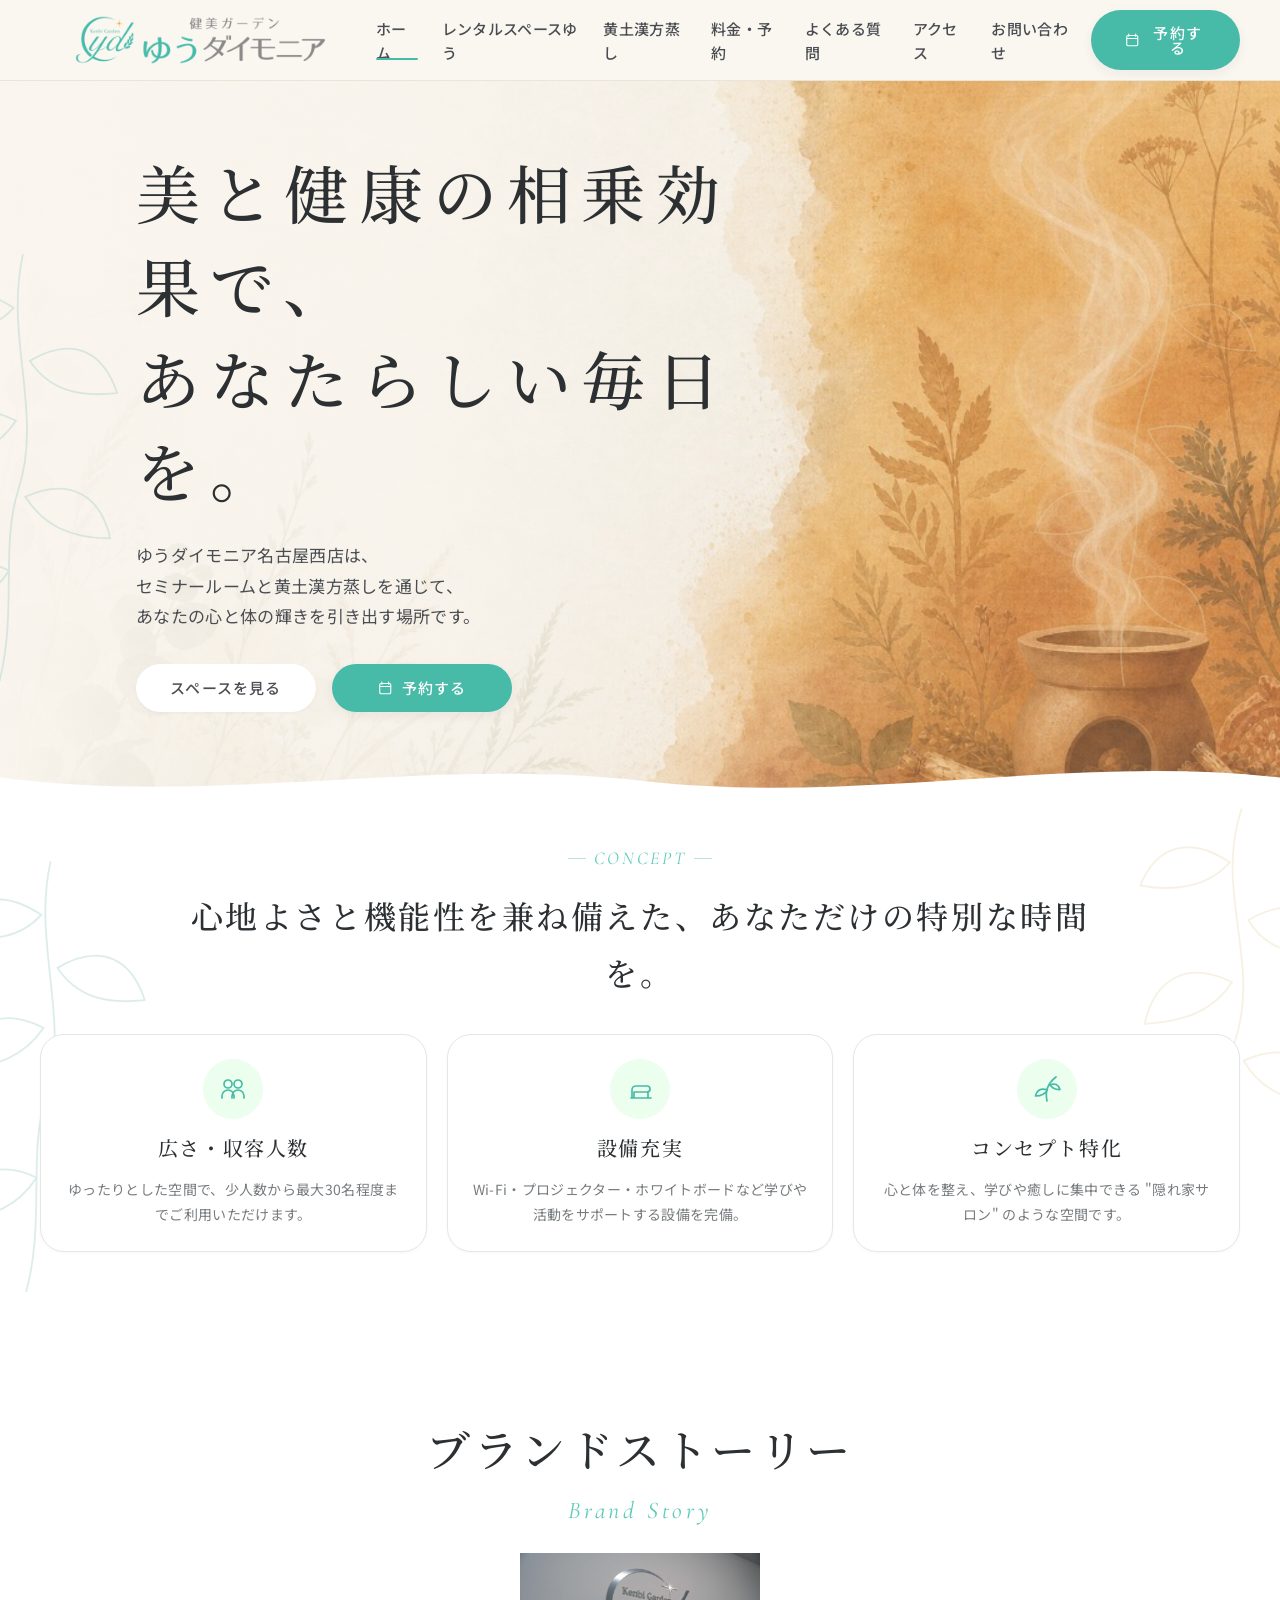
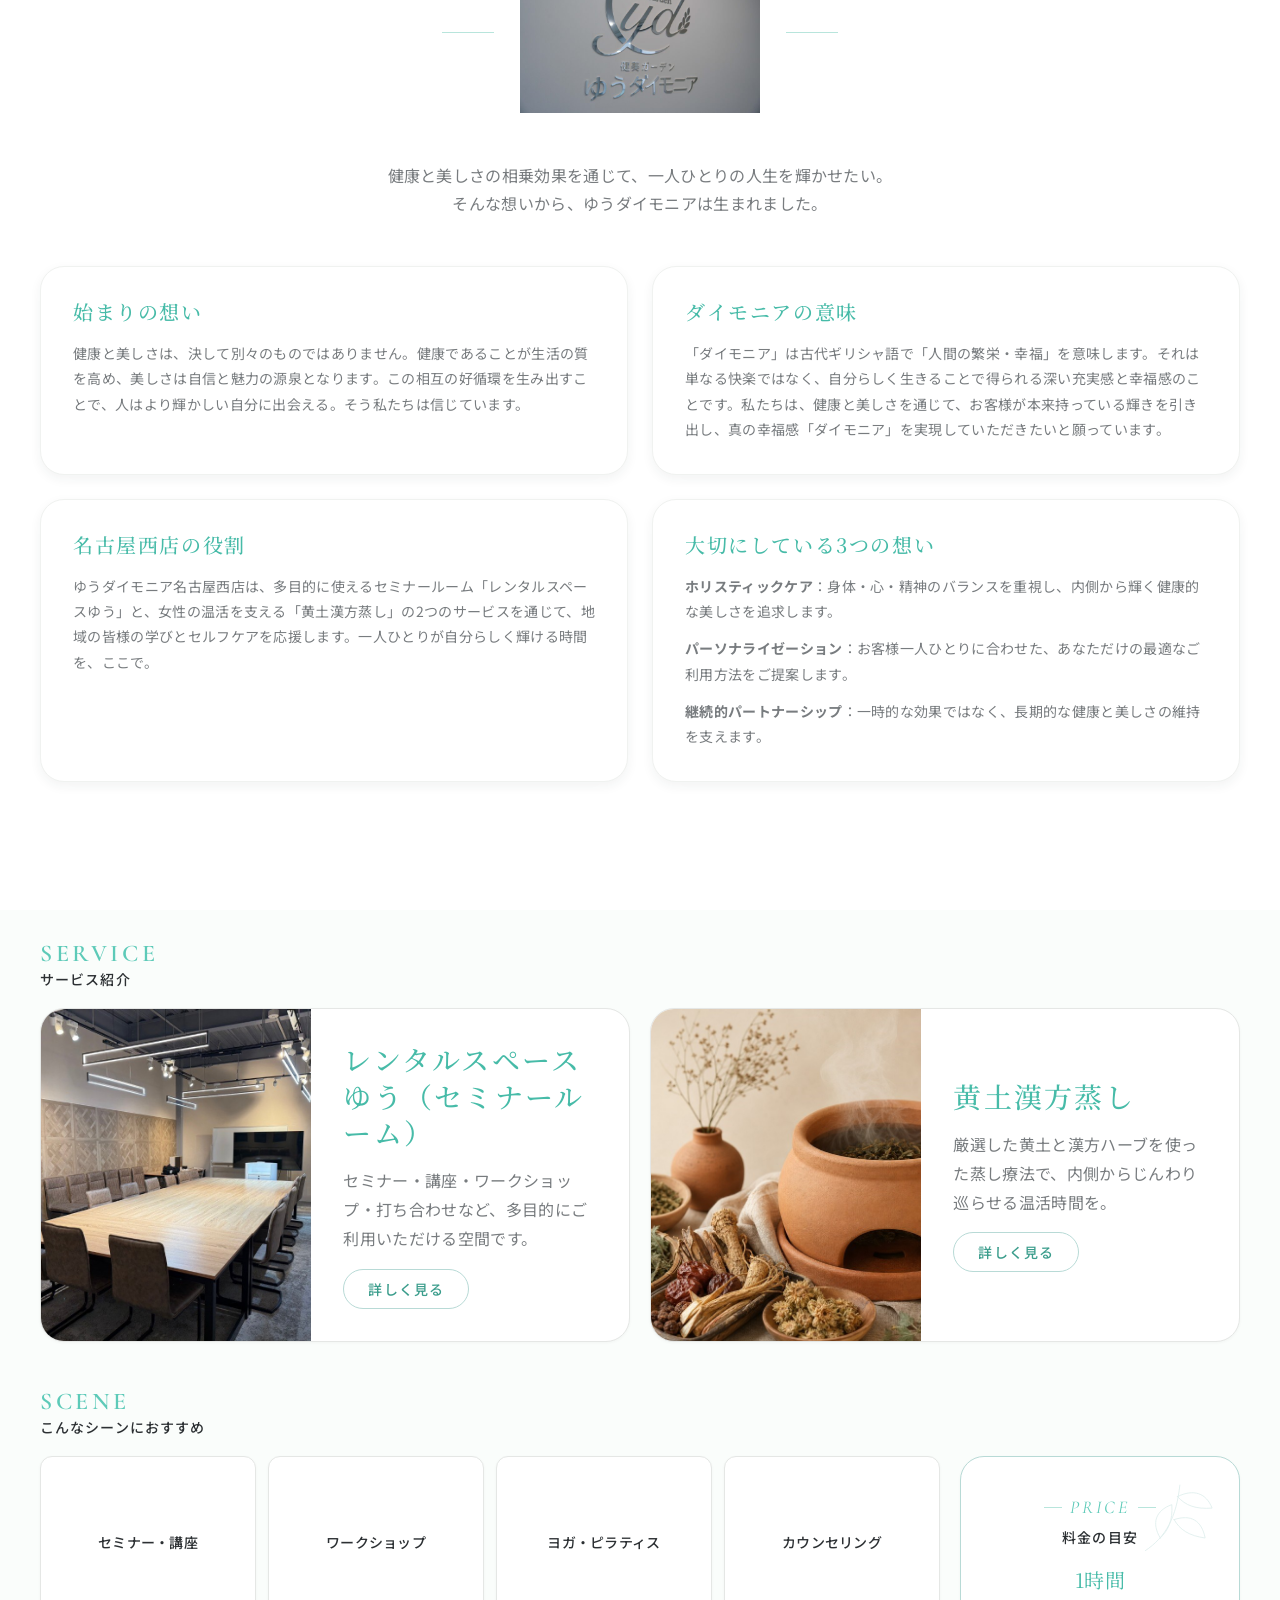
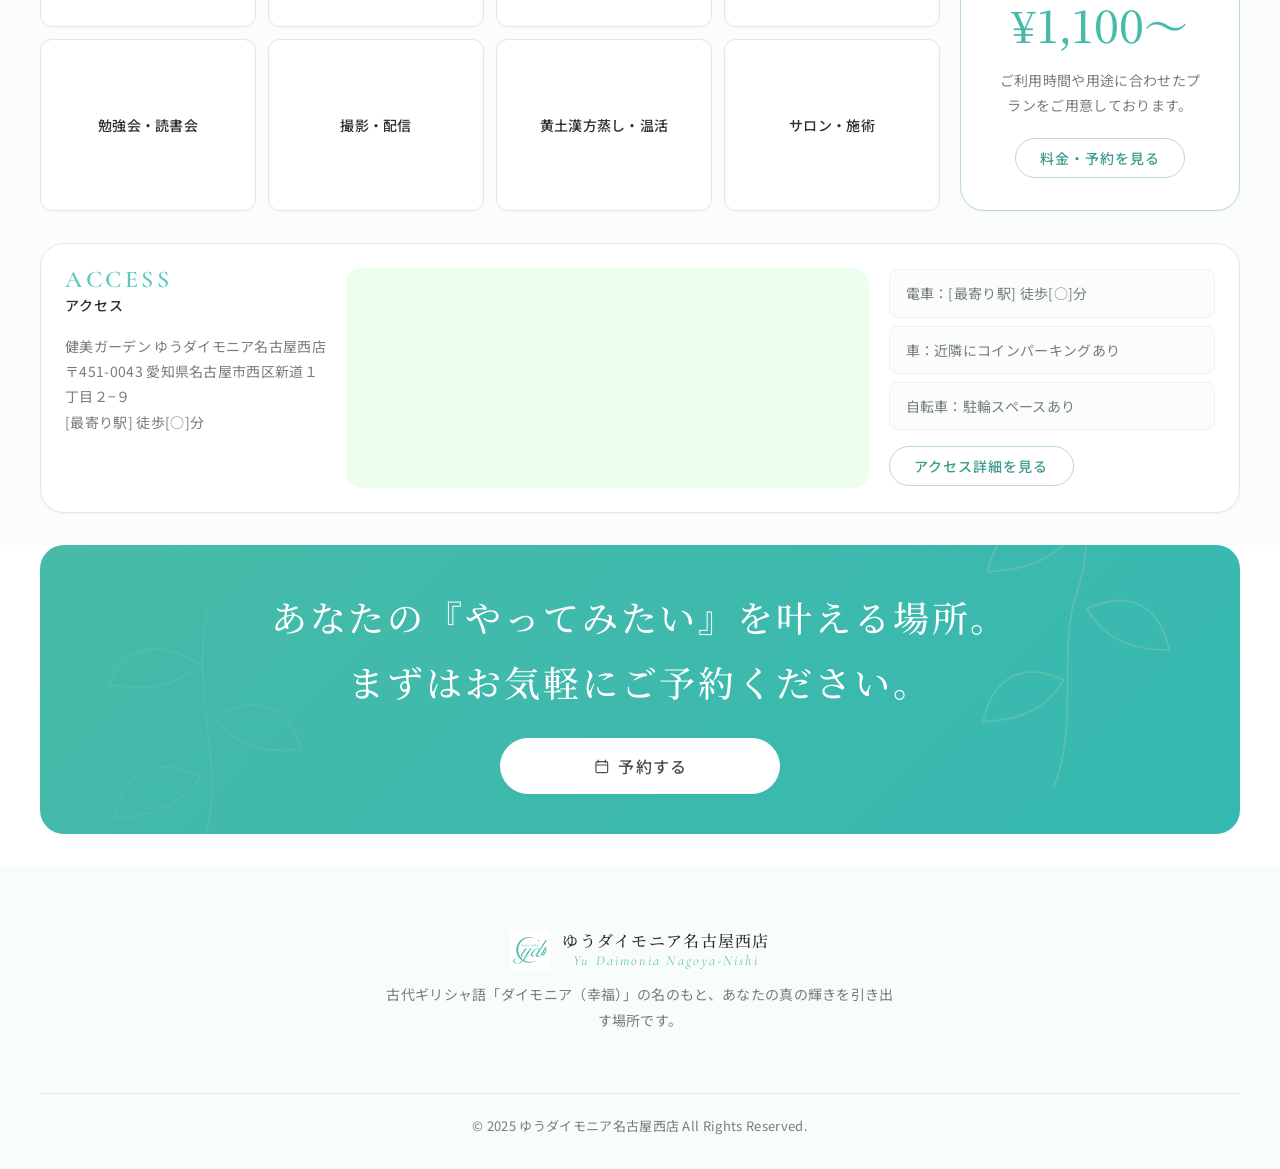
==== index.html @ e19730a9 "Add files via upload" ====
﻿<!DOCTYPE html>
<html lang="ja">
<head>
  <meta charset="UTF-8">
  <meta name="viewport" content="width=device-width, initial-scale=1.0">
  <meta http-equiv="X-UA-Compatible" content="IE=edge">
  <!-- TODO: 本番ドメイン確定後に example.com を差し替え -->
  <title>ゆうダイモニア名古屋西店｜セミナールームと黄土漢方蒸しで心と体を整える</title>
  <meta name="description" content="名古屋市西区のレンタルスペースと温活サロン。レンタルスペースゆうのセミナールームと、黄土漢方蒸しを通じて、健康と美しさの相乗効果を提供。ホリスティックケアであなたらしい毎日をサポートします。">
  <link rel="canonical" href="https://example.com/">
  <meta name="robots" content="index,follow,max-image-preview:large">
  <meta name="format-detection" content="telephone=no">
  <meta property="og:type" content="website">
  <meta property="og:site_name" content="ゆうダイモニア名古屋西店">
  <meta property="og:locale" content="ja_JP">
  <meta property="og:title" content="ゆうダイモニア名古屋西店｜セミナールームと黄土漢方蒸しで心と体を整える">
  <meta property="og:description" content="名古屋市西区のレンタルスペースと温活サロン。レンタルスペースゆうのセミナールームと、黄土漢方蒸しを通じて、健康と美しさの相乗効果を提供。ホリスティックケアであなたらしい毎日をサポートします。">
  <meta property="og:url" content="https://example.com/">
  <meta property="og:image" content="https://example.com/assets/images/ogp.jpg">
  <meta property="og:image:width" content="1200">
  <meta property="og:image:height" content="630">
  <meta name="twitter:card" content="summary_large_image">
  <meta name="twitter:title" content="ゆうダイモニア名古屋西店｜セミナールームと黄土漢方蒸しで心と体を整える">
  <meta name="twitter:description" content="名古屋市西区のレンタルスペースと温活サロン。レンタルスペースゆうのセミナールームと、黄土漢方蒸しを通じて、健康と美しさの相乗効果を提供。ホリスティックケアであなたらしい毎日をサポートします。">
  <meta name="twitter:image" content="https://example.com/assets/images/ogp.jpg">
  <link rel="icon" href="favicon.ico?v=2" sizes="any">
  <link rel="icon" href="apple-touch-icon.png?v=2" type="image/png" sizes="300x300">
  <link rel="apple-touch-icon" href="apple-touch-icon.png">
  <link rel="preconnect" href="https://fonts.googleapis.com">
  <link rel="preconnect" href="https://fonts.gstatic.com" crossorigin>
  <link rel="stylesheet" href="assets/css/style.css">
  <script type="application/ld+json">
{
    "@context":  "https://schema.org",
    "@type":  "Organization",
    "@id":  "https://example.com/#organization",
    "name":  "ゆうダイモニア名古屋西店",
    "alternateName":  "Yu Daimonia Nagoya-Nishi",
    "url":  "https://example.com/",
    "logo":  {
                 "@type":  "ImageObject",
                 "url":  "https://example.com/assets/images/logo.png",
                 "width":  600,
                 "height":  200
             },
    "description":  "ゆうダイモニア名古屋西店は、レンタルスペースゆう（セミナールーム）と黄土漢方蒸しを提供する、健康と美しさの相乗効果を支えるサロンです。",
    "parentOrganization":  {
                               "@type":  "Organization",
                               "name":  "ゆうダイモニア",
                               "url":  "https://yu-daimonia.com/"
                           },
    "sameAs":  [
                   "https://yu-daimonia.com/"
               ]
}
  </script>
  <!-- TODO: 電話番号・緯度経度は本番情報確定後に差し替え -->
  <script type="application/ld+json">
{
    "@context":  "https://schema.org",
    "@type":  "HealthAndBeautyBusiness",
    "@id":  "https://example.com/#localbusiness",
    "name":  "健美ガーデン ゆうダイモニア名古屋西店",
    "image":  "https://example.com/assets/images/ogp.jpg",
    "url":  "https://example.com/",
    "telephone":  "+81-XX-XXXX-XXXX",
    "priceRange":  "￥1,100〜",
    "address":  {
                    "@type":  "PostalAddress",
                    "streetAddress":  "新道１丁目２−９",
                    "addressLocality":  "名古屋市西区",
                    "addressRegion":  "愛知県",
                    "postalCode":  "451-0043",
                    "addressCountry":  "JP"
                },
    "geo":  {
                "@type":  "GeoCoordinates",
                "latitude":  "35.XXXX",
                "longitude":  "136.XXXX"
            },
    "openingHoursSpecification":  [
                                      {
                                          "@type":  "OpeningHoursSpecification",
                                          "dayOfWeek":  [
                                                            "Monday",
                                                            "Tuesday",
                                                            "Wednesday",
                                                            "Thursday",
                                                            "Friday",
                                                            "Saturday",
                                                            "Sunday"
                                                        ],
                                          "opens":  "09:30",
                                          "closes":  "17:30"
                                      }
                                  ],
    "areaServed":  {
                       "@type":  "City",
                       "name":  "名古屋市"
                   },
    "hasOfferCatalog":  {
                            "@type":  "OfferCatalog",
                            "name":  "提供サービス",
                            "itemListElement":  [
                                                    {
                                                        "@type":  "Offer",
                                                        "itemOffered":  {
                                                                            "@type":  "Service",
                                                                            "name":  "レンタルスペースゆう（セミナールーム）",
                                                                            "description":  "セミナー・講座・ワークショップ・撮影など多目的にご利用いただけるセミナールームの時間貸し。"
                                                                        },
                                                        "priceSpecification":  {
                                                                                   "@type":  "PriceSpecification",
                                                                                   "price":  "1100",
                                                                                   "priceCurrency":  "JPY",
                                                                                   "unitText":  "HOUR"
                                                                               }
                                                    },
                                                    {
                                                        "@type":  "Offer",
                                                        "itemOffered":  {
                                                                            "@type":  "Service",
                                                                            "name":  "黄土漢方蒸し",
                                                                            "description":  "黄土の遠赤外線と漢方ハーブの蒸気で内側から温める温活サービス。"
                                                                        },
                                                        "priceSpecification":  {
                                                                                   "@type":  "PriceSpecification",
                                                                                   "price":  "3300",
                                                                                   "priceCurrency":  "JPY",
                                                                                   "unitText":  "SESSION"
                                                                               }
                                                    }
                                                ]
                        }
}
  </script>
</head>
<body>
  <a class="skip-link" href="#main-content">本文へスキップ</a>
  <header class="site-header">
    <div class="site-header__inner">
      <a href="index.html" class="site-logo site-logo--image" aria-label="ゆうダイモニア名古屋西店 ホーム">
        <img class="site-logo__image" src="assets/images/logo.png" alt="健美ガーデン ゆうダイモニア名古屋西店ロゴ">
      </a>

      <nav class="global-nav" aria-label="グローバルナビゲーション">
        <ul class="global-nav__list">
          <li><a href="index.html" aria-current="page">ホーム</a></li>
          <li><a href="space.html">レンタルスペースゆう</a></li>
          <li><a href="kanpou.html">黄土漢方蒸し</a></li>
          <li><a href="price.html">料金・予約</a></li>
          <li><a href="faq.html">よくある質問</a></li>
          <li><a href="access.html">アクセス</a></li>
          <li><a href="contact.html">お問い合わせ</a></li>
        </ul>
      </nav>

      <a href="contact.html" class="btn btn--primary btn--pill site-header__cta">
        <svg class="btn__icon" viewBox="0 0 24 24" aria-hidden="true">
          <path d="M7 3v3M17 3v3M4.5 9.5h15M6 5h12a2 2 0 0 1 2 2v11a2 2 0 0 1-2 2H6a2 2 0 0 1-2-2V7a2 2 0 0 1 2-2Z" fill="none" stroke="currentColor" stroke-width="1.6" stroke-linecap="round"/>
        </svg>
        <span>予約する</span>
      </a>

      <button class="hamburger" type="button" aria-label="メニューを開く" aria-expanded="false" aria-controls="mobile-nav">
        <span></span><span></span><span></span>
      </button>
    </div>
  </header>

  <div class="mobile-nav-backdrop" aria-hidden="true"></div>
  <nav class="mobile-nav" id="mobile-nav" aria-label="モバイルナビゲーション">
    <ul class="mobile-nav__list">
      <li><a href="index.html" aria-current="page">ホーム</a></li>
      <li><a href="space.html">レンタルスペースゆう</a></li>
      <li><a href="kanpou.html">黄土漢方蒸し</a></li>
      <li><a href="price.html">料金・予約</a></li>
      <li><a href="faq.html">よくある質問</a></li>
      <li><a href="access.html">アクセス</a></li>
      <li><a href="contact.html">お問い合わせ</a></li>
    </ul>
    <a href="contact.html" class="btn btn--primary mobile-nav__cta">予約する</a>
  </nav>

  <main id="main-content">
    <section class="home-hero">
      <div class="home-hero__bg" role="img" aria-label="明るいセミナールームのイメージ写真"></div>
      <img class="decoration-leaf home-hero__leaf home-hero__leaf--left" src="assets/svg/leaf-deco-01.svg" alt="" aria-hidden="true">
      <img class="decoration-leaf home-hero__leaf home-hero__leaf--right" src="assets/svg/leaf-deco-02.svg" alt="" aria-hidden="true">
      <div class="home-hero__inner">
        <div class="home-hero__content">
          <h1 class="home-hero__title">美と健康の相乗効果で、<br>あなたらしい毎日を。</h1>
          <p class="home-hero__lead">ゆうダイモニア名古屋西店は、<br>セミナールームと黄土漢方蒸しを通じて、<br>あなたの心と体の輝きを引き出す場所です。</p>
          <div class="home-hero__actions">
            <a href="space.html" class="btn btn--white">
              <span>スペースを見る</span>
            </a>
            <a href="contact.html" class="btn btn--primary">
              <svg class="btn__icon" viewBox="0 0 24 24" aria-hidden="true">
                <path d="M7 3v3M17 3v3M4.5 9.5h15M6 5h12a2 2 0 0 1 2 2v11a2 2 0 0 1-2 2H6a2 2 0 0 1-2-2V7a2 2 0 0 1 2-2Z" fill="none" stroke="currentColor" stroke-width="1.6" stroke-linecap="round"/>
              </svg>
              <span>予約する</span>
            </a>
          </div>
        </div>
      </div>
      <div class="wave-divider" aria-hidden="true">
        <svg viewBox="0 0 1440 80" preserveAspectRatio="none">
          <path d="M0,38 C240,76 480,10 720,42 C960,76 1200,6 1440,38 L1440,80 L0,80 Z" fill="var(--color-bg-base)"/>
        </svg>
      </div>
    </section>

    <section class="home-concept section">
      <img class="decoration-leaf decoration-leaf--left" src="assets/svg/leaf-deco-01.svg" alt="" aria-hidden="true">
      <img class="decoration-leaf decoration-leaf--right" src="assets/svg/leaf-deco-02.svg" alt="" aria-hidden="true">
      <div class="container">
        <div class="home-concept__heading">
          <p class="home-eyebrow">CONCEPT</p>
          <h2>心地よさと機能性を兼ね備えた、あなただけの特別な時間を。</h2>
        </div>
        <div class="home-feature-grid">
          <article class="feature-card home-feature-card">
            <div class="feature-card__icon">
              <svg viewBox="0 0 32 32" aria-hidden="true">
                <path d="M11 15a4 4 0 1 0 0-8 4 4 0 0 0 0 8ZM21 15a4 4 0 1 0 0-8 4 4 0 0 0 0 8ZM5 25v-2a6 6 0 0 1 12 0v2M15 25v-2a6 6 0 0 1 12 0v2" fill="none" stroke="currentColor" stroke-width="1.7" stroke-linecap="round"/>
              </svg>
            </div>
            <h3 class="feature-card__title">広さ・収容人数</h3>
            <p class="feature-card__text">ゆったりとした空間で、少人数から最大30名程度までご利用いただけます。</p>
          </article>
          <article class="feature-card home-feature-card">
            <div class="feature-card__icon">
              <svg viewBox="0 0 32 32" aria-hidden="true">
                <path d="M10 19h13a3 3 0 0 0 0-6H12a4 4 0 0 0-4 4v8M10 19v6M24 19v6M7 25h20" fill="none" stroke="currentColor" stroke-width="1.7" stroke-linecap="round" stroke-linejoin="round"/>
              </svg>
            </div>
            <h3 class="feature-card__title">設備充実</h3>
            <p class="feature-card__text">Wi-Fi・プロジェクター・ホワイトボードなど学びや活動をサポートする設備を完備。</p>
          </article>
          <article class="feature-card home-feature-card">
            <div class="feature-card__icon">
              <svg viewBox="0 0 32 32" aria-hidden="true">
                <path d="M16 28 C14 19 17 10 25 4M16.5 17 C10 14.5 6.2 17 4.5 23 C10 23.2 13.6 21.5 16.5 17ZM19 12 C23.8 9.8 27.3 11.4 29 16.5 C24.7 16.8 21.7 15.4 19 12Z" fill="none" stroke="currentColor" stroke-width="1.7" stroke-linecap="round" stroke-linejoin="round"/>
              </svg>
            </div>
            <h3 class="feature-card__title">コンセプト特化</h3>
            <p class="feature-card__text">心と体を整え、学びや癒しに集中できる "隠れ家サロン" のような空間です。</p>
          </article>
        </div>
      </div>
    </section>

    <section class="section section--brand-story" aria-labelledby="brand-story-heading">
      <div class="container">
        <div class="section-heading">
          <h2 class="section-heading__jp" id="brand-story-heading">ブランドストーリー</h2>
          <p class="section-heading__en">Brand Story</p>
          <div class="section-heading__divider" aria-hidden="true">
            <span class="divider-line"></span>
            <img class="brand-story-divider-image" src="assets/images/brand-story.jpg" alt="">
            <span class="divider-line"></span>
          </div>
        </div>
        <p class="section-lead">健康と美しさの相乗効果を通じて、一人ひとりの人生を輝かせたい。<br>そんな想いから、ゆうダイモニアは生まれました。</p>
        <div class="brand-story-grid">
          <article class="brand-story-block">
            <h3>始まりの想い</h3>
            <p>健康と美しさは、決して別々のものではありません。健康であることが生活の質を高め、美しさは自信と魅力の源泉となります。この相互の好循環を生み出すことで、人はより輝かしい自分に出会える。そう私たちは信じています。</p>
          </article>
          <article class="brand-story-block">
            <h3>ダイモニアの意味</h3>
            <p>「ダイモニア」は古代ギリシャ語で「人間の繁栄・幸福」を意味します。それは単なる快楽ではなく、自分らしく生きることで得られる深い充実感と幸福感のことです。私たちは、健康と美しさを通じて、お客様が本来持っている輝きを引き出し、真の幸福感「ダイモニア」を実現していただきたいと願っています。</p>
          </article>
          <article class="brand-story-block">
            <h3>名古屋西店の役割</h3>
            <p>ゆうダイモニア名古屋西店は、多目的に使えるセミナールーム「レンタルスペースゆう」と、女性の温活を支える「黄土漢方蒸し」の2つのサービスを通じて、地域の皆様の学びとセルフケアを応援します。一人ひとりが自分らしく輝ける時間を、ここで。</p>
          </article>
          <article class="brand-story-block">
            <h3>大切にしている3つの想い</h3>
            <ul>
              <li><strong>ホリスティックケア</strong>：身体・心・精神のバランスを重視し、内側から輝く健康的な美しさを追求します。</li>
              <li><strong>パーソナライゼーション</strong>：お客様一人ひとりに合わせた、あなただけの最適なご利用方法をご提案します。</li>
              <li><strong>継続的パートナーシップ</strong>：一時的な効果ではなく、長期的な健康と美しさの維持を支えます。</li>
            </ul>
          </article>
        </div>
      </div>
    </section>

    <section class="home-main-panels">
      <div class="container home-main-panels__grid">
        <section class="home-service" aria-labelledby="service-title">
          <div class="home-section-label">
            <p>SERVICE</p>
            <h2 id="service-title">サービス紹介</h2>
          </div>
          <div class="home-service__grid">
            <article class="card image-card home-service-card">
              <img class="image-card__image" src="assets/images/room01.jpg" alt="大型テーブルと椅子、モニターを備えたセミナールームの室内写真">
              <div class="image-card__body">
                <h3 class="card__title">レンタルスペースゆう（セミナールーム）</h3>
                <p class="card__text">セミナー・講座・ワークショップ・打ち合わせなど、多目的にご利用いただける空間です。</p>
                <a href="space.html" class="btn btn--ghost btn--sm">詳しく見る</a>
              </div>
            </article>
            <article class="card image-card home-service-card">
              <img class="image-card__image" src="assets/images/kanpou-steam-main.jpg" alt="黄土漢方蒸し器と漢方ハーブから湯気が立ちのぼる写真">
              <div class="image-card__body">
                <h3 class="card__title">黄土漢方蒸し</h3>
                <p class="card__text">厳選した黄土と漢方ハーブを使った蒸し療法で、内側からじんわり巡らせる温活時間を。</p>
                <a href="kanpou.html" class="btn btn--ghost btn--sm">詳しく見る</a>
              </div>
            </article>
          </div>
        </section>

        <section class="home-scene" aria-labelledby="scene-title">
          <div class="home-section-label">
            <p>SCENE</p>
            <h2 id="scene-title">こんなシーンにおすすめ</h2>
          </div>
          <div class="home-scene__content">
            <div class="home-scene__labels" aria-label="おすすめの利用シーン">
              <span>セミナー・講座</span>
              <span>ワークショップ</span>
              <span>ヨガ・ピラティス</span>
              <span>カウンセリング</span>
              <span>勉強会・読書会</span>
              <span>撮影・配信</span>
              <span>黄土漢方蒸し・温活</span>
              <span>サロン・施術</span>
            </div>
            <aside class="home-price-card" aria-labelledby="price-card-title">
              <img class="home-price-card__leaf" src="assets/svg/leaf-deco-corner-01.svg" alt="" aria-hidden="true">
              <p class="home-eyebrow">PRICE</p>
              <h3 id="price-card-title">料金の目安</h3>
              <p class="home-price-card__price">1時間 <strong>¥1,100〜</strong></p>
              <p class="home-price-card__text">ご利用時間や用途に合わせたプランをご用意しております。</p>
              <a href="price.html" class="btn btn--ghost btn--sm">料金・予約を見る</a>
            </aside>
          </div>
        </section>
      </div>
    </section>

    <section class="home-access">
      <div class="container home-access__grid">
        <div class="home-access__info">
          <div class="home-section-label">
            <p>ACCESS</p>
            <h2>アクセス</h2>
          </div>
          <address>
            健美ガーデン ゆうダイモニア名古屋西店<br>
            〒451-0043 愛知県名古屋市西区新道１丁目２−９<br>
            [最寄り駅] 徒歩[○]分
          </address>
        </div>
        <div class="home-access__map">
          <iframe
            class="home-access__map-iframe"
            src="https://www.google.com/maps?q=%E3%80%92451-0043%20%E6%84%9B%E7%9F%A5%E7%9C%8C%E5%90%8D%E5%8F%A4%E5%B1%8B%E5%B8%82%E8%A5%BF%E5%8C%BA%E6%96%B0%E9%81%93%EF%BC%91%E4%B8%81%E7%9B%AE%EF%BC%92%E2%88%92%EF%BC%99&output=embed"
            width="100%"
            height="220"
            style="display:block;width:100%;height:100%;min-height:220px;border:0;"
            title="健美ガーデン ゆうダイモニア名古屋西店のGoogleマップ"
            loading="lazy"
            referrerpolicy="no-referrer-when-downgrade"
            allowfullscreen>
          </iframe>
        </div>
        <div class="home-access__guide">
          <ul>
            <li>電車：[最寄り駅] 徒歩[○]分</li>
            <li>車：近隣にコインパーキングあり</li>
            <li>自転車：駐輪スペースあり</li>
          </ul>
          <a href="access.html" class="btn btn--ghost btn--sm">アクセス詳細を見る</a>
        </div>
      </div>
    </section>

    <section class="home-final-cta">
      <img class="decoration-leaf home-final-cta__leaf home-final-cta__leaf--left" src="assets/svg/leaf-deco-01.svg" alt="" aria-hidden="true">
      <img class="decoration-leaf home-final-cta__leaf home-final-cta__leaf--right" src="assets/svg/leaf-deco-02.svg" alt="" aria-hidden="true">
      <div class="container home-final-cta__inner">
        <h2>あなたの『やってみたい』を叶える場所。<br>まずはお気軽にご予約ください。</h2>
        <a href="contact.html" class="btn btn--white btn--lg">
          <svg class="btn__icon" viewBox="0 0 24 24" aria-hidden="true">
            <path d="M7 3v3M17 3v3M4.5 9.5h15M6 5h12a2 2 0 0 1 2 2v11a2 2 0 0 1-2 2H6a2 2 0 0 1-2-2V7a2 2 0 0 1 2-2Z" fill="none" stroke="currentColor" stroke-width="1.6" stroke-linecap="round"/>
          </svg>
          <span>予約する</span>
        </a>
      </div>
    </section>
  </main>

  <footer class="site-footer site-footer--compact">
    <div class="site-footer__inner">
      <div class="site-footer__brand">
        <a href="index.html" class="site-logo" aria-label="ゆうダイモニア名古屋西店 ホーム">
          <img class="site-logo__mark site-logo__mark--image" src="assets/images/footer-logo-icon.png" alt="" aria-hidden="true">
          <span class="site-logo__name-jp">ゆうダイモニア名古屋西店</span>
          <span class="site-logo__name-en">Yu Daimonia Nagoya-Nishi</span>
        </a>
        <p class="site-footer__tagline">古代ギリシャ語「ダイモニア（幸福）」の名のもと、あなたの真の輝きを引き出す場所です。</p>
      </div>
      <nav class="site-footer__nav" aria-label="フッターナビゲーション">
        <div>
          <h2 class="site-footer__group-title">ナビゲーション</h2>
          <ul class="site-footer__list">
            <li><a href="index.html">ホーム</a></li>
            <li><a href="space.html">スペースについて</a></li>
            <li><a href="price.html">ご利用料金</a></li>
            <li><a href="faq.html">よくあるご質問</a></li>
          </ul>
        </div>
      </nav>
      <div class="site-footer__bottom">
        <p>© 2025 ゆうダイモニア名古屋西店 All Rights Reserved.</p>
      </div>
    </div>
  </footer>

  <script src="assets/js/main.js" defer></script>
</body>
</html>
---- assets/css/style.css ----
@import url("https://fonts.googleapis.com/css2?family=Noto+Serif+JP:wght@400;500;600;700&family=Noto+Sans+JP:wght@300;400;500;700&family=Cormorant+Garamond:ital,wght@0,400;0,500;0,600;1,400&display=swap");

:root {
  /* Colors: primary */
  --color-primary: #47BBA8;
  --color-primary-dark: #3B9D8C;
  --color-primary-light: #8FD5C8;
  --color-primary-pale: #ECFEEE;

  /* Colors: accent */
  --color-accent-gold: #5DCAB8;
  --color-accent-gold-dark: #3B9D8C;
  --color-accent-gold-light: #B8E5DC;

  /* Colors: backgrounds */
  --color-bg-base: #FFFFFF;
  --color-bg-cream: #F8FCFA;
  --color-bg-white: #FFFFFF;
  --color-bg-soft: #FAFDFB;

  /* Colors: text */
  --color-text-main: #4A4D52;
  --color-text-heading: #2C3033;
  --color-text-muted: #787C7F;
  --color-text-light: #A8ACAF;
  --color-text-on-primary: #FFFFFF;

  /* Colors: borders */
  --color-border: #E5E7E5;
  --color-border-light: #F0F2F0;
  --color-border-primary: #B8DAD6;

  /* Colors: states */
  --color-required: #C97A7A;
  --color-warning: #E8A04A;
  --color-success: #7AAB7A;

  /* Fonts */
  --font-serif-jp: "Noto Serif JP", "Yu Mincho", "游明朝", serif;
  --font-sans-jp: "Noto Sans JP", "Yu Gothic", "游ゴシック", "Hiragino Sans", sans-serif;
  --font-serif-en: "Cormorant Garamond", "Times New Roman", serif;

  /* Font sizes */
  --font-size-xs: 0.8125rem;
  --font-size-sm: 0.875rem;
  --font-size-base: 1rem;
  --font-size-md: 1.125rem;
  --font-size-lg: 1.25rem;
  --font-size-xl: 1.5rem;
  --font-size-2xl: 1.75rem;
  --font-size-3xl: 2rem;
  --font-size-4xl: 2.5rem;
  --font-size-5xl: 3.25rem;

  /* Line heights */
  --leading-tight: 1.3;
  --leading-normal: 1.6;
  --leading-relaxed: 1.8;

  /* Letter spacing */
  --tracking-normal: 0.02em;
  --tracking-wide: 0.08em;
  --tracking-wider: 0.15em;

  /* Spacing */
  --space-1: 4px;
  --space-2: 8px;
  --space-3: 12px;
  --space-4: 16px;
  --space-5: 20px;
  --space-6: 24px;
  --space-8: 32px;
  --space-10: 40px;
  --space-12: 48px;
  --space-16: 64px;
  --space-20: 80px;
  --space-24: 96px;
  --space-32: 128px;

  /* Containers */
  --container-max: 1280px;
  --container-narrow: 960px;
  --container-wide: 1440px;
  --container-padding-pc: 40px;
  --container-padding-sp: 20px;

  /* Radius */
  --radius-sm: 4px;
  --radius-md: 8px;
  --radius-lg: 12px;
  --radius-xl: 16px;
  --radius-2xl: 24px;
  --radius-3xl: 32px;
  --radius-pill: 9999px;

  /* Shadows */
  --shadow-sm: 0 1px 3px rgba(40, 50, 50, 0.04);
  --shadow-md: 0 4px 12px rgba(40, 50, 50, 0.06);
  --shadow-lg: 0 8px 24px rgba(40, 50, 50, 0.08);
  --shadow-xl: 0 16px 40px rgba(40, 50, 50, 0.10);

  /* Transitions */
  --transition-fast: 150ms ease-out;
  --transition-base: 250ms ease-out;
  --transition-slow: 400ms ease-out;
}

*,
*::before,
*::after {
  box-sizing: border-box;
}

html {
  font-size: 16px;
  scroll-behavior: smooth;
}

body {
  min-width: 320px;
  margin: 0;
  color: var(--color-text-main);
  font-family: var(--font-sans-jp);
  font-size: var(--font-size-base);
  line-height: var(--leading-normal);
  letter-spacing: var(--tracking-normal);
  background-color: var(--color-bg-base);
  -webkit-font-smoothing: antialiased;
  text-rendering: optimizeLegibility;
}

body.is-menu-open {
  overflow: hidden;
}

.skip-link {
  position: fixed;
  top: var(--space-4);
  left: var(--space-4);
  z-index: 1000;
  transform: translateY(calc(-100% - var(--space-8)));
  padding: var(--space-3) var(--space-5);
  color: var(--color-text-on-primary);
  font-weight: 700;
  text-decoration: none;
  background: var(--color-primary-dark);
  border-radius: var(--radius-pill);
  box-shadow: var(--shadow-md);
  transition: transform var(--transition-fast);
}

.skip-link:focus {
  transform: translateY(0);
}

h1,
h2,
h3,
h4,
h5,
h6,
p,
figure,
blockquote,
dl,
dd {
  margin: 0;
}

h1,
h2,
h3,
h4,
h5,
h6 {
  color: var(--color-text-heading);
  font-family: var(--font-serif-jp);
  font-weight: 500;
  line-height: var(--leading-tight);
  letter-spacing: var(--tracking-wide);
}

h1 {
  font-size: clamp(var(--font-size-3xl), 5vw, var(--font-size-5xl));
}

h2 {
  font-size: clamp(var(--font-size-2xl), 4vw, var(--font-size-4xl));
}

h3 {
  font-size: clamp(var(--font-size-xl), 3vw, var(--font-size-3xl));
}

p {
  line-height: var(--leading-relaxed);
}

ul,
ol {
  margin: 0;
  padding: 0;
}

li {
  list-style: none;
}

a {
  color: inherit;
  text-decoration: none;
  transition: color var(--transition-fast), opacity var(--transition-fast);
}

a:hover {
  color: var(--color-primary-dark);
}

img,
picture,
svg,
video,
canvas {
  display: block;
  max-width: 100%;
}

img {
  height: auto;
}

button,
input,
textarea,
select {
  font: inherit;
}

button {
  padding: 0;
  color: inherit;
  background: none;
  border: 0;
  cursor: pointer;
}

input,
textarea,
select {
  color: var(--color-text-main);
}

textarea {
  resize: vertical;
}

table {
  border-collapse: collapse;
  border-spacing: 0;
}

:focus-visible {
  outline: 2px solid var(--color-primary);
  outline-offset: 4px;
}

::selection {
  color: var(--color-text-on-primary);
  background-color: var(--color-primary);
}

.container {
  width: min(100% - (var(--container-padding-sp) * 2), var(--container-max));
  margin-inline: auto;
}

.container--narrow {
  max-width: var(--container-narrow);
}

.container--wide {
  max-width: var(--container-wide);
}

.section {
  padding-block: var(--space-16);
}

.u-serif {
  font-family: var(--font-serif-jp);
}

.u-serif-en {
  font-family: var(--font-serif-en);
}

.u-text-muted {
  color: var(--color-text-muted);
}

.u-visually-hidden {
  position: absolute;
  width: 1px;
  height: 1px;
  padding: 0;
  overflow: hidden;
  white-space: nowrap;
  border: 0;
  clip: rect(0, 0, 0, 0);
  clip-path: inset(50%);
}

@media (min-width: 768px) {
  .container {
    width: min(100% - (var(--container-padding-pc) * 2), var(--container-max));
  }

  .section {
    padding-block: var(--space-24);
  }
}

@media (min-width: 1280px) {
  .section {
    padding-block: var(--space-32);
  }
}

/* Components: header */
.site-header {
  position: sticky;
  top: 0;
  z-index: 100;
  border-bottom: 1px solid rgba(229, 223, 211, 0.72);
  background-color: rgba(250, 246, 239, 0.9);
  backdrop-filter: blur(8px);
}

.site-header__inner {
  display: flex;
  align-items: center;
  justify-content: space-between;
  width: min(100% - (var(--container-padding-sp) * 2), var(--container-max));
  min-height: 64px;
  margin-inline: auto;
  gap: var(--space-4);
}

.site-logo {
  display: inline-grid;
  grid-template-columns: 40px auto;
  grid-template-areas:
    "mark jp"
    "mark en";
  align-items: center;
  column-gap: var(--space-3);
  color: var(--color-text-heading);
}

.site-logo:hover {
  color: var(--color-text-heading);
  opacity: 0.82;
}

.site-header .site-logo--image {
  display: inline-flex;
  align-items: center;
  max-width: min(48vw, 320px);
}

.site-logo__image {
  display: block;
  width: 100%;
  height: auto;
}

.site-logo__mark {
  grid-area: mark;
  width: 40px;
  height: 40px;
  color: var(--color-primary);
}

.site-logo__mark--image {
  object-fit: contain;
}

.site-logo__name-jp {
  grid-area: jp;
  font-family: var(--font-serif-jp);
  font-size: var(--font-size-base);
  font-weight: 500;
  line-height: var(--leading-tight);
  letter-spacing: var(--tracking-wide);
}

.site-logo__name-en {
  grid-area: en;
  color: var(--color-accent-gold);
  font-family: var(--font-serif-en);
  font-size: var(--font-size-sm);
  font-style: italic;
  line-height: var(--leading-tight);
  letter-spacing: var(--tracking-wider);
}

.global-nav {
  display: none;
}

.global-nav__list {
  display: flex;
  align-items: center;
  gap: var(--space-6);
}

.global-nav__link,
.global-nav a {
  position: relative;
  display: inline-flex;
  align-items: center;
  min-height: 44px;
  color: var(--color-text-main);
  font-size: 0.9375rem;
  font-weight: 500;
  letter-spacing: var(--tracking-normal);
}

.global-nav__link::after,
.global-nav a::after {
  position: absolute;
  right: 0;
  bottom: 5px;
  left: 0;
  height: 2px;
  background-color: var(--color-primary);
  border-radius: var(--radius-pill);
  content: "";
  opacity: 0;
  transform: scaleX(0.4);
  transition: opacity var(--transition-fast), transform var(--transition-fast);
}

.global-nav__link:hover::after,
.global-nav a:hover::after,
.global-nav__link[aria-current="page"]::after,
.global-nav a[aria-current="page"]::after {
  opacity: 1;
  transform: scaleX(1);
}

.site-header__cta {
  display: none;
}

.hamburger {
  position: relative;
  z-index: 120;
  display: inline-flex;
  flex-direction: column;
  justify-content: center;
  width: 44px;
  height: 44px;
  gap: 6px;
  border-radius: var(--radius-pill);
}

.hamburger span {
  display: block;
  width: 24px;
  height: 2px;
  margin-inline: auto;
  background-color: var(--color-text-heading);
  border-radius: var(--radius-pill);
  transition: transform var(--transition-base), opacity var(--transition-fast);
}

.hamburger[aria-expanded="true"] span:nth-child(1) {
  transform: translateY(8px) rotate(38deg);
}

.hamburger[aria-expanded="true"] span:nth-child(2) {
  opacity: 0;
}

.hamburger[aria-expanded="true"] span:nth-child(3) {
  transform: translateY(-8px) rotate(-38deg);
}

.mobile-nav {
  position: fixed;
  inset: 0 0 0 auto;
  z-index: 110;
  width: min(86vw, 360px);
  padding: 88px var(--space-6) var(--space-8);
  background-color: var(--color-bg-soft);
  box-shadow: var(--shadow-xl);
  transform: translateX(100%);
  transition: transform var(--transition-base);
}

.mobile-nav.is-open {
  transform: translateX(0);
}

.mobile-nav__list {
  display: grid;
  gap: var(--space-4);
}

.mobile-nav__list a {
  display: flex;
  align-items: center;
  min-height: 44px;
  border-bottom: 1px solid var(--color-border-light);
  color: var(--color-text-heading);
  font-weight: 500;
}

.mobile-nav__cta {
  margin-top: var(--space-8);
}

.mobile-nav-backdrop {
  position: fixed;
  inset: 0;
  z-index: 105;
  background-color: rgba(44, 44, 44, 0.25);
  opacity: 0;
  pointer-events: none;
  transition: opacity var(--transition-base);
}

.mobile-nav-backdrop.is-open {
  opacity: 1;
  pointer-events: auto;
}

/* Components: buttons */
.btn {
  display: inline-flex;
  align-items: center;
  justify-content: center;
  gap: var(--space-2);
  min-height: 48px;
  padding: 14px var(--space-8);
  border: 1px solid transparent;
  border-radius: var(--radius-pill);
  font-family: var(--font-sans-jp);
  font-size: 0.9375rem;
  font-weight: 500;
  line-height: 1;
  letter-spacing: var(--tracking-wide);
  text-align: center;
  transition: background-color var(--transition-fast), border-color var(--transition-fast), color var(--transition-fast), box-shadow var(--transition-fast), transform var(--transition-fast);
}

.btn:hover {
  transform: translateY(-1px);
}

.btn__icon,
.btn__arrow {
  width: 1.1em;
  height: 1.1em;
  flex: 0 0 auto;
}

.btn--primary {
  color: var(--color-text-on-primary);
  background-color: var(--color-primary);
  box-shadow: var(--shadow-md);
}

.btn--primary:hover {
  color: var(--color-text-on-primary);
  background-color: var(--color-primary-dark);
}

.btn--gold {
  color: var(--color-text-on-primary);
  background-color: var(--color-accent-gold);
  box-shadow: var(--shadow-md);
}

.btn--gold:hover {
  color: var(--color-text-on-primary);
  background-color: var(--color-accent-gold-dark);
}

.btn--outline {
  color: var(--color-text-main);
  background-color: transparent;
  border-color: var(--color-border);
}

.btn--outline:hover {
  color: var(--color-primary-dark);
  background-color: var(--color-bg-soft);
  border-color: var(--color-primary-light);
}

.btn--ghost {
  color: var(--color-primary-dark);
  background-color: transparent;
  border-color: var(--color-border-primary);
}

.btn--ghost:hover {
  color: var(--color-text-on-primary);
  background-color: var(--color-primary);
  border-color: var(--color-primary);
}

.btn--white {
  color: var(--color-text-main);
  background-color: var(--color-bg-white);
  border-color: var(--color-bg-white);
  box-shadow: var(--shadow-sm);
}

.btn--white:hover {
  color: var(--color-primary-dark);
  background-color: var(--color-bg-soft);
}

.btn--sm {
  min-height: 40px;
  padding: 10px var(--space-6);
  font-size: var(--font-size-sm);
}

.btn--lg {
  min-height: 56px;
  padding: 18px var(--space-10);
  font-size: var(--font-size-base);
}

.btn--pill {
  border-radius: var(--radius-pill);
}

.btn--block {
  width: 100%;
}

/* Components: section headings */
.section-heading {
  margin-bottom: var(--space-12);
  text-align: center;
}

.section-heading__jp {
  font-size: clamp(1.75rem, 4vw, 2.75rem);
  font-weight: 500;
}

.section-heading__en {
  margin-top: var(--space-3);
  color: var(--color-accent-gold);
  font-family: var(--font-serif-en);
  font-size: clamp(1.125rem, 2vw, 1.5rem);
  font-style: italic;
  letter-spacing: var(--tracking-wider);
}

.section-heading__divider {
  display: inline-flex;
  align-items: center;
  justify-content: center;
  width: min(160px, 52vw);
  margin-top: var(--space-4);
  gap: var(--space-3);
  color: var(--color-accent-gold);
}

.divider-line {
  width: 52px;
  height: 1px;
  background-color: var(--color-accent-gold-light);
}

.divider-leaf {
  width: 22px;
  height: 22px;
  color: var(--color-primary-light);
}

.section-heading--left {
  text-align: left;
}

.section-heading--left .section-heading__en {
  order: -1;
  margin-top: 0;
  margin-bottom: var(--space-2);
}

.section-heading--left .section-heading__divider {
  justify-content: flex-start;
}

/* Components: cards */
.card,
.feature-card {
  position: relative;
  z-index: 1;
  padding: var(--space-8);
  background-color: var(--color-bg-white);
  border-radius: var(--radius-2xl);
  box-shadow: var(--shadow-lg);
  transition: box-shadow var(--transition-base), transform var(--transition-base);
}

.card:hover,
.feature-card:hover {
  box-shadow: var(--shadow-xl);
  transform: translateY(-2px);
}

.feature-card {
  text-align: center;
}

.feature-card__icon {
  display: grid;
  place-items: center;
  width: 72px;
  height: 72px;
  margin: 0 auto var(--space-5);
  color: var(--color-primary);
  background-color: var(--color-primary-pale);
  border-radius: 50%;
}

.feature-card__icon svg {
  width: 32px;
  height: 32px;
}

.feature-card__title,
.card__title {
  font-size: var(--font-size-lg);
  font-weight: 500;
}

.feature-card__text,
.card__text {
  margin-top: var(--space-4);
  color: var(--color-text-muted);
  font-size: 0.9375rem;
}

.image-card {
  overflow: hidden;
  padding: 0;
}

.image-card__image {
  aspect-ratio: 4 / 3;
  width: 100%;
  object-fit: cover;
}

.image-card__body {
  padding: var(--space-6);
}

/* Components: footer */
.site-footer {
  position: relative;
  overflow: hidden;
  padding-block: var(--space-10) var(--space-6);
  color: var(--color-text-muted);
  background-color: var(--color-bg-cream);
}

.site-footer__inner {
  position: relative;
  z-index: 1;
  width: min(100% - (var(--container-padding-sp) * 2), var(--container-max));
  margin-inline: auto;
}

.site-footer__brand {
  display: grid;
  gap: var(--space-3);
  margin-bottom: var(--space-8);
}

.site-footer__tagline {
  font-size: var(--font-size-sm);
  line-height: var(--leading-relaxed);
}

.site-footer__nav {
  display: grid;
  gap: var(--space-8);
}

.site-footer__group-title {
  margin-bottom: var(--space-3);
  color: var(--color-text-heading);
  font-family: var(--font-sans-jp);
  font-size: var(--font-size-sm);
  font-weight: 700;
  letter-spacing: var(--tracking-wide);
}

.site-footer__list {
  display: grid;
  gap: var(--space-2);
}

.site-footer__list a {
  color: var(--color-text-muted);
  font-size: var(--font-size-sm);
}

.site-footer__list a:hover {
  color: var(--color-primary);
}

.site-footer__sns {
  display: flex;
  flex-wrap: wrap;
  gap: var(--space-3);
}

.site-footer__sns a {
  display: grid;
  place-items: center;
  width: 40px;
  height: 40px;
  color: var(--color-primary);
  background-color: var(--color-bg-white);
  border-radius: 50%;
  box-shadow: var(--shadow-sm);
}

.site-footer__bottom {
  margin-top: var(--space-10);
  padding-top: var(--space-5);
  border-top: 1px solid var(--color-border);
  font-size: var(--font-size-xs);
  text-align: center;
}

.site-footer--compact {
  padding-block: var(--space-8);
}

.site-footer--compact .site-footer__brand {
  align-items: center;
  margin-bottom: var(--space-5);
  text-align: center;
}

.site-footer--compact .site-logo {
  margin-inline: auto;
}

.site-footer--compact .site-footer__tagline {
  max-width: 520px;
  margin-inline: auto;
}

.site-footer--compact .site-footer__nav {
  display: none;
}

/* Components: decoration */
.decoration-leaf {
  position: absolute;
  z-index: 0;
  width: clamp(120px, 18vw, 240px);
  color: var(--color-primary-light);
  opacity: 0.45;
  pointer-events: none;
}

.decoration-leaf--left {
  top: var(--space-10);
  left: 0;
  transform: translateX(-30%);
}

.decoration-leaf--right {
  right: 0;
  bottom: var(--space-10);
  transform: translateX(30%) scaleX(-1);
}

.wave-divider {
  position: absolute;
  bottom: -1px;
  left: 0;
  width: 100%;
  height: 60px;
  line-height: 0;
  pointer-events: none;
}

.wave-divider svg {
  width: 100%;
  height: 100%;
}

/* Components: forms */
.form-row {
  display: grid;
  gap: var(--space-2);
}

.form-label {
  display: inline-flex;
  align-items: center;
  gap: var(--space-2);
  color: var(--color-text-heading);
  font-size: 0.9375rem;
  font-weight: 500;
}

.form-required {
  display: inline-flex;
  align-items: center;
  min-height: 22px;
  padding: 2px var(--space-2);
  color: var(--color-required);
  background-color: #F8EEEE;
  border-radius: var(--radius-sm);
  font-size: var(--font-size-xs);
  line-height: 1;
}

.form-input,
.form-select,
.form-textarea {
  width: 100%;
  padding: 12px var(--space-4);
  background-color: var(--color-bg-white);
  border: 1px solid var(--color-border);
  border-radius: var(--radius-md);
  transition: border-color var(--transition-fast), box-shadow var(--transition-fast);
}

.form-input:focus,
.form-select:focus,
.form-textarea:focus {
  border-color: var(--color-primary);
  outline: 0;
  box-shadow: 0 0 0 3px rgba(91, 175, 168, 0.15);
}

.form-input::placeholder,
.form-textarea::placeholder {
  color: var(--color-text-light);
}

/* Components: FAQ */
.faq-item {
  border-bottom: 1px solid var(--color-border-light);
}

.faq-item__question {
  display: grid;
  grid-template-columns: auto 1fr auto;
  align-items: center;
  gap: var(--space-3);
  padding: var(--space-4) var(--space-5);
  cursor: pointer;
  transition: background-color var(--transition-fast);
}

.faq-item__question::-webkit-details-marker {
  display: none;
}

.faq-item__question:hover {
  background-color: var(--color-bg-soft);
}

.faq-item__q-mark {
  color: var(--color-primary);
  font-family: var(--font-serif-en);
  font-size: var(--font-size-lg);
  font-weight: 600;
}

.faq-item__q-text {
  color: var(--color-text-heading);
  font-weight: 500;
}

.faq-item__icon {
  display: grid;
  place-items: center;
  width: 28px;
  height: 28px;
  color: var(--color-primary);
  border: 1px solid var(--color-border-primary);
  border-radius: 50%;
}

.faq-item[open] .faq-item__icon {
  transform: rotate(45deg);
}

.faq-item__answer {
  padding: 0 var(--space-5) var(--space-5) calc(var(--space-5) + 2.5rem);
  color: var(--color-text-muted);
}

.terms-content {
  display: grid;
  gap: var(--space-6);
  max-height: 640px;
  overflow-y: auto;
  padding-right: var(--space-3);
  font-size: var(--font-size-sm);
}

.terms-content h3 {
  color: var(--color-text-heading);
  font-family: var(--font-sans-jp);
  font-size: var(--font-size-lg);
  font-weight: 700;
}

.terms-content h4 {
  margin-bottom: var(--space-2);
  color: var(--color-primary-dark);
  font-family: var(--font-sans-jp);
  font-size: var(--font-size-base);
  font-weight: 700;
  line-height: var(--leading-normal);
}

.terms-content p,
.terms-content li {
  line-height: var(--leading-relaxed);
}

.terms-content ol,
.terms-content ul {
  display: grid;
  gap: var(--space-2);
  padding-left: 1.5em;
}

.terms-content li {
  list-style: revert;
}

/* Components: stepper */
.step-list {
  display: grid;
  gap: var(--space-6);
}

.step-item {
  position: relative;
  display: grid;
  justify-items: center;
  gap: var(--space-3);
  padding: var(--space-6);
  text-align: center;
}

.step-item__icon {
  display: grid;
  place-items: center;
  width: 80px;
  height: 80px;
  color: var(--color-primary);
  background-color: var(--color-primary-pale);
  border-radius: 50%;
}

.step-item__number {
  color: var(--color-primary);
  font-family: var(--font-serif-en);
  font-size: var(--font-size-md);
  letter-spacing: var(--tracking-wider);
}

.step-item__title {
  color: var(--color-text-heading);
  font-weight: 500;
}

.step-item__text {
  color: var(--color-text-muted);
  font-size: var(--font-size-sm);
}

/* Components: breadcrumb */
.breadcrumb {
  color: var(--color-text-muted);
  font-size: var(--font-size-sm);
}

.breadcrumb ol {
  display: flex;
  flex-wrap: wrap;
  gap: var(--space-2);
}

.breadcrumb li:not(:last-child)::after {
  margin-left: var(--space-2);
  color: var(--color-text-light);
  content: "›";
}

.breadcrumb a {
  color: var(--color-text-muted);
}

@media (min-width: 768px) {
  .site-header__inner {
    width: min(100% - (var(--container-padding-pc) * 2), var(--container-max));
    min-height: 80px;
  }

  .site-footer {
    padding-block: var(--space-16) var(--space-8);
  }

  .site-footer__inner {
    width: min(100% - (var(--container-padding-pc) * 2), var(--container-max));
  }

  .site-footer__nav {
    grid-template-columns: repeat(2, minmax(0, 1fr));
  }

  .step-list {
    grid-template-columns: repeat(2, minmax(0, 1fr));
  }
}

@media (min-width: 1024px) {
  .global-nav {
    display: block;
  }

  .site-header__cta {
    display: inline-flex;
  }

  .hamburger,
  .mobile-nav,
  .mobile-nav-backdrop {
    display: none;
  }

  .site-footer__inner {
    display: grid;
    grid-template-columns: minmax(240px, 0.9fr) minmax(0, 2fr);
    gap: var(--space-12);
  }

  .site-footer__brand {
    margin-bottom: 0;
  }

  .site-footer__nav {
    grid-template-columns: repeat(4, minmax(0, 1fr));
  }

  .site-footer__bottom {
    grid-column: 1 / -1;
  }

  .site-footer--compact .site-footer__inner {
    display: grid;
    grid-template-columns: 1fr;
    justify-items: center;
    gap: 0;
    text-align: center;
  }

  .site-footer--compact .site-footer__brand,
  .site-footer--compact .site-footer__bottom {
    width: 100%;
  }

  .step-list {
    grid-template-columns: repeat(4, minmax(0, 1fr));
  }

  .step-item:not(:last-child)::after {
    position: absolute;
    top: 54px;
    right: -14px;
    color: var(--color-accent-gold-light);
    content: "→";
  }
}

@media (max-width: 767px) {
  .site-logo__mark {
    width: 36px;
    height: 36px;
  }

  .site-logo__name-jp {
    font-size: var(--font-size-sm);
  }

  .site-logo__name-en {
    font-size: var(--font-size-xs);
  }

  .btn {
    width: 100%;
  }

  .decoration-leaf {
    display: none;
  }

  .section-heading {
    margin-bottom: var(--space-10);
  }
}

/* Page: home */
.home-hero {
  position: relative;
  min-height: 620px;
  overflow: hidden;
  background-color: var(--color-bg-cream);
}

.home-hero__bg {
  position: absolute;
  inset: 0;
  background:
    linear-gradient(90deg, rgba(250, 246, 239, 0.98) 0%, rgba(250, 246, 239, 0.78) 32%, rgba(250, 246, 239, 0.18) 66%),
    url("../images/home-hero-wellness-bg.jpg") center / cover;
}

.home-hero__inner {
  position: relative;
  z-index: 1;
  display: flex;
  align-items: center;
  width: min(100% - (var(--container-padding-sp) * 2), var(--container-max));
  min-height: 620px;
  margin-inline: auto;
  padding-block: var(--space-16) var(--space-24);
}

.home-hero__content {
  max-width: 600px;
}

.home-hero__title {
  font-size: clamp(2.25rem, 6vw, 4rem);
  font-weight: 500;
  line-height: 1.45;
  letter-spacing: 0.16em;
}

.home-hero__lead {
  margin-top: var(--space-6);
  color: var(--color-text-main);
  font-size: clamp(0.9375rem, 1.5vw, 1.0625rem);
  line-height: var(--leading-relaxed);
}

.home-hero__actions {
  display: flex;
  flex-direction: column;
  gap: var(--space-4);
  margin-top: var(--space-8);
}

.home-hero__leaf {
  z-index: 1;
}

.home-hero__leaf--left {
  top: 22%;
  left: 0;
  transform: translateX(-42%);
}

.home-hero__leaf--right {
  right: 2%;
  bottom: 15%;
  transform: rotate(10deg);
}

.home-concept {
  position: relative;
  overflow: hidden;
  padding-top: var(--space-10);
  background-color: var(--color-bg-base);
}

.home-concept__heading {
  max-width: 920px;
  margin-inline: auto;
  text-align: center;
}

.home-concept__heading h2 {
  margin-top: var(--space-3);
  font-size: clamp(1.45rem, 3vw, 2rem);
  font-weight: 500;
  line-height: var(--leading-relaxed);
}

.home-eyebrow {
  display: inline-flex;
  align-items: center;
  justify-content: center;
  gap: var(--space-2);
  color: var(--color-accent-gold);
  font-family: var(--font-serif-en);
  font-size: var(--font-size-md);
  font-style: italic;
  letter-spacing: var(--tracking-wider);
}

.home-eyebrow::before,
.home-eyebrow::after {
  width: 18px;
  height: 1px;
  background-color: var(--color-accent-gold-light);
  content: "";
}

.home-feature-grid {
  display: grid;
  gap: var(--space-5);
  margin-top: var(--space-8);
}

.home-feature-card {
  padding: var(--space-6);
  border: 1px solid var(--color-border);
  box-shadow: var(--shadow-sm);
}

.home-feature-card .feature-card__icon {
  width: 60px;
  height: 60px;
  margin-bottom: var(--space-4);
}

.home-feature-card .feature-card__text {
  font-size: var(--font-size-sm);
}

.section-lead {
  max-width: var(--container-narrow);
  margin-inline: auto;
  color: var(--color-text-muted);
  text-align: center;
}

.section--brand-story .section-heading__divider {
  width: min(520px, 86vw);
  margin-top: var(--space-5);
  gap: var(--space-4);
}

.brand-story-divider-image {
  display: block;
  width: clamp(140px, 24vw, 260px);
  max-height: 160px;
  object-fit: contain;
}

.brand-story-grid {
  display: grid;
  gap: var(--space-6);
  margin-top: var(--space-12);
}

.brand-story-block {
  padding: var(--space-8);
  background-color: var(--color-bg-white);
  border: 1px solid var(--color-border-light);
  border-radius: var(--radius-2xl);
  box-shadow: var(--shadow-md);
}

.brand-story-block h3 {
  margin-bottom: var(--space-4);
  color: var(--color-primary);
  font-family: var(--font-serif-jp);
  font-size: var(--font-size-lg);
}

.brand-story-block p,
.brand-story-block li {
  color: var(--color-text-muted);
  font-size: var(--font-size-sm);
  line-height: var(--leading-relaxed);
}

.brand-story-block ul {
  display: grid;
  gap: var(--space-3);
}

.home-main-panels {
  padding-block: var(--space-10) var(--space-6);
  background-color: var(--color-bg-soft);
}

.home-main-panels__grid {
  display: grid;
  gap: var(--space-12);
}

.home-section-label {
  margin-bottom: var(--space-5);
}

.home-section-label p {
  color: var(--color-accent-gold);
  font-family: var(--font-serif-en);
  font-size: var(--font-size-xl);
  font-weight: 600;
  letter-spacing: var(--tracking-wider);
  line-height: 1;
}

.home-section-label h2 {
  margin-top: var(--space-1);
  font-family: var(--font-sans-jp);
  font-size: var(--font-size-sm);
  font-weight: 500;
  letter-spacing: var(--tracking-wide);
}

.home-service__grid {
  display: grid;
  gap: var(--space-5);
}

.home-service-card {
  display: grid;
  grid-template-columns: 46% 1fr;
  min-height: 260px;
  border: 1px solid var(--color-border);
  box-shadow: var(--shadow-sm);
}

.home-service-card .image-card__image {
  height: 100%;
  min-height: 260px;
  aspect-ratio: auto;
}

.home-service-card .image-card__body {
  display: grid;
  align-content: center;
  gap: var(--space-4);
  padding: var(--space-8);
}

.home-service-card .card__title {
  color: var(--color-primary);
  font-family: var(--font-serif-jp);
  font-size: clamp(var(--font-size-xl), 2.2vw, var(--font-size-2xl));
}

.home-service-card .card__text {
  margin-top: 0;
  font-size: var(--font-size-base);
  line-height: var(--leading-relaxed);
}

.home-service-card .btn {
  justify-self: start;
}

.home-scene__content {
  display: grid;
  gap: var(--space-5);
}

.home-scene__labels {
  display: grid;
  grid-template-columns: repeat(2, minmax(0, 1fr));
  gap: var(--space-3);
}

.home-scene__labels span {
  display: grid;
  place-items: center;
  min-height: 76px;
  padding: var(--space-3);
  color: var(--color-text-heading);
  background-color: var(--color-bg-white);
  border: 1px solid var(--color-border);
  border-radius: var(--radius-lg);
  box-shadow: var(--shadow-sm);
  font-size: var(--font-size-sm);
  font-weight: 500;
  text-align: center;
}

.home-price-card {
  position: relative;
  overflow: hidden;
  padding: var(--space-8);
  background-color: var(--color-bg-white);
  border: 1px solid var(--color-border-primary);
  border-radius: var(--radius-2xl);
  box-shadow: var(--shadow-sm);
  text-align: center;
}

.home-price-card__leaf {
  position: absolute;
  top: var(--space-3);
  right: var(--space-3);
  width: 92px;
  opacity: 0.45;
}

.home-price-card h3 {
  margin-top: var(--space-1);
  font-family: var(--font-sans-jp);
  font-size: var(--font-size-sm);
}

.home-price-card__price {
  margin-top: var(--space-5);
  color: var(--color-primary);
  font-family: var(--font-serif-jp);
  font-size: var(--font-size-lg);
  line-height: 1.4;
}

.home-price-card__price strong {
  font-size: clamp(2rem, 4vw, 2.75rem);
  font-weight: 500;
}

.home-price-card__text {
  margin-top: var(--space-3);
  color: var(--color-text-muted);
  font-size: var(--font-size-sm);
}

.home-price-card .btn {
  margin-top: var(--space-5);
}

.home-access {
  padding-block: var(--space-6) var(--space-8);
  background-color: var(--color-bg-soft);
}

.home-access__grid {
  display: grid;
  gap: var(--space-5);
  padding: var(--space-6);
  background-color: var(--color-bg-white);
  border: 1px solid var(--color-border);
  border-radius: var(--radius-2xl);
  box-shadow: var(--shadow-sm);
}

.home-access__info address {
  color: var(--color-text-muted);
  font-style: normal;
  font-size: var(--font-size-sm);
  line-height: var(--leading-relaxed);
}

.home-access__map {
  position: relative;
  min-height: 220px;
  overflow: hidden;
  background: var(--color-primary-pale);
  border-radius: var(--radius-xl);
}

.home-access__map-iframe {
  display: block;
  width: 100%;
  height: 100%;
  min-height: 220px;
  border: 0;
}

.home-access__guide {
  display: grid;
  align-content: center;
  gap: var(--space-4);
}

.home-access__guide ul {
  display: grid;
  gap: var(--space-2);
}

.home-access__guide li {
  padding: var(--space-3) var(--space-4);
  background-color: var(--color-bg-soft);
  border: 1px solid var(--color-border-light);
  border-radius: var(--radius-md);
  color: var(--color-text-muted);
  font-size: var(--font-size-sm);
}

.home-access__guide .btn {
  justify-self: start;
}

.home-final-cta {
  position: relative;
  overflow: hidden;
  margin-inline: var(--container-padding-sp);
  margin-bottom: var(--space-8);
  padding-block: var(--space-10);
  color: var(--color-text-on-primary);
  background: linear-gradient(135deg, var(--color-primary), #35B8B1);
  border-radius: var(--radius-2xl);
}

.home-final-cta__inner {
  position: relative;
  z-index: 1;
  display: grid;
  justify-items: center;
  gap: var(--space-6);
  text-align: center;
}

.home-final-cta h2 {
  color: var(--color-text-on-primary);
  font-size: clamp(1.5rem, 3vw, 2.25rem);
  line-height: var(--leading-relaxed);
}

.home-final-cta__leaf {
  color: var(--color-bg-white);
  opacity: 0.28;
}

.home-final-cta__leaf--left {
  top: 18%;
  left: 4%;
}

.home-final-cta__leaf--right {
  right: 4%;
  bottom: 12%;
  transform: scaleX(-1);
}

@media (min-width: 768px) {
  .home-hero,
  .home-hero__inner {
    min-height: 680px;
  }

  .home-hero__inner {
    width: min(100% - (var(--container-padding-pc) * 2), var(--container-max));
  }

  .home-hero__actions {
    flex-direction: row;
  }

  .home-hero__actions .btn {
    width: auto;
    min-width: 180px;
  }

  .home-feature-grid {
    grid-template-columns: repeat(3, minmax(0, 1fr));
  }

  .brand-story-grid {
    grid-template-columns: repeat(2, minmax(0, 1fr));
  }

  .home-access__grid {
    grid-template-columns: minmax(180px, 0.8fr) minmax(280px, 1.6fr) minmax(220px, 1fr);
    align-items: stretch;
  }

  .home-final-cta {
    margin-inline: var(--container-padding-pc);
  }

  .home-final-cta .btn {
    width: auto;
    min-width: 280px;
  }
}

@media (min-width: 1024px) {
  .home-hero,
  .home-hero__inner {
    min-height: 540px;
  }

  .home-hero__content {
    margin-left: 8%;
  }

  .home-concept {
    padding-block: var(--space-8) var(--space-10);
  }

  .home-main-panels {
    padding-block: var(--space-8);
  }

  .home-service__grid {
    grid-template-columns: repeat(2, minmax(0, 1fr));
  }

  .home-scene__content {
    grid-template-columns: minmax(0, 1fr) 280px;
    align-items: stretch;
  }

  .home-scene__labels {
    grid-template-columns: repeat(4, minmax(0, 1fr));
  }

  .home-access {
    padding-block: 0 var(--space-8);
  }
}

@media (max-width: 767px) {
  .home-hero {
    min-height: auto;
  }

  .home-hero__bg {
    opacity: 0.86;
  }

  .home-hero__inner {
    min-height: 620px;
  }

  .home-hero__title {
    letter-spacing: var(--tracking-wide);
  }

  .home-service-card {
    grid-template-columns: 1fr;
  }

  .home-service-card .image-card__image {
    min-height: 180px;
  }
}

/* Page: lower common */
.page-hero {
  position: relative;
  overflow: hidden;
  padding-block: var(--space-10) var(--space-16);
  background: linear-gradient(90deg, var(--color-bg-base), var(--color-bg-soft));
}

.page-hero__inner {
  position: relative;
  z-index: 1;
  display: grid;
  gap: var(--space-8);
  align-items: center;
}

.page-hero .section-heading {
  margin-bottom: 0;
}

.page-hero__image {
  width: 100%;
  min-height: 220px;
  object-fit: cover;
  border-radius: var(--radius-3xl);
  box-shadow: var(--shadow-lg);
}

.page-hero__leaf--left {
  top: var(--space-4);
  left: var(--space-4);
  transform: rotate(-24deg);
}

.page-hero__leaf--right {
  right: var(--space-4);
  bottom: var(--space-10);
  transform: scaleX(-1) rotate(-12deg);
}

/* Page: rental space */
.page-hero--space {
  padding-bottom: var(--space-20);
}

.space-overview,
.space-scenes,
.space-flow,
.space-policy {
  position: relative;
  padding-block: var(--space-10);
  background-color: var(--color-bg-base);
}

.space-overview {
  padding-top: 0;
}

.space-overview__grid {
  display: grid;
  gap: var(--space-5);
}

.space-overview__image {
  width: 100%;
  aspect-ratio: 1 / 1;
  object-fit: cover;
  border-radius: var(--radius-2xl);
  box-shadow: var(--shadow-md);
}

.space-summary-card,
.space-equipment-card,
.space-capacity-card {
  border: 1px solid var(--color-border-light);
  box-shadow: var(--shadow-md);
}

.space-summary-card h2,
.space-equipment-card h2,
.space-capacity-card h2,
.space-policy h2,
.space-comfort-card h2 {
  font-family: var(--font-sans-jp);
  font-size: var(--font-size-lg);
  font-weight: 600;
  letter-spacing: var(--tracking-wide);
}

.space-summary-card p {
  margin-top: var(--space-4);
  color: var(--color-text-muted);
  font-size: var(--font-size-sm);
}

.space-spec-list {
  display: grid;
  gap: var(--space-3);
  margin-top: var(--space-5);
}

.space-spec-list div,
.space-capacity-list div {
  display: flex;
  align-items: center;
  justify-content: space-between;
  gap: var(--space-4);
  padding: var(--space-3) var(--space-4);
  background-color: var(--color-bg-soft);
  border: 1px solid var(--color-border-light);
  border-radius: var(--radius-md);
}

.space-spec-list dt,
.space-capacity-list dt {
  color: var(--color-text-heading);
  font-size: var(--font-size-sm);
  font-weight: 500;
}

.space-spec-list dd,
.space-capacity-list dd {
  color: var(--color-primary);
  font-weight: 600;
}

.space-icon-grid {
  display: grid;
  grid-template-columns: repeat(2, minmax(0, 1fr));
  gap: var(--space-3);
  margin-top: var(--space-5);
}

.space-icon-grid li {
  display: grid;
  place-items: center;
  min-height: 74px;
  padding: var(--space-3);
  color: var(--color-text-heading);
  background-color: var(--color-bg-soft);
  border: 1px solid var(--color-border-light);
  border-radius: var(--radius-lg);
  font-size: var(--font-size-sm);
  font-weight: 500;
  text-align: center;
}

.space-note {
  margin-top: var(--space-4);
  color: var(--color-text-muted);
  font-size: var(--font-size-xs);
}

.space-capacity-list {
  display: grid;
  gap: var(--space-3);
  margin-top: var(--space-5);
}

.space-scenes {
  overflow: hidden;
  background-color: var(--color-bg-soft);
}

.space-section-label {
  text-align: center;
}

.space-scene-grid {
  display: grid;
  gap: var(--space-4);
}

.space-scene-grid article {
  position: relative;
  overflow: hidden;
  min-height: 150px;
  border-radius: var(--radius-xl);
  box-shadow: var(--shadow-md);
}

.space-scene-grid img {
  width: 100%;
  height: 100%;
  min-height: 150px;
  object-fit: cover;
}

.space-scene-grid span {
  position: absolute;
  right: var(--space-3);
  bottom: var(--space-3);
  padding: var(--space-2) var(--space-4);
  color: var(--color-primary-dark);
  background-color: rgba(255, 255, 255, 0.9);
  border-radius: var(--radius-pill);
  font-size: var(--font-size-sm);
  font-weight: 600;
}

.space-scenes__note {
  margin-top: var(--space-5);
  color: var(--color-text-muted);
  font-size: var(--font-size-sm);
  text-align: center;
}

.space-flow {
  padding-block: var(--space-10);
}

.space-flow .step-item {
  padding: var(--space-5);
}

.space-flow .step-item__icon {
  width: 64px;
  height: 64px;
  font-size: var(--font-size-xl);
}

.space-policy {
  padding-top: 0;
}

.space-policy__grid {
  display: grid;
  gap: var(--space-6);
}

.space-policy__accordions {
  padding: var(--space-6);
  background-color: var(--color-bg-white);
  border: 1px solid var(--color-border-light);
  border-radius: var(--radius-2xl);
  box-shadow: var(--shadow-sm);
}

.space-policy__accordions h2 {
  margin-bottom: var(--space-4);
}

.space-comfort-card {
  position: relative;
  overflow: hidden;
  padding: var(--space-8);
  background-color: var(--color-primary-pale);
  border: 1px solid var(--color-border-primary);
  border-radius: var(--radius-2xl);
  box-shadow: var(--shadow-sm);
}

.space-comfort-card img {
  position: absolute;
  right: var(--space-4);
  bottom: var(--space-3);
  width: 120px;
  opacity: 0.45;
}

.space-comfort-card p {
  position: relative;
  z-index: 1;
  margin-top: var(--space-4);
  color: var(--color-text-muted);
  font-size: var(--font-size-sm);
}

.space-final-cta {
  margin-top: 0;
}

.space-final-cta__badge {
  display: inline-flex;
  padding: var(--space-2) var(--space-5);
  color: var(--color-text-on-primary);
  background-color: rgba(201, 169, 97, 0.75);
  border-radius: var(--radius-pill);
  font-size: var(--font-size-sm);
  font-weight: 500;
}

.space-final-cta p:not(.space-final-cta__badge) {
  color: rgba(255, 255, 255, 0.9);
}

@media (min-width: 768px) {
  .page-hero__inner {
    grid-template-columns: minmax(280px, 0.8fr) minmax(420px, 1.2fr);
  }

  .space-overview__grid {
    grid-template-columns: minmax(260px, 0.8fr) minmax(0, 1fr) minmax(260px, 0.85fr);
    align-items: stretch;
  }

  .space-overview__image {
    grid-row: span 2;
  }

  .space-equipment-card {
    grid-column: span 1;
  }

  .space-icon-grid {
    grid-template-columns: repeat(4, minmax(0, 1fr));
  }

  .space-scene-grid {
    grid-template-columns: repeat(5, minmax(0, 1fr));
  }

  .space-policy__grid {
    grid-template-columns: minmax(0, 1.5fr) minmax(300px, 0.8fr);
    align-items: stretch;
  }
}

@media (min-width: 1024px) {
  .page-hero {
    padding-block: var(--space-8) var(--space-16);
  }

  .page-hero__image {
    min-height: 280px;
  }

  .space-overview,
  .space-scenes,
  .space-flow,
  .space-policy {
    padding-block: var(--space-8);
  }

  .space-overview__grid {
    grid-template-columns: 330px minmax(0, 1fr) 260px;
  }

  .space-equipment-card {
    grid-column: span 1;
  }
}

@media (max-width: 767px) {
  .page-hero {
    padding-block: var(--space-8) var(--space-16);
  }

  .page-hero__content {
    order: 2;
  }

  .page-hero__image {
    order: 1;
  }

  .space-scene-grid {
    grid-template-columns: repeat(2, minmax(0, 1fr));
  }
}

/* Page: yomogi */
.yomogi-hero {
  position: relative;
  overflow: hidden;
  padding-block: var(--space-10) var(--space-20);
  background: linear-gradient(90deg, var(--color-bg-base) 0%, var(--color-bg-soft) 48%, var(--color-bg-cream) 100%);
}

.yomogi-hero__inner {
  position: relative;
  z-index: 1;
  display: grid;
  gap: var(--space-8);
  align-items: center;
}

.yomogi-hero__content h1 {
  font-size: clamp(3rem, 7vw, 5.5rem);
  font-weight: 500;
  letter-spacing: 0.16em;
}

.yomogi-hero__en {
  margin-top: var(--space-2);
  color: var(--color-primary-dark);
  font-family: var(--font-serif-en);
  font-size: clamp(1.5rem, 3vw, 2rem);
  letter-spacing: var(--tracking-wider);
}

.yomogi-hero__image {
  width: 100%;
  min-height: 280px;
  object-fit: cover;
  border-radius: var(--radius-3xl);
  box-shadow: var(--shadow-lg);
}

.yomogi-hero__leaf {
  top: var(--space-8);
  left: var(--space-8);
  color: #7E9A73;
  opacity: 0.5;
}

.yomogi-notice {
  display: flex;
  align-items: center;
  gap: var(--space-4);
  max-width: 420px;
  margin-top: var(--space-8);
  padding: var(--space-4) var(--space-5);
  background-color: rgba(255, 255, 255, 0.78);
  border: 1px solid rgba(126, 154, 115, 0.35);
  border-radius: var(--radius-lg);
  box-shadow: var(--shadow-sm);
}

.yomogi-notice span {
  display: grid;
  place-items: center;
  width: 40px;
  height: 40px;
  flex: 0 0 auto;
  color: var(--color-text-on-primary);
  background-color: #7E9A73;
  border-radius: 50%;
  font-weight: 700;
}

.yomogi-notice p {
  color: var(--color-text-main);
  font-size: var(--font-size-sm);
  line-height: var(--leading-normal);
}

.yomogi-concept,
.yomogi-features,
.yomogi-menu,
.yomogi-flow,
.yomogi-faq {
  padding-block: var(--space-10);
  background-color: var(--color-bg-base);
}

.yomogi-concept__grid {
  display: grid;
  gap: var(--space-8);
  align-items: center;
}

.yomogi-concept__text h2 {
  margin-top: var(--space-3);
  font-size: clamp(1.5rem, 3vw, 2.25rem);
  line-height: var(--leading-relaxed);
}

.yomogi-concept__text > p:last-child {
  margin-top: var(--space-5);
  color: var(--color-text-muted);
  font-size: var(--font-size-sm);
}

.yomogi-concept__leaf {
  width: min(220px, 48vw);
  margin-inline: auto;
  opacity: 0.55;
}

.yomogi-features {
  background-color: var(--color-bg-soft);
}

.yomogi-feature-grid {
  display: grid;
  gap: var(--space-5);
}

.yomogi-feature-card {
  display: grid;
  grid-template-columns: auto 1fr;
  align-items: center;
  column-gap: var(--space-5);
  text-align: left;
}

.yomogi-feature-card .feature-card__icon {
  margin: 0;
  color: #7E9A73;
  background-color: #EEF4EA;
  font-size: var(--font-size-2xl);
}

.yomogi-feature-card .feature-card__text {
  grid-column: 2;
  margin-top: var(--space-2);
}

.yomogi-menu {
  background-color: var(--color-bg-base);
}

.yomogi-menu-grid {
  display: grid;
  gap: var(--space-5);
}

.yomogi-price-card {
  padding: var(--space-6);
  background-color: var(--color-bg-white);
  border: 1px solid var(--color-border);
  border-radius: var(--radius-2xl);
  box-shadow: var(--shadow-md);
}

.yomogi-price-card h3 {
  color: var(--color-text-heading);
  font-family: var(--font-serif-jp);
  font-size: var(--font-size-lg);
}

.yomogi-price-card p {
  margin-top: var(--space-3);
  color: var(--color-text-muted);
  font-size: var(--font-size-sm);
}

.yomogi-price-card strong {
  display: block;
  margin-top: var(--space-5);
  padding-top: var(--space-4);
  color: #7E9A73;
  border-top: 1px solid var(--color-border);
  font-family: var(--font-serif-jp);
  font-size: clamp(2rem, 4vw, 2.75rem);
  font-weight: 500;
}

.yomogi-price-card strong span {
  margin-left: var(--space-2);
  font-family: var(--font-sans-jp);
  font-size: var(--font-size-sm);
  font-weight: 400;
}

.yomogi-price-card small {
  display: block;
  margin-top: var(--space-3);
  color: var(--color-text-muted);
  font-size: var(--font-size-xs);
}

.yomogi-menu__note {
  margin-top: var(--space-5);
  color: var(--color-text-muted);
  font-size: var(--font-size-sm);
  text-align: center;
}

.yomogi-flow {
  background-color: var(--color-bg-soft);
}

.yomogi-flow .step-item__icon {
  color: #7E9A73;
  background-color: #EEF4EA;
}

.yomogi-faq {
  background-color: var(--color-bg-base);
}

.yomogi-faq__grid {
  display: grid;
  gap: var(--space-6);
}

.yomogi-faq__items {
  display: grid;
  gap: var(--space-4);
}

.yomogi-faq .faq-item {
  background-color: var(--color-bg-white);
  border: 1px solid var(--color-border-light);
  border-radius: var(--radius-lg);
  box-shadow: var(--shadow-sm);
}

.yomogi-faq .faq-item__question {
  grid-template-columns: 1fr auto;
}

.yomogi-faq .faq-item__answer {
  padding-left: var(--space-5);
}

.yomogi-final-cta {
  position: relative;
  overflow: hidden;
  padding-block: var(--space-12);
  color: var(--color-text-on-primary);
  background: linear-gradient(135deg, #6E8F67, #8FAF83);
}

.yomogi-final-cta__inner {
  position: relative;
  z-index: 1;
  display: grid;
  justify-items: center;
  gap: var(--space-5);
  text-align: center;
}

.yomogi-final-cta p {
  color: rgba(255, 255, 255, 0.9);
}

.yomogi-final-cta h2 {
  color: var(--color-text-on-primary);
  font-size: clamp(1.75rem, 4vw, 2.5rem);
}

.yomogi-final-cta .btn {
  color: #6E8F67;
}

.yomogi-final-cta__leaf {
  color: var(--color-bg-white);
  opacity: 0.25;
}

.yomogi-final-cta__leaf--left {
  left: var(--space-8);
  bottom: var(--space-4);
}

.yomogi-final-cta__leaf--right {
  top: var(--space-4);
  right: var(--space-8);
  transform: scaleX(-1);
}

@media (min-width: 768px) {
  .yomogi-hero__inner {
    grid-template-columns: minmax(320px, 0.75fr) minmax(420px, 1.25fr);
  }

  .yomogi-concept__grid {
    grid-template-columns: minmax(0, 1fr) 260px;
  }

  .yomogi-feature-grid,
  .yomogi-menu-grid {
    grid-template-columns: repeat(3, minmax(0, 1fr));
  }

  .yomogi-faq__grid {
    grid-template-columns: 220px minmax(0, 1fr);
    align-items: start;
  }

  .yomogi-faq__items {
    grid-template-columns: repeat(2, minmax(0, 1fr));
  }

  .yomogi-final-cta .btn {
    width: auto;
    min-width: 320px;
  }
}

@media (min-width: 1024px) {
  .yomogi-hero {
    padding-block: var(--space-8) var(--space-16);
  }

  .yomogi-hero__image {
    min-height: 360px;
  }

  .yomogi-concept,
  .yomogi-features,
  .yomogi-menu,
  .yomogi-flow,
  .yomogi-faq {
    padding-block: var(--space-8);
  }
}

@media (max-width: 767px) {
  .yomogi-feature-card {
    grid-template-columns: 1fr;
    text-align: center;
  }

  .yomogi-feature-card .feature-card__icon {
    margin: 0 auto var(--space-4);
  }

  .yomogi-feature-card .feature-card__text {
    grid-column: auto;
  }
}

/* Page: price */
.price-hero {
  position: relative;
  overflow: hidden;
  padding-block: var(--space-12) var(--space-20);
  background:
    radial-gradient(circle at 20% 20%, rgba(143, 196, 191, 0.18), transparent 28%),
    linear-gradient(180deg, var(--color-bg-soft), var(--color-bg-base));
}

.price-hero .section-heading {
  position: relative;
  z-index: 1;
  margin-bottom: 0;
}

.price-hero__leaf--left {
  top: var(--space-4);
  left: var(--space-4);
  transform: rotate(-64deg);
}

.price-hero__leaf--right {
  top: var(--space-4);
  right: var(--space-4);
  transform: scaleX(-1) rotate(-64deg);
}

.price-plans,
.price-reservation,
.price-booking-info {
  padding-block: var(--space-8);
  background-color: var(--color-bg-base);
}

.price-plan-grid {
  display: grid;
  gap: var(--space-6);
}

.price-plan-card {
  padding: var(--space-6);
  background-color: var(--color-bg-white);
  border: 1px solid var(--color-border-primary);
  border-radius: var(--radius-2xl);
  box-shadow: var(--shadow-md);
}

.price-plan-card--yomogi {
  border-color: rgba(126, 154, 115, 0.35);
}

.price-plan-card__badge {
  display: inline-flex;
  padding: var(--space-2) var(--space-6);
  color: var(--color-text-on-primary);
  background-color: var(--color-primary);
  border-radius: var(--radius-pill);
  font-weight: 600;
}

.price-plan-card--yomogi .price-plan-card__badge {
  background-color: #7E9A73;
}

.price-plan-card__lead {
  margin-top: var(--space-4);
  color: var(--color-text-muted);
  font-size: var(--font-size-sm);
}

.price-plan-card__main {
  margin-top: var(--space-4);
  color: var(--color-primary);
  font-family: var(--font-serif-jp);
  font-size: var(--font-size-lg);
}

.price-plan-card__main strong {
  font-size: clamp(2.5rem, 5vw, 4rem);
  font-weight: 500;
}

.price-table-wrap {
  margin-top: var(--space-5);
  overflow-x: auto;
}

.price-table {
  width: 100%;
  min-width: 560px;
  overflow: hidden;
  border: 1px solid var(--color-border-light);
  border-radius: var(--radius-md);
  font-size: var(--font-size-sm);
}

.price-table th,
.price-table td {
  padding: var(--space-3);
  border: 1px solid var(--color-border-light);
  text-align: center;
}

.price-table th {
  color: var(--color-text-heading);
  background-color: var(--color-primary-pale);
  font-weight: 600;
}

.price-plan-card__note {
  margin-top: var(--space-3);
  color: var(--color-text-muted);
  font-size: var(--font-size-xs);
}

.price-option-list {
  display: grid;
  grid-template-columns: repeat(2, minmax(0, 1fr));
  gap: var(--space-2);
  margin-top: var(--space-4);
}

.price-option-list li {
  padding: var(--space-3);
  background-color: var(--color-bg-soft);
  border: 1px solid var(--color-border-light);
  border-radius: var(--radius-md);
  font-size: var(--font-size-xs);
  text-align: center;
}

.price-yomogi-icon {
  display: grid;
  place-items: center;
  width: 96px;
  height: 96px;
  margin: var(--space-8) auto;
  color: #7E9A73;
  background-color: #EEF4EA;
  border-radius: 50%;
  font-size: var(--font-size-4xl);
}

.price-yomogi-list {
  display: grid;
  gap: var(--space-5);
}

.price-yomogi-list div {
  padding-bottom: var(--space-4);
  border-bottom: 1px dashed var(--color-border);
  text-align: center;
}

.price-yomogi-list dt {
  color: var(--color-text-heading);
  font-size: var(--font-size-sm);
}

.price-yomogi-list dd {
  margin-top: var(--space-2);
  color: #7E9A73;
  font-family: var(--font-serif-jp);
  font-size: clamp(2rem, 5vw, 3.25rem);
  font-weight: 500;
}

.price-yomogi-list dd span {
  font-family: var(--font-sans-jp);
  font-size: var(--font-size-sm);
}

.price-yomogi-option {
  margin-top: var(--space-5);
  padding: var(--space-4);
  color: #6E8F67;
  background-color: #F4F7EE;
  border-radius: var(--radius-lg);
  font-size: var(--font-size-sm);
  text-align: center;
}

.price-reservation__grid {
  display: grid;
  gap: var(--space-6);
}

.price-flow,
.price-calendar {
  border: 1px solid var(--color-border-light);
}

.price-flow-list {
  display: grid;
  gap: var(--space-4);
}

.price-flow-list li {
  display: grid;
  gap: var(--space-2);
  justify-items: center;
  padding: var(--space-5);
  background-color: var(--color-bg-soft);
  border: 1px solid var(--color-border-primary);
  border-radius: var(--radius-xl);
  text-align: center;
}

.price-flow-list span {
  color: var(--color-primary);
  font-family: var(--font-serif-en);
  letter-spacing: var(--tracking-wider);
}

.price-flow-list strong {
  color: var(--color-text-heading);
  font-weight: 600;
}

.price-flow-list small {
  color: var(--color-text-muted);
  line-height: var(--leading-normal);
}

.price-calendar__head {
  display: flex;
  flex-wrap: wrap;
  justify-content: space-between;
  gap: var(--space-4);
}

.price-calendar__head h2 {
  font-family: var(--font-sans-jp);
  font-size: var(--font-size-lg);
}

.price-calendar__tabs {
  display: inline-flex;
  align-self: start;
  overflow: hidden;
  border: 1px solid var(--color-border);
  border-radius: var(--radius-md);
}

.price-calendar__tabs button {
  min-width: 44px;
  padding: var(--space-2) var(--space-3);
  color: var(--color-text-muted);
  background-color: var(--color-bg-white);
  border-right: 1px solid var(--color-border-light);
  font-size: var(--font-size-xs);
}

.price-calendar__tabs button:last-child {
  border-right: 0;
}

.price-calendar__tabs .is-active {
  color: var(--color-text-on-primary);
  background-color: var(--color-primary);
}

.price-calendar__legend {
  margin-top: var(--space-3);
  color: var(--color-text-muted);
  font-size: var(--font-size-xs);
}

.calendar-table {
  width: 100%;
  margin-top: var(--space-4);
  table-layout: fixed;
  font-size: var(--font-size-xs);
}

.calendar-table th,
.calendar-table td {
  padding: var(--space-2);
  border: 1px solid var(--color-border-light);
  text-align: center;
}

.calendar-table th {
  color: var(--color-text-heading);
  background-color: var(--color-bg-cream);
}

.calendar-table td {
  color: var(--color-text-muted);
  background-color: var(--color-bg-white);
}

.calendar-table span {
  color: var(--color-primary);
  font-weight: 600;
}

.calendar-table .is-muted {
  color: var(--color-text-light);
  background-color: var(--color-bg-soft);
}

.price-calendar__link {
  display: inline-flex;
  margin-top: var(--space-3);
  color: var(--color-primary);
  font-size: var(--font-size-sm);
}

.price-booking-info__grid {
  display: grid;
  gap: var(--space-6);
}

.price-qr-card,
.price-notes-card,
.price-large-actions {
  padding: var(--space-6);
  background-color: var(--color-bg-white);
  border-radius: var(--radius-2xl);
  box-shadow: var(--shadow-md);
}

.price-qr-card {
  display: grid;
  gap: var(--space-5);
  border: 1px solid var(--color-border-primary);
}

.price-qr-card h2,
.price-notes-card h2 {
  font-family: var(--font-sans-jp);
  font-size: var(--font-size-lg);
}

.price-qr-card h3 {
  margin-top: var(--space-3);
  color: var(--color-text-heading);
  font-size: var(--font-size-base);
}

.price-qr-card p,
.price-qr-card a {
  margin-top: var(--space-3);
  color: var(--color-text-muted);
  font-size: var(--font-size-sm);
}

.price-qr-card a {
  color: var(--color-primary);
}

.price-qr-placeholder {
  display: grid;
  place-items: center;
  width: min(180px, 60vw);
  aspect-ratio: 1 / 1;
  margin-inline: auto;
  color: var(--color-text-muted);
  background:
    linear-gradient(90deg, var(--color-border-light) 12px, transparent 1%) center / 28px 28px,
    linear-gradient(var(--color-border-light) 12px, transparent 1%) center / 28px 28px,
    var(--color-bg-white);
  border: 8px solid var(--color-bg-soft);
  outline: 1px solid var(--color-border);
  font-weight: 600;
  text-align: center;
}

.price-notes-card {
  border: 1px solid rgba(232, 160, 74, 0.35);
  background-color: #FFF9EF;
}

.price-notes-card h2 {
  color: #A66E28;
}

.price-notes-card ul {
  display: grid;
  gap: var(--space-2);
  margin-top: var(--space-4);
}

.price-notes-card li {
  position: relative;
  padding-left: var(--space-5);
  color: var(--color-text-muted);
  font-size: var(--font-size-sm);
}

.price-notes-card li::before {
  position: absolute;
  left: 0;
  color: var(--color-warning);
  content: "!";
  font-weight: 700;
}

.price-large-actions {
  display: grid;
  gap: var(--space-4);
  align-content: center;
  border: 0;
  box-shadow: none;
  background: transparent;
}

.price-large-actions p {
  color: var(--color-text-muted);
  font-size: var(--font-size-sm);
  text-align: center;
}

@media (min-width: 768px) {
  .price-plan-grid {
    grid-template-columns: minmax(0, 1.45fr) minmax(320px, 0.8fr);
  }

  .price-flow-list {
    grid-template-columns: repeat(4, minmax(0, 1fr));
  }

  .price-qr-card {
    grid-template-columns: 1fr auto;
    align-items: center;
  }

  .price-large-actions .btn {
    width: auto;
  }
}

@media (min-width: 1024px) {
  .price-reservation__grid {
    grid-template-columns: minmax(0, 1fr) minmax(420px, 0.9fr);
  }

  .price-booking-info__grid {
    grid-template-columns: minmax(0, 0.9fr) minmax(0, 0.8fr) minmax(280px, 0.7fr);
    align-items: stretch;
  }
}

@media (max-width: 767px) {
  .price-option-list {
    grid-template-columns: 1fr;
  }

  .price-calendar {
    overflow-x: auto;
  }

  .calendar-table {
    min-width: 560px;
  }
}

/* Page: FAQ */
.faq-hero {
  position: relative;
  overflow: hidden;
  padding-block: var(--space-12) var(--space-10);
  background:
    radial-gradient(circle at 85% 18%, rgba(201, 169, 97, 0.12), transparent 24%),
    linear-gradient(180deg, var(--color-bg-soft), var(--color-bg-base));
}

.faq-hero .section-heading {
  position: relative;
  z-index: 1;
  margin-bottom: 0;
}

.faq-hero__leaf--left {
  top: var(--space-5);
  left: var(--space-8);
  transform: rotate(-64deg);
}

.faq-hero__leaf--right {
  top: var(--space-6);
  right: var(--space-8);
  color: var(--color-accent-gold-light);
  transform: scaleX(-1) rotate(-62deg);
}

.faq-main {
  padding-block: var(--space-10);
  background-color: var(--color-bg-base);
}

.faq-tabs {
  display: grid;
  gap: var(--space-3);
  max-width: 1040px;
  margin-inline: auto;
}

.faq-tab {
  min-height: 64px;
  padding: var(--space-4) var(--space-6);
  color: var(--color-text-muted);
  background-color: var(--color-bg-cream);
  border: 1px solid var(--color-border);
  border-radius: var(--radius-xl) var(--radius-xl) 0 0;
  font-size: var(--font-size-base);
  font-weight: 600;
  letter-spacing: var(--tracking-wide);
  transition: background-color var(--transition-fast), color var(--transition-fast), border-color var(--transition-fast);
}

.faq-tab.is-active {
  color: var(--color-text-on-primary);
  background: linear-gradient(135deg, var(--color-primary), var(--color-primary-dark));
  border-color: var(--color-primary);
}

.faq-panel-wrap {
  max-width: 1120px;
  margin: 0 auto;
  padding: var(--space-5);
  background-color: rgba(255, 255, 255, 0.72);
  border: 1px solid var(--color-border);
  border-radius: var(--radius-2xl);
  box-shadow: var(--shadow-md);
}

.faq-panel {
  display: grid;
  gap: var(--space-3);
}

.faq-panel[hidden] {
  display: none;
}

.faq-panel .faq-item {
  overflow: hidden;
  background-color: var(--color-bg-white);
  border: 1px solid var(--color-border-light);
  border-radius: var(--radius-lg);
  box-shadow: var(--shadow-sm);
}

.faq-panel .faq-item__question {
  padding: var(--space-4) var(--space-5);
}

.faq-panel .faq-item__answer {
  padding-top: 0;
  font-size: var(--font-size-sm);
}

.faq-panel .faq-item[open] {
  background-color: #F7FCFB;
  border-color: var(--color-border-primary);
}

.faq-contact-cta {
  padding-block: 0 var(--space-10);
  background-color: var(--color-bg-base);
}

.faq-contact-cta__inner {
  position: relative;
  display: grid;
  gap: var(--space-6);
  align-items: center;
  overflow: hidden;
  padding: var(--space-8);
  background: linear-gradient(90deg, var(--color-primary-pale), var(--color-bg-soft));
  border-radius: var(--radius-2xl);
}

.faq-contact-cta__inner > img {
  position: absolute;
  left: var(--space-8);
  bottom: -18px;
  width: 160px;
  opacity: 0.28;
}

.faq-contact-cta__text {
  position: relative;
  z-index: 1;
  display: flex;
  align-items: center;
  justify-content: center;
  gap: var(--space-6);
  text-align: center;
}

.faq-contact-cta__text span {
  display: grid;
  place-items: center;
  width: 72px;
  height: 72px;
  color: var(--color-primary-dark);
  border: 2px solid var(--color-primary-light);
  border-radius: 50%;
  font-family: var(--font-serif-en);
  font-size: var(--font-size-3xl);
}

.faq-contact-cta__text h2 {
  font-size: clamp(1.25rem, 3vw, 1.75rem);
  line-height: var(--leading-relaxed);
}

.faq-contact-cta .btn {
  position: relative;
  z-index: 1;
}

@media (min-width: 768px) {
  .faq-tabs {
    grid-template-columns: repeat(2, minmax(0, 1fr));
    gap: var(--space-4);
  }

  .faq-panel-wrap {
    padding: var(--space-8);
  }

  .faq-panel {
    grid-template-columns: repeat(2, minmax(0, 1fr));
    column-gap: var(--space-6);
  }

  .faq-contact-cta__inner {
    grid-template-columns: 1fr auto;
    padding-inline: var(--space-16);
  }

  .faq-contact-cta .btn {
    width: auto;
    min-width: 280px;
  }
}

@media (max-width: 767px) {
  .faq-tab {
    border-radius: var(--radius-xl);
  }

  .faq-contact-cta__text {
    flex-direction: column;
    gap: var(--space-4);
  }
}

/* Page: access */
.access-hero {
  position: relative;
  overflow: hidden;
  padding-block: var(--space-12) var(--space-20);
  background:
    linear-gradient(rgba(250, 246, 239, 0.84), rgba(250, 246, 239, 0.92)),
    repeating-linear-gradient(30deg, transparent 0 40px, rgba(184, 218, 214, 0.34) 41px 43px),
    repeating-linear-gradient(120deg, transparent 0 52px, rgba(229, 223, 211, 0.54) 53px 55px),
    var(--color-primary-pale);
}

.access-hero .section-heading {
  position: relative;
  z-index: 1;
  margin-bottom: 0;
}

.access-hero__leaf {
  top: var(--space-6);
  left: var(--space-8);
  transform: rotate(-64deg);
}

.access-main,
.access-routes,
.access-parking,
.access-cta {
  padding-block: var(--space-8);
  background-color: var(--color-bg-base);
}

.access-main {
  padding-top: 0;
}

.access-main__grid {
  display: grid;
  gap: var(--space-6);
}

.access-map {
  position: relative;
  min-height: clamp(300px, 45vw, 360px);
  overflow: hidden;
  background: var(--color-bg-soft);
  border: 1px solid var(--color-border);
  border-radius: var(--radius-2xl);
  box-shadow: var(--shadow-md);
}

.access-map__iframe {
  display: block;
  width: 100%;
  height: clamp(300px, 45vw, 360px);
  border: 0;
}

.access-info-card,
.access-parking-card,
.access-entrance {
  padding: var(--space-6);
  background-color: var(--color-bg-white);
  border: 1px solid var(--color-border-light);
  border-radius: var(--radius-2xl);
  box-shadow: var(--shadow-md);
}

.access-info-card h2,
.access-parking-card h2 {
  font-family: var(--font-sans-jp);
  font-size: var(--font-size-lg);
  font-weight: 600;
}

.access-info-card dl {
  display: grid;
  gap: var(--space-3);
  margin-top: var(--space-5);
}

.access-info-card dl div {
  display: grid;
  grid-template-columns: 110px 1fr;
  gap: var(--space-4);
  align-items: center;
  padding-bottom: var(--space-3);
  border-bottom: 1px dashed var(--color-border);
}

.access-info-card dt {
  color: var(--color-primary);
  font-size: var(--font-size-sm);
  font-weight: 700;
}

.access-info-card dd {
  color: var(--color-text-muted);
  font-size: var(--font-size-sm);
}

.access-route-grid {
  display: grid;
  gap: var(--space-5);
}

.access-route-card {
  border: 1px solid var(--color-border-light);
  box-shadow: var(--shadow-md);
}

.access-route-card .feature-card__icon {
  color: var(--color-primary-dark);
  font-weight: 700;
}

.access-parking {
  padding-top: 0;
}

.access-parking__grid {
  display: grid;
  gap: var(--space-6);
}

.access-parking-card {
  background-color: var(--color-primary-pale);
  border-color: var(--color-border-primary);
}

.access-parking-card h3 {
  margin-top: var(--space-4);
  color: var(--color-primary-dark);
  font-family: var(--font-sans-jp);
  font-size: var(--font-size-xl);
  font-weight: 600;
}

.access-parking-card p:last-child {
  margin-top: var(--space-4);
  color: var(--color-text-muted);
  font-size: var(--font-size-sm);
}

.access-entrance {
  position: relative;
  overflow: hidden;
  padding: 0;
}

.access-entrance img {
  width: 100%;
  height: 100%;
  min-height: 240px;
  object-fit: cover;
}

.access-entrance figcaption {
  position: absolute;
  right: var(--space-4);
  bottom: var(--space-4);
  padding: var(--space-2) var(--space-4);
  color: var(--color-primary-dark);
  background-color: rgba(255, 255, 255, 0.88);
  border-radius: var(--radius-pill);
  font-size: var(--font-size-xs);
  font-weight: 600;
}

.access-cta {
  padding-top: 0;
}

.access-cta__inner {
  display: grid;
  gap: var(--space-6);
  align-items: center;
  padding: var(--space-8);
  background: linear-gradient(90deg, var(--color-primary-pale), var(--color-bg-soft));
  border-radius: var(--radius-3xl);
}

.access-cta h2 {
  font-size: clamp(1.5rem, 3vw, 2rem);
}

.access-cta p {
  margin-top: var(--space-3);
  color: var(--color-text-muted);
  font-size: var(--font-size-sm);
}

.access-cta__actions {
  display: grid;
  gap: var(--space-4);
}

@media (min-width: 768px) {
  .access-main__grid {
    grid-template-columns: minmax(0, 1.35fr) minmax(320px, 0.75fr);
  }

  .access-route-grid {
    grid-template-columns: repeat(3, minmax(0, 1fr));
  }

  .access-parking__grid {
    grid-template-columns: minmax(0, 0.8fr) minmax(420px, 1.2fr);
    align-items: stretch;
  }

  .access-cta__inner {
    grid-template-columns: 1fr auto;
  }

  .access-cta__actions {
    grid-template-columns: repeat(2, minmax(180px, 1fr));
  }

  .access-cta .btn {
    width: auto;
  }
}

@media (max-width: 767px) {
  .access-info-card dl div {
    grid-template-columns: 1fr;
    gap: var(--space-1);
  }
}

/* Page: contact */
.contact-hero {
  position: relative;
  overflow: hidden;
  padding-block: var(--space-12) var(--space-16);
  background: linear-gradient(180deg, var(--color-bg-soft), var(--color-bg-base));
}

.contact-hero .section-heading {
  position: relative;
  z-index: 1;
  margin-bottom: 0;
}

.contact-hero__leaf--left {
  top: var(--space-4);
  left: var(--space-8);
  transform: rotate(-62deg);
}

.contact-hero__leaf--right {
  top: var(--space-4);
  right: var(--space-8);
  transform: scaleX(-1) rotate(-62deg);
}

.contact-main,
.contact-bottom-cta {
  padding-block: var(--space-8);
  background-color: var(--color-bg-base);
}

.contact-main {
  padding-top: 0;
}

.contact-main__grid {
  display: grid;
  gap: var(--space-6);
}

.contact-form-card,
.contact-reserve-card {
  padding: var(--space-6);
  background-color: var(--color-bg-white);
  border: 1px solid var(--color-border-light);
  border-radius: var(--radius-2xl);
  box-shadow: var(--shadow-md);
}

.contact-form-card__head {
  margin-bottom: var(--space-6);
  text-align: center;
}

.contact-form-card__head h2 {
  color: var(--color-primary-dark);
  font-size: var(--font-size-xl);
}

.contact-form-card__head p {
  margin-top: var(--space-3);
  color: var(--color-text-muted);
  font-size: var(--font-size-sm);
}

.contact-form {
  display: grid;
  gap: var(--space-4);
}

.contact-form__row {
  align-items: start;
}

.contact-form__privacy {
  display: flex;
  align-items: center;
  justify-content: center;
  gap: var(--space-2);
  color: var(--color-text-muted);
  font-size: var(--font-size-sm);
}

.contact-form__submit {
  justify-self: center;
  min-width: min(360px, 100%);
}

.contact-reserve-card {
  background: linear-gradient(180deg, var(--color-bg-soft), var(--color-primary-pale));
}

.contact-reserve-card h2,
.contact-info-block h3 {
  font-family: var(--font-sans-jp);
  font-size: var(--font-size-lg);
  font-weight: 600;
}

.contact-reserve-card > p {
  margin-top: var(--space-3);
  color: var(--color-text-muted);
  font-size: var(--font-size-sm);
}

.contact-qr-area {
  display: grid;
  justify-items: center;
  gap: var(--space-3);
  margin-top: var(--space-6);
  text-align: center;
}

.contact-qr-area p {
  color: var(--color-text-muted);
  font-size: var(--font-size-sm);
}

.contact-info-block {
  margin-top: var(--space-6);
  padding-top: var(--space-6);
  border-top: 1px dashed var(--color-border);
}

.contact-phone {
  display: inline-flex;
  margin-top: var(--space-2);
  color: var(--color-primary);
  font-family: var(--font-serif-jp);
  font-size: clamp(1.8rem, 4vw, 2.6rem);
  font-weight: 500;
}

.contact-info-block p,
.contact-info-block li {
  color: var(--color-text-muted);
  font-size: var(--font-size-sm);
}

.contact-info-block ul {
  display: grid;
  gap: var(--space-2);
  margin-top: var(--space-3);
}

.contact-info-block li {
  position: relative;
  padding-left: var(--space-4);
}

.contact-info-block li::before {
  position: absolute;
  left: 0;
  color: var(--color-primary);
  content: "•";
}

.contact-bottom-cta {
  padding-top: 0;
}

.contact-bottom-cta__inner {
  display: grid;
  gap: var(--space-6);
  align-items: center;
  padding: var(--space-8);
  background: linear-gradient(90deg, var(--color-bg-cream), var(--color-bg-soft));
  border-radius: var(--radius-3xl);
}

.contact-bottom-cta span {
  display: inline-flex;
  padding: var(--space-2) var(--space-5);
  color: var(--color-primary-dark);
  background-color: var(--color-bg-white);
  border: 1px solid var(--color-border-primary);
  border-radius: var(--radius-pill);
  font-size: var(--font-size-sm);
  font-weight: 600;
}

.contact-bottom-cta h2 {
  margin-top: var(--space-3);
  font-size: clamp(1.4rem, 3vw, 2rem);
}

.contact-bottom-cta p {
  margin-top: var(--space-2);
  color: var(--color-text-muted);
  font-size: var(--font-size-sm);
}

@media (min-width: 768px) {
  .contact-form__row {
    grid-template-columns: 170px 1fr;
    gap: var(--space-5);
  }

  .contact-main__grid {
    grid-template-columns: minmax(0, 1.35fr) minmax(320px, 0.75fr);
    align-items: start;
  }

  .contact-bottom-cta__inner {
    grid-template-columns: 1fr auto;
  }

  .contact-bottom-cta .btn {
    width: auto;
    min-width: 280px;
  }
}

@media (min-width: 1024px) {
  .contact-form-card,
  .contact-reserve-card {
    padding: var(--space-8);
  }
}

/* Page: about */
.about-hero {
  position: relative;
  overflow: hidden;
  padding-block: var(--space-8) var(--space-16);
  background: linear-gradient(90deg, var(--color-bg-base), var(--color-bg-soft));
}

.about-hero__inner {
  position: relative;
  z-index: 1;
  display: grid;
  gap: var(--space-8);
  align-items: center;
}

.about-hero__image {
  width: 100%;
  min-height: 260px;
  object-fit: cover;
  border-radius: var(--radius-3xl);
  box-shadow: var(--shadow-lg);
}

.about-hero__leaf {
  top: var(--space-8);
  left: var(--space-8);
  color: var(--color-accent-gold-light);
  transform: rotate(-58deg);
}

.about-intro,
.about-values,
.about-business,
.about-cta {
  padding-block: var(--space-8);
  background-color: var(--color-bg-base);
}

.about-intro {
  padding-top: 0;
}

.about-intro__grid {
  display: grid;
  gap: var(--space-6);
  align-items: center;
}

.about-owner-photo {
  width: 100%;
  aspect-ratio: 1 / 1;
  object-fit: cover;
  border-radius: var(--radius-3xl);
  box-shadow: var(--shadow-md);
}

.about-intro__text h2 {
  color: var(--color-primary-dark);
  font-size: clamp(1.5rem, 3vw, 2.25rem);
  line-height: var(--leading-relaxed);
}

.about-intro__text p {
  margin-top: var(--space-5);
  color: var(--color-text-muted);
  font-size: var(--font-size-sm);
}

.about-profile-card {
  position: relative;
  overflow: hidden;
  padding: var(--space-8);
  background-color: var(--color-bg-white);
  border: 1px solid var(--color-border-light);
  border-radius: var(--radius-2xl);
  box-shadow: var(--shadow-md);
  text-align: center;
}

.about-profile-card::after {
  position: absolute;
  right: var(--space-4);
  bottom: var(--space-4);
  width: 110px;
  height: 110px;
  background: url("../svg/leaf-deco-corner-01.svg") center / contain no-repeat;
  content: "";
  opacity: 0.35;
}

.about-profile-card h2 {
  font-family: var(--font-sans-jp);
  font-size: var(--font-size-base);
}

.profile-info {
  position: relative;
  z-index: 1;
  display: grid;
  gap: var(--space-3);
  margin-top: var(--space-5);
  text-align: left;
}

.profile-info div {
  display: grid;
  gap: var(--space-1);
  padding-bottom: var(--space-3);
  border-bottom: 1px dashed var(--color-border);
}

.profile-info dt {
  color: var(--color-primary);
  font-size: var(--font-size-sm);
  font-weight: 700;
}

.profile-info dd {
  color: var(--color-text-muted);
  font-size: var(--font-size-sm);
  line-height: var(--leading-relaxed);
}

.about-profile-card img {
  width: 104px;
  height: 104px;
  margin: var(--space-5) auto;
  object-fit: cover;
  border-radius: 50%;
}

.about-profile-card__role {
  color: var(--color-text-muted);
  font-size: var(--font-size-sm);
}

.about-profile-card__name {
  margin-top: var(--space-2);
  color: var(--color-text-heading);
  font-family: var(--font-serif-jp);
  font-size: var(--font-size-2xl);
}

.about-profile-card__en {
  color: var(--color-accent-gold);
  font-family: var(--font-serif-en);
  font-size: var(--font-size-lg);
  font-style: italic;
}

.about-profile-card > p:last-child {
  position: relative;
  z-index: 1;
  margin-top: var(--space-4);
  color: var(--color-text-muted);
  font-size: var(--font-size-sm);
  text-align: left;
}

.about-values {
  position: relative;
  overflow: hidden;
  background-color: var(--color-bg-soft);
}

.about-values__grid {
  display: grid;
  gap: var(--space-6);
}

.about-values__head > p:last-child {
  margin-top: var(--space-4);
  color: var(--color-text-muted);
  font-family: var(--font-sans-jp);
  font-size: var(--font-size-sm);
  letter-spacing: var(--tracking-normal);
}

.about-value-cards {
  display: grid;
  gap: var(--space-5);
}

.about-value-card {
  display: grid;
  grid-template-columns: auto 1fr;
  align-items: center;
  column-gap: var(--space-5);
  text-align: left;
}

.about-value-card .feature-card__icon {
  margin: 0;
  color: var(--color-primary-dark);
  font-size: var(--font-size-2xl);
}

.about-value-card .feature-card__text {
  grid-column: 2;
  margin-top: var(--space-2);
}

.about-business__grid {
  display: grid;
  gap: var(--space-6);
}

.about-business-card,
.about-story-card {
  padding: var(--space-6);
  background-color: var(--color-bg-white);
  border: 1px solid var(--color-border-light);
  border-radius: var(--radius-2xl);
  box-shadow: var(--shadow-md);
}

.about-business-card table {
  width: 100%;
  margin-top: var(--space-5);
  overflow: hidden;
  border: 1px solid var(--color-border);
  border-radius: var(--radius-md);
  font-size: var(--font-size-sm);
}

.about-business-card th,
.about-business-card td {
  padding: var(--space-3) var(--space-4);
  border: 1px solid var(--color-border-light);
  text-align: left;
}

.about-business-card th {
  width: 34%;
  color: var(--color-text-heading);
  background-color: var(--color-bg-cream);
  font-weight: 600;
}

.about-business-card td {
  color: var(--color-text-muted);
}

.about-timeline {
  display: grid;
  gap: var(--space-4);
  margin-top: var(--space-5);
}

.about-timeline li {
  position: relative;
  padding: var(--space-4);
  background-color: var(--color-bg-soft);
  border: 1px solid var(--color-border-light);
  border-radius: var(--radius-xl);
  text-align: center;
}

.about-timeline span {
  display: block;
  color: var(--color-primary);
  font-family: var(--font-serif-en);
  font-size: var(--font-size-lg);
  letter-spacing: var(--tracking-wide);
}

.about-timeline strong {
  display: block;
  margin-top: var(--space-2);
  color: var(--color-text-heading);
  font-size: var(--font-size-sm);
  font-weight: 500;
  line-height: var(--leading-normal);
}

.about-cta {
  padding-top: 0;
}

.about-cta__inner {
  display: grid;
  gap: var(--space-6);
  align-items: center;
  padding: var(--space-8);
  background: linear-gradient(90deg, var(--color-primary-pale), var(--color-bg-soft));
  border-radius: var(--radius-3xl);
}

.about-cta h2 {
  color: var(--color-primary-dark);
  font-size: clamp(1.4rem, 3vw, 2rem);
}

.about-cta p {
  margin-top: var(--space-2);
  color: var(--color-text-muted);
}

@media (min-width: 768px) {
  .about-hero__inner {
    grid-template-columns: minmax(280px, 0.8fr) minmax(420px, 1.2fr);
  }

  .about-intro__grid {
    grid-template-columns: minmax(220px, 0.7fr) minmax(0, 1fr) minmax(280px, 0.9fr);
  }

  .about-values__grid {
    grid-template-columns: minmax(220px, 0.7fr) minmax(0, 1.7fr);
    align-items: center;
  }

  .about-value-cards {
    grid-template-columns: repeat(3, minmax(0, 1fr));
  }

  .about-value-card {
    grid-template-columns: 1fr;
    text-align: center;
  }

  .about-value-card .feature-card__icon {
    margin: 0 auto var(--space-4);
  }

  .about-value-card .feature-card__text {
    grid-column: auto;
  }

  .about-business__grid {
    grid-template-columns: minmax(0, 1fr) minmax(0, 1.1fr);
  }

  .about-timeline {
    grid-template-columns: repeat(4, minmax(0, 1fr));
  }

  .about-cta__inner {
    grid-template-columns: 1fr auto;
  }

  .about-cta .btn {
    width: auto;
    min-width: 280px;
  }
}
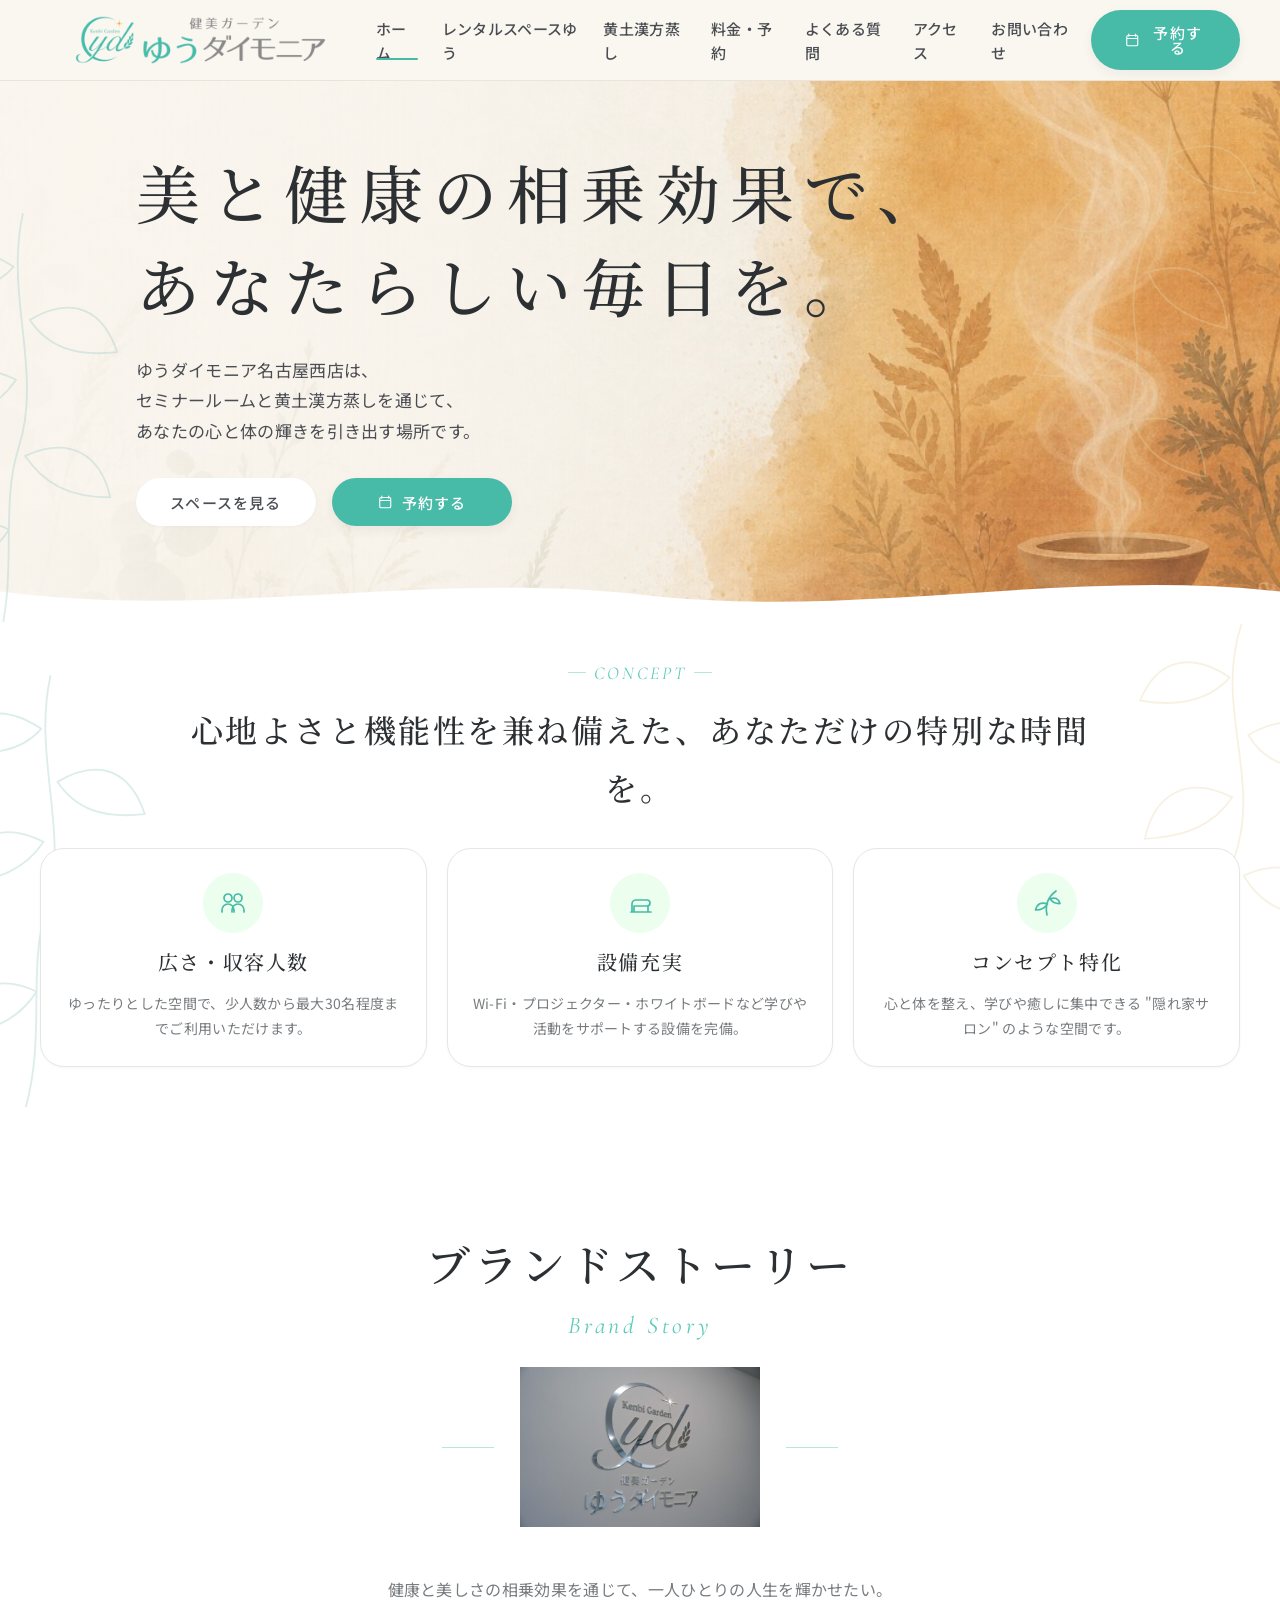
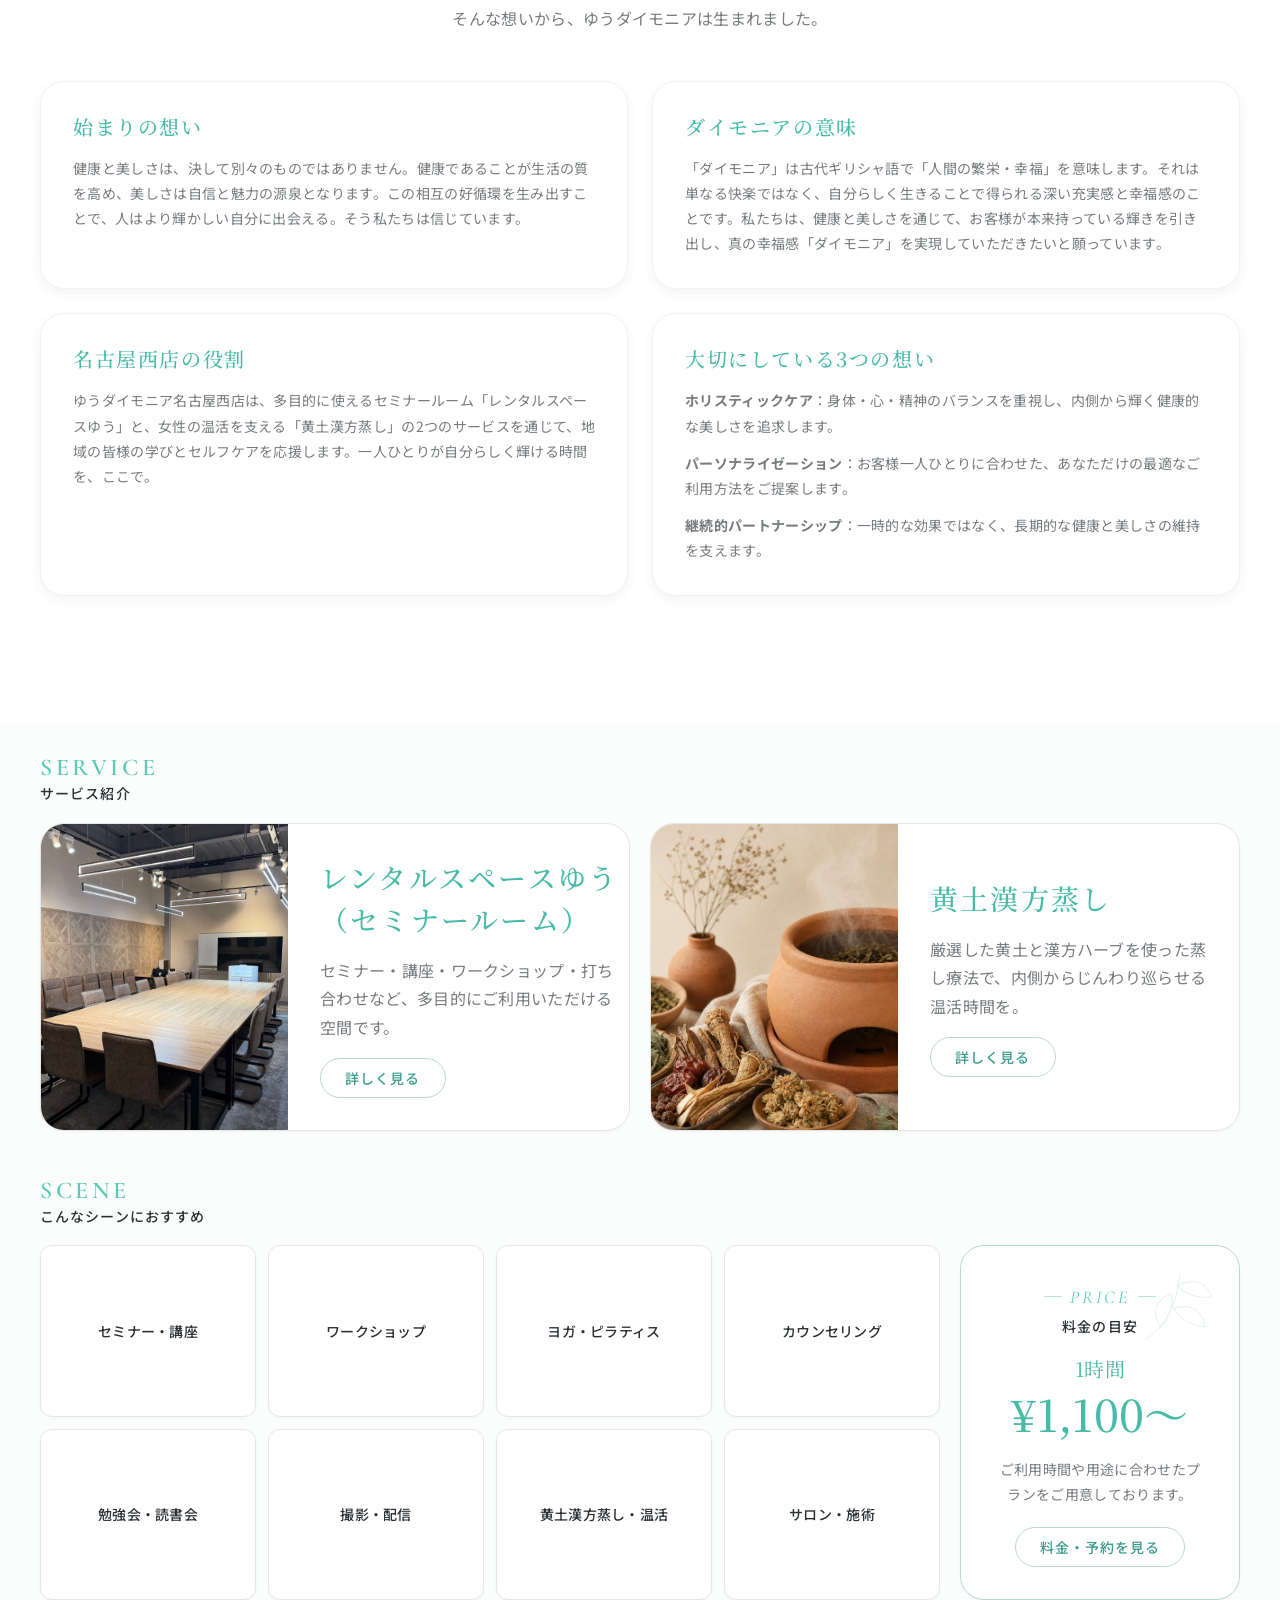
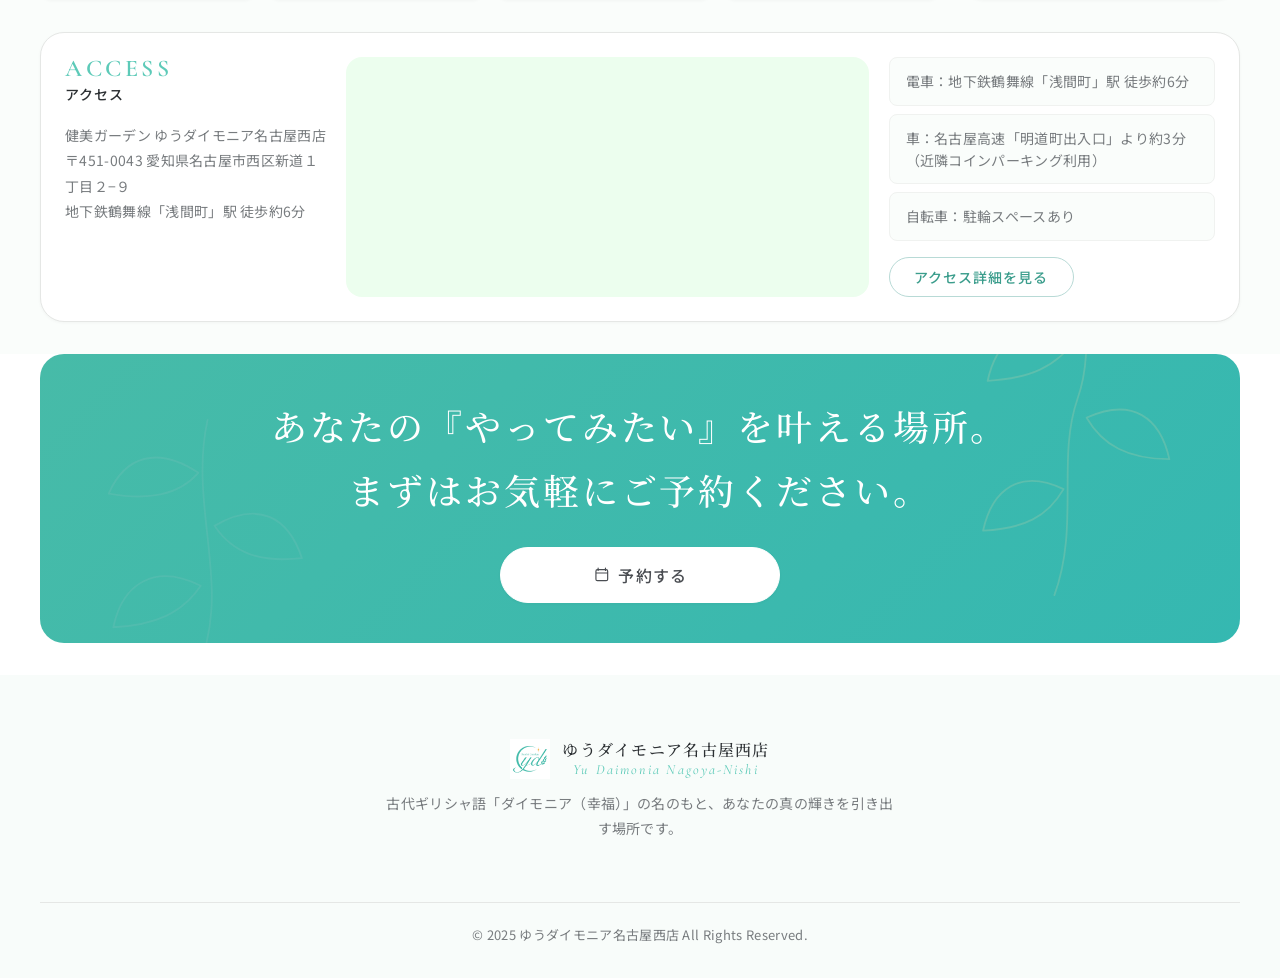
==== commit aae58947: "Add files via upload" ====
--- a/index.html
+++ b/index.html
@@ -189,7 +189,10 @@
       <img class="decoration-leaf home-hero__leaf home-hero__leaf--right" src="assets/svg/leaf-deco-02.svg" alt="" aria-hidden="true">
       <div class="home-hero__inner">
         <div class="home-hero__content">
-          <h1 class="home-hero__title">美と健康の相乗効果で、<br>あなたらしい毎日を。</h1>
+          <h1 class="home-hero__title">
+            <span class="home-hero__title-line">美と健康の相乗効果で、</span><br>
+            <span class="home-hero__title-line">あなたらしい毎日を。</span>
+          </h1>
           <p class="home-hero__lead">ゆうダイモニア名古屋西店は、<br>セミナールームと黄土漢方蒸しを通じて、<br>あなたの心と体の輝きを引き出す場所です。</p>
           <div class="home-hero__actions">
             <a href="space.html" class="btn btn--white">
@@ -299,7 +302,7 @@
             <article class="card image-card home-service-card">
               <img class="image-card__image" src="assets/images/room01.jpg" alt="大型テーブルと椅子、モニターを備えたセミナールームの室内写真">
               <div class="image-card__body">
-                <h3 class="card__title">レンタルスペースゆう（セミナールーム）</h3>
+                <h3 class="card__title">レンタルスペースゆう<br>（セミナールーム）</h3>
                 <p class="card__text">セミナー・講座・ワークショップ・打ち合わせなど、多目的にご利用いただける空間です。</p>
                 <a href="space.html" class="btn btn--ghost btn--sm">詳しく見る</a>
               </div>
@@ -354,7 +357,7 @@
           <address>
             健美ガーデン ゆうダイモニア名古屋西店<br>
             〒451-0043 愛知県名古屋市西区新道１丁目２−９<br>
-            [最寄り駅] 徒歩[○]分
+            地下鉄鶴舞線「浅間町」駅 徒歩約6分
           </address>
         </div>
         <div class="home-access__map">
@@ -372,8 +375,8 @@
         </div>
         <div class="home-access__guide">
           <ul>
-            <li>電車：[最寄り駅] 徒歩[○]分</li>
-            <li>車：近隣にコインパーキングあり</li>
+            <li>電車：地下鉄鶴舞線「浅間町」駅 徒歩約6分</li>
+            <li>車：名古屋高速「明道町出入口」より約3分（近隣コインパーキング利用）</li>
             <li>自転車：駐輪スペースあり</li>
           </ul>
           <a href="access.html" class="btn btn--ghost btn--sm">アクセス詳細を見る</a>
--- a/assets/css/style.css
+++ b/assets/css/style.css
@@ -733,7 +733,8 @@
   border-radius: 50%;
 }
 
-.feature-card__icon svg {
+.feature-card__icon svg,
+.feature-card__icon img {
   width: 32px;
   height: 32px;
 }
@@ -1261,6 +1262,13 @@
   font-weight: 500;
   line-height: 1.45;
   letter-spacing: 0.16em;
+  line-break: strict;
+  word-break: keep-all;
+  overflow-wrap: normal;
+}
+
+.home-hero__title-line {
+  display: inline-block;
 }
 
 .home-hero__lead {
@@ -1446,7 +1454,7 @@
 
 .home-service-card {
   display: grid;
-  grid-template-columns: 46% 1fr;
+  grid-template-columns: minmax(0, 42%) minmax(0, 1fr);
   min-height: 260px;
   border: 1px solid var(--color-border);
   box-shadow: var(--shadow-sm);
@@ -1469,6 +1477,9 @@
   color: var(--color-primary);
   font-family: var(--font-serif-jp);
   font-size: clamp(var(--font-size-xl), 2.2vw, var(--font-size-2xl));
+  line-height: 1.5;
+  line-break: strict;
+  word-break: keep-all;
 }
 
 .home-service-card .card__text {
@@ -1659,6 +1670,12 @@
   transform: scaleX(-1);
 }
 
+@media (min-width: 480px) {
+  .home-hero__title-line {
+    white-space: nowrap;
+  }
+}
+
 @media (min-width: 768px) {
   .home-hero,
   .home-hero__inner {
@@ -1751,7 +1768,12 @@
   }
 
   .home-hero__title {
-    letter-spacing: var(--tracking-wide);
+    font-size: clamp(1.625rem, 7vw, 2.125rem);
+    letter-spacing: 0.06em;
+  }
+
+  .home-hero__title-line {
+    max-width: 100%;
   }
 
   .home-service-card {
@@ -3148,7 +3170,7 @@
 
 .access-main,
 .access-routes,
-.access-parking,
+.access-entrance-block,
 .access-cta {
   padding-block: var(--space-8);
   background-color: var(--color-bg-base);
@@ -3180,9 +3202,7 @@
   border: 0;
 }
 
-.access-info-card,
-.access-parking-card,
-.access-entrance {
+.access-info-card {
   padding: var(--space-6);
   background-color: var(--color-bg-white);
   border: 1px solid var(--color-border-light);
@@ -3190,8 +3210,7 @@
   box-shadow: var(--shadow-md);
 }
 
-.access-info-card h2,
-.access-parking-card h2 {
+.access-info-card h2 {
   font-family: var(--font-sans-jp);
   font-size: var(--font-size-lg);
   font-weight: 600;
@@ -3235,47 +3254,30 @@
 
 .access-route-card .feature-card__icon {
   color: var(--color-primary-dark);
-  font-weight: 700;
-}
-
-.access-parking {
+}
+
+.access-entrance-block {
   padding-top: 0;
 }
 
-.access-parking__grid {
-  display: grid;
-  gap: var(--space-6);
-}
-
-.access-parking-card {
-  background-color: var(--color-primary-pale);
-  border-color: var(--color-border-primary);
-}
-
-.access-parking-card h3 {
-  margin-top: var(--space-4);
-  color: var(--color-primary-dark);
-  font-family: var(--font-sans-jp);
-  font-size: var(--font-size-xl);
-  font-weight: 600;
-}
-
-.access-parking-card p:last-child {
-  margin-top: var(--space-4);
-  color: var(--color-text-muted);
-  font-size: var(--font-size-sm);
+.access-entrance-block__inner {
+  width: min(100%, 720px);
+  margin-inline: auto;
 }
 
 .access-entrance {
   position: relative;
   overflow: hidden;
-  padding: 0;
+  margin: 0;
+  border: 1px solid var(--color-border-light);
+  border-radius: var(--radius-2xl);
+  box-shadow: var(--shadow-md);
 }
 
 .access-entrance img {
+  display: block;
   width: 100%;
-  height: 100%;
-  min-height: 240px;
+  aspect-ratio: 3 / 2;
   object-fit: cover;
 }
 
@@ -3328,11 +3330,6 @@
     grid-template-columns: repeat(3, minmax(0, 1fr));
   }
 
-  .access-parking__grid {
-    grid-template-columns: minmax(0, 0.8fr) minmax(420px, 1.2fr);
-    align-items: stretch;
-  }
-
   .access-cta__inner {
     grid-template-columns: 1fr auto;
   }
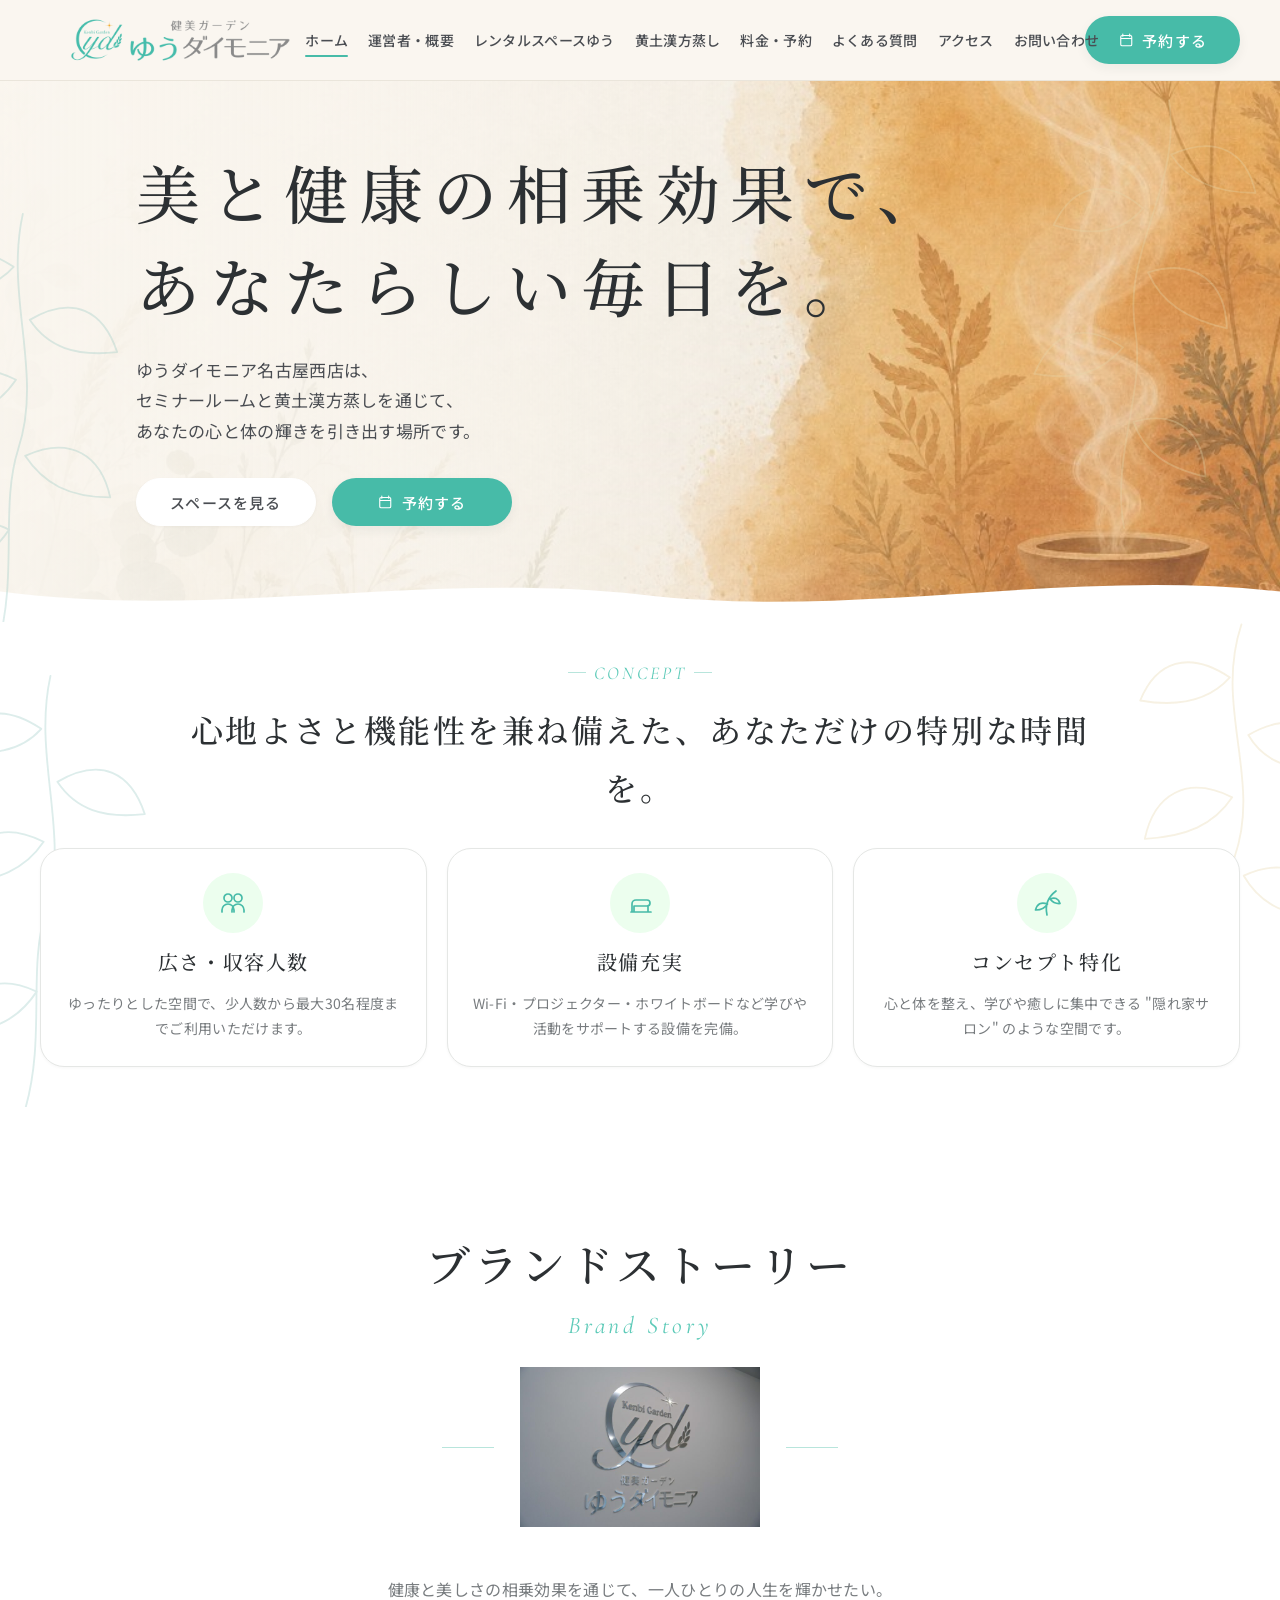
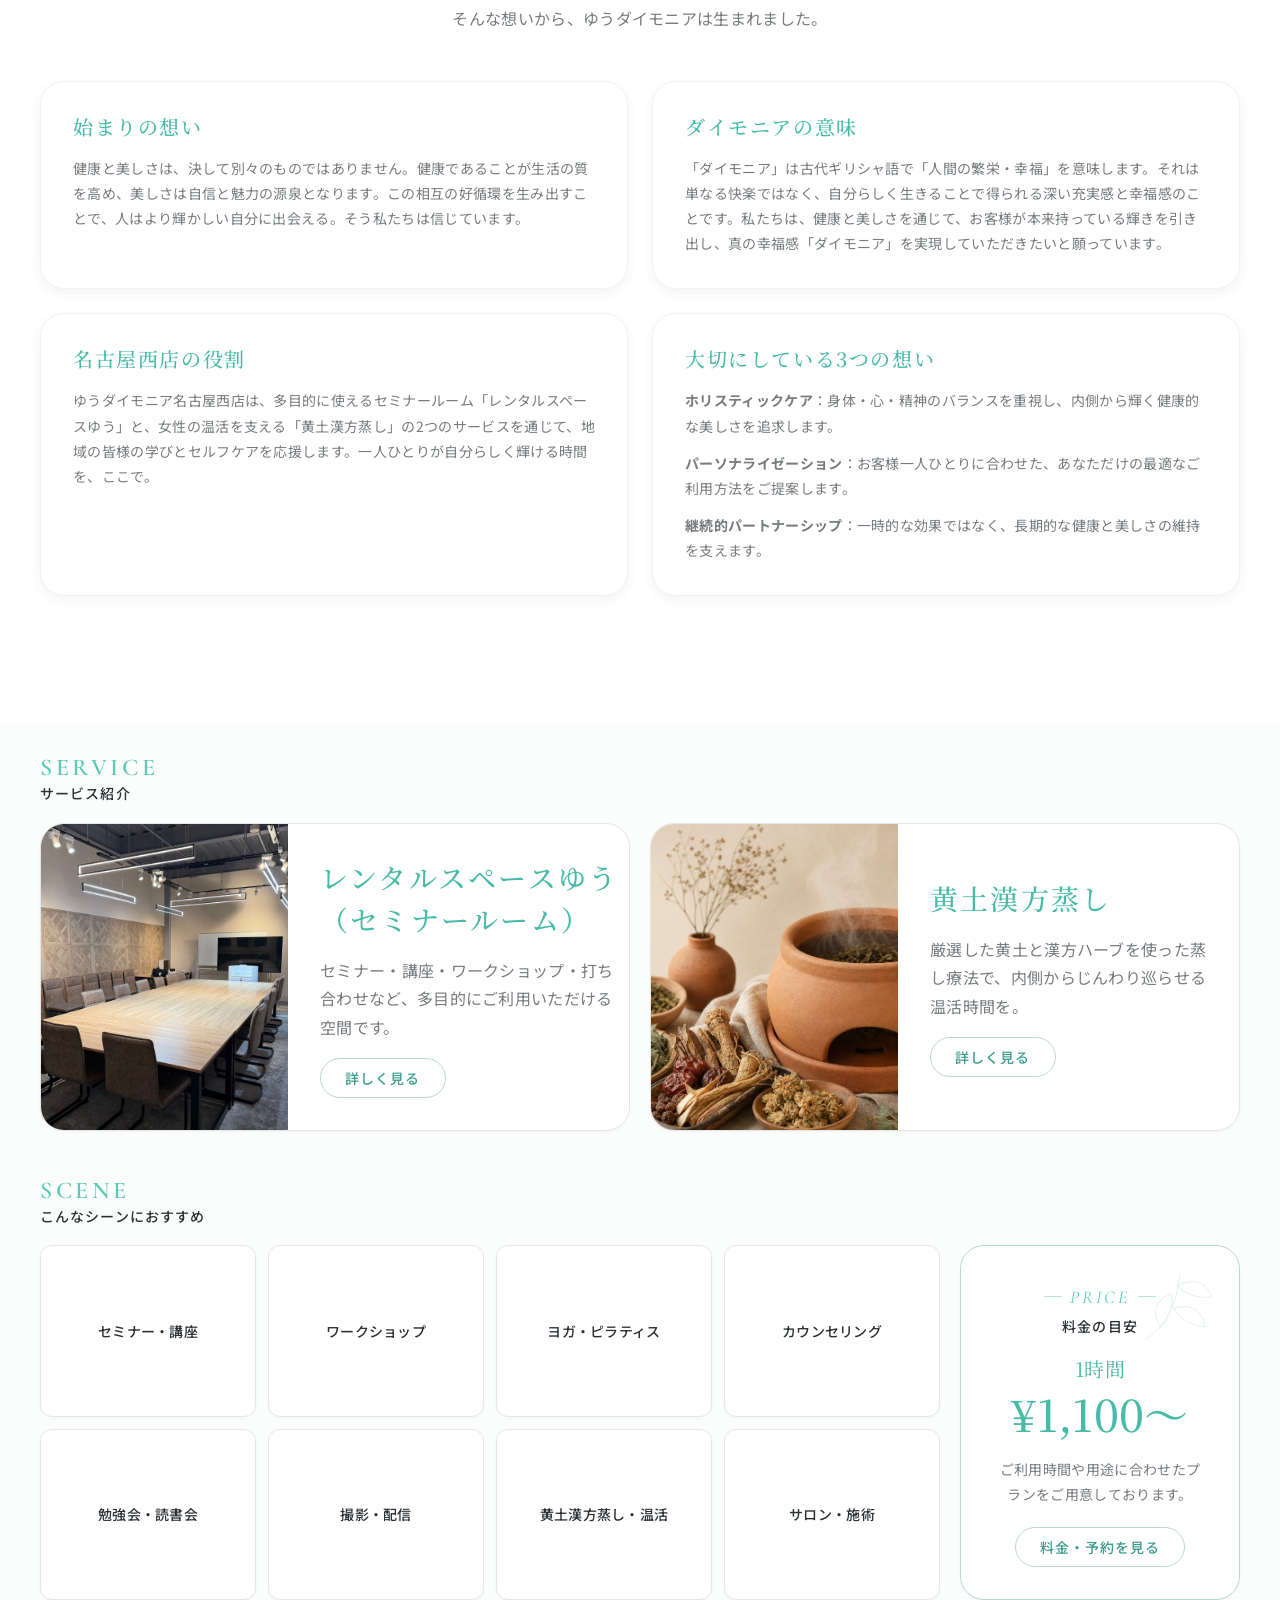
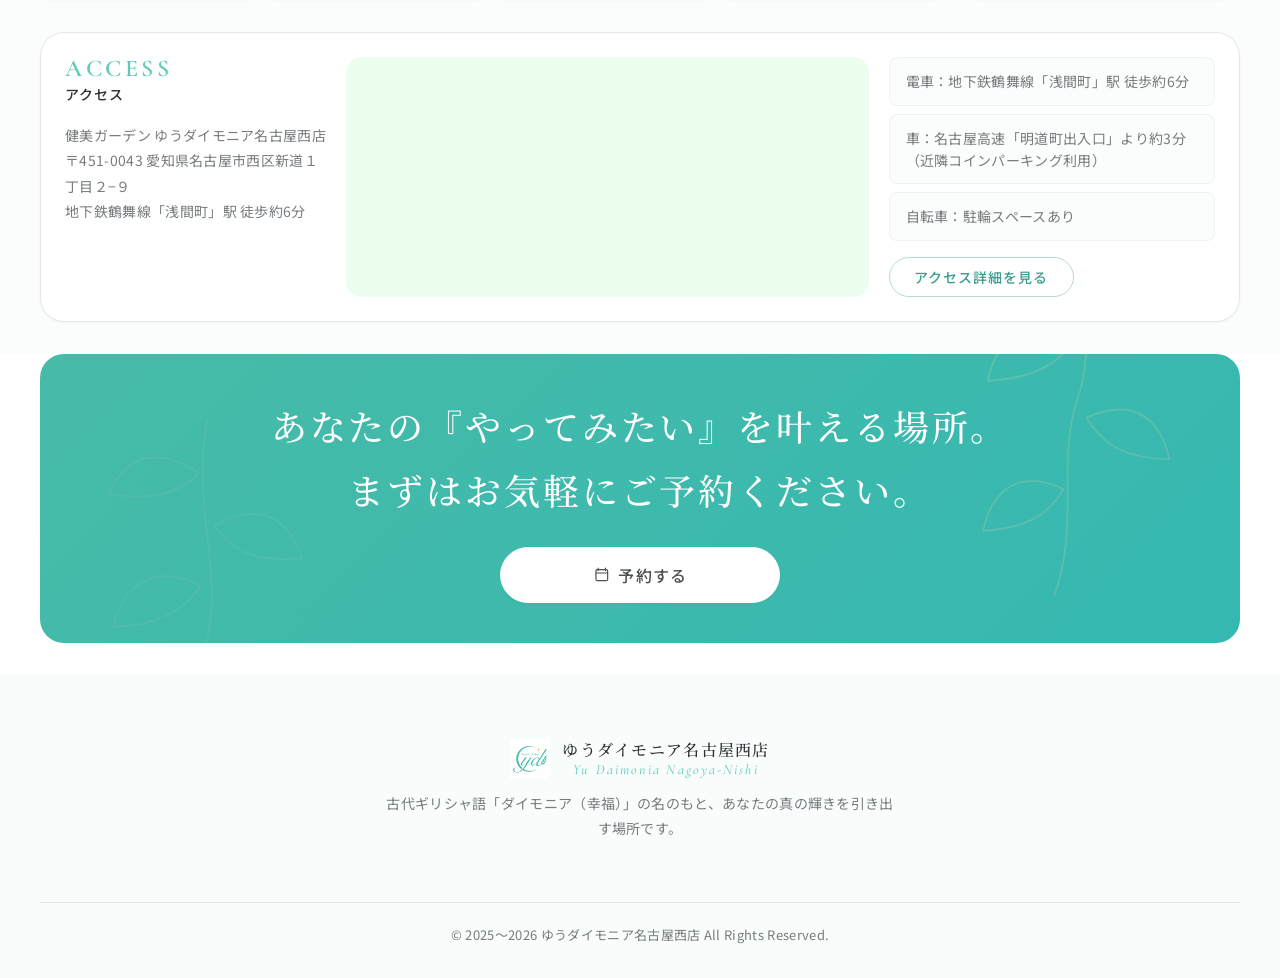
==== commit 1698cade: "Add files via upload" ====
--- a/index.html
+++ b/index.html
@@ -146,6 +146,7 @@
       <nav class="global-nav" aria-label="グローバルナビゲーション">
         <ul class="global-nav__list">
           <li><a href="index.html" aria-current="page">ホーム</a></li>
+          <li><a href="about.html">運営者・概要</a></li>
           <li><a href="space.html">レンタルスペースゆう</a></li>
           <li><a href="kanpou.html">黄土漢方蒸し</a></li>
           <li><a href="price.html">料金・予約</a></li>
@@ -172,6 +173,7 @@
   <nav class="mobile-nav" id="mobile-nav" aria-label="モバイルナビゲーション">
     <ul class="mobile-nav__list">
       <li><a href="index.html" aria-current="page">ホーム</a></li>
+      <li><a href="about.html">運営者・概要</a></li>
       <li><a href="space.html">レンタルスペースゆう</a></li>
       <li><a href="kanpou.html">黄土漢方蒸し</a></li>
       <li><a href="price.html">料金・予約</a></li>
@@ -403,7 +405,7 @@
     <div class="site-footer__inner">
       <div class="site-footer__brand">
         <a href="index.html" class="site-logo" aria-label="ゆうダイモニア名古屋西店 ホーム">
-          <img class="site-logo__mark site-logo__mark--image" src="assets/images/footer-logo-icon.png" alt="" aria-hidden="true">
+          <img class="site-logo__mark site-logo__mark--image" src="assets/images/kenbi-garden-mark.png" alt="健美ガーデン" width="40" height="40">
           <span class="site-logo__name-jp">ゆうダイモニア名古屋西店</span>
           <span class="site-logo__name-en">Yu Daimonia Nagoya-Nishi</span>
         </a>
@@ -421,7 +423,7 @@
         </div>
       </nav>
       <div class="site-footer__bottom">
-        <p>© 2025 ゆうダイモニア名古屋西店 All Rights Reserved.</p>
+        <p>© <span data-copyright-range data-copyright-start="2025">2025</span> ゆうダイモニア名古屋西店 All Rights Reserved.</p>
       </div>
     </div>
   </footer>
--- a/assets/css/style.css
+++ b/assets/css/style.css
@@ -364,8 +364,9 @@
 
 .site-header .site-logo--image {
   display: inline-flex;
+  flex-shrink: 0;
   align-items: center;
-  max-width: min(48vw, 320px);
+  max-width: min(40vw, 260px);
 }
 
 .site-logo__image {
@@ -410,8 +411,9 @@
 
 .global-nav__list {
   display: flex;
+  flex-wrap: nowrap;
   align-items: center;
-  gap: var(--space-6);
+  gap: clamp(var(--space-3), 1.1vw, var(--space-5));
 }
 
 .global-nav__link,
@@ -421,9 +423,10 @@
   align-items: center;
   min-height: 44px;
   color: var(--color-text-main);
-  font-size: 0.9375rem;
+  font-size: clamp(0.8125rem, 0.9vw, 0.875rem);
   font-weight: 500;
-  letter-spacing: var(--tracking-normal);
+  letter-spacing: 0.02em;
+  white-space: nowrap;
 }
 
 .global-nav__link::after,
@@ -680,10 +683,11 @@
   background-color: var(--color-accent-gold-light);
 }
 
-.divider-leaf {
-  width: 22px;
-  height: 22px;
-  color: var(--color-primary-light);
+.divider-brand-mark {
+  width: auto;
+  height: 36px;
+  max-width: 56px;
+  object-fit: contain;
 }
 
 .section-heading--left {
@@ -1143,10 +1147,35 @@
 @media (min-width: 1024px) {
   .global-nav {
     display: block;
+    flex: 1;
+    min-width: 0;
+  }
+
+  .site-header__inner {
+    gap: var(--space-3);
+  }
+
+  .site-header .site-logo--image {
+    max-width: min(34vw, 240px);
+  }
+
+  .global-nav__list {
+    justify-content: center;
+    gap: var(--space-4);
+  }
+
+  .global-nav a {
+    font-size: 0.8125rem;
   }
 
   .site-header__cta {
     display: inline-flex;
+    flex-shrink: 0;
+  }
+
+  .site-header__cta .btn {
+    padding-inline: var(--space-4);
+    font-size: 0.8125rem;
   }
 
   .hamburger,
@@ -1196,6 +1225,25 @@
     right: -14px;
     color: var(--color-accent-gold-light);
     content: "→";
+  }
+}
+
+@media (min-width: 1200px) {
+  .site-header .site-logo--image {
+    max-width: 280px;
+  }
+
+  .global-nav__list {
+    gap: var(--space-5);
+  }
+
+  .global-nav a {
+    font-size: 0.875rem;
+  }
+
+  .site-header__cta .btn {
+    padding-inline: var(--space-5);
+    font-size: 0.875rem;
   }
 }
 
@@ -1858,14 +1906,19 @@
 
 .space-summary-card,
 .space-equipment-card,
-.space-capacity-card {
+.space-price-card {
   border: 1px solid var(--color-border-light);
   box-shadow: var(--shadow-md);
 }
 
+.space-overview__pair {
+  display: grid;
+  gap: var(--space-5);
+}
+
 .space-summary-card h2,
 .space-equipment-card h2,
-.space-capacity-card h2,
+.space-price-card h2,
 .space-policy h2,
 .space-comfort-card h2 {
   font-family: var(--font-sans-jp);
@@ -1886,8 +1939,7 @@
   margin-top: var(--space-5);
 }
 
-.space-spec-list div,
-.space-capacity-list div {
+.space-spec-list div {
   display: flex;
   align-items: center;
   justify-content: space-between;
@@ -1898,15 +1950,13 @@
   border-radius: var(--radius-md);
 }
 
-.space-spec-list dt,
-.space-capacity-list dt {
+.space-spec-list dt {
   color: var(--color-text-heading);
   font-size: var(--font-size-sm);
   font-weight: 500;
 }
 
-.space-spec-list dd,
-.space-capacity-list dd {
+.space-spec-list dd {
   color: var(--color-primary);
   font-weight: 600;
 }
@@ -1938,10 +1988,58 @@
   font-size: var(--font-size-xs);
 }
 
-.space-capacity-list {
-  display: grid;
-  gap: var(--space-3);
+.space-note a {
+  color: var(--color-primary);
+  font-weight: 600;
+  text-decoration: underline;
+  text-underline-offset: 0.15em;
+}
+
+.space-price-item {
   margin-top: var(--space-5);
+  padding: var(--space-5);
+  background-color: var(--color-bg-soft);
+  border: 1px solid var(--color-border-light);
+  border-radius: var(--radius-xl);
+}
+
+.space-price-item h3 {
+  color: var(--color-text-heading);
+  font-family: var(--font-serif-jp);
+  font-size: var(--font-size-base);
+  font-weight: 500;
+}
+
+.space-price-item p {
+  margin-top: var(--space-2);
+  color: var(--color-text-muted);
+  font-size: var(--font-size-xs);
+}
+
+.space-price-item strong {
+  display: block;
+  margin-top: var(--space-4);
+  padding-top: var(--space-3);
+  color: var(--color-primary-dark);
+  border-top: 1px solid var(--color-border);
+  font-family: var(--font-serif-jp);
+  font-size: clamp(1.5rem, 3vw, 2rem);
+  font-weight: 500;
+  line-height: 1.2;
+}
+
+.space-price-item strong span {
+  margin-left: var(--space-2);
+  font-family: var(--font-sans-jp);
+  font-size: var(--font-size-xs);
+  font-weight: 400;
+}
+
+.space-price-item small {
+  display: block;
+  margin-top: var(--space-2);
+  color: var(--color-text-muted);
+  font-size: var(--font-size-xs);
 }
 
 .space-scenes {
@@ -2077,7 +2175,7 @@
   }
 
   .space-overview__grid {
-    grid-template-columns: minmax(260px, 0.8fr) minmax(0, 1fr) minmax(260px, 0.85fr);
+    grid-template-columns: minmax(240px, 0.75fr) minmax(0, 1fr);
     align-items: stretch;
   }
 
@@ -2085,12 +2183,17 @@
     grid-row: span 2;
   }
 
-  .space-equipment-card {
-    grid-column: span 1;
+  .space-summary-card,
+  .space-overview__pair {
+    grid-column: 2;
+  }
+
+  .space-overview__pair {
+    grid-template-columns: repeat(2, minmax(0, 1fr));
   }
 
   .space-icon-grid {
-    grid-template-columns: repeat(4, minmax(0, 1fr));
+    grid-template-columns: repeat(2, minmax(0, 1fr));
   }
 
   .space-scene-grid {
@@ -2120,11 +2223,13 @@
   }
 
   .space-overview__grid {
-    grid-template-columns: 330px minmax(0, 1fr) 260px;
-  }
-
-  .space-equipment-card {
-    grid-column: span 1;
+    grid-template-columns: minmax(280px, 320px) minmax(0, 1fr);
+  }
+}
+
+@media (min-width: 1200px) {
+  .space-icon-grid {
+    grid-template-columns: repeat(4, minmax(0, 1fr));
   }
 }
 
@@ -3695,6 +3800,30 @@
   line-height: var(--leading-relaxed);
 }
 
+.profile-info a {
+  color: var(--color-primary);
+  font-weight: 600;
+  text-decoration: underline;
+  text-underline-offset: 0.15em;
+}
+
+.profile-info a:hover {
+  color: var(--color-primary-dark);
+}
+
+.profile-info__note {
+  display: inline-block;
+  margin-top: var(--space-1);
+  font-size: var(--font-size-xs);
+}
+
+.about-business-card a {
+  color: var(--color-primary);
+  font-weight: 600;
+  text-decoration: underline;
+  text-underline-offset: 0.15em;
+}
+
 .about-profile-card img {
   width: 104px;
   height: 104px;
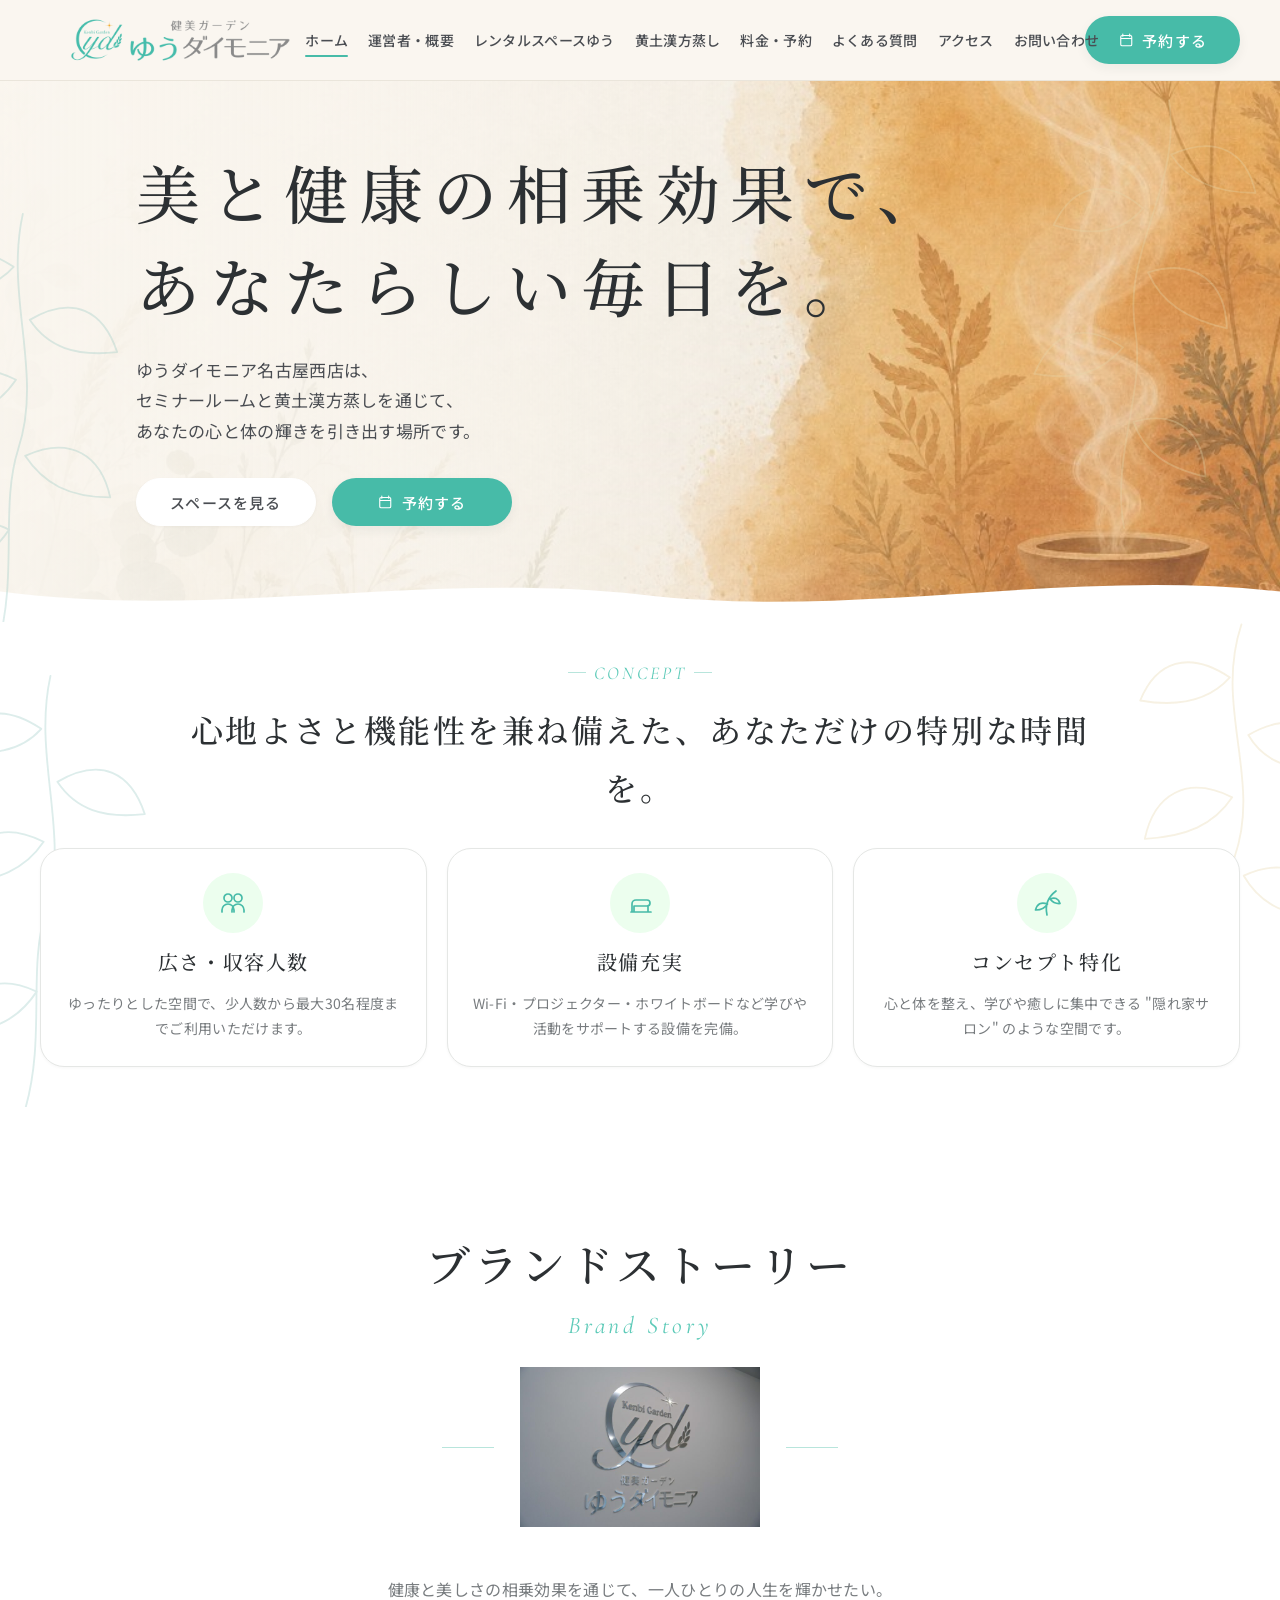
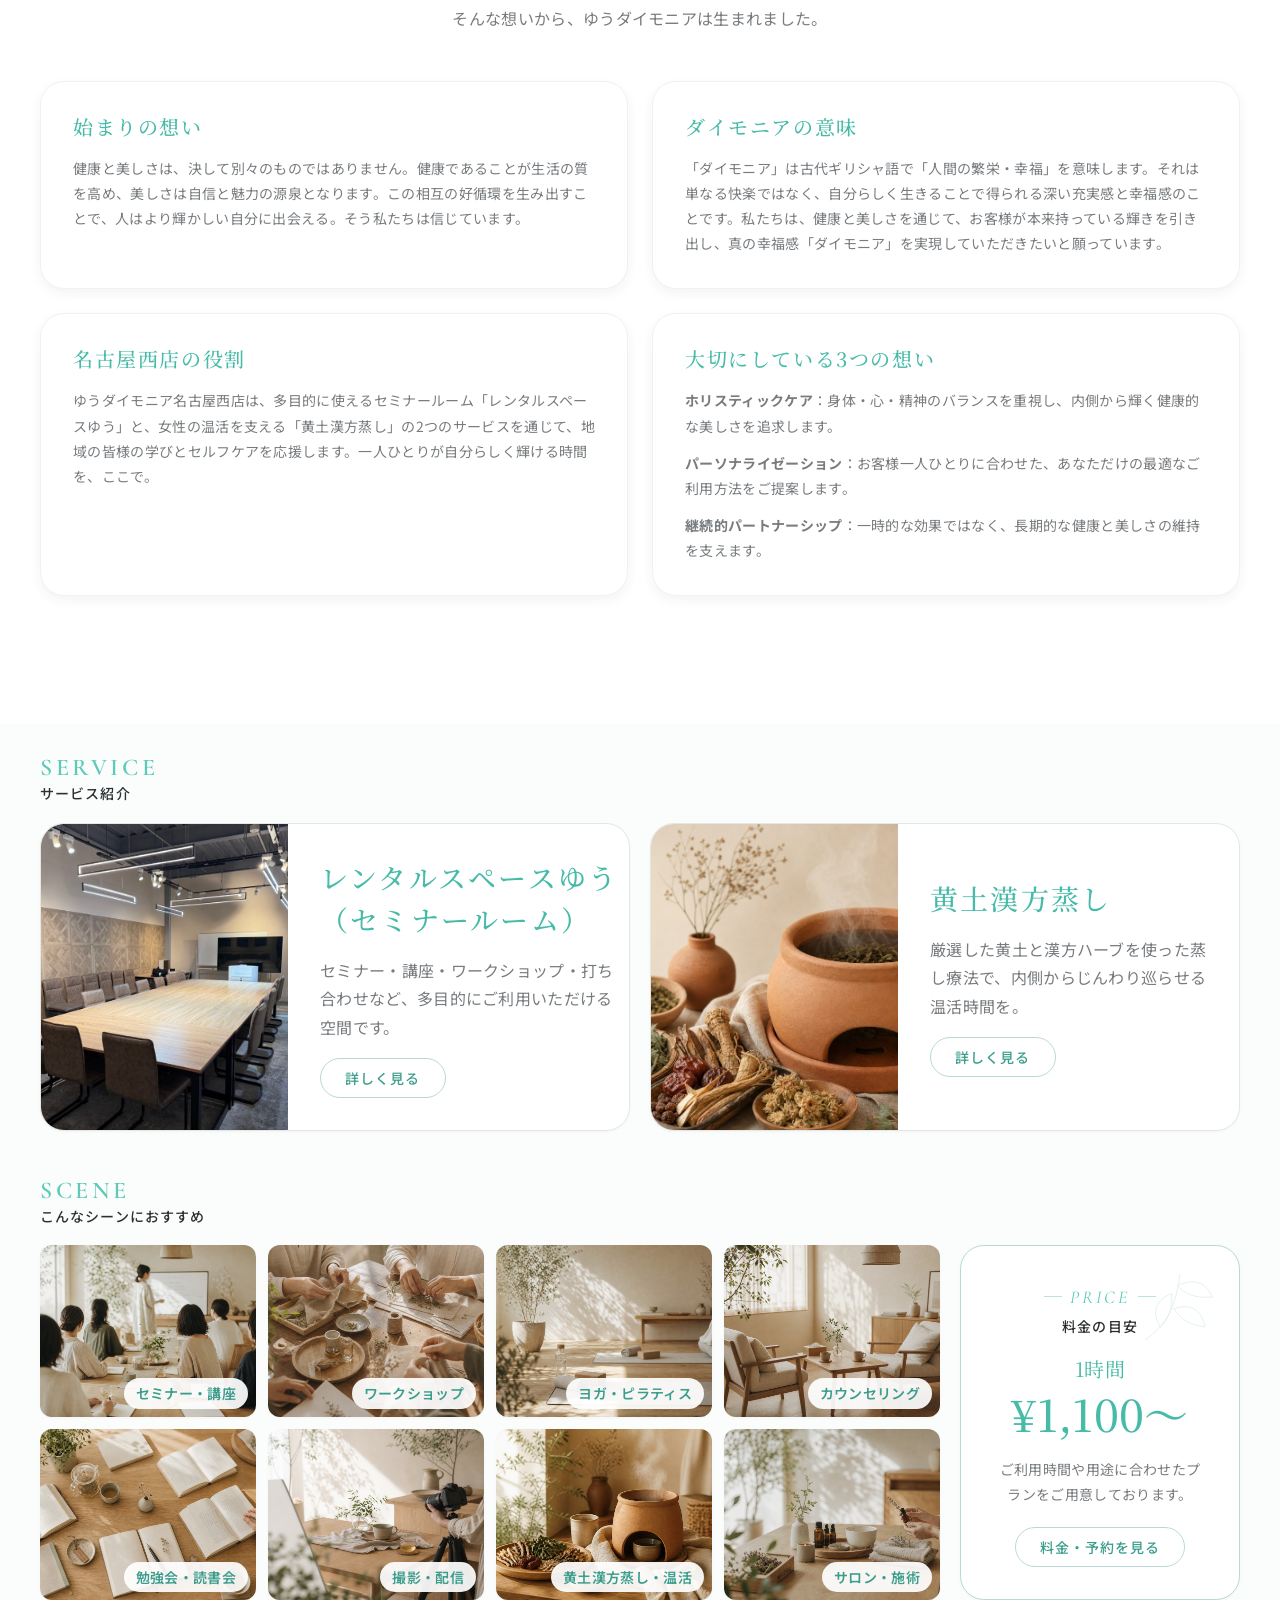
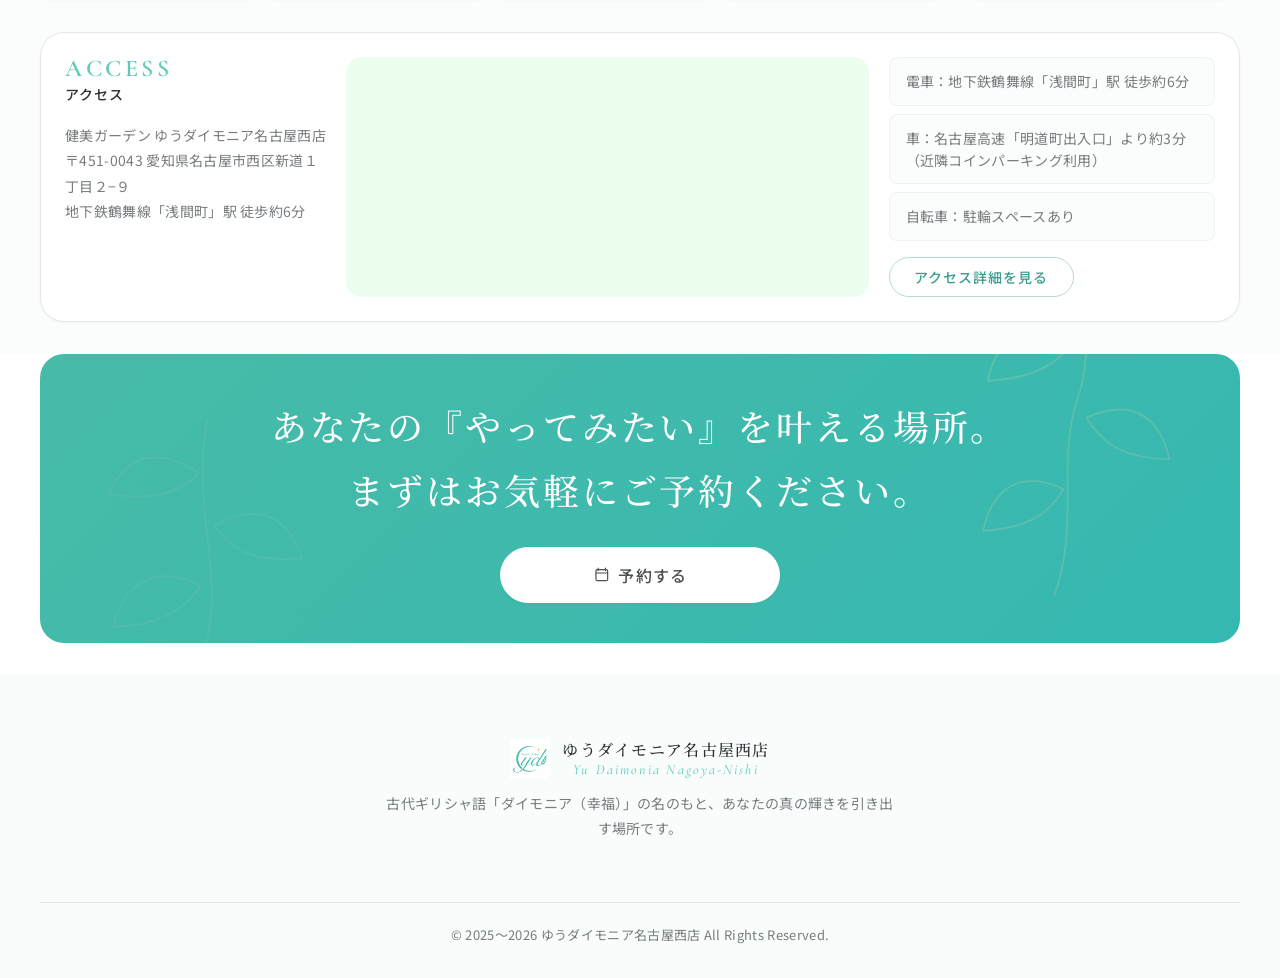
==== commit bd81eaec: "Add files via upload" ====
--- a/index.html
+++ b/index.html
@@ -1,433 +1,457 @@
-﻿<!DOCTYPE html>
-<html lang="ja">
-<head>
-  <meta charset="UTF-8">
-  <meta name="viewport" content="width=device-width, initial-scale=1.0">
-  <meta http-equiv="X-UA-Compatible" content="IE=edge">
-  <!-- TODO: 本番ドメイン確定後に example.com を差し替え -->
-  <title>ゆうダイモニア名古屋西店｜セミナールームと黄土漢方蒸しで心と体を整える</title>
-  <meta name="description" content="名古屋市西区のレンタルスペースと温活サロン。レンタルスペースゆうのセミナールームと、黄土漢方蒸しを通じて、健康と美しさの相乗効果を提供。ホリスティックケアであなたらしい毎日をサポートします。">
-  <link rel="canonical" href="https://example.com/">
-  <meta name="robots" content="index,follow,max-image-preview:large">
-  <meta name="format-detection" content="telephone=no">
-  <meta property="og:type" content="website">
-  <meta property="og:site_name" content="ゆうダイモニア名古屋西店">
-  <meta property="og:locale" content="ja_JP">
-  <meta property="og:title" content="ゆうダイモニア名古屋西店｜セミナールームと黄土漢方蒸しで心と体を整える">
-  <meta property="og:description" content="名古屋市西区のレンタルスペースと温活サロン。レンタルスペースゆうのセミナールームと、黄土漢方蒸しを通じて、健康と美しさの相乗効果を提供。ホリスティックケアであなたらしい毎日をサポートします。">
-  <meta property="og:url" content="https://example.com/">
-  <meta property="og:image" content="https://example.com/assets/images/ogp.jpg">
-  <meta property="og:image:width" content="1200">
-  <meta property="og:image:height" content="630">
-  <meta name="twitter:card" content="summary_large_image">
-  <meta name="twitter:title" content="ゆうダイモニア名古屋西店｜セミナールームと黄土漢方蒸しで心と体を整える">
-  <meta name="twitter:description" content="名古屋市西区のレンタルスペースと温活サロン。レンタルスペースゆうのセミナールームと、黄土漢方蒸しを通じて、健康と美しさの相乗効果を提供。ホリスティックケアであなたらしい毎日をサポートします。">
-  <meta name="twitter:image" content="https://example.com/assets/images/ogp.jpg">
-  <link rel="icon" href="favicon.ico?v=2" sizes="any">
-  <link rel="icon" href="apple-touch-icon.png?v=2" type="image/png" sizes="300x300">
-  <link rel="apple-touch-icon" href="apple-touch-icon.png">
-  <link rel="preconnect" href="https://fonts.googleapis.com">
-  <link rel="preconnect" href="https://fonts.gstatic.com" crossorigin>
-  <link rel="stylesheet" href="assets/css/style.css">
-  <script type="application/ld+json">
-{
-    "@context":  "https://schema.org",
-    "@type":  "Organization",
-    "@id":  "https://example.com/#organization",
-    "name":  "ゆうダイモニア名古屋西店",
-    "alternateName":  "Yu Daimonia Nagoya-Nishi",
-    "url":  "https://example.com/",
-    "logo":  {
-                 "@type":  "ImageObject",
-                 "url":  "https://example.com/assets/images/logo.png",
-                 "width":  600,
-                 "height":  200
-             },
-    "description":  "ゆうダイモニア名古屋西店は、レンタルスペースゆう（セミナールーム）と黄土漢方蒸しを提供する、健康と美しさの相乗効果を支えるサロンです。",
-    "parentOrganization":  {
-                               "@type":  "Organization",
-                               "name":  "ゆうダイモニア",
-                               "url":  "https://yu-daimonia.com/"
-                           },
-    "sameAs":  [
-                   "https://yu-daimonia.com/"
-               ]
-}
-  </script>
-  <!-- TODO: 電話番号・緯度経度は本番情報確定後に差し替え -->
-  <script type="application/ld+json">
-{
-    "@context":  "https://schema.org",
-    "@type":  "HealthAndBeautyBusiness",
-    "@id":  "https://example.com/#localbusiness",
-    "name":  "健美ガーデン ゆうダイモニア名古屋西店",
-    "image":  "https://example.com/assets/images/ogp.jpg",
-    "url":  "https://example.com/",
-    "telephone":  "+81-XX-XXXX-XXXX",
-    "priceRange":  "￥1,100〜",
-    "address":  {
-                    "@type":  "PostalAddress",
-                    "streetAddress":  "新道１丁目２−９",
-                    "addressLocality":  "名古屋市西区",
-                    "addressRegion":  "愛知県",
-                    "postalCode":  "451-0043",
-                    "addressCountry":  "JP"
-                },
-    "geo":  {
-                "@type":  "GeoCoordinates",
-                "latitude":  "35.XXXX",
-                "longitude":  "136.XXXX"
-            },
-    "openingHoursSpecification":  [
-                                      {
-                                          "@type":  "OpeningHoursSpecification",
-                                          "dayOfWeek":  [
-                                                            "Monday",
-                                                            "Tuesday",
-                                                            "Wednesday",
-                                                            "Thursday",
-                                                            "Friday",
-                                                            "Saturday",
-                                                            "Sunday"
-                                                        ],
-                                          "opens":  "09:30",
-                                          "closes":  "17:30"
-                                      }
-                                  ],
-    "areaServed":  {
-                       "@type":  "City",
-                       "name":  "名古屋市"
-                   },
-    "hasOfferCatalog":  {
-                            "@type":  "OfferCatalog",
-                            "name":  "提供サービス",
-                            "itemListElement":  [
-                                                    {
-                                                        "@type":  "Offer",
-                                                        "itemOffered":  {
-                                                                            "@type":  "Service",
-                                                                            "name":  "レンタルスペースゆう（セミナールーム）",
-                                                                            "description":  "セミナー・講座・ワークショップ・撮影など多目的にご利用いただけるセミナールームの時間貸し。"
-                                                                        },
-                                                        "priceSpecification":  {
-                                                                                   "@type":  "PriceSpecification",
-                                                                                   "price":  "1100",
-                                                                                   "priceCurrency":  "JPY",
-                                                                                   "unitText":  "HOUR"
-                                                                               }
-                                                    },
-                                                    {
-                                                        "@type":  "Offer",
-                                                        "itemOffered":  {
-                                                                            "@type":  "Service",
-                                                                            "name":  "黄土漢方蒸し",
-                                                                            "description":  "黄土の遠赤外線と漢方ハーブの蒸気で内側から温める温活サービス。"
-                                                                        },
-                                                        "priceSpecification":  {
-                                                                                   "@type":  "PriceSpecification",
-                                                                                   "price":  "3300",
-                                                                                   "priceCurrency":  "JPY",
-                                                                                   "unitText":  "SESSION"
-                                                                               }
-                                                    }
-                                                ]
-                        }
-}
-  </script>
-</head>
-<body>
-  <a class="skip-link" href="#main-content">本文へスキップ</a>
-  <header class="site-header">
-    <div class="site-header__inner">
-      <a href="index.html" class="site-logo site-logo--image" aria-label="ゆうダイモニア名古屋西店 ホーム">
-        <img class="site-logo__image" src="assets/images/logo.png" alt="健美ガーデン ゆうダイモニア名古屋西店ロゴ">
-      </a>
-
-      <nav class="global-nav" aria-label="グローバルナビゲーション">
-        <ul class="global-nav__list">
-          <li><a href="index.html" aria-current="page">ホーム</a></li>
-          <li><a href="about.html">運営者・概要</a></li>
-          <li><a href="space.html">レンタルスペースゆう</a></li>
-          <li><a href="kanpou.html">黄土漢方蒸し</a></li>
-          <li><a href="price.html">料金・予約</a></li>
-          <li><a href="faq.html">よくある質問</a></li>
-          <li><a href="access.html">アクセス</a></li>
-          <li><a href="contact.html">お問い合わせ</a></li>
-        </ul>
-      </nav>
-
-      <a href="contact.html" class="btn btn--primary btn--pill site-header__cta">
-        <svg class="btn__icon" viewBox="0 0 24 24" aria-hidden="true">
-          <path d="M7 3v3M17 3v3M4.5 9.5h15M6 5h12a2 2 0 0 1 2 2v11a2 2 0 0 1-2 2H6a2 2 0 0 1-2-2V7a2 2 0 0 1 2-2Z" fill="none" stroke="currentColor" stroke-width="1.6" stroke-linecap="round"/>
-        </svg>
-        <span>予約する</span>
-      </a>
-
-      <button class="hamburger" type="button" aria-label="メニューを開く" aria-expanded="false" aria-controls="mobile-nav">
-        <span></span><span></span><span></span>
-      </button>
-    </div>
-  </header>
-
-  <div class="mobile-nav-backdrop" aria-hidden="true"></div>
-  <nav class="mobile-nav" id="mobile-nav" aria-label="モバイルナビゲーション">
-    <ul class="mobile-nav__list">
-      <li><a href="index.html" aria-current="page">ホーム</a></li>
-      <li><a href="about.html">運営者・概要</a></li>
-      <li><a href="space.html">レンタルスペースゆう</a></li>
-      <li><a href="kanpou.html">黄土漢方蒸し</a></li>
-      <li><a href="price.html">料金・予約</a></li>
-      <li><a href="faq.html">よくある質問</a></li>
-      <li><a href="access.html">アクセス</a></li>
-      <li><a href="contact.html">お問い合わせ</a></li>
-    </ul>
-    <a href="contact.html" class="btn btn--primary mobile-nav__cta">予約する</a>
-  </nav>
-
-  <main id="main-content">
-    <section class="home-hero">
-      <div class="home-hero__bg" role="img" aria-label="明るいセミナールームのイメージ写真"></div>
-      <img class="decoration-leaf home-hero__leaf home-hero__leaf--left" src="assets/svg/leaf-deco-01.svg" alt="" aria-hidden="true">
-      <img class="decoration-leaf home-hero__leaf home-hero__leaf--right" src="assets/svg/leaf-deco-02.svg" alt="" aria-hidden="true">
-      <div class="home-hero__inner">
-        <div class="home-hero__content">
-          <h1 class="home-hero__title">
-            <span class="home-hero__title-line">美と健康の相乗効果で、</span><br>
-            <span class="home-hero__title-line">あなたらしい毎日を。</span>
-          </h1>
-          <p class="home-hero__lead">ゆうダイモニア名古屋西店は、<br>セミナールームと黄土漢方蒸しを通じて、<br>あなたの心と体の輝きを引き出す場所です。</p>
-          <div class="home-hero__actions">
-            <a href="space.html" class="btn btn--white">
-              <span>スペースを見る</span>
-            </a>
-            <a href="contact.html" class="btn btn--primary">
-              <svg class="btn__icon" viewBox="0 0 24 24" aria-hidden="true">
-                <path d="M7 3v3M17 3v3M4.5 9.5h15M6 5h12a2 2 0 0 1 2 2v11a2 2 0 0 1-2 2H6a2 2 0 0 1-2-2V7a2 2 0 0 1 2-2Z" fill="none" stroke="currentColor" stroke-width="1.6" stroke-linecap="round"/>
-              </svg>
-              <span>予約する</span>
-            </a>
-          </div>
-        </div>
-      </div>
-      <div class="wave-divider" aria-hidden="true">
-        <svg viewBox="0 0 1440 80" preserveAspectRatio="none">
-          <path d="M0,38 C240,76 480,10 720,42 C960,76 1200,6 1440,38 L1440,80 L0,80 Z" fill="var(--color-bg-base)"/>
-        </svg>
-      </div>
-    </section>
-
-    <section class="home-concept section">
-      <img class="decoration-leaf decoration-leaf--left" src="assets/svg/leaf-deco-01.svg" alt="" aria-hidden="true">
-      <img class="decoration-leaf decoration-leaf--right" src="assets/svg/leaf-deco-02.svg" alt="" aria-hidden="true">
-      <div class="container">
-        <div class="home-concept__heading">
-          <p class="home-eyebrow">CONCEPT</p>
-          <h2>心地よさと機能性を兼ね備えた、あなただけの特別な時間を。</h2>
-        </div>
-        <div class="home-feature-grid">
-          <article class="feature-card home-feature-card">
-            <div class="feature-card__icon">
-              <svg viewBox="0 0 32 32" aria-hidden="true">
-                <path d="M11 15a4 4 0 1 0 0-8 4 4 0 0 0 0 8ZM21 15a4 4 0 1 0 0-8 4 4 0 0 0 0 8ZM5 25v-2a6 6 0 0 1 12 0v2M15 25v-2a6 6 0 0 1 12 0v2" fill="none" stroke="currentColor" stroke-width="1.7" stroke-linecap="round"/>
-              </svg>
-            </div>
-            <h3 class="feature-card__title">広さ・収容人数</h3>
-            <p class="feature-card__text">ゆったりとした空間で、少人数から最大30名程度までご利用いただけます。</p>
-          </article>
-          <article class="feature-card home-feature-card">
-            <div class="feature-card__icon">
-              <svg viewBox="0 0 32 32" aria-hidden="true">
-                <path d="M10 19h13a3 3 0 0 0 0-6H12a4 4 0 0 0-4 4v8M10 19v6M24 19v6M7 25h20" fill="none" stroke="currentColor" stroke-width="1.7" stroke-linecap="round" stroke-linejoin="round"/>
-              </svg>
-            </div>
-            <h3 class="feature-card__title">設備充実</h3>
-            <p class="feature-card__text">Wi-Fi・プロジェクター・ホワイトボードなど学びや活動をサポートする設備を完備。</p>
-          </article>
-          <article class="feature-card home-feature-card">
-            <div class="feature-card__icon">
-              <svg viewBox="0 0 32 32" aria-hidden="true">
-                <path d="M16 28 C14 19 17 10 25 4M16.5 17 C10 14.5 6.2 17 4.5 23 C10 23.2 13.6 21.5 16.5 17ZM19 12 C23.8 9.8 27.3 11.4 29 16.5 C24.7 16.8 21.7 15.4 19 12Z" fill="none" stroke="currentColor" stroke-width="1.7" stroke-linecap="round" stroke-linejoin="round"/>
-              </svg>
-            </div>
-            <h3 class="feature-card__title">コンセプト特化</h3>
-            <p class="feature-card__text">心と体を整え、学びや癒しに集中できる "隠れ家サロン" のような空間です。</p>
-          </article>
-        </div>
-      </div>
-    </section>
-
-    <section class="section section--brand-story" aria-labelledby="brand-story-heading">
-      <div class="container">
-        <div class="section-heading">
-          <h2 class="section-heading__jp" id="brand-story-heading">ブランドストーリー</h2>
-          <p class="section-heading__en">Brand Story</p>
-          <div class="section-heading__divider" aria-hidden="true">
-            <span class="divider-line"></span>
-            <img class="brand-story-divider-image" src="assets/images/brand-story.jpg" alt="">
-            <span class="divider-line"></span>
-          </div>
-        </div>
-        <p class="section-lead">健康と美しさの相乗効果を通じて、一人ひとりの人生を輝かせたい。<br>そんな想いから、ゆうダイモニアは生まれました。</p>
-        <div class="brand-story-grid">
-          <article class="brand-story-block">
-            <h3>始まりの想い</h3>
-            <p>健康と美しさは、決して別々のものではありません。健康であることが生活の質を高め、美しさは自信と魅力の源泉となります。この相互の好循環を生み出すことで、人はより輝かしい自分に出会える。そう私たちは信じています。</p>
-          </article>
-          <article class="brand-story-block">
-            <h3>ダイモニアの意味</h3>
-            <p>「ダイモニア」は古代ギリシャ語で「人間の繁栄・幸福」を意味します。それは単なる快楽ではなく、自分らしく生きることで得られる深い充実感と幸福感のことです。私たちは、健康と美しさを通じて、お客様が本来持っている輝きを引き出し、真の幸福感「ダイモニア」を実現していただきたいと願っています。</p>
-          </article>
-          <article class="brand-story-block">
-            <h3>名古屋西店の役割</h3>
-            <p>ゆうダイモニア名古屋西店は、多目的に使えるセミナールーム「レンタルスペースゆう」と、女性の温活を支える「黄土漢方蒸し」の2つのサービスを通じて、地域の皆様の学びとセルフケアを応援します。一人ひとりが自分らしく輝ける時間を、ここで。</p>
-          </article>
-          <article class="brand-story-block">
-            <h3>大切にしている3つの想い</h3>
-            <ul>
-              <li><strong>ホリスティックケア</strong>：身体・心・精神のバランスを重視し、内側から輝く健康的な美しさを追求します。</li>
-              <li><strong>パーソナライゼーション</strong>：お客様一人ひとりに合わせた、あなただけの最適なご利用方法をご提案します。</li>
-              <li><strong>継続的パートナーシップ</strong>：一時的な効果ではなく、長期的な健康と美しさの維持を支えます。</li>
-            </ul>
-          </article>
-        </div>
-      </div>
-    </section>
-
-    <section class="home-main-panels">
-      <div class="container home-main-panels__grid">
-        <section class="home-service" aria-labelledby="service-title">
-          <div class="home-section-label">
-            <p>SERVICE</p>
-            <h2 id="service-title">サービス紹介</h2>
-          </div>
-          <div class="home-service__grid">
-            <article class="card image-card home-service-card">
-              <img class="image-card__image" src="assets/images/room01.jpg" alt="大型テーブルと椅子、モニターを備えたセミナールームの室内写真">
-              <div class="image-card__body">
-                <h3 class="card__title">レンタルスペースゆう<br>（セミナールーム）</h3>
-                <p class="card__text">セミナー・講座・ワークショップ・打ち合わせなど、多目的にご利用いただける空間です。</p>
-                <a href="space.html" class="btn btn--ghost btn--sm">詳しく見る</a>
-              </div>
-            </article>
-            <article class="card image-card home-service-card">
-              <img class="image-card__image" src="assets/images/kanpou-steam-main.jpg" alt="黄土漢方蒸し器と漢方ハーブから湯気が立ちのぼる写真">
-              <div class="image-card__body">
-                <h3 class="card__title">黄土漢方蒸し</h3>
-                <p class="card__text">厳選した黄土と漢方ハーブを使った蒸し療法で、内側からじんわり巡らせる温活時間を。</p>
-                <a href="kanpou.html" class="btn btn--ghost btn--sm">詳しく見る</a>
-              </div>
-            </article>
-          </div>
-        </section>
-
-        <section class="home-scene" aria-labelledby="scene-title">
-          <div class="home-section-label">
-            <p>SCENE</p>
-            <h2 id="scene-title">こんなシーンにおすすめ</h2>
-          </div>
-          <div class="home-scene__content">
-            <div class="home-scene__labels" aria-label="おすすめの利用シーン">
-              <span>セミナー・講座</span>
-              <span>ワークショップ</span>
-              <span>ヨガ・ピラティス</span>
-              <span>カウンセリング</span>
-              <span>勉強会・読書会</span>
-              <span>撮影・配信</span>
-              <span>黄土漢方蒸し・温活</span>
-              <span>サロン・施術</span>
-            </div>
-            <aside class="home-price-card" aria-labelledby="price-card-title">
-              <img class="home-price-card__leaf" src="assets/svg/leaf-deco-corner-01.svg" alt="" aria-hidden="true">
-              <p class="home-eyebrow">PRICE</p>
-              <h3 id="price-card-title">料金の目安</h3>
-              <p class="home-price-card__price">1時間 <strong>¥1,100〜</strong></p>
-              <p class="home-price-card__text">ご利用時間や用途に合わせたプランをご用意しております。</p>
-              <a href="price.html" class="btn btn--ghost btn--sm">料金・予約を見る</a>
-            </aside>
-          </div>
-        </section>
-      </div>
-    </section>
-
-    <section class="home-access">
-      <div class="container home-access__grid">
-        <div class="home-access__info">
-          <div class="home-section-label">
-            <p>ACCESS</p>
-            <h2>アクセス</h2>
-          </div>
-          <address>
-            健美ガーデン ゆうダイモニア名古屋西店<br>
-            〒451-0043 愛知県名古屋市西区新道１丁目２−９<br>
-            地下鉄鶴舞線「浅間町」駅 徒歩約6分
-          </address>
-        </div>
-        <div class="home-access__map">
-          <iframe
-            class="home-access__map-iframe"
-            src="https://www.google.com/maps?q=%E3%80%92451-0043%20%E6%84%9B%E7%9F%A5%E7%9C%8C%E5%90%8D%E5%8F%A4%E5%B1%8B%E5%B8%82%E8%A5%BF%E5%8C%BA%E6%96%B0%E9%81%93%EF%BC%91%E4%B8%81%E7%9B%AE%EF%BC%92%E2%88%92%EF%BC%99&output=embed"
-            width="100%"
-            height="220"
-            style="display:block;width:100%;height:100%;min-height:220px;border:0;"
-            title="健美ガーデン ゆうダイモニア名古屋西店のGoogleマップ"
-            loading="lazy"
-            referrerpolicy="no-referrer-when-downgrade"
-            allowfullscreen>
-          </iframe>
-        </div>
-        <div class="home-access__guide">
-          <ul>
-            <li>電車：地下鉄鶴舞線「浅間町」駅 徒歩約6分</li>
-            <li>車：名古屋高速「明道町出入口」より約3分（近隣コインパーキング利用）</li>
-            <li>自転車：駐輪スペースあり</li>
-          </ul>
-          <a href="access.html" class="btn btn--ghost btn--sm">アクセス詳細を見る</a>
-        </div>
-      </div>
-    </section>
-
-    <section class="home-final-cta">
-      <img class="decoration-leaf home-final-cta__leaf home-final-cta__leaf--left" src="assets/svg/leaf-deco-01.svg" alt="" aria-hidden="true">
-      <img class="decoration-leaf home-final-cta__leaf home-final-cta__leaf--right" src="assets/svg/leaf-deco-02.svg" alt="" aria-hidden="true">
-      <div class="container home-final-cta__inner">
-        <h2>あなたの『やってみたい』を叶える場所。<br>まずはお気軽にご予約ください。</h2>
-        <a href="contact.html" class="btn btn--white btn--lg">
-          <svg class="btn__icon" viewBox="0 0 24 24" aria-hidden="true">
-            <path d="M7 3v3M17 3v3M4.5 9.5h15M6 5h12a2 2 0 0 1 2 2v11a2 2 0 0 1-2 2H6a2 2 0 0 1-2-2V7a2 2 0 0 1 2-2Z" fill="none" stroke="currentColor" stroke-width="1.6" stroke-linecap="round"/>
-          </svg>
-          <span>予約する</span>
-        </a>
-      </div>
-    </section>
-  </main>
-
-  <footer class="site-footer site-footer--compact">
-    <div class="site-footer__inner">
-      <div class="site-footer__brand">
-        <a href="index.html" class="site-logo" aria-label="ゆうダイモニア名古屋西店 ホーム">
-          <img class="site-logo__mark site-logo__mark--image" src="assets/images/kenbi-garden-mark.png" alt="健美ガーデン" width="40" height="40">
-          <span class="site-logo__name-jp">ゆうダイモニア名古屋西店</span>
-          <span class="site-logo__name-en">Yu Daimonia Nagoya-Nishi</span>
-        </a>
-        <p class="site-footer__tagline">古代ギリシャ語「ダイモニア（幸福）」の名のもと、あなたの真の輝きを引き出す場所です。</p>
-      </div>
-      <nav class="site-footer__nav" aria-label="フッターナビゲーション">
-        <div>
-          <h2 class="site-footer__group-title">ナビゲーション</h2>
-          <ul class="site-footer__list">
-            <li><a href="index.html">ホーム</a></li>
-            <li><a href="space.html">スペースについて</a></li>
-            <li><a href="price.html">ご利用料金</a></li>
-            <li><a href="faq.html">よくあるご質問</a></li>
-          </ul>
-        </div>
-      </nav>
-      <div class="site-footer__bottom">
-        <p>© <span data-copyright-range data-copyright-start="2025">2025</span> ゆうダイモニア名古屋西店 All Rights Reserved.</p>
-      </div>
-    </div>
-  </footer>
-
-  <script src="assets/js/main.js" defer></script>
-</body>
-</html>
+﻿<!DOCTYPE html>
+<html lang="ja">
+<head>
+  <meta charset="UTF-8">
+  <meta name="viewport" content="width=device-width, initial-scale=1.0">
+  <meta http-equiv="X-UA-Compatible" content="IE=edge">
+  <!-- TODO: 本番ドメイン確定後に example.com を差し替え -->
+  <title>ゆうダイモニア名古屋西店｜セミナールームと黄土漢方蒸しで心と体を整える</title>
+  <meta name="description" content="名古屋市西区のレンタルスペースと温活サロン。レンタルスペースゆうのセミナールームと、黄土漢方蒸しを通じて、健康と美しさの相乗効果を提供。ホリスティックケアであなたらしい毎日をサポートします。">
+  <link rel="canonical" href="https://example.com/">
+  <meta name="robots" content="index,follow,max-image-preview:large">
+  <meta name="format-detection" content="telephone=no">
+  <meta property="og:type" content="website">
+  <meta property="og:site_name" content="ゆうダイモニア名古屋西店">
+  <meta property="og:locale" content="ja_JP">
+  <meta property="og:title" content="ゆうダイモニア名古屋西店｜セミナールームと黄土漢方蒸しで心と体を整える">
+  <meta property="og:description" content="名古屋市西区のレンタルスペースと温活サロン。レンタルスペースゆうのセミナールームと、黄土漢方蒸しを通じて、健康と美しさの相乗効果を提供。ホリスティックケアであなたらしい毎日をサポートします。">
+  <meta property="og:url" content="https://example.com/">
+  <meta property="og:image" content="https://example.com/assets/images/ogp.jpg">
+  <meta property="og:image:width" content="1200">
+  <meta property="og:image:height" content="630">
+  <meta name="twitter:card" content="summary_large_image">
+  <meta name="twitter:title" content="ゆうダイモニア名古屋西店｜セミナールームと黄土漢方蒸しで心と体を整える">
+  <meta name="twitter:description" content="名古屋市西区のレンタルスペースと温活サロン。レンタルスペースゆうのセミナールームと、黄土漢方蒸しを通じて、健康と美しさの相乗効果を提供。ホリスティックケアであなたらしい毎日をサポートします。">
+  <meta name="twitter:image" content="https://example.com/assets/images/ogp.jpg">
+  <link rel="icon" href="favicon.ico?v=2" sizes="any">
+  <link rel="icon" href="apple-touch-icon.png?v=2" type="image/png" sizes="300x300">
+  <link rel="apple-touch-icon" href="apple-touch-icon.png">
+  <link rel="preconnect" href="https://fonts.googleapis.com">
+  <link rel="preconnect" href="https://fonts.gstatic.com" crossorigin>
+  <link rel="stylesheet" href="assets/css/style.css">
+  <script type="application/ld+json">
+{
+    "@context":  "https://schema.org",
+    "@type":  "Organization",
+    "@id":  "https://example.com/#organization",
+    "name":  "ゆうダイモニア名古屋西店",
+    "alternateName":  "Yu Daimonia Nagoya-Nishi",
+    "url":  "https://example.com/",
+    "logo":  {
+                 "@type":  "ImageObject",
+                 "url":  "https://example.com/assets/images/logo.png",
+                 "width":  600,
+                 "height":  200
+             },
+    "description":  "ゆうダイモニア名古屋西店は、レンタルスペースゆう（セミナールーム）と黄土漢方蒸しを提供する、健康と美しさの相乗効果を支えるサロンです。",
+    "parentOrganization":  {
+                               "@type":  "Organization",
+                               "name":  "ゆうダイモニア",
+                               "url":  "https://yu-daimonia.com/"
+                           },
+    "sameAs":  [
+                   "https://yu-daimonia.com/"
+               ]
+}
+  </script>
+  <!-- TODO: 電話番号・緯度経度は本番情報確定後に差し替え -->
+  <script type="application/ld+json">
+{
+    "@context":  "https://schema.org",
+    "@type":  "HealthAndBeautyBusiness",
+    "@id":  "https://example.com/#localbusiness",
+    "name":  "健美ガーデン ゆうダイモニア名古屋西店",
+    "image":  "https://example.com/assets/images/ogp.jpg",
+    "url":  "https://example.com/",
+    "telephone":  "+81-XX-XXXX-XXXX",
+    "priceRange":  "￥1,100〜",
+    "address":  {
+                    "@type":  "PostalAddress",
+                    "streetAddress":  "新道１丁目２−９",
+                    "addressLocality":  "名古屋市西区",
+                    "addressRegion":  "愛知県",
+                    "postalCode":  "451-0043",
+                    "addressCountry":  "JP"
+                },
+    "geo":  {
+                "@type":  "GeoCoordinates",
+                "latitude":  "35.XXXX",
+                "longitude":  "136.XXXX"
+            },
+    "openingHoursSpecification":  [
+                                      {
+                                          "@type":  "OpeningHoursSpecification",
+                                          "dayOfWeek":  [
+                                                            "Monday",
+                                                            "Tuesday",
+                                                            "Wednesday",
+                                                            "Thursday",
+                                                            "Friday",
+                                                            "Saturday",
+                                                            "Sunday"
+                                                        ],
+                                          "opens":  "09:30",
+                                          "closes":  "17:30"
+                                      }
+                                  ],
+    "areaServed":  {
+                       "@type":  "City",
+                       "name":  "名古屋市"
+                   },
+    "hasOfferCatalog":  {
+                            "@type":  "OfferCatalog",
+                            "name":  "提供サービス",
+                            "itemListElement":  [
+                                                    {
+                                                        "@type":  "Offer",
+                                                        "itemOffered":  {
+                                                                            "@type":  "Service",
+                                                                            "name":  "レンタルスペースゆう（セミナールーム）",
+                                                                            "description":  "セミナー・講座・ワークショップ・撮影など多目的にご利用いただけるセミナールームの時間貸し。"
+                                                                        },
+                                                        "priceSpecification":  {
+                                                                                   "@type":  "PriceSpecification",
+                                                                                   "price":  "1100",
+                                                                                   "priceCurrency":  "JPY",
+                                                                                   "unitText":  "HOUR"
+                                                                               }
+                                                    },
+                                                    {
+                                                        "@type":  "Offer",
+                                                        "itemOffered":  {
+                                                                            "@type":  "Service",
+                                                                            "name":  "黄土漢方蒸し",
+                                                                            "description":  "黄土の遠赤外線と漢方ハーブの蒸気で内側から温める温活サービス。"
+                                                                        },
+                                                        "priceSpecification":  {
+                                                                                   "@type":  "PriceSpecification",
+                                                                                   "price":  "3300",
+                                                                                   "priceCurrency":  "JPY",
+                                                                                   "unitText":  "SESSION"
+                                                                               }
+                                                    }
+                                                ]
+                        }
+}
+  </script>
+</head>
+<body>
+  <a class="skip-link" href="#main-content">本文へスキップ</a>
+  <header class="site-header">
+    <div class="site-header__inner">
+      <a href="index.html" class="site-logo site-logo--image" aria-label="ゆうダイモニア名古屋西店 ホーム">
+        <img class="site-logo__image" src="assets/images/logo.png" alt="健美ガーデン ゆうダイモニア名古屋西店ロゴ">
+      </a>
+
+      <nav class="global-nav" aria-label="グローバルナビゲーション">
+        <ul class="global-nav__list">
+          <li><a href="index.html" aria-current="page">ホーム</a></li>
+          <li><a href="about.html">運営者・概要</a></li>
+          <li><a href="space.html">レンタルスペースゆう</a></li>
+          <li><a href="kanpou.html">黄土漢方蒸し</a></li>
+          <li><a href="price.html">料金・予約</a></li>
+          <li><a href="faq.html">よくある質問</a></li>
+          <li><a href="access.html">アクセス</a></li>
+          <li><a href="contact.html">お問い合わせ</a></li>
+        </ul>
+      </nav>
+
+      <a href="contact.html" class="btn btn--primary btn--pill site-header__cta">
+        <svg class="btn__icon" viewBox="0 0 24 24" aria-hidden="true">
+          <path d="M7 3v3M17 3v3M4.5 9.5h15M6 5h12a2 2 0 0 1 2 2v11a2 2 0 0 1-2 2H6a2 2 0 0 1-2-2V7a2 2 0 0 1 2-2Z" fill="none" stroke="currentColor" stroke-width="1.6" stroke-linecap="round"/>
+        </svg>
+        <span>予約する</span>
+      </a>
+
+      <button class="hamburger" type="button" aria-label="メニューを開く" aria-expanded="false" aria-controls="mobile-nav">
+        <span></span><span></span><span></span>
+      </button>
+    </div>
+  </header>
+
+  <div class="mobile-nav-backdrop" aria-hidden="true"></div>
+  <nav class="mobile-nav" id="mobile-nav" aria-label="モバイルナビゲーション">
+    <ul class="mobile-nav__list">
+      <li><a href="index.html" aria-current="page">ホーム</a></li>
+      <li><a href="about.html">運営者・概要</a></li>
+      <li><a href="space.html">レンタルスペースゆう</a></li>
+      <li><a href="kanpou.html">黄土漢方蒸し</a></li>
+      <li><a href="price.html">料金・予約</a></li>
+      <li><a href="faq.html">よくある質問</a></li>
+      <li><a href="access.html">アクセス</a></li>
+      <li><a href="contact.html">お問い合わせ</a></li>
+    </ul>
+    <a href="contact.html" class="btn btn--primary mobile-nav__cta">予約する</a>
+  </nav>
+
+  <main id="main-content">
+    <section class="home-hero">
+      <div class="home-hero__bg" role="img" aria-label="明るいセミナールームのイメージ写真"></div>
+      <img class="decoration-leaf home-hero__leaf home-hero__leaf--left" src="assets/svg/leaf-deco-01.svg" alt="" aria-hidden="true">
+      <img class="decoration-leaf home-hero__leaf home-hero__leaf--right" src="assets/svg/leaf-deco-02.svg" alt="" aria-hidden="true">
+      <div class="home-hero__inner">
+        <div class="home-hero__content">
+          <h1 class="home-hero__title">
+            <span class="home-hero__title-line">美と健康の相乗効果で、</span><br>
+            <span class="home-hero__title-line">あなたらしい毎日を。</span>
+          </h1>
+          <p class="home-hero__lead">ゆうダイモニア名古屋西店は、<br>セミナールームと黄土漢方蒸しを通じて、<br>あなたの心と体の輝きを引き出す場所です。</p>
+          <div class="home-hero__actions">
+            <a href="space.html" class="btn btn--white">
+              <span>スペースを見る</span>
+            </a>
+            <a href="contact.html" class="btn btn--primary">
+              <svg class="btn__icon" viewBox="0 0 24 24" aria-hidden="true">
+                <path d="M7 3v3M17 3v3M4.5 9.5h15M6 5h12a2 2 0 0 1 2 2v11a2 2 0 0 1-2 2H6a2 2 0 0 1-2-2V7a2 2 0 0 1 2-2Z" fill="none" stroke="currentColor" stroke-width="1.6" stroke-linecap="round"/>
+              </svg>
+              <span>予約する</span>
+            </a>
+          </div>
+        </div>
+      </div>
+      <div class="wave-divider" aria-hidden="true">
+        <svg viewBox="0 0 1440 80" preserveAspectRatio="none">
+          <path d="M0,38 C240,76 480,10 720,42 C960,76 1200,6 1440,38 L1440,80 L0,80 Z" fill="var(--color-bg-base)"/>
+        </svg>
+      </div>
+    </section>
+
+    <section class="home-concept section">
+      <img class="decoration-leaf decoration-leaf--left" src="assets/svg/leaf-deco-01.svg" alt="" aria-hidden="true">
+      <img class="decoration-leaf decoration-leaf--right" src="assets/svg/leaf-deco-02.svg" alt="" aria-hidden="true">
+      <div class="container">
+        <div class="home-concept__heading">
+          <p class="home-eyebrow">CONCEPT</p>
+          <h2>心地よさと機能性を兼ね備えた、あなただけの特別な時間を。</h2>
+        </div>
+        <div class="home-feature-grid">
+          <article class="feature-card home-feature-card">
+            <div class="feature-card__icon">
+              <svg viewBox="0 0 32 32" aria-hidden="true">
+                <path d="M11 15a4 4 0 1 0 0-8 4 4 0 0 0 0 8ZM21 15a4 4 0 1 0 0-8 4 4 0 0 0 0 8ZM5 25v-2a6 6 0 0 1 12 0v2M15 25v-2a6 6 0 0 1 12 0v2" fill="none" stroke="currentColor" stroke-width="1.7" stroke-linecap="round"/>
+              </svg>
+            </div>
+            <h3 class="feature-card__title">広さ・収容人数</h3>
+            <p class="feature-card__text">ゆったりとした空間で、少人数から最大30名程度までご利用いただけます。</p>
+          </article>
+          <article class="feature-card home-feature-card">
+            <div class="feature-card__icon">
+              <svg viewBox="0 0 32 32" aria-hidden="true">
+                <path d="M10 19h13a3 3 0 0 0 0-6H12a4 4 0 0 0-4 4v8M10 19v6M24 19v6M7 25h20" fill="none" stroke="currentColor" stroke-width="1.7" stroke-linecap="round" stroke-linejoin="round"/>
+              </svg>
+            </div>
+            <h3 class="feature-card__title">設備充実</h3>
+            <p class="feature-card__text">Wi-Fi・プロジェクター・ホワイトボードなど学びや活動をサポートする設備を完備。</p>
+          </article>
+          <article class="feature-card home-feature-card">
+            <div class="feature-card__icon">
+              <svg viewBox="0 0 32 32" aria-hidden="true">
+                <path d="M16 28 C14 19 17 10 25 4M16.5 17 C10 14.5 6.2 17 4.5 23 C10 23.2 13.6 21.5 16.5 17ZM19 12 C23.8 9.8 27.3 11.4 29 16.5 C24.7 16.8 21.7 15.4 19 12Z" fill="none" stroke="currentColor" stroke-width="1.7" stroke-linecap="round" stroke-linejoin="round"/>
+              </svg>
+            </div>
+            <h3 class="feature-card__title">コンセプト特化</h3>
+            <p class="feature-card__text">心と体を整え、学びや癒しに集中できる "隠れ家サロン" のような空間です。</p>
+          </article>
+        </div>
+      </div>
+    </section>
+
+    <section class="section section--brand-story" aria-labelledby="brand-story-heading">
+      <div class="container">
+        <div class="section-heading">
+          <h2 class="section-heading__jp" id="brand-story-heading">ブランドストーリー</h2>
+          <p class="section-heading__en">Brand Story</p>
+          <div class="section-heading__divider" aria-hidden="true">
+            <span class="divider-line"></span>
+            <img class="brand-story-divider-image" src="assets/images/brand-story.jpg" alt="">
+            <span class="divider-line"></span>
+          </div>
+        </div>
+        <p class="section-lead">健康と美しさの相乗効果を通じて、一人ひとりの人生を輝かせたい。<br>そんな想いから、ゆうダイモニアは生まれました。</p>
+        <div class="brand-story-grid">
+          <article class="brand-story-block">
+            <h3>始まりの想い</h3>
+            <p>健康と美しさは、決して別々のものではありません。健康であることが生活の質を高め、美しさは自信と魅力の源泉となります。この相互の好循環を生み出すことで、人はより輝かしい自分に出会える。そう私たちは信じています。</p>
+          </article>
+          <article class="brand-story-block">
+            <h3>ダイモニアの意味</h3>
+            <p>「ダイモニア」は古代ギリシャ語で「人間の繁栄・幸福」を意味します。それは単なる快楽ではなく、自分らしく生きることで得られる深い充実感と幸福感のことです。私たちは、健康と美しさを通じて、お客様が本来持っている輝きを引き出し、真の幸福感「ダイモニア」を実現していただきたいと願っています。</p>
+          </article>
+          <article class="brand-story-block">
+            <h3>名古屋西店の役割</h3>
+            <p>ゆうダイモニア名古屋西店は、多目的に使えるセミナールーム「レンタルスペースゆう」と、女性の温活を支える「黄土漢方蒸し」の2つのサービスを通じて、地域の皆様の学びとセルフケアを応援します。一人ひとりが自分らしく輝ける時間を、ここで。</p>
+          </article>
+          <article class="brand-story-block">
+            <h3>大切にしている3つの想い</h3>
+            <ul>
+              <li><strong>ホリスティックケア</strong>：身体・心・精神のバランスを重視し、内側から輝く健康的な美しさを追求します。</li>
+              <li><strong>パーソナライゼーション</strong>：お客様一人ひとりに合わせた、あなただけの最適なご利用方法をご提案します。</li>
+              <li><strong>継続的パートナーシップ</strong>：一時的な効果ではなく、長期的な健康と美しさの維持を支えます。</li>
+            </ul>
+          </article>
+        </div>
+      </div>
+    </section>
+
+    <section class="home-main-panels">
+      <div class="container home-main-panels__grid">
+        <section class="home-service" aria-labelledby="service-title">
+          <div class="home-section-label">
+            <p>SERVICE</p>
+            <h2 id="service-title">サービス紹介</h2>
+          </div>
+          <div class="home-service__grid">
+            <article class="card image-card home-service-card">
+              <img class="image-card__image" src="assets/images/room01.jpg" alt="大型テーブルと椅子、モニターを備えたセミナールームの室内写真">
+              <div class="image-card__body">
+                <h3 class="card__title">レンタルスペースゆう<br>（セミナールーム）</h3>
+                <p class="card__text">セミナー・講座・ワークショップ・打ち合わせなど、多目的にご利用いただける空間です。</p>
+                <a href="space.html" class="btn btn--ghost btn--sm">詳しく見る</a>
+              </div>
+            </article>
+            <article class="card image-card home-service-card">
+              <img class="image-card__image" src="assets/images/kanpou-steam-main.jpg" alt="黄土漢方蒸し器と漢方ハーブから湯気が立ちのぼる写真">
+              <div class="image-card__body">
+                <h3 class="card__title">黄土漢方蒸し</h3>
+                <p class="card__text">厳選した黄土と漢方ハーブを使った蒸し療法で、内側からじんわり巡らせる温活時間を。</p>
+                <a href="kanpou.html" class="btn btn--ghost btn--sm">詳しく見る</a>
+              </div>
+            </article>
+          </div>
+        </section>
+
+        <section class="home-scene" aria-labelledby="scene-title">
+          <div class="home-section-label">
+            <p>SCENE</p>
+            <h2 id="scene-title">こんなシーンにおすすめ</h2>
+          </div>
+          <div class="home-scene__content">
+            <div class="home-scene__grid" aria-label="おすすめの利用シーン">
+              <article class="home-scene-item">
+                <img src="assets/images/home-scene-seminar.png" alt="セミナー・講座の様子" width="320" height="220" loading="lazy">
+                <span>セミナー・講座</span>
+              </article>
+              <article class="home-scene-item">
+                <img src="assets/images/home-scene-workshop.png" alt="ハンドメイドなどのワークショップの様子" width="320" height="220" loading="lazy">
+                <span>ワークショップ</span>
+              </article>
+              <article class="home-scene-item">
+                <img src="assets/images/home-scene-yoga.png" alt="ヨガマットでストレッチ・瞑想する様子" width="320" height="220" loading="lazy">
+                <span>ヨガ・ピラティス</span>
+              </article>
+              <article class="home-scene-item">
+                <img src="assets/images/home-scene-counseling.png" alt="ソファで対話するカウンセリングの様子" width="320" height="220" loading="lazy">
+                <span>カウンセリング</span>
+              </article>
+              <article class="home-scene-item">
+                <img src="assets/images/home-scene-study.png" alt="本とお茶を囲む勉強会・読書会の様子" width="320" height="220" loading="lazy">
+                <span>勉強会・読書会</span>
+              </article>
+              <article class="home-scene-item">
+                <img src="assets/images/home-scene-photo.png" alt="カメラで撮影・配信する様子" width="320" height="220" loading="lazy">
+                <span>撮影・配信</span>
+              </article>
+              <article class="home-scene-item">
+                <img src="assets/images/home-scene-yomogi.png" alt="黄土漢方蒸し器と漢方ハーブの温活シーン" width="320" height="220" loading="lazy">
+                <span>黄土漢方蒸し・温活</span>
+              </article>
+              <article class="home-scene-item">
+                <img src="assets/images/home-scene-salon.png" alt="アロマオイルを使うサロン・施術の様子" width="320" height="220" loading="lazy">
+                <span>サロン・施術</span>
+              </article>
+            </div>
+            <aside class="home-price-card" aria-labelledby="price-card-title">
+              <img class="home-price-card__leaf" src="assets/svg/leaf-deco-corner-01.svg" alt="" aria-hidden="true">
+              <p class="home-eyebrow">PRICE</p>
+              <h3 id="price-card-title">料金の目安</h3>
+              <p class="home-price-card__price">1時間 <strong>¥1,100〜</strong></p>
+              <p class="home-price-card__text">ご利用時間や用途に合わせたプランをご用意しております。</p>
+              <a href="price.html" class="btn btn--ghost btn--sm">料金・予約を見る</a>
+            </aside>
+          </div>
+        </section>
+      </div>
+    </section>
+
+    <section class="home-access">
+      <div class="container home-access__grid">
+        <div class="home-access__info">
+          <div class="home-section-label">
+            <p>ACCESS</p>
+            <h2>アクセス</h2>
+          </div>
+          <address>
+            健美ガーデン ゆうダイモニア名古屋西店<br>
+            〒451-0043 愛知県名古屋市西区新道１丁目２−９<br>
+            地下鉄鶴舞線「浅間町」駅 徒歩約6分
+          </address>
+        </div>
+        <div class="home-access__map">
+          <iframe
+            class="home-access__map-iframe"
+            src="https://www.google.com/maps?q=%E3%80%92451-0043%20%E6%84%9B%E7%9F%A5%E7%9C%8C%E5%90%8D%E5%8F%A4%E5%B1%8B%E5%B8%82%E8%A5%BF%E5%8C%BA%E6%96%B0%E9%81%93%EF%BC%91%E4%B8%81%E7%9B%AE%EF%BC%92%E2%88%92%EF%BC%99&output=embed"
+            width="100%"
+            height="220"
+            style="display:block;width:100%;height:100%;min-height:220px;border:0;"
+            title="健美ガーデン ゆうダイモニア名古屋西店のGoogleマップ"
+            loading="lazy"
+            referrerpolicy="no-referrer-when-downgrade"
+            allowfullscreen>
+          </iframe>
+        </div>
+        <div class="home-access__guide">
+          <ul>
+            <li>電車：地下鉄鶴舞線「浅間町」駅 徒歩約6分</li>
+            <li>車：名古屋高速「明道町出入口」より約3分（近隣コインパーキング利用）</li>
+            <li>自転車：駐輪スペースあり</li>
+          </ul>
+          <a href="access.html" class="btn btn--ghost btn--sm">アクセス詳細を見る</a>
+        </div>
+      </div>
+    </section>
+
+    <section class="home-final-cta">
+      <img class="decoration-leaf home-final-cta__leaf home-final-cta__leaf--left" src="assets/svg/leaf-deco-01.svg" alt="" aria-hidden="true">
+      <img class="decoration-leaf home-final-cta__leaf home-final-cta__leaf--right" src="assets/svg/leaf-deco-02.svg" alt="" aria-hidden="true">
+      <div class="container home-final-cta__inner">
+        <h2>あなたの『やってみたい』を叶える場所。<br>まずはお気軽にご予約ください。</h2>
+        <a href="contact.html" class="btn btn--white btn--lg">
+          <svg class="btn__icon" viewBox="0 0 24 24" aria-hidden="true">
+            <path d="M7 3v3M17 3v3M4.5 9.5h15M6 5h12a2 2 0 0 1 2 2v11a2 2 0 0 1-2 2H6a2 2 0 0 1-2-2V7a2 2 0 0 1 2-2Z" fill="none" stroke="currentColor" stroke-width="1.6" stroke-linecap="round"/>
+          </svg>
+          <span>予約する</span>
+        </a>
+      </div>
+    </section>
+  </main>
+
+  <footer class="site-footer site-footer--compact">
+    <div class="site-footer__inner">
+      <div class="site-footer__brand">
+        <a href="index.html" class="site-logo" aria-label="ゆうダイモニア名古屋西店 ホーム">
+          <img class="site-logo__mark site-logo__mark--image" src="assets/images/kenbi-garden-mark.png" alt="健美ガーデン" width="40" height="40">
+          <span class="site-logo__name-jp">ゆうダイモニア名古屋西店</span>
+          <span class="site-logo__name-en">Yu Daimonia Nagoya-Nishi</span>
+        </a>
+        <p class="site-footer__tagline">古代ギリシャ語「ダイモニア（幸福）」の名のもと、あなたの真の輝きを引き出す場所です。</p>
+      </div>
+      <nav class="site-footer__nav" aria-label="フッターナビゲーション">
+        <div>
+          <h2 class="site-footer__group-title">ナビゲーション</h2>
+          <ul class="site-footer__list">
+            <li><a href="index.html">ホーム</a></li>
+            <li><a href="space.html">スペースについて</a></li>
+            <li><a href="price.html">ご利用料金</a></li>
+            <li><a href="faq.html">よくあるご質問</a></li>
+          </ul>
+        </div>
+      </nav>
+      <div class="site-footer__bottom">
+        <p>© <span data-copyright-range data-copyright-start="2025">2025</span> ゆうダイモニア名古屋西店 All Rights Reserved.</p>
+      </div>
+    </div>
+  </footer>
+
+  <script src="assets/js/main.js" defer></script>
+</body>
+</html>
--- a/assets/css/style.css
+++ b/assets/css/style.css
@@ -1545,25 +1545,39 @@
   gap: var(--space-5);
 }
 
-.home-scene__labels {
+.home-scene__grid {
   display: grid;
   grid-template-columns: repeat(2, minmax(0, 1fr));
   gap: var(--space-3);
 }
 
-.home-scene__labels span {
-  display: grid;
-  place-items: center;
-  min-height: 76px;
-  padding: var(--space-3);
-  color: var(--color-text-heading);
-  background-color: var(--color-bg-white);
-  border: 1px solid var(--color-border);
+.home-scene-item {
+  position: relative;
+  overflow: hidden;
+  min-height: 120px;
   border-radius: var(--radius-lg);
   box-shadow: var(--shadow-sm);
-  font-size: var(--font-size-sm);
-  font-weight: 500;
-  text-align: center;
+}
+
+.home-scene-item img {
+  display: block;
+  width: 100%;
+  height: 100%;
+  min-height: 120px;
+  object-fit: cover;
+}
+
+.home-scene-item span {
+  position: absolute;
+  right: var(--space-2);
+  bottom: var(--space-2);
+  padding: var(--space-1) var(--space-3);
+  color: var(--color-primary-dark);
+  background-color: rgba(255, 255, 255, 0.92);
+  border-radius: var(--radius-pill);
+  font-size: var(--font-size-xs);
+  font-weight: 600;
+  line-height: var(--leading-snug);
 }
 
 .home-price-card {
@@ -1793,8 +1807,20 @@
     align-items: stretch;
   }
 
-  .home-scene__labels {
+  .home-scene__grid {
     grid-template-columns: repeat(4, minmax(0, 1fr));
+  }
+
+  .home-scene-item {
+    min-height: 140px;
+  }
+
+  .home-scene-item img {
+    min-height: 140px;
+  }
+
+  .home-scene-item span {
+    font-size: var(--font-size-sm);
   }
 
   .home-access {
@@ -1968,18 +1994,46 @@
   margin-top: var(--space-5);
 }
 
-.space-icon-grid li {
-  display: grid;
+.space-equipment-item {
+  display: grid;
+  gap: var(--space-2);
   place-items: center;
-  min-height: 74px;
-  padding: var(--space-3);
-  color: var(--color-text-heading);
+  min-height: 108px;
+  padding: var(--space-4) var(--space-3);
   background-color: var(--color-bg-soft);
   border: 1px solid var(--color-border-light);
   border-radius: var(--radius-lg);
-  font-size: var(--font-size-sm);
+  text-align: center;
+}
+
+.space-equipment-item__icon {
+  display: grid;
+  place-items: center;
+  width: 56px;
+  height: 56px;
+  color: var(--color-primary);
+  background-color: var(--color-primary-pale);
+  border-radius: 50%;
+}
+
+.space-equipment-item__icon img {
+  width: 40px;
+  height: 40px;
+}
+
+.space-equipment-item__label {
+  color: var(--color-text-heading);
+  font-size: var(--font-size-xs);
   font-weight: 500;
-  text-align: center;
+  line-height: var(--leading-snug);
+}
+
+.space-equipment-item__label small {
+  display: block;
+  margin-top: var(--space-1);
+  color: var(--color-text-muted);
+  font-size: 0.6875rem;
+  font-weight: 400;
 }
 
 .space-note {
@@ -2779,13 +2833,11 @@
   text-align: center;
 }
 
-.price-reservation__grid {
-  display: grid;
-  gap: var(--space-6);
-}
-
-.price-flow,
-.price-calendar {
+.price-reservation {
+  padding-bottom: 0;
+}
+
+.price-flow {
   border: 1px solid var(--color-border-light);
 }
 
@@ -2821,89 +2873,8 @@
   line-height: var(--leading-normal);
 }
 
-.price-calendar__head {
-  display: flex;
-  flex-wrap: wrap;
-  justify-content: space-between;
-  gap: var(--space-4);
-}
-
-.price-calendar__head h2 {
-  font-family: var(--font-sans-jp);
-  font-size: var(--font-size-lg);
-}
-
-.price-calendar__tabs {
-  display: inline-flex;
-  align-self: start;
-  overflow: hidden;
-  border: 1px solid var(--color-border);
-  border-radius: var(--radius-md);
-}
-
-.price-calendar__tabs button {
-  min-width: 44px;
-  padding: var(--space-2) var(--space-3);
-  color: var(--color-text-muted);
-  background-color: var(--color-bg-white);
-  border-right: 1px solid var(--color-border-light);
-  font-size: var(--font-size-xs);
-}
-
-.price-calendar__tabs button:last-child {
-  border-right: 0;
-}
-
-.price-calendar__tabs .is-active {
-  color: var(--color-text-on-primary);
-  background-color: var(--color-primary);
-}
-
-.price-calendar__legend {
-  margin-top: var(--space-3);
-  color: var(--color-text-muted);
-  font-size: var(--font-size-xs);
-}
-
-.calendar-table {
-  width: 100%;
-  margin-top: var(--space-4);
-  table-layout: fixed;
-  font-size: var(--font-size-xs);
-}
-
-.calendar-table th,
-.calendar-table td {
-  padding: var(--space-2);
-  border: 1px solid var(--color-border-light);
-  text-align: center;
-}
-
-.calendar-table th {
-  color: var(--color-text-heading);
-  background-color: var(--color-bg-cream);
-}
-
-.calendar-table td {
-  color: var(--color-text-muted);
-  background-color: var(--color-bg-white);
-}
-
-.calendar-table span {
-  color: var(--color-primary);
-  font-weight: 600;
-}
-
-.calendar-table .is-muted {
-  color: var(--color-text-light);
-  background-color: var(--color-bg-soft);
-}
-
-.price-calendar__link {
-  display: inline-flex;
-  margin-top: var(--space-3);
-  color: var(--color-primary);
-  font-size: var(--font-size-sm);
+.price-booking-info {
+  padding-top: var(--space-6);
 }
 
 .price-booking-info__grid {
@@ -3031,10 +3002,6 @@
 }
 
 @media (min-width: 1024px) {
-  .price-reservation__grid {
-    grid-template-columns: minmax(0, 1fr) minmax(420px, 0.9fr);
-  }
-
   .price-booking-info__grid {
     grid-template-columns: minmax(0, 0.9fr) minmax(0, 0.8fr) minmax(280px, 0.7fr);
     align-items: stretch;
@@ -3044,14 +3011,6 @@
 @media (max-width: 767px) {
   .price-option-list {
     grid-template-columns: 1fr;
-  }
-
-  .price-calendar {
-    overflow-x: auto;
-  }
-
-  .calendar-table {
-    min-width: 560px;
   }
 }
 
@@ -3725,12 +3684,23 @@
   align-items: center;
 }
 
-.about-owner-photo {
+.about-owner-logo {
   width: 100%;
+  max-width: 320px;
+  margin-inline: auto;
   aspect-ratio: 1 / 1;
-  object-fit: cover;
+  object-fit: contain;
+  padding: var(--space-6);
+  background-color: var(--color-bg-white);
   border-radius: var(--radius-3xl);
   box-shadow: var(--shadow-md);
+}
+
+@media (min-width: 768px) {
+  .about-owner-logo {
+    max-width: none;
+    margin-inline: 0;
+  }
 }
 
 .about-intro__text h2 {
@@ -3989,14 +3959,23 @@
   border-radius: var(--radius-3xl);
 }
 
-.about-cta h2 {
+.about-cta__title {
   color: var(--color-primary-dark);
-  font-size: clamp(1.4rem, 3vw, 2rem);
+  font-size: clamp(1.25rem, 3.2vw, 1.875rem);
+  font-weight: 600;
+  line-height: 1.55;
+  line-break: strict;
+  word-break: keep-all;
+}
+
+.about-cta__title-line {
+  display: inline-block;
 }
 
 .about-cta p {
-  margin-top: var(--space-2);
-  color: var(--color-text-muted);
+  margin-top: var(--space-3);
+  color: var(--color-text-muted);
+  font-size: var(--font-size-sm);
 }
 
 @media (min-width: 768px) {
@@ -4039,7 +4018,13 @@
   }
 
   .about-cta__inner {
-    grid-template-columns: 1fr auto;
+    grid-template-columns: minmax(0, 1fr) auto;
+    gap: var(--space-8);
+    text-align: left;
+  }
+
+  .about-cta__title-line {
+    white-space: nowrap;
   }
 
   .about-cta .btn {
@@ -4047,3 +4032,14 @@
     min-width: 280px;
   }
 }
+
+@media (max-width: 767px) {
+  .about-cta__inner {
+    text-align: center;
+  }
+
+  .about-cta__title {
+    font-size: clamp(1.125rem, 4.5vw, 1.5rem);
+    letter-spacing: 0.02em;
+  }
+}
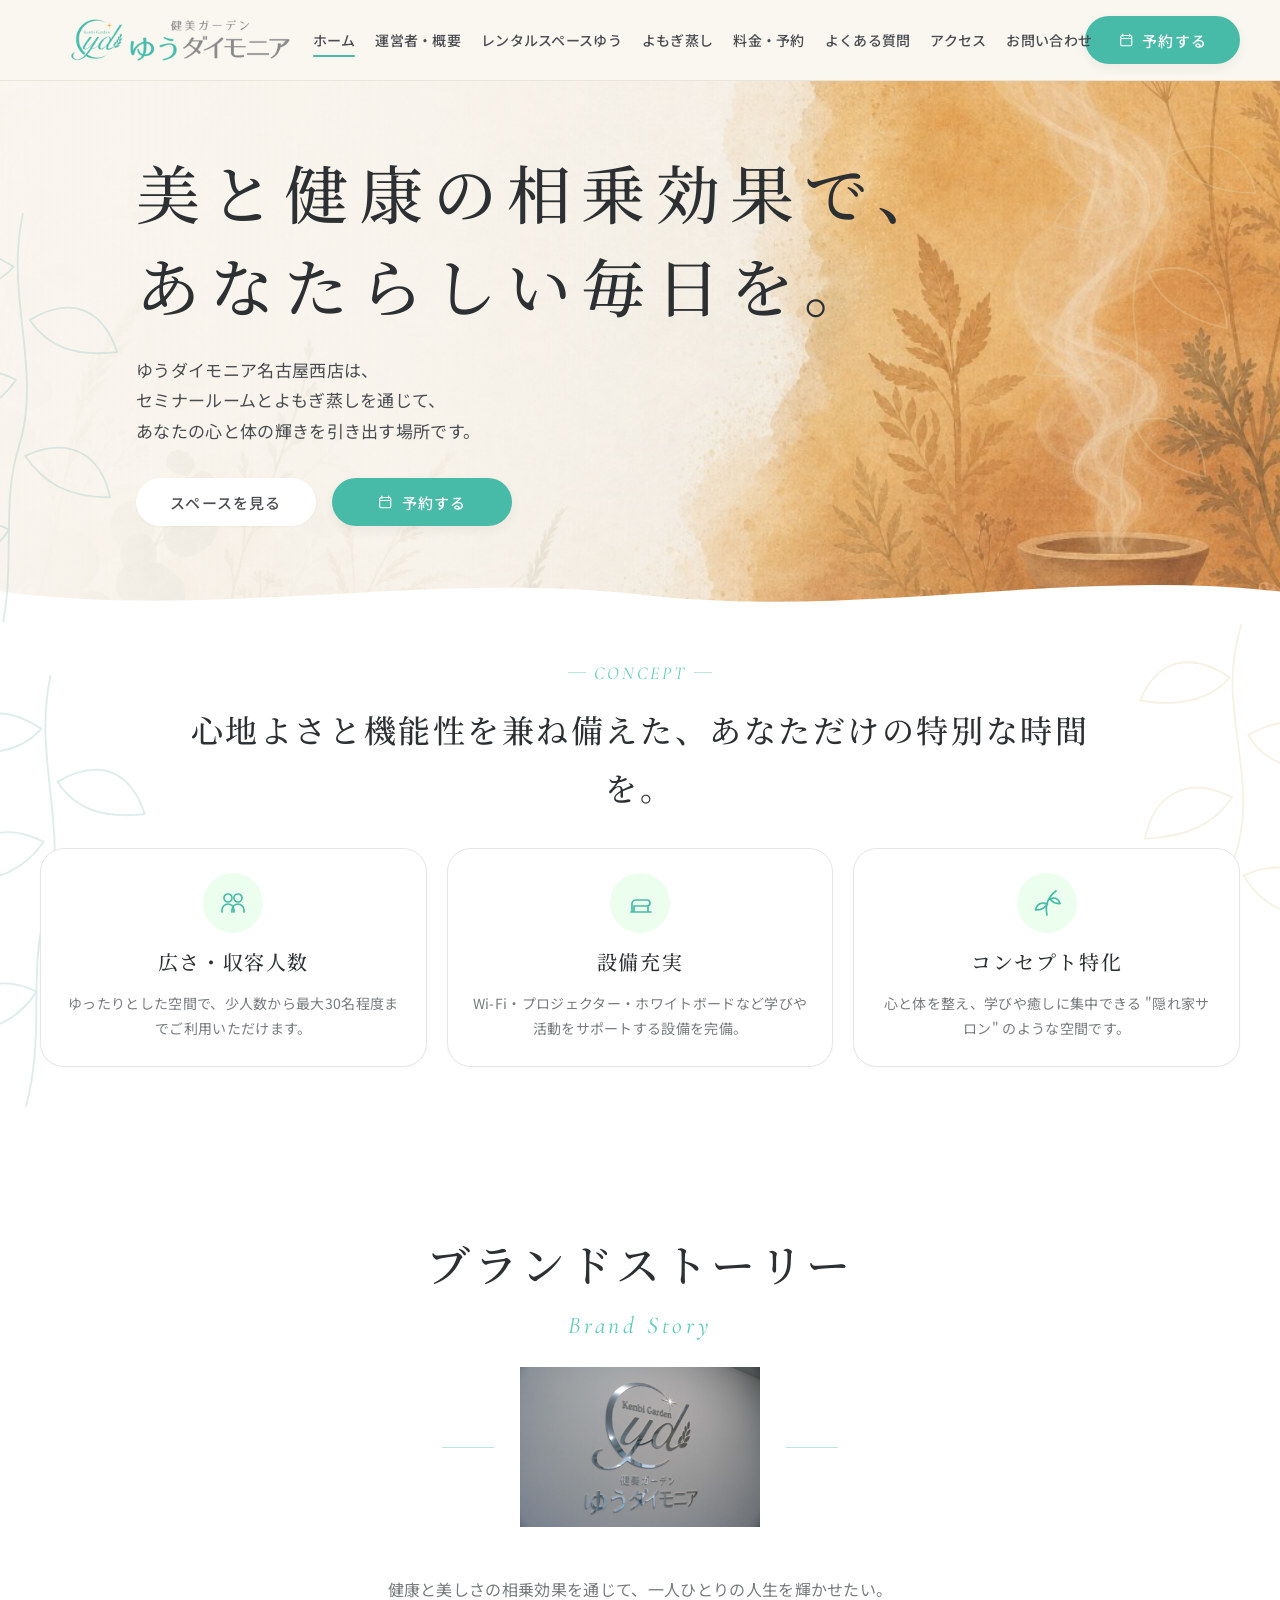
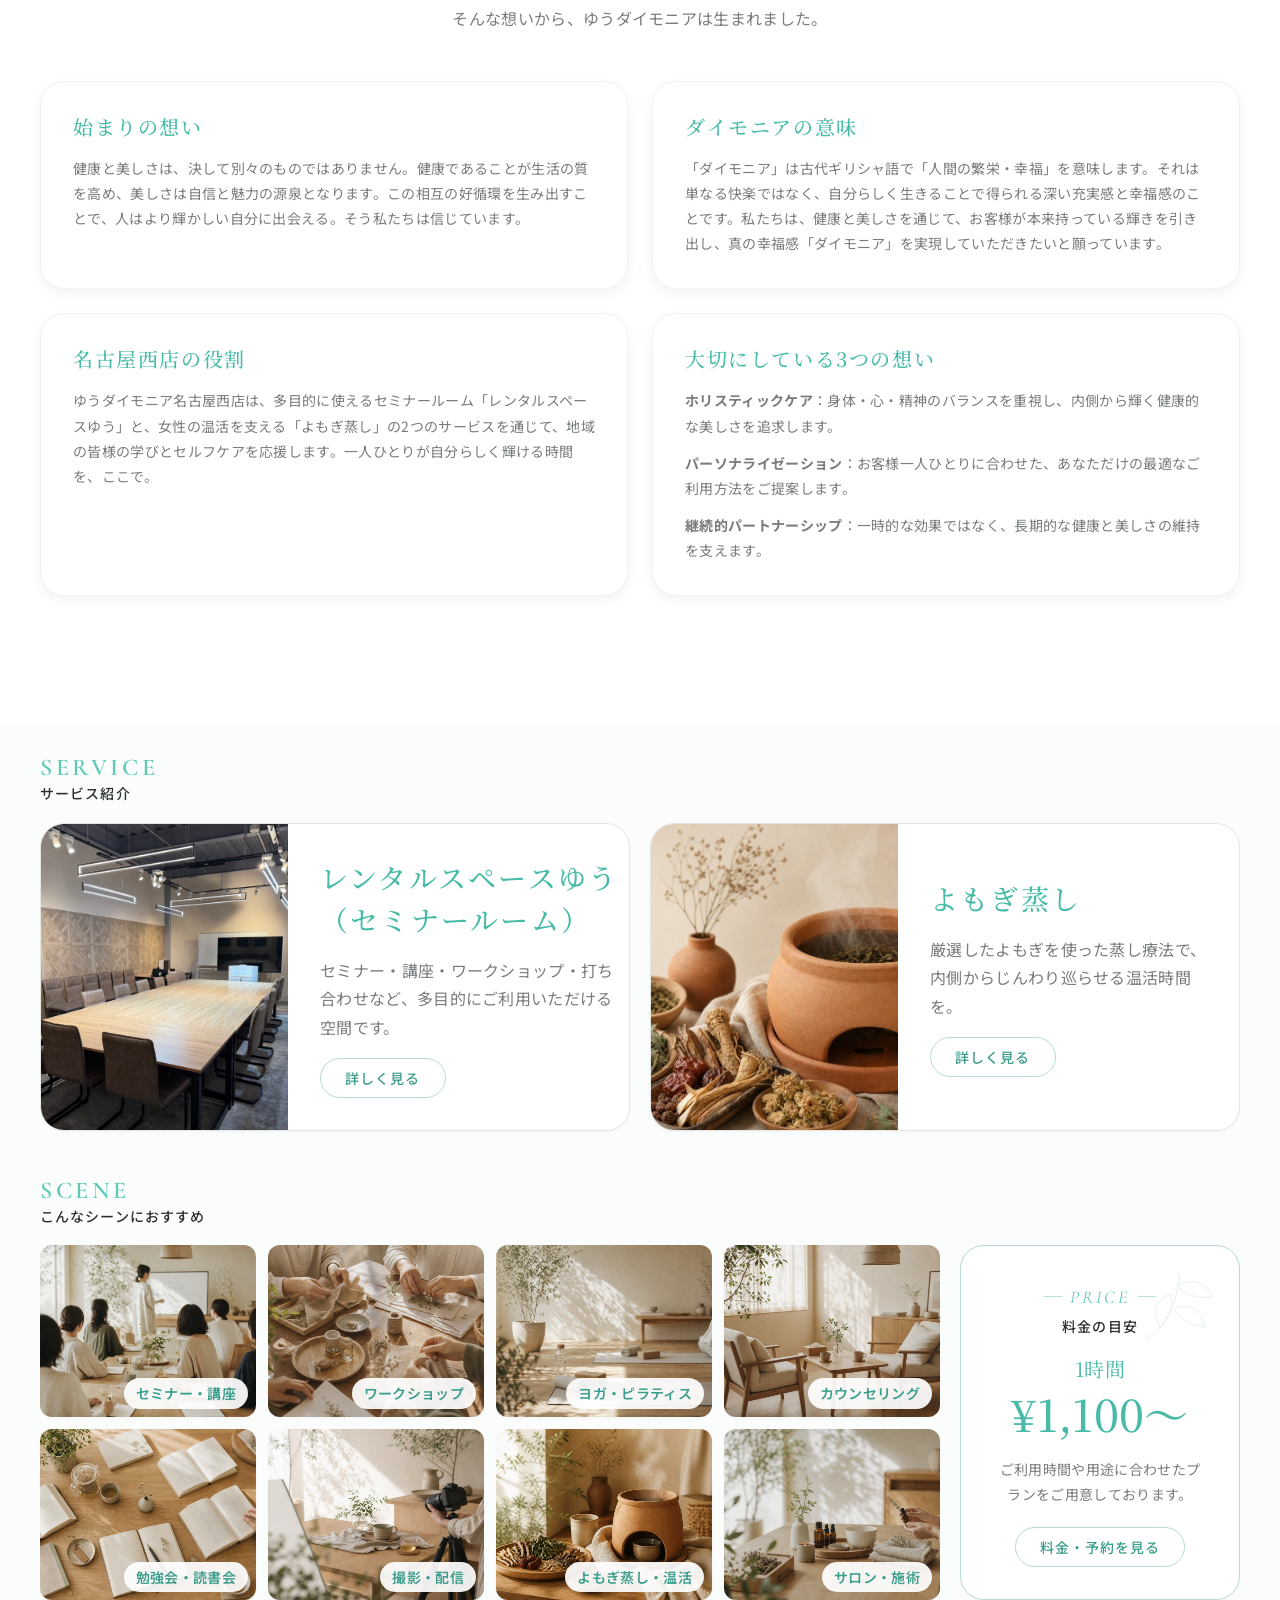
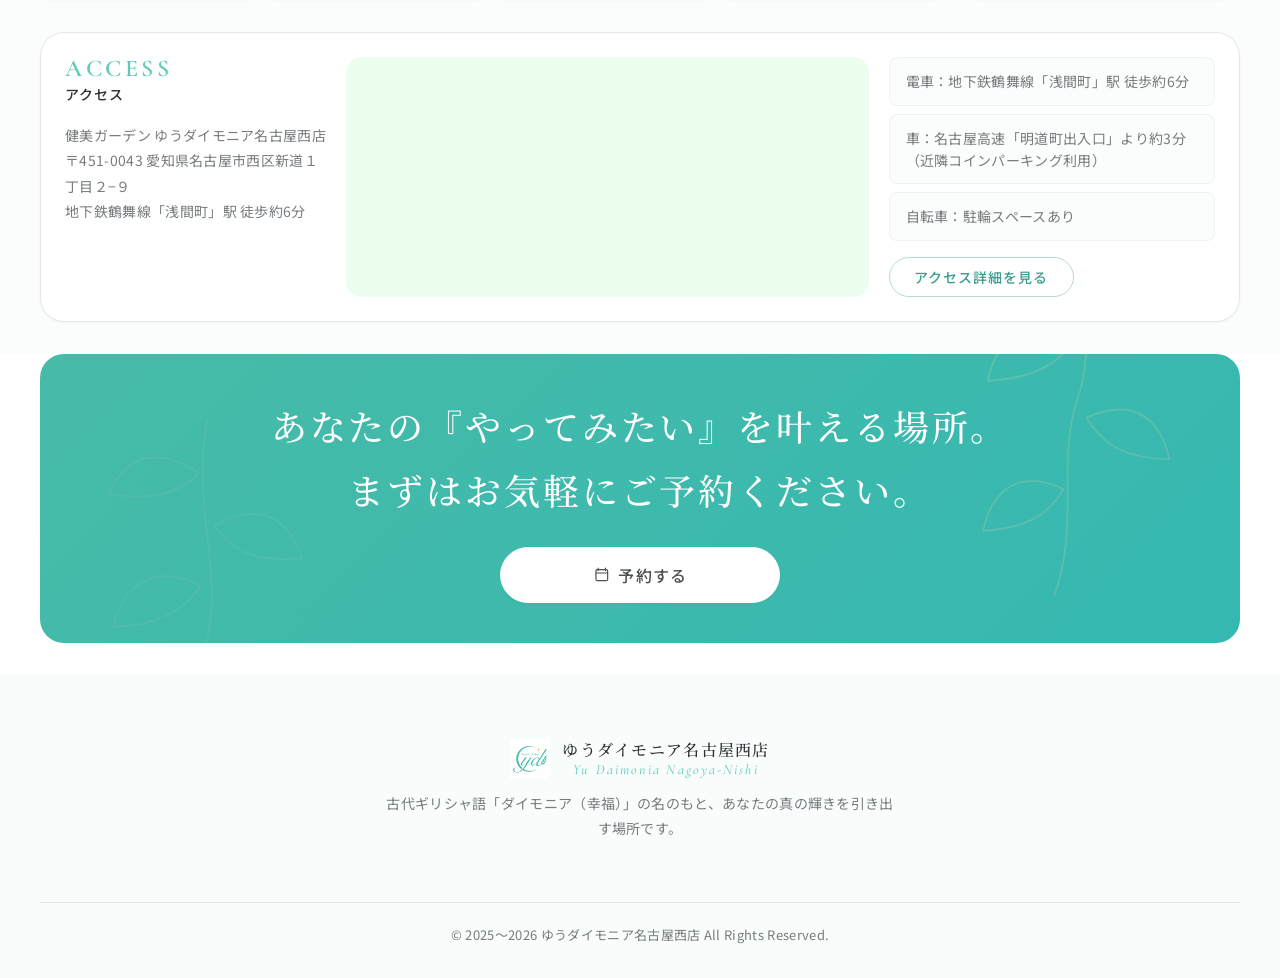
==== commit aa50056a: "Add files via upload" ====
--- a/index.html
+++ b/index.html
@@ -1,457 +1,457 @@
-﻿<!DOCTYPE html>
-<html lang="ja">
-<head>
-  <meta charset="UTF-8">
-  <meta name="viewport" content="width=device-width, initial-scale=1.0">
-  <meta http-equiv="X-UA-Compatible" content="IE=edge">
-  <!-- TODO: 本番ドメイン確定後に example.com を差し替え -->
-  <title>ゆうダイモニア名古屋西店｜セミナールームと黄土漢方蒸しで心と体を整える</title>
-  <meta name="description" content="名古屋市西区のレンタルスペースと温活サロン。レンタルスペースゆうのセミナールームと、黄土漢方蒸しを通じて、健康と美しさの相乗効果を提供。ホリスティックケアであなたらしい毎日をサポートします。">
-  <link rel="canonical" href="https://example.com/">
-  <meta name="robots" content="index,follow,max-image-preview:large">
-  <meta name="format-detection" content="telephone=no">
-  <meta property="og:type" content="website">
-  <meta property="og:site_name" content="ゆうダイモニア名古屋西店">
-  <meta property="og:locale" content="ja_JP">
-  <meta property="og:title" content="ゆうダイモニア名古屋西店｜セミナールームと黄土漢方蒸しで心と体を整える">
-  <meta property="og:description" content="名古屋市西区のレンタルスペースと温活サロン。レンタルスペースゆうのセミナールームと、黄土漢方蒸しを通じて、健康と美しさの相乗効果を提供。ホリスティックケアであなたらしい毎日をサポートします。">
-  <meta property="og:url" content="https://example.com/">
-  <meta property="og:image" content="https://example.com/assets/images/ogp.jpg">
-  <meta property="og:image:width" content="1200">
-  <meta property="og:image:height" content="630">
-  <meta name="twitter:card" content="summary_large_image">
-  <meta name="twitter:title" content="ゆうダイモニア名古屋西店｜セミナールームと黄土漢方蒸しで心と体を整える">
-  <meta name="twitter:description" content="名古屋市西区のレンタルスペースと温活サロン。レンタルスペースゆうのセミナールームと、黄土漢方蒸しを通じて、健康と美しさの相乗効果を提供。ホリスティックケアであなたらしい毎日をサポートします。">
-  <meta name="twitter:image" content="https://example.com/assets/images/ogp.jpg">
-  <link rel="icon" href="favicon.ico?v=2" sizes="any">
-  <link rel="icon" href="apple-touch-icon.png?v=2" type="image/png" sizes="300x300">
-  <link rel="apple-touch-icon" href="apple-touch-icon.png">
-  <link rel="preconnect" href="https://fonts.googleapis.com">
-  <link rel="preconnect" href="https://fonts.gstatic.com" crossorigin>
-  <link rel="stylesheet" href="assets/css/style.css">
-  <script type="application/ld+json">
-{
-    "@context":  "https://schema.org",
-    "@type":  "Organization",
-    "@id":  "https://example.com/#organization",
-    "name":  "ゆうダイモニア名古屋西店",
-    "alternateName":  "Yu Daimonia Nagoya-Nishi",
-    "url":  "https://example.com/",
-    "logo":  {
-                 "@type":  "ImageObject",
-                 "url":  "https://example.com/assets/images/logo.png",
-                 "width":  600,
-                 "height":  200
-             },
-    "description":  "ゆうダイモニア名古屋西店は、レンタルスペースゆう（セミナールーム）と黄土漢方蒸しを提供する、健康と美しさの相乗効果を支えるサロンです。",
-    "parentOrganization":  {
-                               "@type":  "Organization",
-                               "name":  "ゆうダイモニア",
-                               "url":  "https://yu-daimonia.com/"
-                           },
-    "sameAs":  [
-                   "https://yu-daimonia.com/"
-               ]
-}
-  </script>
-  <!-- TODO: 電話番号・緯度経度は本番情報確定後に差し替え -->
-  <script type="application/ld+json">
-{
-    "@context":  "https://schema.org",
-    "@type":  "HealthAndBeautyBusiness",
-    "@id":  "https://example.com/#localbusiness",
-    "name":  "健美ガーデン ゆうダイモニア名古屋西店",
-    "image":  "https://example.com/assets/images/ogp.jpg",
-    "url":  "https://example.com/",
-    "telephone":  "+81-XX-XXXX-XXXX",
-    "priceRange":  "￥1,100〜",
-    "address":  {
-                    "@type":  "PostalAddress",
-                    "streetAddress":  "新道１丁目２−９",
-                    "addressLocality":  "名古屋市西区",
-                    "addressRegion":  "愛知県",
-                    "postalCode":  "451-0043",
-                    "addressCountry":  "JP"
-                },
-    "geo":  {
-                "@type":  "GeoCoordinates",
-                "latitude":  "35.XXXX",
-                "longitude":  "136.XXXX"
-            },
-    "openingHoursSpecification":  [
-                                      {
-                                          "@type":  "OpeningHoursSpecification",
-                                          "dayOfWeek":  [
-                                                            "Monday",
-                                                            "Tuesday",
-                                                            "Wednesday",
-                                                            "Thursday",
-                                                            "Friday",
-                                                            "Saturday",
-                                                            "Sunday"
-                                                        ],
-                                          "opens":  "09:30",
-                                          "closes":  "17:30"
-                                      }
-                                  ],
-    "areaServed":  {
-                       "@type":  "City",
-                       "name":  "名古屋市"
-                   },
-    "hasOfferCatalog":  {
-                            "@type":  "OfferCatalog",
-                            "name":  "提供サービス",
-                            "itemListElement":  [
-                                                    {
-                                                        "@type":  "Offer",
-                                                        "itemOffered":  {
-                                                                            "@type":  "Service",
-                                                                            "name":  "レンタルスペースゆう（セミナールーム）",
-                                                                            "description":  "セミナー・講座・ワークショップ・撮影など多目的にご利用いただけるセミナールームの時間貸し。"
-                                                                        },
-                                                        "priceSpecification":  {
-                                                                                   "@type":  "PriceSpecification",
-                                                                                   "price":  "1100",
-                                                                                   "priceCurrency":  "JPY",
-                                                                                   "unitText":  "HOUR"
-                                                                               }
-                                                    },
-                                                    {
-                                                        "@type":  "Offer",
-                                                        "itemOffered":  {
-                                                                            "@type":  "Service",
-                                                                            "name":  "黄土漢方蒸し",
-                                                                            "description":  "黄土の遠赤外線と漢方ハーブの蒸気で内側から温める温活サービス。"
-                                                                        },
-                                                        "priceSpecification":  {
-                                                                                   "@type":  "PriceSpecification",
-                                                                                   "price":  "3300",
-                                                                                   "priceCurrency":  "JPY",
-                                                                                   "unitText":  "SESSION"
-                                                                               }
-                                                    }
-                                                ]
-                        }
-}
-  </script>
-</head>
-<body>
-  <a class="skip-link" href="#main-content">本文へスキップ</a>
-  <header class="site-header">
-    <div class="site-header__inner">
-      <a href="index.html" class="site-logo site-logo--image" aria-label="ゆうダイモニア名古屋西店 ホーム">
-        <img class="site-logo__image" src="assets/images/logo.png" alt="健美ガーデン ゆうダイモニア名古屋西店ロゴ">
-      </a>
-
-      <nav class="global-nav" aria-label="グローバルナビゲーション">
-        <ul class="global-nav__list">
-          <li><a href="index.html" aria-current="page">ホーム</a></li>
-          <li><a href="about.html">運営者・概要</a></li>
-          <li><a href="space.html">レンタルスペースゆう</a></li>
-          <li><a href="kanpou.html">黄土漢方蒸し</a></li>
-          <li><a href="price.html">料金・予約</a></li>
-          <li><a href="faq.html">よくある質問</a></li>
-          <li><a href="access.html">アクセス</a></li>
-          <li><a href="contact.html">お問い合わせ</a></li>
-        </ul>
-      </nav>
-
-      <a href="contact.html" class="btn btn--primary btn--pill site-header__cta">
-        <svg class="btn__icon" viewBox="0 0 24 24" aria-hidden="true">
-          <path d="M7 3v3M17 3v3M4.5 9.5h15M6 5h12a2 2 0 0 1 2 2v11a2 2 0 0 1-2 2H6a2 2 0 0 1-2-2V7a2 2 0 0 1 2-2Z" fill="none" stroke="currentColor" stroke-width="1.6" stroke-linecap="round"/>
-        </svg>
-        <span>予約する</span>
-      </a>
-
-      <button class="hamburger" type="button" aria-label="メニューを開く" aria-expanded="false" aria-controls="mobile-nav">
-        <span></span><span></span><span></span>
-      </button>
-    </div>
-  </header>
-
-  <div class="mobile-nav-backdrop" aria-hidden="true"></div>
-  <nav class="mobile-nav" id="mobile-nav" aria-label="モバイルナビゲーション">
-    <ul class="mobile-nav__list">
-      <li><a href="index.html" aria-current="page">ホーム</a></li>
-      <li><a href="about.html">運営者・概要</a></li>
-      <li><a href="space.html">レンタルスペースゆう</a></li>
-      <li><a href="kanpou.html">黄土漢方蒸し</a></li>
-      <li><a href="price.html">料金・予約</a></li>
-      <li><a href="faq.html">よくある質問</a></li>
-      <li><a href="access.html">アクセス</a></li>
-      <li><a href="contact.html">お問い合わせ</a></li>
-    </ul>
-    <a href="contact.html" class="btn btn--primary mobile-nav__cta">予約する</a>
-  </nav>
-
-  <main id="main-content">
-    <section class="home-hero">
-      <div class="home-hero__bg" role="img" aria-label="明るいセミナールームのイメージ写真"></div>
-      <img class="decoration-leaf home-hero__leaf home-hero__leaf--left" src="assets/svg/leaf-deco-01.svg" alt="" aria-hidden="true">
-      <img class="decoration-leaf home-hero__leaf home-hero__leaf--right" src="assets/svg/leaf-deco-02.svg" alt="" aria-hidden="true">
-      <div class="home-hero__inner">
-        <div class="home-hero__content">
-          <h1 class="home-hero__title">
-            <span class="home-hero__title-line">美と健康の相乗効果で、</span><br>
-            <span class="home-hero__title-line">あなたらしい毎日を。</span>
-          </h1>
-          <p class="home-hero__lead">ゆうダイモニア名古屋西店は、<br>セミナールームと黄土漢方蒸しを通じて、<br>あなたの心と体の輝きを引き出す場所です。</p>
-          <div class="home-hero__actions">
-            <a href="space.html" class="btn btn--white">
-              <span>スペースを見る</span>
-            </a>
-            <a href="contact.html" class="btn btn--primary">
-              <svg class="btn__icon" viewBox="0 0 24 24" aria-hidden="true">
-                <path d="M7 3v3M17 3v3M4.5 9.5h15M6 5h12a2 2 0 0 1 2 2v11a2 2 0 0 1-2 2H6a2 2 0 0 1-2-2V7a2 2 0 0 1 2-2Z" fill="none" stroke="currentColor" stroke-width="1.6" stroke-linecap="round"/>
-              </svg>
-              <span>予約する</span>
-            </a>
-          </div>
-        </div>
-      </div>
-      <div class="wave-divider" aria-hidden="true">
-        <svg viewBox="0 0 1440 80" preserveAspectRatio="none">
-          <path d="M0,38 C240,76 480,10 720,42 C960,76 1200,6 1440,38 L1440,80 L0,80 Z" fill="var(--color-bg-base)"/>
-        </svg>
-      </div>
-    </section>
-
-    <section class="home-concept section">
-      <img class="decoration-leaf decoration-leaf--left" src="assets/svg/leaf-deco-01.svg" alt="" aria-hidden="true">
-      <img class="decoration-leaf decoration-leaf--right" src="assets/svg/leaf-deco-02.svg" alt="" aria-hidden="true">
-      <div class="container">
-        <div class="home-concept__heading">
-          <p class="home-eyebrow">CONCEPT</p>
-          <h2>心地よさと機能性を兼ね備えた、あなただけの特別な時間を。</h2>
-        </div>
-        <div class="home-feature-grid">
-          <article class="feature-card home-feature-card">
-            <div class="feature-card__icon">
-              <svg viewBox="0 0 32 32" aria-hidden="true">
-                <path d="M11 15a4 4 0 1 0 0-8 4 4 0 0 0 0 8ZM21 15a4 4 0 1 0 0-8 4 4 0 0 0 0 8ZM5 25v-2a6 6 0 0 1 12 0v2M15 25v-2a6 6 0 0 1 12 0v2" fill="none" stroke="currentColor" stroke-width="1.7" stroke-linecap="round"/>
-              </svg>
-            </div>
-            <h3 class="feature-card__title">広さ・収容人数</h3>
-            <p class="feature-card__text">ゆったりとした空間で、少人数から最大30名程度までご利用いただけます。</p>
-          </article>
-          <article class="feature-card home-feature-card">
-            <div class="feature-card__icon">
-              <svg viewBox="0 0 32 32" aria-hidden="true">
-                <path d="M10 19h13a3 3 0 0 0 0-6H12a4 4 0 0 0-4 4v8M10 19v6M24 19v6M7 25h20" fill="none" stroke="currentColor" stroke-width="1.7" stroke-linecap="round" stroke-linejoin="round"/>
-              </svg>
-            </div>
-            <h3 class="feature-card__title">設備充実</h3>
-            <p class="feature-card__text">Wi-Fi・プロジェクター・ホワイトボードなど学びや活動をサポートする設備を完備。</p>
-          </article>
-          <article class="feature-card home-feature-card">
-            <div class="feature-card__icon">
-              <svg viewBox="0 0 32 32" aria-hidden="true">
-                <path d="M16 28 C14 19 17 10 25 4M16.5 17 C10 14.5 6.2 17 4.5 23 C10 23.2 13.6 21.5 16.5 17ZM19 12 C23.8 9.8 27.3 11.4 29 16.5 C24.7 16.8 21.7 15.4 19 12Z" fill="none" stroke="currentColor" stroke-width="1.7" stroke-linecap="round" stroke-linejoin="round"/>
-              </svg>
-            </div>
-            <h3 class="feature-card__title">コンセプト特化</h3>
-            <p class="feature-card__text">心と体を整え、学びや癒しに集中できる "隠れ家サロン" のような空間です。</p>
-          </article>
-        </div>
-      </div>
-    </section>
-
-    <section class="section section--brand-story" aria-labelledby="brand-story-heading">
-      <div class="container">
-        <div class="section-heading">
-          <h2 class="section-heading__jp" id="brand-story-heading">ブランドストーリー</h2>
-          <p class="section-heading__en">Brand Story</p>
-          <div class="section-heading__divider" aria-hidden="true">
-            <span class="divider-line"></span>
-            <img class="brand-story-divider-image" src="assets/images/brand-story.jpg" alt="">
-            <span class="divider-line"></span>
-          </div>
-        </div>
-        <p class="section-lead">健康と美しさの相乗効果を通じて、一人ひとりの人生を輝かせたい。<br>そんな想いから、ゆうダイモニアは生まれました。</p>
-        <div class="brand-story-grid">
-          <article class="brand-story-block">
-            <h3>始まりの想い</h3>
-            <p>健康と美しさは、決して別々のものではありません。健康であることが生活の質を高め、美しさは自信と魅力の源泉となります。この相互の好循環を生み出すことで、人はより輝かしい自分に出会える。そう私たちは信じています。</p>
-          </article>
-          <article class="brand-story-block">
-            <h3>ダイモニアの意味</h3>
-            <p>「ダイモニア」は古代ギリシャ語で「人間の繁栄・幸福」を意味します。それは単なる快楽ではなく、自分らしく生きることで得られる深い充実感と幸福感のことです。私たちは、健康と美しさを通じて、お客様が本来持っている輝きを引き出し、真の幸福感「ダイモニア」を実現していただきたいと願っています。</p>
-          </article>
-          <article class="brand-story-block">
-            <h3>名古屋西店の役割</h3>
-            <p>ゆうダイモニア名古屋西店は、多目的に使えるセミナールーム「レンタルスペースゆう」と、女性の温活を支える「黄土漢方蒸し」の2つのサービスを通じて、地域の皆様の学びとセルフケアを応援します。一人ひとりが自分らしく輝ける時間を、ここで。</p>
-          </article>
-          <article class="brand-story-block">
-            <h3>大切にしている3つの想い</h3>
-            <ul>
-              <li><strong>ホリスティックケア</strong>：身体・心・精神のバランスを重視し、内側から輝く健康的な美しさを追求します。</li>
-              <li><strong>パーソナライゼーション</strong>：お客様一人ひとりに合わせた、あなただけの最適なご利用方法をご提案します。</li>
-              <li><strong>継続的パートナーシップ</strong>：一時的な効果ではなく、長期的な健康と美しさの維持を支えます。</li>
-            </ul>
-          </article>
-        </div>
-      </div>
-    </section>
-
-    <section class="home-main-panels">
-      <div class="container home-main-panels__grid">
-        <section class="home-service" aria-labelledby="service-title">
-          <div class="home-section-label">
-            <p>SERVICE</p>
-            <h2 id="service-title">サービス紹介</h2>
-          </div>
-          <div class="home-service__grid">
-            <article class="card image-card home-service-card">
-              <img class="image-card__image" src="assets/images/room01.jpg" alt="大型テーブルと椅子、モニターを備えたセミナールームの室内写真">
-              <div class="image-card__body">
-                <h3 class="card__title">レンタルスペースゆう<br>（セミナールーム）</h3>
-                <p class="card__text">セミナー・講座・ワークショップ・打ち合わせなど、多目的にご利用いただける空間です。</p>
-                <a href="space.html" class="btn btn--ghost btn--sm">詳しく見る</a>
-              </div>
-            </article>
-            <article class="card image-card home-service-card">
-              <img class="image-card__image" src="assets/images/kanpou-steam-main.jpg" alt="黄土漢方蒸し器と漢方ハーブから湯気が立ちのぼる写真">
-              <div class="image-card__body">
-                <h3 class="card__title">黄土漢方蒸し</h3>
-                <p class="card__text">厳選した黄土と漢方ハーブを使った蒸し療法で、内側からじんわり巡らせる温活時間を。</p>
-                <a href="kanpou.html" class="btn btn--ghost btn--sm">詳しく見る</a>
-              </div>
-            </article>
-          </div>
-        </section>
-
-        <section class="home-scene" aria-labelledby="scene-title">
-          <div class="home-section-label">
-            <p>SCENE</p>
-            <h2 id="scene-title">こんなシーンにおすすめ</h2>
-          </div>
-          <div class="home-scene__content">
-            <div class="home-scene__grid" aria-label="おすすめの利用シーン">
-              <article class="home-scene-item">
-                <img src="assets/images/home-scene-seminar.png" alt="セミナー・講座の様子" width="320" height="220" loading="lazy">
-                <span>セミナー・講座</span>
-              </article>
-              <article class="home-scene-item">
-                <img src="assets/images/home-scene-workshop.png" alt="ハンドメイドなどのワークショップの様子" width="320" height="220" loading="lazy">
-                <span>ワークショップ</span>
-              </article>
-              <article class="home-scene-item">
-                <img src="assets/images/home-scene-yoga.png" alt="ヨガマットでストレッチ・瞑想する様子" width="320" height="220" loading="lazy">
-                <span>ヨガ・ピラティス</span>
-              </article>
-              <article class="home-scene-item">
-                <img src="assets/images/home-scene-counseling.png" alt="ソファで対話するカウンセリングの様子" width="320" height="220" loading="lazy">
-                <span>カウンセリング</span>
-              </article>
-              <article class="home-scene-item">
-                <img src="assets/images/home-scene-study.png" alt="本とお茶を囲む勉強会・読書会の様子" width="320" height="220" loading="lazy">
-                <span>勉強会・読書会</span>
-              </article>
-              <article class="home-scene-item">
-                <img src="assets/images/home-scene-photo.png" alt="カメラで撮影・配信する様子" width="320" height="220" loading="lazy">
-                <span>撮影・配信</span>
-              </article>
-              <article class="home-scene-item">
-                <img src="assets/images/home-scene-yomogi.png" alt="黄土漢方蒸し器と漢方ハーブの温活シーン" width="320" height="220" loading="lazy">
-                <span>黄土漢方蒸し・温活</span>
-              </article>
-              <article class="home-scene-item">
-                <img src="assets/images/home-scene-salon.png" alt="アロマオイルを使うサロン・施術の様子" width="320" height="220" loading="lazy">
-                <span>サロン・施術</span>
-              </article>
-            </div>
-            <aside class="home-price-card" aria-labelledby="price-card-title">
-              <img class="home-price-card__leaf" src="assets/svg/leaf-deco-corner-01.svg" alt="" aria-hidden="true">
-              <p class="home-eyebrow">PRICE</p>
-              <h3 id="price-card-title">料金の目安</h3>
-              <p class="home-price-card__price">1時間 <strong>¥1,100〜</strong></p>
-              <p class="home-price-card__text">ご利用時間や用途に合わせたプランをご用意しております。</p>
-              <a href="price.html" class="btn btn--ghost btn--sm">料金・予約を見る</a>
-            </aside>
-          </div>
-        </section>
-      </div>
-    </section>
-
-    <section class="home-access">
-      <div class="container home-access__grid">
-        <div class="home-access__info">
-          <div class="home-section-label">
-            <p>ACCESS</p>
-            <h2>アクセス</h2>
-          </div>
-          <address>
-            健美ガーデン ゆうダイモニア名古屋西店<br>
-            〒451-0043 愛知県名古屋市西区新道１丁目２−９<br>
-            地下鉄鶴舞線「浅間町」駅 徒歩約6分
-          </address>
-        </div>
-        <div class="home-access__map">
-          <iframe
-            class="home-access__map-iframe"
-            src="https://www.google.com/maps?q=%E3%80%92451-0043%20%E6%84%9B%E7%9F%A5%E7%9C%8C%E5%90%8D%E5%8F%A4%E5%B1%8B%E5%B8%82%E8%A5%BF%E5%8C%BA%E6%96%B0%E9%81%93%EF%BC%91%E4%B8%81%E7%9B%AE%EF%BC%92%E2%88%92%EF%BC%99&output=embed"
-            width="100%"
-            height="220"
-            style="display:block;width:100%;height:100%;min-height:220px;border:0;"
-            title="健美ガーデン ゆうダイモニア名古屋西店のGoogleマップ"
-            loading="lazy"
-            referrerpolicy="no-referrer-when-downgrade"
-            allowfullscreen>
-          </iframe>
-        </div>
-        <div class="home-access__guide">
-          <ul>
-            <li>電車：地下鉄鶴舞線「浅間町」駅 徒歩約6分</li>
-            <li>車：名古屋高速「明道町出入口」より約3分（近隣コインパーキング利用）</li>
-            <li>自転車：駐輪スペースあり</li>
-          </ul>
-          <a href="access.html" class="btn btn--ghost btn--sm">アクセス詳細を見る</a>
-        </div>
-      </div>
-    </section>
-
-    <section class="home-final-cta">
-      <img class="decoration-leaf home-final-cta__leaf home-final-cta__leaf--left" src="assets/svg/leaf-deco-01.svg" alt="" aria-hidden="true">
-      <img class="decoration-leaf home-final-cta__leaf home-final-cta__leaf--right" src="assets/svg/leaf-deco-02.svg" alt="" aria-hidden="true">
-      <div class="container home-final-cta__inner">
-        <h2>あなたの『やってみたい』を叶える場所。<br>まずはお気軽にご予約ください。</h2>
-        <a href="contact.html" class="btn btn--white btn--lg">
-          <svg class="btn__icon" viewBox="0 0 24 24" aria-hidden="true">
-            <path d="M7 3v3M17 3v3M4.5 9.5h15M6 5h12a2 2 0 0 1 2 2v11a2 2 0 0 1-2 2H6a2 2 0 0 1-2-2V7a2 2 0 0 1 2-2Z" fill="none" stroke="currentColor" stroke-width="1.6" stroke-linecap="round"/>
-          </svg>
-          <span>予約する</span>
-        </a>
-      </div>
-    </section>
-  </main>
-
-  <footer class="site-footer site-footer--compact">
-    <div class="site-footer__inner">
-      <div class="site-footer__brand">
-        <a href="index.html" class="site-logo" aria-label="ゆうダイモニア名古屋西店 ホーム">
-          <img class="site-logo__mark site-logo__mark--image" src="assets/images/kenbi-garden-mark.png" alt="健美ガーデン" width="40" height="40">
-          <span class="site-logo__name-jp">ゆうダイモニア名古屋西店</span>
-          <span class="site-logo__name-en">Yu Daimonia Nagoya-Nishi</span>
-        </a>
-        <p class="site-footer__tagline">古代ギリシャ語「ダイモニア（幸福）」の名のもと、あなたの真の輝きを引き出す場所です。</p>
-      </div>
-      <nav class="site-footer__nav" aria-label="フッターナビゲーション">
-        <div>
-          <h2 class="site-footer__group-title">ナビゲーション</h2>
-          <ul class="site-footer__list">
-            <li><a href="index.html">ホーム</a></li>
-            <li><a href="space.html">スペースについて</a></li>
-            <li><a href="price.html">ご利用料金</a></li>
-            <li><a href="faq.html">よくあるご質問</a></li>
-          </ul>
-        </div>
-      </nav>
-      <div class="site-footer__bottom">
-        <p>© <span data-copyright-range data-copyright-start="2025">2025</span> ゆうダイモニア名古屋西店 All Rights Reserved.</p>
-      </div>
-    </div>
-  </footer>
-
-  <script src="assets/js/main.js" defer></script>
-</body>
-</html>
+﻿<!DOCTYPE html>
+<html lang="ja">
+<head>
+  <meta charset="UTF-8">
+  <meta name="viewport" content="width=device-width, initial-scale=1.0">
+  <meta http-equiv="X-UA-Compatible" content="IE=edge">
+  <!-- TODO: 本番ドメイン確定後に example.com を差し替え -->
+  <title>ゆうダイモニア名古屋西店｜セミナールームとよもぎ蒸しで心と体を整える</title>
+  <meta name="description" content="名古屋市西区のレンタルスペースと温活サロン。レンタルスペースゆうのセミナールームと、よもぎ蒸しを通じて、健康と美しさの相乗効果を提供。ホリスティックケアであなたらしい毎日をサポートします。">
+  <link rel="canonical" href="https://example.com/">
+  <meta name="robots" content="index,follow,max-image-preview:large">
+  <meta name="format-detection" content="telephone=no">
+  <meta property="og:type" content="website">
+  <meta property="og:site_name" content="ゆうダイモニア名古屋西店">
+  <meta property="og:locale" content="ja_JP">
+  <meta property="og:title" content="ゆうダイモニア名古屋西店｜セミナールームとよもぎ蒸しで心と体を整える">
+  <meta property="og:description" content="名古屋市西区のレンタルスペースと温活サロン。レンタルスペースゆうのセミナールームと、よもぎ蒸しを通じて、健康と美しさの相乗効果を提供。ホリスティックケアであなたらしい毎日をサポートします。">
+  <meta property="og:url" content="https://example.com/">
+  <meta property="og:image" content="https://example.com/assets/images/ogp.jpg">
+  <meta property="og:image:width" content="1200">
+  <meta property="og:image:height" content="630">
+  <meta name="twitter:card" content="summary_large_image">
+  <meta name="twitter:title" content="ゆうダイモニア名古屋西店｜セミナールームとよもぎ蒸しで心と体を整える">
+  <meta name="twitter:description" content="名古屋市西区のレンタルスペースと温活サロン。レンタルスペースゆうのセミナールームと、よもぎ蒸しを通じて、健康と美しさの相乗効果を提供。ホリスティックケアであなたらしい毎日をサポートします。">
+  <meta name="twitter:image" content="https://example.com/assets/images/ogp.jpg">
+  <link rel="icon" href="favicon.ico?v=2" sizes="any">
+  <link rel="icon" href="apple-touch-icon.png?v=2" type="image/png" sizes="300x300">
+  <link rel="apple-touch-icon" href="apple-touch-icon.png">
+  <link rel="preconnect" href="https://fonts.googleapis.com">
+  <link rel="preconnect" href="https://fonts.gstatic.com" crossorigin>
+  <link rel="stylesheet" href="assets/css/style.css">
+  <script type="application/ld+json">
+{
+    "@context":  "https://schema.org",
+    "@type":  "Organization",
+    "@id":  "https://example.com/#organization",
+    "name":  "ゆうダイモニア名古屋西店",
+    "alternateName":  "Yu Daimonia Nagoya-Nishi",
+    "url":  "https://example.com/",
+    "logo":  {
+                 "@type":  "ImageObject",
+                 "url":  "https://example.com/assets/images/logo.png",
+                 "width":  600,
+                 "height":  200
+             },
+    "description":  "ゆうダイモニア名古屋西店は、レンタルスペースゆう（セミナールーム）とよもぎ蒸しを提供する、健康と美しさの相乗効果を支えるサロンです。",
+    "parentOrganization":  {
+                               "@type":  "Organization",
+                               "name":  "ゆうダイモニア",
+                               "url":  "https://yu-daimonia.com/"
+                           },
+    "sameAs":  [
+                   "https://yu-daimonia.com/"
+               ]
+}
+  </script>
+  <!-- TODO: 電話番号・緯度経度は本番情報確定後に差し替え -->
+  <script type="application/ld+json">
+{
+    "@context":  "https://schema.org",
+    "@type":  "HealthAndBeautyBusiness",
+    "@id":  "https://example.com/#localbusiness",
+    "name":  "健美ガーデン ゆうダイモニア名古屋西店",
+    "image":  "https://example.com/assets/images/ogp.jpg",
+    "url":  "https://example.com/",
+    "telephone":  "+81-XX-XXXX-XXXX",
+    "priceRange":  "￥1,100〜",
+    "address":  {
+                    "@type":  "PostalAddress",
+                    "streetAddress":  "新道１丁目２−９",
+                    "addressLocality":  "名古屋市西区",
+                    "addressRegion":  "愛知県",
+                    "postalCode":  "451-0043",
+                    "addressCountry":  "JP"
+                },
+    "geo":  {
+                "@type":  "GeoCoordinates",
+                "latitude":  "35.XXXX",
+                "longitude":  "136.XXXX"
+            },
+    "openingHoursSpecification":  [
+                                      {
+                                          "@type":  "OpeningHoursSpecification",
+                                          "dayOfWeek":  [
+                                                            "Monday",
+                                                            "Tuesday",
+                                                            "Wednesday",
+                                                            "Thursday",
+                                                            "Friday",
+                                                            "Saturday",
+                                                            "Sunday"
+                                                        ],
+                                          "opens":  "09:30",
+                                          "closes":  "17:30"
+                                      }
+                                  ],
+    "areaServed":  {
+                       "@type":  "City",
+                       "name":  "名古屋市"
+                   },
+    "hasOfferCatalog":  {
+                            "@type":  "OfferCatalog",
+                            "name":  "提供サービス",
+                            "itemListElement":  [
+                                                    {
+                                                        "@type":  "Offer",
+                                                        "itemOffered":  {
+                                                                            "@type":  "Service",
+                                                                            "name":  "レンタルスペースゆう（セミナールーム）",
+                                                                            "description":  "セミナー・講座・ワークショップ・撮影など多目的にご利用いただけるセミナールームの時間貸し。"
+                                                                        },
+                                                        "priceSpecification":  {
+                                                                                   "@type":  "PriceSpecification",
+                                                                                   "price":  "1100",
+                                                                                   "priceCurrency":  "JPY",
+                                                                                   "unitText":  "HOUR"
+                                                                               }
+                                                    },
+                                                    {
+                                                        "@type":  "Offer",
+                                                        "itemOffered":  {
+                                                                            "@type":  "Service",
+                                                                            "name":  "よもぎ蒸し",
+                                                                            "description":  "よもぎの蒸気で内側からじんわり温める温活サービス。"
+                                                                        },
+                                                        "priceSpecification":  {
+                                                                                   "@type":  "PriceSpecification",
+                                                                                   "price":  "3300",
+                                                                                   "priceCurrency":  "JPY",
+                                                                                   "unitText":  "SESSION"
+                                                                               }
+                                                    }
+                                                ]
+                        }
+}
+  </script>
+</head>
+<body>
+  <a class="skip-link" href="#main-content">本文へスキップ</a>
+  <header class="site-header">
+    <div class="site-header__inner">
+      <a href="index.html" class="site-logo site-logo--image" aria-label="ゆうダイモニア名古屋西店 ホーム">
+        <img class="site-logo__image" src="assets/images/logo.png" alt="健美ガーデン ゆうダイモニア名古屋西店ロゴ">
+      </a>
+
+      <nav class="global-nav" aria-label="グローバルナビゲーション">
+        <ul class="global-nav__list">
+          <li><a href="index.html" aria-current="page">ホーム</a></li>
+          <li><a href="about.html">運営者・概要</a></li>
+          <li><a href="space.html">レンタルスペースゆう</a></li>
+          <li><a href="kanpou.html">よもぎ蒸し</a></li>
+          <li><a href="price.html">料金・予約</a></li>
+          <li><a href="faq.html">よくある質問</a></li>
+          <li><a href="access.html">アクセス</a></li>
+          <li><a href="contact.html">お問い合わせ</a></li>
+        </ul>
+      </nav>
+
+      <a href="contact.html" class="btn btn--primary btn--pill site-header__cta">
+        <svg class="btn__icon" viewBox="0 0 24 24" aria-hidden="true">
+          <path d="M7 3v3M17 3v3M4.5 9.5h15M6 5h12a2 2 0 0 1 2 2v11a2 2 0 0 1-2 2H6a2 2 0 0 1-2-2V7a2 2 0 0 1 2-2Z" fill="none" stroke="currentColor" stroke-width="1.6" stroke-linecap="round"/>
+        </svg>
+        <span>予約する</span>
+      </a>
+
+      <button class="hamburger" type="button" aria-label="メニューを開く" aria-expanded="false" aria-controls="mobile-nav">
+        <span></span><span></span><span></span>
+      </button>
+    </div>
+  </header>
+
+  <div class="mobile-nav-backdrop" aria-hidden="true"></div>
+  <nav class="mobile-nav" id="mobile-nav" aria-label="モバイルナビゲーション">
+    <ul class="mobile-nav__list">
+      <li><a href="index.html" aria-current="page">ホーム</a></li>
+      <li><a href="about.html">運営者・概要</a></li>
+      <li><a href="space.html">レンタルスペースゆう</a></li>
+      <li><a href="kanpou.html">よもぎ蒸し</a></li>
+      <li><a href="price.html">料金・予約</a></li>
+      <li><a href="faq.html">よくある質問</a></li>
+      <li><a href="access.html">アクセス</a></li>
+      <li><a href="contact.html">お問い合わせ</a></li>
+    </ul>
+    <a href="contact.html" class="btn btn--primary mobile-nav__cta">予約する</a>
+  </nav>
+
+  <main id="main-content">
+    <section class="home-hero">
+      <div class="home-hero__bg" role="img" aria-label="明るいセミナールームのイメージ写真"></div>
+      <img class="decoration-leaf home-hero__leaf home-hero__leaf--left" src="assets/svg/leaf-deco-01.svg" alt="" aria-hidden="true">
+      <img class="decoration-leaf home-hero__leaf home-hero__leaf--right" src="assets/svg/leaf-deco-02.svg" alt="" aria-hidden="true">
+      <div class="home-hero__inner">
+        <div class="home-hero__content">
+          <h1 class="home-hero__title">
+            <span class="home-hero__title-line">美と健康の相乗効果で、</span><br>
+            <span class="home-hero__title-line">あなたらしい毎日を。</span>
+          </h1>
+          <p class="home-hero__lead">ゆうダイモニア名古屋西店は、<br>セミナールームとよもぎ蒸しを通じて、<br>あなたの心と体の輝きを引き出す場所です。</p>
+          <div class="home-hero__actions">
+            <a href="space.html" class="btn btn--white">
+              <span>スペースを見る</span>
+            </a>
+            <a href="contact.html" class="btn btn--primary">
+              <svg class="btn__icon" viewBox="0 0 24 24" aria-hidden="true">
+                <path d="M7 3v3M17 3v3M4.5 9.5h15M6 5h12a2 2 0 0 1 2 2v11a2 2 0 0 1-2 2H6a2 2 0 0 1-2-2V7a2 2 0 0 1 2-2Z" fill="none" stroke="currentColor" stroke-width="1.6" stroke-linecap="round"/>
+              </svg>
+              <span>予約する</span>
+            </a>
+          </div>
+        </div>
+      </div>
+      <div class="wave-divider" aria-hidden="true">
+        <svg viewBox="0 0 1440 80" preserveAspectRatio="none">
+          <path d="M0,38 C240,76 480,10 720,42 C960,76 1200,6 1440,38 L1440,80 L0,80 Z" fill="var(--color-bg-base)"/>
+        </svg>
+      </div>
+    </section>
+
+    <section class="home-concept section">
+      <img class="decoration-leaf decoration-leaf--left" src="assets/svg/leaf-deco-01.svg" alt="" aria-hidden="true">
+      <img class="decoration-leaf decoration-leaf--right" src="assets/svg/leaf-deco-02.svg" alt="" aria-hidden="true">
+      <div class="container">
+        <div class="home-concept__heading">
+          <p class="home-eyebrow">CONCEPT</p>
+          <h2>心地よさと機能性を兼ね備えた、あなただけの特別な時間を。</h2>
+        </div>
+        <div class="home-feature-grid">
+          <article class="feature-card home-feature-card">
+            <div class="feature-card__icon">
+              <svg viewBox="0 0 32 32" aria-hidden="true">
+                <path d="M11 15a4 4 0 1 0 0-8 4 4 0 0 0 0 8ZM21 15a4 4 0 1 0 0-8 4 4 0 0 0 0 8ZM5 25v-2a6 6 0 0 1 12 0v2M15 25v-2a6 6 0 0 1 12 0v2" fill="none" stroke="currentColor" stroke-width="1.7" stroke-linecap="round"/>
+              </svg>
+            </div>
+            <h3 class="feature-card__title">広さ・収容人数</h3>
+            <p class="feature-card__text">ゆったりとした空間で、少人数から最大30名程度までご利用いただけます。</p>
+          </article>
+          <article class="feature-card home-feature-card">
+            <div class="feature-card__icon">
+              <svg viewBox="0 0 32 32" aria-hidden="true">
+                <path d="M10 19h13a3 3 0 0 0 0-6H12a4 4 0 0 0-4 4v8M10 19v6M24 19v6M7 25h20" fill="none" stroke="currentColor" stroke-width="1.7" stroke-linecap="round" stroke-linejoin="round"/>
+              </svg>
+            </div>
+            <h3 class="feature-card__title">設備充実</h3>
+            <p class="feature-card__text">Wi-Fi・プロジェクター・ホワイトボードなど学びや活動をサポートする設備を完備。</p>
+          </article>
+          <article class="feature-card home-feature-card">
+            <div class="feature-card__icon">
+              <svg viewBox="0 0 32 32" aria-hidden="true">
+                <path d="M16 28 C14 19 17 10 25 4M16.5 17 C10 14.5 6.2 17 4.5 23 C10 23.2 13.6 21.5 16.5 17ZM19 12 C23.8 9.8 27.3 11.4 29 16.5 C24.7 16.8 21.7 15.4 19 12Z" fill="none" stroke="currentColor" stroke-width="1.7" stroke-linecap="round" stroke-linejoin="round"/>
+              </svg>
+            </div>
+            <h3 class="feature-card__title">コンセプト特化</h3>
+            <p class="feature-card__text">心と体を整え、学びや癒しに集中できる "隠れ家サロン" のような空間です。</p>
+          </article>
+        </div>
+      </div>
+    </section>
+
+    <section class="section section--brand-story" aria-labelledby="brand-story-heading">
+      <div class="container">
+        <div class="section-heading">
+          <h2 class="section-heading__jp" id="brand-story-heading">ブランドストーリー</h2>
+          <p class="section-heading__en">Brand Story</p>
+          <div class="section-heading__divider" aria-hidden="true">
+            <span class="divider-line"></span>
+            <img class="brand-story-divider-image" src="assets/images/brand-story.jpg" alt="">
+            <span class="divider-line"></span>
+          </div>
+        </div>
+        <p class="section-lead">健康と美しさの相乗効果を通じて、一人ひとりの人生を輝かせたい。<br>そんな想いから、ゆうダイモニアは生まれました。</p>
+        <div class="brand-story-grid">
+          <article class="brand-story-block">
+            <h3>始まりの想い</h3>
+            <p>健康と美しさは、決して別々のものではありません。健康であることが生活の質を高め、美しさは自信と魅力の源泉となります。この相互の好循環を生み出すことで、人はより輝かしい自分に出会える。そう私たちは信じています。</p>
+          </article>
+          <article class="brand-story-block">
+            <h3>ダイモニアの意味</h3>
+            <p>「ダイモニア」は古代ギリシャ語で「人間の繁栄・幸福」を意味します。それは単なる快楽ではなく、自分らしく生きることで得られる深い充実感と幸福感のことです。私たちは、健康と美しさを通じて、お客様が本来持っている輝きを引き出し、真の幸福感「ダイモニア」を実現していただきたいと願っています。</p>
+          </article>
+          <article class="brand-story-block">
+            <h3>名古屋西店の役割</h3>
+            <p>ゆうダイモニア名古屋西店は、多目的に使えるセミナールーム「レンタルスペースゆう」と、女性の温活を支える「よもぎ蒸し」の2つのサービスを通じて、地域の皆様の学びとセルフケアを応援します。一人ひとりが自分らしく輝ける時間を、ここで。</p>
+          </article>
+          <article class="brand-story-block">
+            <h3>大切にしている3つの想い</h3>
+            <ul>
+              <li><strong>ホリスティックケア</strong>：身体・心・精神のバランスを重視し、内側から輝く健康的な美しさを追求します。</li>
+              <li><strong>パーソナライゼーション</strong>：お客様一人ひとりに合わせた、あなただけの最適なご利用方法をご提案します。</li>
+              <li><strong>継続的パートナーシップ</strong>：一時的な効果ではなく、長期的な健康と美しさの維持を支えます。</li>
+            </ul>
+          </article>
+        </div>
+      </div>
+    </section>
+
+    <section class="home-main-panels">
+      <div class="container home-main-panels__grid">
+        <section class="home-service" aria-labelledby="service-title">
+          <div class="home-section-label">
+            <p>SERVICE</p>
+            <h2 id="service-title">サービス紹介</h2>
+          </div>
+          <div class="home-service__grid">
+            <article class="card image-card home-service-card">
+              <img class="image-card__image" src="assets/images/room01.jpg" alt="大型テーブルと椅子、モニターを備えたセミナールームの室内写真">
+              <div class="image-card__body">
+                <h3 class="card__title">レンタルスペースゆう<br>（セミナールーム）</h3>
+                <p class="card__text">セミナー・講座・ワークショップ・打ち合わせなど、多目的にご利用いただける空間です。</p>
+                <a href="space.html" class="btn btn--ghost btn--sm">詳しく見る</a>
+              </div>
+            </article>
+            <article class="card image-card home-service-card">
+              <img class="image-card__image" src="assets/images/kanpou-steam-main.jpg" alt="よもぎ蒸しの蒸気が立ちのぼる写真">
+              <div class="image-card__body">
+                <h3 class="card__title">よもぎ蒸し</h3>
+                <p class="card__text">厳選したよもぎを使った蒸し療法で、内側からじんわり巡らせる温活時間を。</p>
+                <a href="kanpou.html" class="btn btn--ghost btn--sm">詳しく見る</a>
+              </div>
+            </article>
+          </div>
+        </section>
+
+        <section class="home-scene" aria-labelledby="scene-title">
+          <div class="home-section-label">
+            <p>SCENE</p>
+            <h2 id="scene-title">こんなシーンにおすすめ</h2>
+          </div>
+          <div class="home-scene__content">
+            <div class="home-scene__grid" aria-label="おすすめの利用シーン">
+              <article class="home-scene-item">
+                <img src="assets/images/home-scene-seminar.png" alt="セミナー・講座の様子" width="320" height="220" loading="lazy">
+                <span>セミナー・講座</span>
+              </article>
+              <article class="home-scene-item">
+                <img src="assets/images/home-scene-workshop.png" alt="ハンドメイドなどのワークショップの様子" width="320" height="220" loading="lazy">
+                <span>ワークショップ</span>
+              </article>
+              <article class="home-scene-item">
+                <img src="assets/images/home-scene-yoga.png" alt="ヨガマットでストレッチ・瞑想する様子" width="320" height="220" loading="lazy">
+                <span>ヨガ・ピラティス</span>
+              </article>
+              <article class="home-scene-item">
+                <img src="assets/images/home-scene-counseling.png" alt="ソファで対話するカウンセリングの様子" width="320" height="220" loading="lazy">
+                <span>カウンセリング</span>
+              </article>
+              <article class="home-scene-item">
+                <img src="assets/images/home-scene-study.png" alt="本とお茶を囲む勉強会・読書会の様子" width="320" height="220" loading="lazy">
+                <span>勉強会・読書会</span>
+              </article>
+              <article class="home-scene-item">
+                <img src="assets/images/home-scene-photo.png" alt="カメラで撮影・配信する様子" width="320" height="220" loading="lazy">
+                <span>撮影・配信</span>
+              </article>
+              <article class="home-scene-item">
+                <img src="assets/images/home-scene-yomogi.png" alt="よもぎ蒸しの温活シーン" width="320" height="220" loading="lazy">
+                <span>よもぎ蒸し・温活</span>
+              </article>
+              <article class="home-scene-item">
+                <img src="assets/images/home-scene-salon.png" alt="アロマオイルを使うサロン・施術の様子" width="320" height="220" loading="lazy">
+                <span>サロン・施術</span>
+              </article>
+            </div>
+            <aside class="home-price-card" aria-labelledby="price-card-title">
+              <img class="home-price-card__leaf" src="assets/svg/leaf-deco-corner-01.svg" alt="" aria-hidden="true">
+              <p class="home-eyebrow">PRICE</p>
+              <h3 id="price-card-title">料金の目安</h3>
+              <p class="home-price-card__price">1時間 <strong>¥1,100〜</strong></p>
+              <p class="home-price-card__text">ご利用時間や用途に合わせたプランをご用意しております。</p>
+              <a href="price.html" class="btn btn--ghost btn--sm">料金・予約を見る</a>
+            </aside>
+          </div>
+        </section>
+      </div>
+    </section>
+
+    <section class="home-access">
+      <div class="container home-access__grid">
+        <div class="home-access__info">
+          <div class="home-section-label">
+            <p>ACCESS</p>
+            <h2>アクセス</h2>
+          </div>
+          <address>
+            健美ガーデン ゆうダイモニア名古屋西店<br>
+            〒451-0043 愛知県名古屋市西区新道１丁目２−９<br>
+            地下鉄鶴舞線「浅間町」駅 徒歩約6分
+          </address>
+        </div>
+        <div class="home-access__map">
+          <iframe
+            class="home-access__map-iframe"
+            src="https://www.google.com/maps?q=%E3%80%92451-0043%20%E6%84%9B%E7%9F%A5%E7%9C%8C%E5%90%8D%E5%8F%A4%E5%B1%8B%E5%B8%82%E8%A5%BF%E5%8C%BA%E6%96%B0%E9%81%93%EF%BC%91%E4%B8%81%E7%9B%AE%EF%BC%92%E2%88%92%EF%BC%99&output=embed"
+            width="100%"
+            height="220"
+            style="display:block;width:100%;height:100%;min-height:220px;border:0;"
+            title="健美ガーデン ゆうダイモニア名古屋西店のGoogleマップ"
+            loading="lazy"
+            referrerpolicy="no-referrer-when-downgrade"
+            allowfullscreen>
+          </iframe>
+        </div>
+        <div class="home-access__guide">
+          <ul>
+            <li>電車：地下鉄鶴舞線「浅間町」駅 徒歩約6分</li>
+            <li>車：名古屋高速「明道町出入口」より約3分（近隣コインパーキング利用）</li>
+            <li>自転車：駐輪スペースあり</li>
+          </ul>
+          <a href="access.html" class="btn btn--ghost btn--sm">アクセス詳細を見る</a>
+        </div>
+      </div>
+    </section>
+
+    <section class="home-final-cta">
+      <img class="decoration-leaf home-final-cta__leaf home-final-cta__leaf--left" src="assets/svg/leaf-deco-01.svg" alt="" aria-hidden="true">
+      <img class="decoration-leaf home-final-cta__leaf home-final-cta__leaf--right" src="assets/svg/leaf-deco-02.svg" alt="" aria-hidden="true">
+      <div class="container home-final-cta__inner">
+        <h2>あなたの『やってみたい』を叶える場所。<br>まずはお気軽にご予約ください。</h2>
+        <a href="contact.html" class="btn btn--white btn--lg">
+          <svg class="btn__icon" viewBox="0 0 24 24" aria-hidden="true">
+            <path d="M7 3v3M17 3v3M4.5 9.5h15M6 5h12a2 2 0 0 1 2 2v11a2 2 0 0 1-2 2H6a2 2 0 0 1-2-2V7a2 2 0 0 1 2-2Z" fill="none" stroke="currentColor" stroke-width="1.6" stroke-linecap="round"/>
+          </svg>
+          <span>予約する</span>
+        </a>
+      </div>
+    </section>
+  </main>
+
+  <footer class="site-footer site-footer--compact">
+    <div class="site-footer__inner">
+      <div class="site-footer__brand">
+        <a href="index.html" class="site-logo" aria-label="ゆうダイモニア名古屋西店 ホーム">
+          <img class="site-logo__mark site-logo__mark--image" src="assets/images/kenbi-garden-mark.png" alt="健美ガーデン" width="40" height="40">
+          <span class="site-logo__name-jp">ゆうダイモニア名古屋西店</span>
+          <span class="site-logo__name-en">Yu Daimonia Nagoya-Nishi</span>
+        </a>
+        <p class="site-footer__tagline">古代ギリシャ語「ダイモニア（幸福）」の名のもと、あなたの真の輝きを引き出す場所です。</p>
+      </div>
+      <nav class="site-footer__nav" aria-label="フッターナビゲーション">
+        <div>
+          <h2 class="site-footer__group-title">ナビゲーション</h2>
+          <ul class="site-footer__list">
+            <li><a href="index.html">ホーム</a></li>
+            <li><a href="space.html">スペースについて</a></li>
+            <li><a href="price.html">ご利用料金</a></li>
+            <li><a href="faq.html">よくあるご質問</a></li>
+          </ul>
+        </div>
+      </nav>
+      <div class="site-footer__bottom">
+        <p>© <span data-copyright-range data-copyright-start="2025">2025</span> ゆうダイモニア名古屋西店 All Rights Reserved.</p>
+      </div>
+    </div>
+  </footer>
+
+  <script src="assets/js/main.js" defer></script>
+</body>
+</html>
--- a/assets/css/style.css
+++ b/assets/css/style.css
@@ -1,4045 +1,4044 @@
-@import url("https://fonts.googleapis.com/css2?family=Noto+Serif+JP:wght@400;500;600;700&family=Noto+Sans+JP:wght@300;400;500;700&family=Cormorant+Garamond:ital,wght@0,400;0,500;0,600;1,400&display=swap");
-
-:root {
-  /* Colors: primary */
-  --color-primary: #47BBA8;
-  --color-primary-dark: #3B9D8C;
-  --color-primary-light: #8FD5C8;
-  --color-primary-pale: #ECFEEE;
-
-  /* Colors: accent */
-  --color-accent-gold: #5DCAB8;
-  --color-accent-gold-dark: #3B9D8C;
-  --color-accent-gold-light: #B8E5DC;
-
-  /* Colors: backgrounds */
-  --color-bg-base: #FFFFFF;
-  --color-bg-cream: #F8FCFA;
-  --color-bg-white: #FFFFFF;
-  --color-bg-soft: #FAFDFB;
-
-  /* Colors: text */
-  --color-text-main: #4A4D52;
-  --color-text-heading: #2C3033;
-  --color-text-muted: #787C7F;
-  --color-text-light: #A8ACAF;
-  --color-text-on-primary: #FFFFFF;
-
-  /* Colors: borders */
-  --color-border: #E5E7E5;
-  --color-border-light: #F0F2F0;
-  --color-border-primary: #B8DAD6;
-
-  /* Colors: states */
-  --color-required: #C97A7A;
-  --color-warning: #E8A04A;
-  --color-success: #7AAB7A;
-
-  /* Fonts */
-  --font-serif-jp: "Noto Serif JP", "Yu Mincho", "游明朝", serif;
-  --font-sans-jp: "Noto Sans JP", "Yu Gothic", "游ゴシック", "Hiragino Sans", sans-serif;
-  --font-serif-en: "Cormorant Garamond", "Times New Roman", serif;
-
-  /* Font sizes */
-  --font-size-xs: 0.8125rem;
-  --font-size-sm: 0.875rem;
-  --font-size-base: 1rem;
-  --font-size-md: 1.125rem;
-  --font-size-lg: 1.25rem;
-  --font-size-xl: 1.5rem;
-  --font-size-2xl: 1.75rem;
-  --font-size-3xl: 2rem;
-  --font-size-4xl: 2.5rem;
-  --font-size-5xl: 3.25rem;
-
-  /* Line heights */
-  --leading-tight: 1.3;
-  --leading-normal: 1.6;
-  --leading-relaxed: 1.8;
-
-  /* Letter spacing */
-  --tracking-normal: 0.02em;
-  --tracking-wide: 0.08em;
-  --tracking-wider: 0.15em;
-
-  /* Spacing */
-  --space-1: 4px;
-  --space-2: 8px;
-  --space-3: 12px;
-  --space-4: 16px;
-  --space-5: 20px;
-  --space-6: 24px;
-  --space-8: 32px;
-  --space-10: 40px;
-  --space-12: 48px;
-  --space-16: 64px;
-  --space-20: 80px;
-  --space-24: 96px;
-  --space-32: 128px;
-
-  /* Containers */
-  --container-max: 1280px;
-  --container-narrow: 960px;
-  --container-wide: 1440px;
-  --container-padding-pc: 40px;
-  --container-padding-sp: 20px;
-
-  /* Radius */
-  --radius-sm: 4px;
-  --radius-md: 8px;
-  --radius-lg: 12px;
-  --radius-xl: 16px;
-  --radius-2xl: 24px;
-  --radius-3xl: 32px;
-  --radius-pill: 9999px;
-
-  /* Shadows */
-  --shadow-sm: 0 1px 3px rgba(40, 50, 50, 0.04);
-  --shadow-md: 0 4px 12px rgba(40, 50, 50, 0.06);
-  --shadow-lg: 0 8px 24px rgba(40, 50, 50, 0.08);
-  --shadow-xl: 0 16px 40px rgba(40, 50, 50, 0.10);
-
-  /* Transitions */
-  --transition-fast: 150ms ease-out;
-  --transition-base: 250ms ease-out;
-  --transition-slow: 400ms ease-out;
-}
-
-*,
-*::before,
-*::after {
-  box-sizing: border-box;
-}
-
-html {
-  font-size: 16px;
-  scroll-behavior: smooth;
-}
-
-body {
-  min-width: 320px;
-  margin: 0;
-  color: var(--color-text-main);
-  font-family: var(--font-sans-jp);
-  font-size: var(--font-size-base);
-  line-height: var(--leading-normal);
-  letter-spacing: var(--tracking-normal);
-  background-color: var(--color-bg-base);
-  -webkit-font-smoothing: antialiased;
-  text-rendering: optimizeLegibility;
-}
-
-body.is-menu-open {
-  overflow: hidden;
-}
-
-.skip-link {
-  position: fixed;
-  top: var(--space-4);
-  left: var(--space-4);
-  z-index: 1000;
-  transform: translateY(calc(-100% - var(--space-8)));
-  padding: var(--space-3) var(--space-5);
-  color: var(--color-text-on-primary);
-  font-weight: 700;
-  text-decoration: none;
-  background: var(--color-primary-dark);
-  border-radius: var(--radius-pill);
-  box-shadow: var(--shadow-md);
-  transition: transform var(--transition-fast);
-}
-
-.skip-link:focus {
-  transform: translateY(0);
-}
-
-h1,
-h2,
-h3,
-h4,
-h5,
-h6,
-p,
-figure,
-blockquote,
-dl,
-dd {
-  margin: 0;
-}
-
-h1,
-h2,
-h3,
-h4,
-h5,
-h6 {
-  color: var(--color-text-heading);
-  font-family: var(--font-serif-jp);
-  font-weight: 500;
-  line-height: var(--leading-tight);
-  letter-spacing: var(--tracking-wide);
-}
-
-h1 {
-  font-size: clamp(var(--font-size-3xl), 5vw, var(--font-size-5xl));
-}
-
-h2 {
-  font-size: clamp(var(--font-size-2xl), 4vw, var(--font-size-4xl));
-}
-
-h3 {
-  font-size: clamp(var(--font-size-xl), 3vw, var(--font-size-3xl));
-}
-
-p {
-  line-height: var(--leading-relaxed);
-}
-
-ul,
-ol {
-  margin: 0;
-  padding: 0;
-}
-
-li {
-  list-style: none;
-}
-
-a {
-  color: inherit;
-  text-decoration: none;
-  transition: color var(--transition-fast), opacity var(--transition-fast);
-}
-
-a:hover {
-  color: var(--color-primary-dark);
-}
-
-img,
-picture,
-svg,
-video,
-canvas {
-  display: block;
-  max-width: 100%;
-}
-
-img {
-  height: auto;
-}
-
-button,
-input,
-textarea,
-select {
-  font: inherit;
-}
-
-button {
-  padding: 0;
-  color: inherit;
-  background: none;
-  border: 0;
-  cursor: pointer;
-}
-
-input,
-textarea,
-select {
-  color: var(--color-text-main);
-}
-
-textarea {
-  resize: vertical;
-}
-
-table {
-  border-collapse: collapse;
-  border-spacing: 0;
-}
-
-:focus-visible {
-  outline: 2px solid var(--color-primary);
-  outline-offset: 4px;
-}
-
-::selection {
-  color: var(--color-text-on-primary);
-  background-color: var(--color-primary);
-}
-
-.container {
-  width: min(100% - (var(--container-padding-sp) * 2), var(--container-max));
-  margin-inline: auto;
-}
-
-.container--narrow {
-  max-width: var(--container-narrow);
-}
-
-.container--wide {
-  max-width: var(--container-wide);
-}
-
-.section {
-  padding-block: var(--space-16);
-}
-
-.u-serif {
-  font-family: var(--font-serif-jp);
-}
-
-.u-serif-en {
-  font-family: var(--font-serif-en);
-}
-
-.u-text-muted {
-  color: var(--color-text-muted);
-}
-
-.u-visually-hidden {
-  position: absolute;
-  width: 1px;
-  height: 1px;
-  padding: 0;
-  overflow: hidden;
-  white-space: nowrap;
-  border: 0;
-  clip: rect(0, 0, 0, 0);
-  clip-path: inset(50%);
-}
-
-@media (min-width: 768px) {
-  .container {
-    width: min(100% - (var(--container-padding-pc) * 2), var(--container-max));
-  }
-
-  .section {
-    padding-block: var(--space-24);
-  }
-}
-
-@media (min-width: 1280px) {
-  .section {
-    padding-block: var(--space-32);
-  }
-}
-
-/* Components: header */
-.site-header {
-  position: sticky;
-  top: 0;
-  z-index: 100;
-  border-bottom: 1px solid rgba(229, 223, 211, 0.72);
-  background-color: rgba(250, 246, 239, 0.9);
-  backdrop-filter: blur(8px);
-}
-
-.site-header__inner {
-  display: flex;
-  align-items: center;
-  justify-content: space-between;
-  width: min(100% - (var(--container-padding-sp) * 2), var(--container-max));
-  min-height: 64px;
-  margin-inline: auto;
-  gap: var(--space-4);
-}
-
-.site-logo {
-  display: inline-grid;
-  grid-template-columns: 40px auto;
-  grid-template-areas:
-    "mark jp"
-    "mark en";
-  align-items: center;
-  column-gap: var(--space-3);
-  color: var(--color-text-heading);
-}
-
-.site-logo:hover {
-  color: var(--color-text-heading);
-  opacity: 0.82;
-}
-
-.site-header .site-logo--image {
-  display: inline-flex;
-  flex-shrink: 0;
-  align-items: center;
-  max-width: min(40vw, 260px);
-}
-
-.site-logo__image {
-  display: block;
-  width: 100%;
-  height: auto;
-}
-
-.site-logo__mark {
-  grid-area: mark;
-  width: 40px;
-  height: 40px;
-  color: var(--color-primary);
-}
-
-.site-logo__mark--image {
-  object-fit: contain;
-}
-
-.site-logo__name-jp {
-  grid-area: jp;
-  font-family: var(--font-serif-jp);
-  font-size: var(--font-size-base);
-  font-weight: 500;
-  line-height: var(--leading-tight);
-  letter-spacing: var(--tracking-wide);
-}
-
-.site-logo__name-en {
-  grid-area: en;
-  color: var(--color-accent-gold);
-  font-family: var(--font-serif-en);
-  font-size: var(--font-size-sm);
-  font-style: italic;
-  line-height: var(--leading-tight);
-  letter-spacing: var(--tracking-wider);
-}
-
-.global-nav {
-  display: none;
-}
-
-.global-nav__list {
-  display: flex;
-  flex-wrap: nowrap;
-  align-items: center;
-  gap: clamp(var(--space-3), 1.1vw, var(--space-5));
-}
-
-.global-nav__link,
-.global-nav a {
-  position: relative;
-  display: inline-flex;
-  align-items: center;
-  min-height: 44px;
-  color: var(--color-text-main);
-  font-size: clamp(0.8125rem, 0.9vw, 0.875rem);
-  font-weight: 500;
-  letter-spacing: 0.02em;
-  white-space: nowrap;
-}
-
-.global-nav__link::after,
-.global-nav a::after {
-  position: absolute;
-  right: 0;
-  bottom: 5px;
-  left: 0;
-  height: 2px;
-  background-color: var(--color-primary);
-  border-radius: var(--radius-pill);
-  content: "";
-  opacity: 0;
-  transform: scaleX(0.4);
-  transition: opacity var(--transition-fast), transform var(--transition-fast);
-}
-
-.global-nav__link:hover::after,
-.global-nav a:hover::after,
-.global-nav__link[aria-current="page"]::after,
-.global-nav a[aria-current="page"]::after {
-  opacity: 1;
-  transform: scaleX(1);
-}
-
-.site-header__cta {
-  display: none;
-}
-
-.hamburger {
-  position: relative;
-  z-index: 120;
-  display: inline-flex;
-  flex-direction: column;
-  justify-content: center;
-  width: 44px;
-  height: 44px;
-  gap: 6px;
-  border-radius: var(--radius-pill);
-}
-
-.hamburger span {
-  display: block;
-  width: 24px;
-  height: 2px;
-  margin-inline: auto;
-  background-color: var(--color-text-heading);
-  border-radius: var(--radius-pill);
-  transition: transform var(--transition-base), opacity var(--transition-fast);
-}
-
-.hamburger[aria-expanded="true"] span:nth-child(1) {
-  transform: translateY(8px) rotate(38deg);
-}
-
-.hamburger[aria-expanded="true"] span:nth-child(2) {
-  opacity: 0;
-}
-
-.hamburger[aria-expanded="true"] span:nth-child(3) {
-  transform: translateY(-8px) rotate(-38deg);
-}
-
-.mobile-nav {
-  position: fixed;
-  inset: 0 0 0 auto;
-  z-index: 110;
-  width: min(86vw, 360px);
-  padding: 88px var(--space-6) var(--space-8);
-  background-color: var(--color-bg-soft);
-  box-shadow: var(--shadow-xl);
-  transform: translateX(100%);
-  transition: transform var(--transition-base);
-}
-
-.mobile-nav.is-open {
-  transform: translateX(0);
-}
-
-.mobile-nav__list {
-  display: grid;
-  gap: var(--space-4);
-}
-
-.mobile-nav__list a {
-  display: flex;
-  align-items: center;
-  min-height: 44px;
-  border-bottom: 1px solid var(--color-border-light);
-  color: var(--color-text-heading);
-  font-weight: 500;
-}
-
-.mobile-nav__cta {
-  margin-top: var(--space-8);
-}
-
-.mobile-nav-backdrop {
-  position: fixed;
-  inset: 0;
-  z-index: 105;
-  background-color: rgba(44, 44, 44, 0.25);
-  opacity: 0;
-  pointer-events: none;
-  transition: opacity var(--transition-base);
-}
-
-.mobile-nav-backdrop.is-open {
-  opacity: 1;
-  pointer-events: auto;
-}
-
-/* Components: buttons */
-.btn {
-  display: inline-flex;
-  align-items: center;
-  justify-content: center;
-  gap: var(--space-2);
-  min-height: 48px;
-  padding: 14px var(--space-8);
-  border: 1px solid transparent;
-  border-radius: var(--radius-pill);
-  font-family: var(--font-sans-jp);
-  font-size: 0.9375rem;
-  font-weight: 500;
-  line-height: 1;
-  letter-spacing: var(--tracking-wide);
-  text-align: center;
-  transition: background-color var(--transition-fast), border-color var(--transition-fast), color var(--transition-fast), box-shadow var(--transition-fast), transform var(--transition-fast);
-}
-
-.btn:hover {
-  transform: translateY(-1px);
-}
-
-.btn__icon,
-.btn__arrow {
-  width: 1.1em;
-  height: 1.1em;
-  flex: 0 0 auto;
-}
-
-.btn--primary {
-  color: var(--color-text-on-primary);
-  background-color: var(--color-primary);
-  box-shadow: var(--shadow-md);
-}
-
-.btn--primary:hover {
-  color: var(--color-text-on-primary);
-  background-color: var(--color-primary-dark);
-}
-
-.btn--gold {
-  color: var(--color-text-on-primary);
-  background-color: var(--color-accent-gold);
-  box-shadow: var(--shadow-md);
-}
-
-.btn--gold:hover {
-  color: var(--color-text-on-primary);
-  background-color: var(--color-accent-gold-dark);
-}
-
-.btn--outline {
-  color: var(--color-text-main);
-  background-color: transparent;
-  border-color: var(--color-border);
-}
-
-.btn--outline:hover {
-  color: var(--color-primary-dark);
-  background-color: var(--color-bg-soft);
-  border-color: var(--color-primary-light);
-}
-
-.btn--ghost {
-  color: var(--color-primary-dark);
-  background-color: transparent;
-  border-color: var(--color-border-primary);
-}
-
-.btn--ghost:hover {
-  color: var(--color-text-on-primary);
-  background-color: var(--color-primary);
-  border-color: var(--color-primary);
-}
-
-.btn--white {
-  color: var(--color-text-main);
-  background-color: var(--color-bg-white);
-  border-color: var(--color-bg-white);
-  box-shadow: var(--shadow-sm);
-}
-
-.btn--white:hover {
-  color: var(--color-primary-dark);
-  background-color: var(--color-bg-soft);
-}
-
-.btn--sm {
-  min-height: 40px;
-  padding: 10px var(--space-6);
-  font-size: var(--font-size-sm);
-}
-
-.btn--lg {
-  min-height: 56px;
-  padding: 18px var(--space-10);
-  font-size: var(--font-size-base);
-}
-
-.btn--pill {
-  border-radius: var(--radius-pill);
-}
-
-.btn--block {
-  width: 100%;
-}
-
-/* Components: section headings */
-.section-heading {
-  margin-bottom: var(--space-12);
-  text-align: center;
-}
-
-.section-heading__jp {
-  font-size: clamp(1.75rem, 4vw, 2.75rem);
-  font-weight: 500;
-}
-
-.section-heading__en {
-  margin-top: var(--space-3);
-  color: var(--color-accent-gold);
-  font-family: var(--font-serif-en);
-  font-size: clamp(1.125rem, 2vw, 1.5rem);
-  font-style: italic;
-  letter-spacing: var(--tracking-wider);
-}
-
-.section-heading__divider {
-  display: inline-flex;
-  align-items: center;
-  justify-content: center;
-  width: min(160px, 52vw);
-  margin-top: var(--space-4);
-  gap: var(--space-3);
-  color: var(--color-accent-gold);
-}
-
-.divider-line {
-  width: 52px;
-  height: 1px;
-  background-color: var(--color-accent-gold-light);
-}
-
-.divider-brand-mark {
-  width: auto;
-  height: 36px;
-  max-width: 56px;
-  object-fit: contain;
-}
-
-.section-heading--left {
-  text-align: left;
-}
-
-.section-heading--left .section-heading__en {
-  order: -1;
-  margin-top: 0;
-  margin-bottom: var(--space-2);
-}
-
-.section-heading--left .section-heading__divider {
-  justify-content: flex-start;
-}
-
-/* Components: cards */
-.card,
-.feature-card {
-  position: relative;
-  z-index: 1;
-  padding: var(--space-8);
-  background-color: var(--color-bg-white);
-  border-radius: var(--radius-2xl);
-  box-shadow: var(--shadow-lg);
-  transition: box-shadow var(--transition-base), transform var(--transition-base);
-}
-
-.card:hover,
-.feature-card:hover {
-  box-shadow: var(--shadow-xl);
-  transform: translateY(-2px);
-}
-
-.feature-card {
-  text-align: center;
-}
-
-.feature-card__icon {
-  display: grid;
-  place-items: center;
-  width: 72px;
-  height: 72px;
-  margin: 0 auto var(--space-5);
-  color: var(--color-primary);
-  background-color: var(--color-primary-pale);
-  border-radius: 50%;
-}
-
-.feature-card__icon svg,
-.feature-card__icon img {
-  width: 32px;
-  height: 32px;
-}
-
-.feature-card__title,
-.card__title {
-  font-size: var(--font-size-lg);
-  font-weight: 500;
-}
-
-.feature-card__text,
-.card__text {
-  margin-top: var(--space-4);
-  color: var(--color-text-muted);
-  font-size: 0.9375rem;
-}
-
-.image-card {
-  overflow: hidden;
-  padding: 0;
-}
-
-.image-card__image {
-  aspect-ratio: 4 / 3;
-  width: 100%;
-  object-fit: cover;
-}
-
-.image-card__body {
-  padding: var(--space-6);
-}
-
-/* Components: footer */
-.site-footer {
-  position: relative;
-  overflow: hidden;
-  padding-block: var(--space-10) var(--space-6);
-  color: var(--color-text-muted);
-  background-color: var(--color-bg-cream);
-}
-
-.site-footer__inner {
-  position: relative;
-  z-index: 1;
-  width: min(100% - (var(--container-padding-sp) * 2), var(--container-max));
-  margin-inline: auto;
-}
-
-.site-footer__brand {
-  display: grid;
-  gap: var(--space-3);
-  margin-bottom: var(--space-8);
-}
-
-.site-footer__tagline {
-  font-size: var(--font-size-sm);
-  line-height: var(--leading-relaxed);
-}
-
-.site-footer__nav {
-  display: grid;
-  gap: var(--space-8);
-}
-
-.site-footer__group-title {
-  margin-bottom: var(--space-3);
-  color: var(--color-text-heading);
-  font-family: var(--font-sans-jp);
-  font-size: var(--font-size-sm);
-  font-weight: 700;
-  letter-spacing: var(--tracking-wide);
-}
-
-.site-footer__list {
-  display: grid;
-  gap: var(--space-2);
-}
-
-.site-footer__list a {
-  color: var(--color-text-muted);
-  font-size: var(--font-size-sm);
-}
-
-.site-footer__list a:hover {
-  color: var(--color-primary);
-}
-
-.site-footer__sns {
-  display: flex;
-  flex-wrap: wrap;
-  gap: var(--space-3);
-}
-
-.site-footer__sns a {
-  display: grid;
-  place-items: center;
-  width: 40px;
-  height: 40px;
-  color: var(--color-primary);
-  background-color: var(--color-bg-white);
-  border-radius: 50%;
-  box-shadow: var(--shadow-sm);
-}
-
-.site-footer__bottom {
-  margin-top: var(--space-10);
-  padding-top: var(--space-5);
-  border-top: 1px solid var(--color-border);
-  font-size: var(--font-size-xs);
-  text-align: center;
-}
-
-.site-footer--compact {
-  padding-block: var(--space-8);
-}
-
-.site-footer--compact .site-footer__brand {
-  align-items: center;
-  margin-bottom: var(--space-5);
-  text-align: center;
-}
-
-.site-footer--compact .site-logo {
-  margin-inline: auto;
-}
-
-.site-footer--compact .site-footer__tagline {
-  max-width: 520px;
-  margin-inline: auto;
-}
-
-.site-footer--compact .site-footer__nav {
-  display: none;
-}
-
-/* Components: decoration */
-.decoration-leaf {
-  position: absolute;
-  z-index: 0;
-  width: clamp(120px, 18vw, 240px);
-  color: var(--color-primary-light);
-  opacity: 0.45;
-  pointer-events: none;
-}
-
-.decoration-leaf--left {
-  top: var(--space-10);
-  left: 0;
-  transform: translateX(-30%);
-}
-
-.decoration-leaf--right {
-  right: 0;
-  bottom: var(--space-10);
-  transform: translateX(30%) scaleX(-1);
-}
-
-.wave-divider {
-  position: absolute;
-  bottom: -1px;
-  left: 0;
-  width: 100%;
-  height: 60px;
-  line-height: 0;
-  pointer-events: none;
-}
-
-.wave-divider svg {
-  width: 100%;
-  height: 100%;
-}
-
-/* Components: forms */
-.form-row {
-  display: grid;
-  gap: var(--space-2);
-}
-
-.form-label {
-  display: inline-flex;
-  align-items: center;
-  gap: var(--space-2);
-  color: var(--color-text-heading);
-  font-size: 0.9375rem;
-  font-weight: 500;
-}
-
-.form-required {
-  display: inline-flex;
-  align-items: center;
-  min-height: 22px;
-  padding: 2px var(--space-2);
-  color: var(--color-required);
-  background-color: #F8EEEE;
-  border-radius: var(--radius-sm);
-  font-size: var(--font-size-xs);
-  line-height: 1;
-}
-
-.form-input,
-.form-select,
-.form-textarea {
-  width: 100%;
-  padding: 12px var(--space-4);
-  background-color: var(--color-bg-white);
-  border: 1px solid var(--color-border);
-  border-radius: var(--radius-md);
-  transition: border-color var(--transition-fast), box-shadow var(--transition-fast);
-}
-
-.form-input:focus,
-.form-select:focus,
-.form-textarea:focus {
-  border-color: var(--color-primary);
-  outline: 0;
-  box-shadow: 0 0 0 3px rgba(91, 175, 168, 0.15);
-}
-
-.form-input::placeholder,
-.form-textarea::placeholder {
-  color: var(--color-text-light);
-}
-
-/* Components: FAQ */
-.faq-item {
-  border-bottom: 1px solid var(--color-border-light);
-}
-
-.faq-item__question {
-  display: grid;
-  grid-template-columns: auto 1fr auto;
-  align-items: center;
-  gap: var(--space-3);
-  padding: var(--space-4) var(--space-5);
-  cursor: pointer;
-  transition: background-color var(--transition-fast);
-}
-
-.faq-item__question::-webkit-details-marker {
-  display: none;
-}
-
-.faq-item__question:hover {
-  background-color: var(--color-bg-soft);
-}
-
-.faq-item__q-mark {
-  color: var(--color-primary);
-  font-family: var(--font-serif-en);
-  font-size: var(--font-size-lg);
-  font-weight: 600;
-}
-
-.faq-item__q-text {
-  color: var(--color-text-heading);
-  font-weight: 500;
-}
-
-.faq-item__icon {
-  display: grid;
-  place-items: center;
-  width: 28px;
-  height: 28px;
-  color: var(--color-primary);
-  border: 1px solid var(--color-border-primary);
-  border-radius: 50%;
-}
-
-.faq-item[open] .faq-item__icon {
-  transform: rotate(45deg);
-}
-
-.faq-item__answer {
-  padding: 0 var(--space-5) var(--space-5) calc(var(--space-5) + 2.5rem);
-  color: var(--color-text-muted);
-}
-
-.terms-content {
-  display: grid;
-  gap: var(--space-6);
-  max-height: 640px;
-  overflow-y: auto;
-  padding-right: var(--space-3);
-  font-size: var(--font-size-sm);
-}
-
-.terms-content h3 {
-  color: var(--color-text-heading);
-  font-family: var(--font-sans-jp);
-  font-size: var(--font-size-lg);
-  font-weight: 700;
-}
-
-.terms-content h4 {
-  margin-bottom: var(--space-2);
-  color: var(--color-primary-dark);
-  font-family: var(--font-sans-jp);
-  font-size: var(--font-size-base);
-  font-weight: 700;
-  line-height: var(--leading-normal);
-}
-
-.terms-content p,
-.terms-content li {
-  line-height: var(--leading-relaxed);
-}
-
-.terms-content ol,
-.terms-content ul {
-  display: grid;
-  gap: var(--space-2);
-  padding-left: 1.5em;
-}
-
-.terms-content li {
-  list-style: revert;
-}
-
-/* Components: stepper */
-.step-list {
-  display: grid;
-  gap: var(--space-6);
-}
-
-.step-item {
-  position: relative;
-  display: grid;
-  justify-items: center;
-  gap: var(--space-3);
-  padding: var(--space-6);
-  text-align: center;
-}
-
-.step-item__icon {
-  display: grid;
-  place-items: center;
-  width: 80px;
-  height: 80px;
-  color: var(--color-primary);
-  background-color: var(--color-primary-pale);
-  border-radius: 50%;
-}
-
-.step-item__number {
-  color: var(--color-primary);
-  font-family: var(--font-serif-en);
-  font-size: var(--font-size-md);
-  letter-spacing: var(--tracking-wider);
-}
-
-.step-item__title {
-  color: var(--color-text-heading);
-  font-weight: 500;
-}
-
-.step-item__text {
-  color: var(--color-text-muted);
-  font-size: var(--font-size-sm);
-}
-
-/* Components: breadcrumb */
-.breadcrumb {
-  color: var(--color-text-muted);
-  font-size: var(--font-size-sm);
-}
-
-.breadcrumb ol {
-  display: flex;
-  flex-wrap: wrap;
-  gap: var(--space-2);
-}
-
-.breadcrumb li:not(:last-child)::after {
-  margin-left: var(--space-2);
-  color: var(--color-text-light);
-  content: "›";
-}
-
-.breadcrumb a {
-  color: var(--color-text-muted);
-}
-
-@media (min-width: 768px) {
-  .site-header__inner {
-    width: min(100% - (var(--container-padding-pc) * 2), var(--container-max));
-    min-height: 80px;
-  }
-
-  .site-footer {
-    padding-block: var(--space-16) var(--space-8);
-  }
-
-  .site-footer__inner {
-    width: min(100% - (var(--container-padding-pc) * 2), var(--container-max));
-  }
-
-  .site-footer__nav {
-    grid-template-columns: repeat(2, minmax(0, 1fr));
-  }
-
-  .step-list {
-    grid-template-columns: repeat(2, minmax(0, 1fr));
-  }
-}
-
-@media (min-width: 1024px) {
-  .global-nav {
-    display: block;
-    flex: 1;
-    min-width: 0;
-  }
-
-  .site-header__inner {
-    gap: var(--space-3);
-  }
-
-  .site-header .site-logo--image {
-    max-width: min(34vw, 240px);
-  }
-
-  .global-nav__list {
-    justify-content: center;
-    gap: var(--space-4);
-  }
-
-  .global-nav a {
-    font-size: 0.8125rem;
-  }
-
-  .site-header__cta {
-    display: inline-flex;
-    flex-shrink: 0;
-  }
-
-  .site-header__cta .btn {
-    padding-inline: var(--space-4);
-    font-size: 0.8125rem;
-  }
-
-  .hamburger,
-  .mobile-nav,
-  .mobile-nav-backdrop {
-    display: none;
-  }
-
-  .site-footer__inner {
-    display: grid;
-    grid-template-columns: minmax(240px, 0.9fr) minmax(0, 2fr);
-    gap: var(--space-12);
-  }
-
-  .site-footer__brand {
-    margin-bottom: 0;
-  }
-
-  .site-footer__nav {
-    grid-template-columns: repeat(4, minmax(0, 1fr));
-  }
-
-  .site-footer__bottom {
-    grid-column: 1 / -1;
-  }
-
-  .site-footer--compact .site-footer__inner {
-    display: grid;
-    grid-template-columns: 1fr;
-    justify-items: center;
-    gap: 0;
-    text-align: center;
-  }
-
-  .site-footer--compact .site-footer__brand,
-  .site-footer--compact .site-footer__bottom {
-    width: 100%;
-  }
-
-  .step-list {
-    grid-template-columns: repeat(4, minmax(0, 1fr));
-  }
-
-  .step-item:not(:last-child)::after {
-    position: absolute;
-    top: 54px;
-    right: -14px;
-    color: var(--color-accent-gold-light);
-    content: "→";
-  }
-}
-
-@media (min-width: 1200px) {
-  .site-header .site-logo--image {
-    max-width: 280px;
-  }
-
-  .global-nav__list {
-    gap: var(--space-5);
-  }
-
-  .global-nav a {
-    font-size: 0.875rem;
-  }
-
-  .site-header__cta .btn {
-    padding-inline: var(--space-5);
-    font-size: 0.875rem;
-  }
-}
-
-@media (max-width: 767px) {
-  .site-logo__mark {
-    width: 36px;
-    height: 36px;
-  }
-
-  .site-logo__name-jp {
-    font-size: var(--font-size-sm);
-  }
-
-  .site-logo__name-en {
-    font-size: var(--font-size-xs);
-  }
-
-  .btn {
-    width: 100%;
-  }
-
-  .decoration-leaf {
-    display: none;
-  }
-
-  .section-heading {
-    margin-bottom: var(--space-10);
-  }
-}
-
-/* Page: home */
-.home-hero {
-  position: relative;
-  min-height: 620px;
-  overflow: hidden;
-  background-color: var(--color-bg-cream);
-}
-
-.home-hero__bg {
-  position: absolute;
-  inset: 0;
-  background:
-    linear-gradient(90deg, rgba(250, 246, 239, 0.98) 0%, rgba(250, 246, 239, 0.78) 32%, rgba(250, 246, 239, 0.18) 66%),
-    url("../images/home-hero-wellness-bg.jpg") center / cover;
-}
-
-.home-hero__inner {
-  position: relative;
-  z-index: 1;
-  display: flex;
-  align-items: center;
-  width: min(100% - (var(--container-padding-sp) * 2), var(--container-max));
-  min-height: 620px;
-  margin-inline: auto;
-  padding-block: var(--space-16) var(--space-24);
-}
-
-.home-hero__content {
-  max-width: 600px;
-}
-
-.home-hero__title {
-  font-size: clamp(2.25rem, 6vw, 4rem);
-  font-weight: 500;
-  line-height: 1.45;
-  letter-spacing: 0.16em;
-  line-break: strict;
-  word-break: keep-all;
-  overflow-wrap: normal;
-}
-
-.home-hero__title-line {
-  display: inline-block;
-}
-
-.home-hero__lead {
-  margin-top: var(--space-6);
-  color: var(--color-text-main);
-  font-size: clamp(0.9375rem, 1.5vw, 1.0625rem);
-  line-height: var(--leading-relaxed);
-}
-
-.home-hero__actions {
-  display: flex;
-  flex-direction: column;
-  gap: var(--space-4);
-  margin-top: var(--space-8);
-}
-
-.home-hero__leaf {
-  z-index: 1;
-}
-
-.home-hero__leaf--left {
-  top: 22%;
-  left: 0;
-  transform: translateX(-42%);
-}
-
-.home-hero__leaf--right {
-  right: 2%;
-  bottom: 15%;
-  transform: rotate(10deg);
-}
-
-.home-concept {
-  position: relative;
-  overflow: hidden;
-  padding-top: var(--space-10);
-  background-color: var(--color-bg-base);
-}
-
-.home-concept__heading {
-  max-width: 920px;
-  margin-inline: auto;
-  text-align: center;
-}
-
-.home-concept__heading h2 {
-  margin-top: var(--space-3);
-  font-size: clamp(1.45rem, 3vw, 2rem);
-  font-weight: 500;
-  line-height: var(--leading-relaxed);
-}
-
-.home-eyebrow {
-  display: inline-flex;
-  align-items: center;
-  justify-content: center;
-  gap: var(--space-2);
-  color: var(--color-accent-gold);
-  font-family: var(--font-serif-en);
-  font-size: var(--font-size-md);
-  font-style: italic;
-  letter-spacing: var(--tracking-wider);
-}
-
-.home-eyebrow::before,
-.home-eyebrow::after {
-  width: 18px;
-  height: 1px;
-  background-color: var(--color-accent-gold-light);
-  content: "";
-}
-
-.home-feature-grid {
-  display: grid;
-  gap: var(--space-5);
-  margin-top: var(--space-8);
-}
-
-.home-feature-card {
-  padding: var(--space-6);
-  border: 1px solid var(--color-border);
-  box-shadow: var(--shadow-sm);
-}
-
-.home-feature-card .feature-card__icon {
-  width: 60px;
-  height: 60px;
-  margin-bottom: var(--space-4);
-}
-
-.home-feature-card .feature-card__text {
-  font-size: var(--font-size-sm);
-}
-
-.section-lead {
-  max-width: var(--container-narrow);
-  margin-inline: auto;
-  color: var(--color-text-muted);
-  text-align: center;
-}
-
-.section--brand-story .section-heading__divider {
-  width: min(520px, 86vw);
-  margin-top: var(--space-5);
-  gap: var(--space-4);
-}
-
-.brand-story-divider-image {
-  display: block;
-  width: clamp(140px, 24vw, 260px);
-  max-height: 160px;
-  object-fit: contain;
-}
-
-.brand-story-grid {
-  display: grid;
-  gap: var(--space-6);
-  margin-top: var(--space-12);
-}
-
-.brand-story-block {
-  padding: var(--space-8);
-  background-color: var(--color-bg-white);
-  border: 1px solid var(--color-border-light);
-  border-radius: var(--radius-2xl);
-  box-shadow: var(--shadow-md);
-}
-
-.brand-story-block h3 {
-  margin-bottom: var(--space-4);
-  color: var(--color-primary);
-  font-family: var(--font-serif-jp);
-  font-size: var(--font-size-lg);
-}
-
-.brand-story-block p,
-.brand-story-block li {
-  color: var(--color-text-muted);
-  font-size: var(--font-size-sm);
-  line-height: var(--leading-relaxed);
-}
-
-.brand-story-block ul {
-  display: grid;
-  gap: var(--space-3);
-}
-
-.home-main-panels {
-  padding-block: var(--space-10) var(--space-6);
-  background-color: var(--color-bg-soft);
-}
-
-.home-main-panels__grid {
-  display: grid;
-  gap: var(--space-12);
-}
-
-.home-section-label {
-  margin-bottom: var(--space-5);
-}
-
-.home-section-label p {
-  color: var(--color-accent-gold);
-  font-family: var(--font-serif-en);
-  font-size: var(--font-size-xl);
-  font-weight: 600;
-  letter-spacing: var(--tracking-wider);
-  line-height: 1;
-}
-
-.home-section-label h2 {
-  margin-top: var(--space-1);
-  font-family: var(--font-sans-jp);
-  font-size: var(--font-size-sm);
-  font-weight: 500;
-  letter-spacing: var(--tracking-wide);
-}
-
-.home-service__grid {
-  display: grid;
-  gap: var(--space-5);
-}
-
-.home-service-card {
-  display: grid;
-  grid-template-columns: minmax(0, 42%) minmax(0, 1fr);
-  min-height: 260px;
-  border: 1px solid var(--color-border);
-  box-shadow: var(--shadow-sm);
-}
-
-.home-service-card .image-card__image {
-  height: 100%;
-  min-height: 260px;
-  aspect-ratio: auto;
-}
-
-.home-service-card .image-card__body {
-  display: grid;
-  align-content: center;
-  gap: var(--space-4);
-  padding: var(--space-8);
-}
-
-.home-service-card .card__title {
-  color: var(--color-primary);
-  font-family: var(--font-serif-jp);
-  font-size: clamp(var(--font-size-xl), 2.2vw, var(--font-size-2xl));
-  line-height: 1.5;
-  line-break: strict;
-  word-break: keep-all;
-}
-
-.home-service-card .card__text {
-  margin-top: 0;
-  font-size: var(--font-size-base);
-  line-height: var(--leading-relaxed);
-}
-
-.home-service-card .btn {
-  justify-self: start;
-}
-
-.home-scene__content {
-  display: grid;
-  gap: var(--space-5);
-}
-
-.home-scene__grid {
-  display: grid;
-  grid-template-columns: repeat(2, minmax(0, 1fr));
-  gap: var(--space-3);
-}
-
-.home-scene-item {
-  position: relative;
-  overflow: hidden;
-  min-height: 120px;
-  border-radius: var(--radius-lg);
-  box-shadow: var(--shadow-sm);
-}
-
-.home-scene-item img {
-  display: block;
-  width: 100%;
-  height: 100%;
-  min-height: 120px;
-  object-fit: cover;
-}
-
-.home-scene-item span {
-  position: absolute;
-  right: var(--space-2);
-  bottom: var(--space-2);
-  padding: var(--space-1) var(--space-3);
-  color: var(--color-primary-dark);
-  background-color: rgba(255, 255, 255, 0.92);
-  border-radius: var(--radius-pill);
-  font-size: var(--font-size-xs);
-  font-weight: 600;
-  line-height: var(--leading-snug);
-}
-
-.home-price-card {
-  position: relative;
-  overflow: hidden;
-  padding: var(--space-8);
-  background-color: var(--color-bg-white);
-  border: 1px solid var(--color-border-primary);
-  border-radius: var(--radius-2xl);
-  box-shadow: var(--shadow-sm);
-  text-align: center;
-}
-
-.home-price-card__leaf {
-  position: absolute;
-  top: var(--space-3);
-  right: var(--space-3);
-  width: 92px;
-  opacity: 0.45;
-}
-
-.home-price-card h3 {
-  margin-top: var(--space-1);
-  font-family: var(--font-sans-jp);
-  font-size: var(--font-size-sm);
-}
-
-.home-price-card__price {
-  margin-top: var(--space-5);
-  color: var(--color-primary);
-  font-family: var(--font-serif-jp);
-  font-size: var(--font-size-lg);
-  line-height: 1.4;
-}
-
-.home-price-card__price strong {
-  font-size: clamp(2rem, 4vw, 2.75rem);
-  font-weight: 500;
-}
-
-.home-price-card__text {
-  margin-top: var(--space-3);
-  color: var(--color-text-muted);
-  font-size: var(--font-size-sm);
-}
-
-.home-price-card .btn {
-  margin-top: var(--space-5);
-}
-
-.home-access {
-  padding-block: var(--space-6) var(--space-8);
-  background-color: var(--color-bg-soft);
-}
-
-.home-access__grid {
-  display: grid;
-  gap: var(--space-5);
-  padding: var(--space-6);
-  background-color: var(--color-bg-white);
-  border: 1px solid var(--color-border);
-  border-radius: var(--radius-2xl);
-  box-shadow: var(--shadow-sm);
-}
-
-.home-access__info address {
-  color: var(--color-text-muted);
-  font-style: normal;
-  font-size: var(--font-size-sm);
-  line-height: var(--leading-relaxed);
-}
-
-.home-access__map {
-  position: relative;
-  min-height: 220px;
-  overflow: hidden;
-  background: var(--color-primary-pale);
-  border-radius: var(--radius-xl);
-}
-
-.home-access__map-iframe {
-  display: block;
-  width: 100%;
-  height: 100%;
-  min-height: 220px;
-  border: 0;
-}
-
-.home-access__guide {
-  display: grid;
-  align-content: center;
-  gap: var(--space-4);
-}
-
-.home-access__guide ul {
-  display: grid;
-  gap: var(--space-2);
-}
-
-.home-access__guide li {
-  padding: var(--space-3) var(--space-4);
-  background-color: var(--color-bg-soft);
-  border: 1px solid var(--color-border-light);
-  border-radius: var(--radius-md);
-  color: var(--color-text-muted);
-  font-size: var(--font-size-sm);
-}
-
-.home-access__guide .btn {
-  justify-self: start;
-}
-
-.home-final-cta {
-  position: relative;
-  overflow: hidden;
-  margin-inline: var(--container-padding-sp);
-  margin-bottom: var(--space-8);
-  padding-block: var(--space-10);
-  color: var(--color-text-on-primary);
-  background: linear-gradient(135deg, var(--color-primary), #35B8B1);
-  border-radius: var(--radius-2xl);
-}
-
-.home-final-cta__inner {
-  position: relative;
-  z-index: 1;
-  display: grid;
-  justify-items: center;
-  gap: var(--space-6);
-  text-align: center;
-}
-
-.home-final-cta h2 {
-  color: var(--color-text-on-primary);
-  font-size: clamp(1.5rem, 3vw, 2.25rem);
-  line-height: var(--leading-relaxed);
-}
-
-.home-final-cta__leaf {
-  color: var(--color-bg-white);
-  opacity: 0.28;
-}
-
-.home-final-cta__leaf--left {
-  top: 18%;
-  left: 4%;
-}
-
-.home-final-cta__leaf--right {
-  right: 4%;
-  bottom: 12%;
-  transform: scaleX(-1);
-}
-
-@media (min-width: 480px) {
-  .home-hero__title-line {
-    white-space: nowrap;
-  }
-}
-
-@media (min-width: 768px) {
-  .home-hero,
-  .home-hero__inner {
-    min-height: 680px;
-  }
-
-  .home-hero__inner {
-    width: min(100% - (var(--container-padding-pc) * 2), var(--container-max));
-  }
-
-  .home-hero__actions {
-    flex-direction: row;
-  }
-
-  .home-hero__actions .btn {
-    width: auto;
-    min-width: 180px;
-  }
-
-  .home-feature-grid {
-    grid-template-columns: repeat(3, minmax(0, 1fr));
-  }
-
-  .brand-story-grid {
-    grid-template-columns: repeat(2, minmax(0, 1fr));
-  }
-
-  .home-access__grid {
-    grid-template-columns: minmax(180px, 0.8fr) minmax(280px, 1.6fr) minmax(220px, 1fr);
-    align-items: stretch;
-  }
-
-  .home-final-cta {
-    margin-inline: var(--container-padding-pc);
-  }
-
-  .home-final-cta .btn {
-    width: auto;
-    min-width: 280px;
-  }
-}
-
-@media (min-width: 1024px) {
-  .home-hero,
-  .home-hero__inner {
-    min-height: 540px;
-  }
-
-  .home-hero__content {
-    margin-left: 8%;
-  }
-
-  .home-concept {
-    padding-block: var(--space-8) var(--space-10);
-  }
-
-  .home-main-panels {
-    padding-block: var(--space-8);
-  }
-
-  .home-service__grid {
-    grid-template-columns: repeat(2, minmax(0, 1fr));
-  }
-
-  .home-scene__content {
-    grid-template-columns: minmax(0, 1fr) 280px;
-    align-items: stretch;
-  }
-
-  .home-scene__grid {
-    grid-template-columns: repeat(4, minmax(0, 1fr));
-  }
-
-  .home-scene-item {
-    min-height: 140px;
-  }
-
-  .home-scene-item img {
-    min-height: 140px;
-  }
-
-  .home-scene-item span {
-    font-size: var(--font-size-sm);
-  }
-
-  .home-access {
-    padding-block: 0 var(--space-8);
-  }
-}
-
-@media (max-width: 767px) {
-  .home-hero {
-    min-height: auto;
-  }
-
-  .home-hero__bg {
-    opacity: 0.86;
-  }
-
-  .home-hero__inner {
-    min-height: 620px;
-  }
-
-  .home-hero__title {
-    font-size: clamp(1.625rem, 7vw, 2.125rem);
-    letter-spacing: 0.06em;
-  }
-
-  .home-hero__title-line {
-    max-width: 100%;
-  }
-
-  .home-service-card {
-    grid-template-columns: 1fr;
-  }
-
-  .home-service-card .image-card__image {
-    min-height: 180px;
-  }
-}
-
-/* Page: lower common */
-.page-hero {
-  position: relative;
-  overflow: hidden;
-  padding-block: var(--space-10) var(--space-16);
-  background: linear-gradient(90deg, var(--color-bg-base), var(--color-bg-soft));
-}
-
-.page-hero__inner {
-  position: relative;
-  z-index: 1;
-  display: grid;
-  gap: var(--space-8);
-  align-items: center;
-}
-
-.page-hero .section-heading {
-  margin-bottom: 0;
-}
-
-.page-hero__image {
-  width: 100%;
-  min-height: 220px;
-  object-fit: cover;
-  border-radius: var(--radius-3xl);
-  box-shadow: var(--shadow-lg);
-}
-
-.page-hero__leaf--left {
-  top: var(--space-4);
-  left: var(--space-4);
-  transform: rotate(-24deg);
-}
-
-.page-hero__leaf--right {
-  right: var(--space-4);
-  bottom: var(--space-10);
-  transform: scaleX(-1) rotate(-12deg);
-}
-
-/* Page: rental space */
-.page-hero--space {
-  padding-bottom: var(--space-20);
-}
-
-.space-overview,
-.space-scenes,
-.space-flow,
-.space-policy {
-  position: relative;
-  padding-block: var(--space-10);
-  background-color: var(--color-bg-base);
-}
-
-.space-overview {
-  padding-top: 0;
-}
-
-.space-overview__grid {
-  display: grid;
-  gap: var(--space-5);
-}
-
-.space-overview__image {
-  width: 100%;
-  aspect-ratio: 1 / 1;
-  object-fit: cover;
-  border-radius: var(--radius-2xl);
-  box-shadow: var(--shadow-md);
-}
-
-.space-summary-card,
-.space-equipment-card,
-.space-price-card {
-  border: 1px solid var(--color-border-light);
-  box-shadow: var(--shadow-md);
-}
-
-.space-overview__pair {
-  display: grid;
-  gap: var(--space-5);
-}
-
-.space-summary-card h2,
-.space-equipment-card h2,
-.space-price-card h2,
-.space-policy h2,
-.space-comfort-card h2 {
-  font-family: var(--font-sans-jp);
-  font-size: var(--font-size-lg);
-  font-weight: 600;
-  letter-spacing: var(--tracking-wide);
-}
-
-.space-summary-card p {
-  margin-top: var(--space-4);
-  color: var(--color-text-muted);
-  font-size: var(--font-size-sm);
-}
-
-.space-spec-list {
-  display: grid;
-  gap: var(--space-3);
-  margin-top: var(--space-5);
-}
-
-.space-spec-list div {
-  display: flex;
-  align-items: center;
-  justify-content: space-between;
-  gap: var(--space-4);
-  padding: var(--space-3) var(--space-4);
-  background-color: var(--color-bg-soft);
-  border: 1px solid var(--color-border-light);
-  border-radius: var(--radius-md);
-}
-
-.space-spec-list dt {
-  color: var(--color-text-heading);
-  font-size: var(--font-size-sm);
-  font-weight: 500;
-}
-
-.space-spec-list dd {
-  color: var(--color-primary);
-  font-weight: 600;
-}
-
-.space-icon-grid {
-  display: grid;
-  grid-template-columns: repeat(2, minmax(0, 1fr));
-  gap: var(--space-3);
-  margin-top: var(--space-5);
-}
-
-.space-equipment-item {
-  display: grid;
-  gap: var(--space-2);
-  place-items: center;
-  min-height: 108px;
-  padding: var(--space-4) var(--space-3);
-  background-color: var(--color-bg-soft);
-  border: 1px solid var(--color-border-light);
-  border-radius: var(--radius-lg);
-  text-align: center;
-}
-
-.space-equipment-item__icon {
-  display: grid;
-  place-items: center;
-  width: 56px;
-  height: 56px;
-  color: var(--color-primary);
-  background-color: var(--color-primary-pale);
-  border-radius: 50%;
-}
-
-.space-equipment-item__icon img {
-  width: 40px;
-  height: 40px;
-}
-
-.space-equipment-item__label {
-  color: var(--color-text-heading);
-  font-size: var(--font-size-xs);
-  font-weight: 500;
-  line-height: var(--leading-snug);
-}
-
-.space-equipment-item__label small {
-  display: block;
-  margin-top: var(--space-1);
-  color: var(--color-text-muted);
-  font-size: 0.6875rem;
-  font-weight: 400;
-}
-
-.space-note {
-  margin-top: var(--space-4);
-  color: var(--color-text-muted);
-  font-size: var(--font-size-xs);
-}
-
-.space-note a {
-  color: var(--color-primary);
-  font-weight: 600;
-  text-decoration: underline;
-  text-underline-offset: 0.15em;
-}
-
-.space-price-item {
-  margin-top: var(--space-5);
-  padding: var(--space-5);
-  background-color: var(--color-bg-soft);
-  border: 1px solid var(--color-border-light);
-  border-radius: var(--radius-xl);
-}
-
-.space-price-item h3 {
-  color: var(--color-text-heading);
-  font-family: var(--font-serif-jp);
-  font-size: var(--font-size-base);
-  font-weight: 500;
-}
-
-.space-price-item p {
-  margin-top: var(--space-2);
-  color: var(--color-text-muted);
-  font-size: var(--font-size-xs);
-}
-
-.space-price-item strong {
-  display: block;
-  margin-top: var(--space-4);
-  padding-top: var(--space-3);
-  color: var(--color-primary-dark);
-  border-top: 1px solid var(--color-border);
-  font-family: var(--font-serif-jp);
-  font-size: clamp(1.5rem, 3vw, 2rem);
-  font-weight: 500;
-  line-height: 1.2;
-}
-
-.space-price-item strong span {
-  margin-left: var(--space-2);
-  font-family: var(--font-sans-jp);
-  font-size: var(--font-size-xs);
-  font-weight: 400;
-}
-
-.space-price-item small {
-  display: block;
-  margin-top: var(--space-2);
-  color: var(--color-text-muted);
-  font-size: var(--font-size-xs);
-}
-
-.space-scenes {
-  overflow: hidden;
-  background-color: var(--color-bg-soft);
-}
-
-.space-section-label {
-  text-align: center;
-}
-
-.space-scene-grid {
-  display: grid;
-  gap: var(--space-4);
-}
-
-.space-scene-grid article {
-  position: relative;
-  overflow: hidden;
-  min-height: 150px;
-  border-radius: var(--radius-xl);
-  box-shadow: var(--shadow-md);
-}
-
-.space-scene-grid img {
-  width: 100%;
-  height: 100%;
-  min-height: 150px;
-  object-fit: cover;
-}
-
-.space-scene-grid span {
-  position: absolute;
-  right: var(--space-3);
-  bottom: var(--space-3);
-  padding: var(--space-2) var(--space-4);
-  color: var(--color-primary-dark);
-  background-color: rgba(255, 255, 255, 0.9);
-  border-radius: var(--radius-pill);
-  font-size: var(--font-size-sm);
-  font-weight: 600;
-}
-
-.space-scenes__note {
-  margin-top: var(--space-5);
-  color: var(--color-text-muted);
-  font-size: var(--font-size-sm);
-  text-align: center;
-}
-
-.space-flow {
-  padding-block: var(--space-10);
-}
-
-.space-flow .step-item {
-  padding: var(--space-5);
-}
-
-.space-flow .step-item__icon {
-  width: 64px;
-  height: 64px;
-  font-size: var(--font-size-xl);
-}
-
-.space-policy {
-  padding-top: 0;
-}
-
-.space-policy__grid {
-  display: grid;
-  gap: var(--space-6);
-}
-
-.space-policy__accordions {
-  padding: var(--space-6);
-  background-color: var(--color-bg-white);
-  border: 1px solid var(--color-border-light);
-  border-radius: var(--radius-2xl);
-  box-shadow: var(--shadow-sm);
-}
-
-.space-policy__accordions h2 {
-  margin-bottom: var(--space-4);
-}
-
-.space-comfort-card {
-  position: relative;
-  overflow: hidden;
-  padding: var(--space-8);
-  background-color: var(--color-primary-pale);
-  border: 1px solid var(--color-border-primary);
-  border-radius: var(--radius-2xl);
-  box-shadow: var(--shadow-sm);
-}
-
-.space-comfort-card img {
-  position: absolute;
-  right: var(--space-4);
-  bottom: var(--space-3);
-  width: 120px;
-  opacity: 0.45;
-}
-
-.space-comfort-card p {
-  position: relative;
-  z-index: 1;
-  margin-top: var(--space-4);
-  color: var(--color-text-muted);
-  font-size: var(--font-size-sm);
-}
-
-.space-final-cta {
-  margin-top: 0;
-}
-
-.space-final-cta__badge {
-  display: inline-flex;
-  padding: var(--space-2) var(--space-5);
-  color: var(--color-text-on-primary);
-  background-color: rgba(201, 169, 97, 0.75);
-  border-radius: var(--radius-pill);
-  font-size: var(--font-size-sm);
-  font-weight: 500;
-}
-
-.space-final-cta p:not(.space-final-cta__badge) {
-  color: rgba(255, 255, 255, 0.9);
-}
-
-@media (min-width: 768px) {
-  .page-hero__inner {
-    grid-template-columns: minmax(280px, 0.8fr) minmax(420px, 1.2fr);
-  }
-
-  .space-overview__grid {
-    grid-template-columns: minmax(240px, 0.75fr) minmax(0, 1fr);
-    align-items: stretch;
-  }
-
-  .space-overview__image {
-    grid-row: span 2;
-  }
-
-  .space-summary-card,
-  .space-overview__pair {
-    grid-column: 2;
-  }
-
-  .space-overview__pair {
-    grid-template-columns: repeat(2, minmax(0, 1fr));
-  }
-
-  .space-icon-grid {
-    grid-template-columns: repeat(2, minmax(0, 1fr));
-  }
-
-  .space-scene-grid {
-    grid-template-columns: repeat(5, minmax(0, 1fr));
-  }
-
-  .space-policy__grid {
-    grid-template-columns: minmax(0, 1.5fr) minmax(300px, 0.8fr);
-    align-items: stretch;
-  }
-}
-
-@media (min-width: 1024px) {
-  .page-hero {
-    padding-block: var(--space-8) var(--space-16);
-  }
-
-  .page-hero__image {
-    min-height: 280px;
-  }
-
-  .space-overview,
-  .space-scenes,
-  .space-flow,
-  .space-policy {
-    padding-block: var(--space-8);
-  }
-
-  .space-overview__grid {
-    grid-template-columns: minmax(280px, 320px) minmax(0, 1fr);
-  }
-}
-
-@media (min-width: 1200px) {
-  .space-icon-grid {
-    grid-template-columns: repeat(4, minmax(0, 1fr));
-  }
-}
-
-@media (max-width: 767px) {
-  .page-hero {
-    padding-block: var(--space-8) var(--space-16);
-  }
-
-  .page-hero__content {
-    order: 2;
-  }
-
-  .page-hero__image {
-    order: 1;
-  }
-
-  .space-scene-grid {
-    grid-template-columns: repeat(2, minmax(0, 1fr));
-  }
-}
-
-/* Page: yomogi */
-.yomogi-hero {
-  position: relative;
-  overflow: hidden;
-  padding-block: var(--space-10) var(--space-20);
-  background: linear-gradient(90deg, var(--color-bg-base) 0%, var(--color-bg-soft) 48%, var(--color-bg-cream) 100%);
-}
-
-.yomogi-hero__inner {
-  position: relative;
-  z-index: 1;
-  display: grid;
-  gap: var(--space-8);
-  align-items: center;
-}
-
-.yomogi-hero__content h1 {
-  font-size: clamp(3rem, 7vw, 5.5rem);
-  font-weight: 500;
-  letter-spacing: 0.16em;
-}
-
-.yomogi-hero__en {
-  margin-top: var(--space-2);
-  color: var(--color-primary-dark);
-  font-family: var(--font-serif-en);
-  font-size: clamp(1.5rem, 3vw, 2rem);
-  letter-spacing: var(--tracking-wider);
-}
-
-.yomogi-hero__image {
-  width: 100%;
-  min-height: 280px;
-  object-fit: cover;
-  border-radius: var(--radius-3xl);
-  box-shadow: var(--shadow-lg);
-}
-
-.yomogi-hero__leaf {
-  top: var(--space-8);
-  left: var(--space-8);
-  color: #7E9A73;
-  opacity: 0.5;
-}
-
-.yomogi-notice {
-  display: flex;
-  align-items: center;
-  gap: var(--space-4);
-  max-width: 420px;
-  margin-top: var(--space-8);
-  padding: var(--space-4) var(--space-5);
-  background-color: rgba(255, 255, 255, 0.78);
-  border: 1px solid rgba(126, 154, 115, 0.35);
-  border-radius: var(--radius-lg);
-  box-shadow: var(--shadow-sm);
-}
-
-.yomogi-notice span {
-  display: grid;
-  place-items: center;
-  width: 40px;
-  height: 40px;
-  flex: 0 0 auto;
-  color: var(--color-text-on-primary);
-  background-color: #7E9A73;
-  border-radius: 50%;
-  font-weight: 700;
-}
-
-.yomogi-notice p {
-  color: var(--color-text-main);
-  font-size: var(--font-size-sm);
-  line-height: var(--leading-normal);
-}
-
-.yomogi-concept,
-.yomogi-features,
-.yomogi-menu,
-.yomogi-flow,
-.yomogi-faq {
-  padding-block: var(--space-10);
-  background-color: var(--color-bg-base);
-}
-
-.yomogi-concept__grid {
-  display: grid;
-  gap: var(--space-8);
-  align-items: center;
-}
-
-.yomogi-concept__text h2 {
-  margin-top: var(--space-3);
-  font-size: clamp(1.5rem, 3vw, 2.25rem);
-  line-height: var(--leading-relaxed);
-}
-
-.yomogi-concept__text > p:last-child {
-  margin-top: var(--space-5);
-  color: var(--color-text-muted);
-  font-size: var(--font-size-sm);
-}
-
-.yomogi-concept__leaf {
-  width: min(220px, 48vw);
-  margin-inline: auto;
-  opacity: 0.55;
-}
-
-.yomogi-features {
-  background-color: var(--color-bg-soft);
-}
-
-.yomogi-feature-grid {
-  display: grid;
-  gap: var(--space-5);
-}
-
-.yomogi-feature-card {
-  display: grid;
-  grid-template-columns: auto 1fr;
-  align-items: center;
-  column-gap: var(--space-5);
-  text-align: left;
-}
-
-.yomogi-feature-card .feature-card__icon {
-  margin: 0;
-  color: #7E9A73;
-  background-color: #EEF4EA;
-  font-size: var(--font-size-2xl);
-}
-
-.yomogi-feature-card .feature-card__text {
-  grid-column: 2;
-  margin-top: var(--space-2);
-}
-
-.yomogi-menu {
-  background-color: var(--color-bg-base);
-}
-
-.yomogi-menu-grid {
-  display: grid;
-  gap: var(--space-5);
-}
-
-.yomogi-price-card {
-  padding: var(--space-6);
-  background-color: var(--color-bg-white);
-  border: 1px solid var(--color-border);
-  border-radius: var(--radius-2xl);
-  box-shadow: var(--shadow-md);
-}
-
-.yomogi-price-card h3 {
-  color: var(--color-text-heading);
-  font-family: var(--font-serif-jp);
-  font-size: var(--font-size-lg);
-}
-
-.yomogi-price-card p {
-  margin-top: var(--space-3);
-  color: var(--color-text-muted);
-  font-size: var(--font-size-sm);
-}
-
-.yomogi-price-card strong {
-  display: block;
-  margin-top: var(--space-5);
-  padding-top: var(--space-4);
-  color: #7E9A73;
-  border-top: 1px solid var(--color-border);
-  font-family: var(--font-serif-jp);
-  font-size: clamp(2rem, 4vw, 2.75rem);
-  font-weight: 500;
-}
-
-.yomogi-price-card strong span {
-  margin-left: var(--space-2);
-  font-family: var(--font-sans-jp);
-  font-size: var(--font-size-sm);
-  font-weight: 400;
-}
-
-.yomogi-price-card small {
-  display: block;
-  margin-top: var(--space-3);
-  color: var(--color-text-muted);
-  font-size: var(--font-size-xs);
-}
-
-.yomogi-menu__note {
-  margin-top: var(--space-5);
-  color: var(--color-text-muted);
-  font-size: var(--font-size-sm);
-  text-align: center;
-}
-
-.yomogi-flow {
-  background-color: var(--color-bg-soft);
-}
-
-.yomogi-flow .step-item__icon {
-  color: #7E9A73;
-  background-color: #EEF4EA;
-}
-
-.yomogi-faq {
-  background-color: var(--color-bg-base);
-}
-
-.yomogi-faq__grid {
-  display: grid;
-  gap: var(--space-6);
-}
-
-.yomogi-faq__items {
-  display: grid;
-  gap: var(--space-4);
-}
-
-.yomogi-faq .faq-item {
-  background-color: var(--color-bg-white);
-  border: 1px solid var(--color-border-light);
-  border-radius: var(--radius-lg);
-  box-shadow: var(--shadow-sm);
-}
-
-.yomogi-faq .faq-item__question {
-  grid-template-columns: 1fr auto;
-}
-
-.yomogi-faq .faq-item__answer {
-  padding-left: var(--space-5);
-}
-
-.yomogi-final-cta {
-  position: relative;
-  overflow: hidden;
-  padding-block: var(--space-12);
-  color: var(--color-text-on-primary);
-  background: linear-gradient(135deg, #6E8F67, #8FAF83);
-}
-
-.yomogi-final-cta__inner {
-  position: relative;
-  z-index: 1;
-  display: grid;
-  justify-items: center;
-  gap: var(--space-5);
-  text-align: center;
-}
-
-.yomogi-final-cta p {
-  color: rgba(255, 255, 255, 0.9);
-}
-
-.yomogi-final-cta h2 {
-  color: var(--color-text-on-primary);
-  font-size: clamp(1.75rem, 4vw, 2.5rem);
-}
-
-.yomogi-final-cta .btn {
-  color: #6E8F67;
-}
-
-.yomogi-final-cta__leaf {
-  color: var(--color-bg-white);
-  opacity: 0.25;
-}
-
-.yomogi-final-cta__leaf--left {
-  left: var(--space-8);
-  bottom: var(--space-4);
-}
-
-.yomogi-final-cta__leaf--right {
-  top: var(--space-4);
-  right: var(--space-8);
-  transform: scaleX(-1);
-}
-
-@media (min-width: 768px) {
-  .yomogi-hero__inner {
-    grid-template-columns: minmax(320px, 0.75fr) minmax(420px, 1.25fr);
-  }
-
-  .yomogi-concept__grid {
-    grid-template-columns: minmax(0, 1fr) 260px;
-  }
-
-  .yomogi-feature-grid,
-  .yomogi-menu-grid {
-    grid-template-columns: repeat(3, minmax(0, 1fr));
-  }
-
-  .yomogi-faq__grid {
-    grid-template-columns: 220px minmax(0, 1fr);
-    align-items: start;
-  }
-
-  .yomogi-faq__items {
-    grid-template-columns: repeat(2, minmax(0, 1fr));
-  }
-
-  .yomogi-final-cta .btn {
-    width: auto;
-    min-width: 320px;
-  }
-}
-
-@media (min-width: 1024px) {
-  .yomogi-hero {
-    padding-block: var(--space-8) var(--space-16);
-  }
-
-  .yomogi-hero__image {
-    min-height: 360px;
-  }
-
-  .yomogi-concept,
-  .yomogi-features,
-  .yomogi-menu,
-  .yomogi-flow,
-  .yomogi-faq {
-    padding-block: var(--space-8);
-  }
-}
-
-@media (max-width: 767px) {
-  .yomogi-feature-card {
-    grid-template-columns: 1fr;
-    text-align: center;
-  }
-
-  .yomogi-feature-card .feature-card__icon {
-    margin: 0 auto var(--space-4);
-  }
-
-  .yomogi-feature-card .feature-card__text {
-    grid-column: auto;
-  }
-}
-
-/* Page: price */
-.price-hero {
-  position: relative;
-  overflow: hidden;
-  padding-block: var(--space-12) var(--space-20);
-  background:
-    radial-gradient(circle at 20% 20%, rgba(143, 196, 191, 0.18), transparent 28%),
-    linear-gradient(180deg, var(--color-bg-soft), var(--color-bg-base));
-}
-
-.price-hero .section-heading {
-  position: relative;
-  z-index: 1;
-  margin-bottom: 0;
-}
-
-.price-hero__leaf--left {
-  top: var(--space-4);
-  left: var(--space-4);
-  transform: rotate(-64deg);
-}
-
-.price-hero__leaf--right {
-  top: var(--space-4);
-  right: var(--space-4);
-  transform: scaleX(-1) rotate(-64deg);
-}
-
-.price-plans,
-.price-reservation,
-.price-booking-info {
-  padding-block: var(--space-8);
-  background-color: var(--color-bg-base);
-}
-
-.price-plan-grid {
-  display: grid;
-  gap: var(--space-6);
-}
-
-.price-plan-card {
-  padding: var(--space-6);
-  background-color: var(--color-bg-white);
-  border: 1px solid var(--color-border-primary);
-  border-radius: var(--radius-2xl);
-  box-shadow: var(--shadow-md);
-}
-
-.price-plan-card--yomogi {
-  border-color: rgba(126, 154, 115, 0.35);
-}
-
-.price-plan-card__badge {
-  display: inline-flex;
-  padding: var(--space-2) var(--space-6);
-  color: var(--color-text-on-primary);
-  background-color: var(--color-primary);
-  border-radius: var(--radius-pill);
-  font-weight: 600;
-}
-
-.price-plan-card--yomogi .price-plan-card__badge {
-  background-color: #7E9A73;
-}
-
-.price-plan-card__lead {
-  margin-top: var(--space-4);
-  color: var(--color-text-muted);
-  font-size: var(--font-size-sm);
-}
-
-.price-plan-card__main {
-  margin-top: var(--space-4);
-  color: var(--color-primary);
-  font-family: var(--font-serif-jp);
-  font-size: var(--font-size-lg);
-}
-
-.price-plan-card__main strong {
-  font-size: clamp(2.5rem, 5vw, 4rem);
-  font-weight: 500;
-}
-
-.price-table-wrap {
-  margin-top: var(--space-5);
-  overflow-x: auto;
-}
-
-.price-table {
-  width: 100%;
-  min-width: 560px;
-  overflow: hidden;
-  border: 1px solid var(--color-border-light);
-  border-radius: var(--radius-md);
-  font-size: var(--font-size-sm);
-}
-
-.price-table th,
-.price-table td {
-  padding: var(--space-3);
-  border: 1px solid var(--color-border-light);
-  text-align: center;
-}
-
-.price-table th {
-  color: var(--color-text-heading);
-  background-color: var(--color-primary-pale);
-  font-weight: 600;
-}
-
-.price-plan-card__note {
-  margin-top: var(--space-3);
-  color: var(--color-text-muted);
-  font-size: var(--font-size-xs);
-}
-
-.price-option-list {
-  display: grid;
-  grid-template-columns: repeat(2, minmax(0, 1fr));
-  gap: var(--space-2);
-  margin-top: var(--space-4);
-}
-
-.price-option-list li {
-  padding: var(--space-3);
-  background-color: var(--color-bg-soft);
-  border: 1px solid var(--color-border-light);
-  border-radius: var(--radius-md);
-  font-size: var(--font-size-xs);
-  text-align: center;
-}
-
-.price-yomogi-icon {
-  display: grid;
-  place-items: center;
-  width: 96px;
-  height: 96px;
-  margin: var(--space-8) auto;
-  color: #7E9A73;
-  background-color: #EEF4EA;
-  border-radius: 50%;
-  font-size: var(--font-size-4xl);
-}
-
-.price-yomogi-list {
-  display: grid;
-  gap: var(--space-5);
-}
-
-.price-yomogi-list div {
-  padding-bottom: var(--space-4);
-  border-bottom: 1px dashed var(--color-border);
-  text-align: center;
-}
-
-.price-yomogi-list dt {
-  color: var(--color-text-heading);
-  font-size: var(--font-size-sm);
-}
-
-.price-yomogi-list dd {
-  margin-top: var(--space-2);
-  color: #7E9A73;
-  font-family: var(--font-serif-jp);
-  font-size: clamp(2rem, 5vw, 3.25rem);
-  font-weight: 500;
-}
-
-.price-yomogi-list dd span {
-  font-family: var(--font-sans-jp);
-  font-size: var(--font-size-sm);
-}
-
-.price-yomogi-option {
-  margin-top: var(--space-5);
-  padding: var(--space-4);
-  color: #6E8F67;
-  background-color: #F4F7EE;
-  border-radius: var(--radius-lg);
-  font-size: var(--font-size-sm);
-  text-align: center;
-}
-
-.price-reservation {
-  padding-bottom: 0;
-}
-
-.price-flow {
-  border: 1px solid var(--color-border-light);
-}
-
-.price-flow-list {
-  display: grid;
-  gap: var(--space-4);
-}
-
-.price-flow-list li {
-  display: grid;
-  gap: var(--space-2);
-  justify-items: center;
-  padding: var(--space-5);
-  background-color: var(--color-bg-soft);
-  border: 1px solid var(--color-border-primary);
-  border-radius: var(--radius-xl);
-  text-align: center;
-}
-
-.price-flow-list span {
-  color: var(--color-primary);
-  font-family: var(--font-serif-en);
-  letter-spacing: var(--tracking-wider);
-}
-
-.price-flow-list strong {
-  color: var(--color-text-heading);
-  font-weight: 600;
-}
-
-.price-flow-list small {
-  color: var(--color-text-muted);
-  line-height: var(--leading-normal);
-}
-
-.price-booking-info {
-  padding-top: var(--space-6);
-}
-
-.price-booking-info__grid {
-  display: grid;
-  gap: var(--space-6);
-}
-
-.price-qr-card,
-.price-notes-card,
-.price-large-actions {
-  padding: var(--space-6);
-  background-color: var(--color-bg-white);
-  border-radius: var(--radius-2xl);
-  box-shadow: var(--shadow-md);
-}
-
-.price-qr-card {
-  display: grid;
-  gap: var(--space-5);
-  border: 1px solid var(--color-border-primary);
-}
-
-.price-qr-card h2,
-.price-notes-card h2 {
-  font-family: var(--font-sans-jp);
-  font-size: var(--font-size-lg);
-}
-
-.price-qr-card h3 {
-  margin-top: var(--space-3);
-  color: var(--color-text-heading);
-  font-size: var(--font-size-base);
-}
-
-.price-qr-card p,
-.price-qr-card a {
-  margin-top: var(--space-3);
-  color: var(--color-text-muted);
-  font-size: var(--font-size-sm);
-}
-
-.price-qr-card a {
-  color: var(--color-primary);
-}
-
-.price-qr-placeholder {
-  display: grid;
-  place-items: center;
-  width: min(180px, 60vw);
-  aspect-ratio: 1 / 1;
-  margin-inline: auto;
-  color: var(--color-text-muted);
-  background:
-    linear-gradient(90deg, var(--color-border-light) 12px, transparent 1%) center / 28px 28px,
-    linear-gradient(var(--color-border-light) 12px, transparent 1%) center / 28px 28px,
-    var(--color-bg-white);
-  border: 8px solid var(--color-bg-soft);
-  outline: 1px solid var(--color-border);
-  font-weight: 600;
-  text-align: center;
-}
-
-.price-notes-card {
-  border: 1px solid rgba(232, 160, 74, 0.35);
-  background-color: #FFF9EF;
-}
-
-.price-notes-card h2 {
-  color: #A66E28;
-}
-
-.price-notes-card ul {
-  display: grid;
-  gap: var(--space-2);
-  margin-top: var(--space-4);
-}
-
-.price-notes-card li {
-  position: relative;
-  padding-left: var(--space-5);
-  color: var(--color-text-muted);
-  font-size: var(--font-size-sm);
-}
-
-.price-notes-card li::before {
-  position: absolute;
-  left: 0;
-  color: var(--color-warning);
-  content: "!";
-  font-weight: 700;
-}
-
-.price-large-actions {
-  display: grid;
-  gap: var(--space-4);
-  align-content: center;
-  border: 0;
-  box-shadow: none;
-  background: transparent;
-}
-
-.price-large-actions p {
-  color: var(--color-text-muted);
-  font-size: var(--font-size-sm);
-  text-align: center;
-}
-
-@media (min-width: 768px) {
-  .price-plan-grid {
-    grid-template-columns: minmax(0, 1.45fr) minmax(320px, 0.8fr);
-  }
-
-  .price-flow-list {
-    grid-template-columns: repeat(4, minmax(0, 1fr));
-  }
-
-  .price-qr-card {
-    grid-template-columns: 1fr auto;
-    align-items: center;
-  }
-
-  .price-large-actions .btn {
-    width: auto;
-  }
-}
-
-@media (min-width: 1024px) {
-  .price-booking-info__grid {
-    grid-template-columns: minmax(0, 0.9fr) minmax(0, 0.8fr) minmax(280px, 0.7fr);
-    align-items: stretch;
-  }
-}
-
-@media (max-width: 767px) {
-  .price-option-list {
-    grid-template-columns: 1fr;
-  }
-}
-
-/* Page: FAQ */
-.faq-hero {
-  position: relative;
-  overflow: hidden;
-  padding-block: var(--space-12) var(--space-10);
-  background:
-    radial-gradient(circle at 85% 18%, rgba(201, 169, 97, 0.12), transparent 24%),
-    linear-gradient(180deg, var(--color-bg-soft), var(--color-bg-base));
-}
-
-.faq-hero .section-heading {
-  position: relative;
-  z-index: 1;
-  margin-bottom: 0;
-}
-
-.faq-hero__leaf--left {
-  top: var(--space-5);
-  left: var(--space-8);
-  transform: rotate(-64deg);
-}
-
-.faq-hero__leaf--right {
-  top: var(--space-6);
-  right: var(--space-8);
-  color: var(--color-accent-gold-light);
-  transform: scaleX(-1) rotate(-62deg);
-}
-
-.faq-main {
-  padding-block: var(--space-10);
-  background-color: var(--color-bg-base);
-}
-
-.faq-tabs {
-  display: grid;
-  gap: var(--space-3);
-  max-width: 1040px;
-  margin-inline: auto;
-}
-
-.faq-tab {
-  min-height: 64px;
-  padding: var(--space-4) var(--space-6);
-  color: var(--color-text-muted);
-  background-color: var(--color-bg-cream);
-  border: 1px solid var(--color-border);
-  border-radius: var(--radius-xl) var(--radius-xl) 0 0;
-  font-size: var(--font-size-base);
-  font-weight: 600;
-  letter-spacing: var(--tracking-wide);
-  transition: background-color var(--transition-fast), color var(--transition-fast), border-color var(--transition-fast);
-}
-
-.faq-tab.is-active {
-  color: var(--color-text-on-primary);
-  background: linear-gradient(135deg, var(--color-primary), var(--color-primary-dark));
-  border-color: var(--color-primary);
-}
-
-.faq-panel-wrap {
-  max-width: 1120px;
-  margin: 0 auto;
-  padding: var(--space-5);
-  background-color: rgba(255, 255, 255, 0.72);
-  border: 1px solid var(--color-border);
-  border-radius: var(--radius-2xl);
-  box-shadow: var(--shadow-md);
-}
-
-.faq-panel {
-  display: grid;
-  gap: var(--space-3);
-}
-
-.faq-panel[hidden] {
-  display: none;
-}
-
-.faq-panel .faq-item {
-  overflow: hidden;
-  background-color: var(--color-bg-white);
-  border: 1px solid var(--color-border-light);
-  border-radius: var(--radius-lg);
-  box-shadow: var(--shadow-sm);
-}
-
-.faq-panel .faq-item__question {
-  padding: var(--space-4) var(--space-5);
-}
-
-.faq-panel .faq-item__answer {
-  padding-top: 0;
-  font-size: var(--font-size-sm);
-}
-
-.faq-panel .faq-item[open] {
-  background-color: #F7FCFB;
-  border-color: var(--color-border-primary);
-}
-
-.faq-contact-cta {
-  padding-block: 0 var(--space-10);
-  background-color: var(--color-bg-base);
-}
-
-.faq-contact-cta__inner {
-  position: relative;
-  display: grid;
-  gap: var(--space-6);
-  align-items: center;
-  overflow: hidden;
-  padding: var(--space-8);
-  background: linear-gradient(90deg, var(--color-primary-pale), var(--color-bg-soft));
-  border-radius: var(--radius-2xl);
-}
-
-.faq-contact-cta__inner > img {
-  position: absolute;
-  left: var(--space-8);
-  bottom: -18px;
-  width: 160px;
-  opacity: 0.28;
-}
-
-.faq-contact-cta__text {
-  position: relative;
-  z-index: 1;
-  display: flex;
-  align-items: center;
-  justify-content: center;
-  gap: var(--space-6);
-  text-align: center;
-}
-
-.faq-contact-cta__text span {
-  display: grid;
-  place-items: center;
-  width: 72px;
-  height: 72px;
-  color: var(--color-primary-dark);
-  border: 2px solid var(--color-primary-light);
-  border-radius: 50%;
-  font-family: var(--font-serif-en);
-  font-size: var(--font-size-3xl);
-}
-
-.faq-contact-cta__text h2 {
-  font-size: clamp(1.25rem, 3vw, 1.75rem);
-  line-height: var(--leading-relaxed);
-}
-
-.faq-contact-cta .btn {
-  position: relative;
-  z-index: 1;
-}
-
-@media (min-width: 768px) {
-  .faq-tabs {
-    grid-template-columns: repeat(2, minmax(0, 1fr));
-    gap: var(--space-4);
-  }
-
-  .faq-panel-wrap {
-    padding: var(--space-8);
-  }
-
-  .faq-panel {
-    grid-template-columns: repeat(2, minmax(0, 1fr));
-    column-gap: var(--space-6);
-  }
-
-  .faq-contact-cta__inner {
-    grid-template-columns: 1fr auto;
-    padding-inline: var(--space-16);
-  }
-
-  .faq-contact-cta .btn {
-    width: auto;
-    min-width: 280px;
-  }
-}
-
-@media (max-width: 767px) {
-  .faq-tab {
-    border-radius: var(--radius-xl);
-  }
-
-  .faq-contact-cta__text {
-    flex-direction: column;
-    gap: var(--space-4);
-  }
-}
-
-/* Page: access */
-.access-hero {
-  position: relative;
-  overflow: hidden;
-  padding-block: var(--space-12) var(--space-20);
-  background:
-    linear-gradient(rgba(250, 246, 239, 0.84), rgba(250, 246, 239, 0.92)),
-    repeating-linear-gradient(30deg, transparent 0 40px, rgba(184, 218, 214, 0.34) 41px 43px),
-    repeating-linear-gradient(120deg, transparent 0 52px, rgba(229, 223, 211, 0.54) 53px 55px),
-    var(--color-primary-pale);
-}
-
-.access-hero .section-heading {
-  position: relative;
-  z-index: 1;
-  margin-bottom: 0;
-}
-
-.access-hero__leaf {
-  top: var(--space-6);
-  left: var(--space-8);
-  transform: rotate(-64deg);
-}
-
-.access-main,
-.access-routes,
-.access-entrance-block,
-.access-cta {
-  padding-block: var(--space-8);
-  background-color: var(--color-bg-base);
-}
-
-.access-main {
-  padding-top: 0;
-}
-
-.access-main__grid {
-  display: grid;
-  gap: var(--space-6);
-}
-
-.access-map {
-  position: relative;
-  min-height: clamp(300px, 45vw, 360px);
-  overflow: hidden;
-  background: var(--color-bg-soft);
-  border: 1px solid var(--color-border);
-  border-radius: var(--radius-2xl);
-  box-shadow: var(--shadow-md);
-}
-
-.access-map__iframe {
-  display: block;
-  width: 100%;
-  height: clamp(300px, 45vw, 360px);
-  border: 0;
-}
-
-.access-info-card {
-  padding: var(--space-6);
-  background-color: var(--color-bg-white);
-  border: 1px solid var(--color-border-light);
-  border-radius: var(--radius-2xl);
-  box-shadow: var(--shadow-md);
-}
-
-.access-info-card h2 {
-  font-family: var(--font-sans-jp);
-  font-size: var(--font-size-lg);
-  font-weight: 600;
-}
-
-.access-info-card dl {
-  display: grid;
-  gap: var(--space-3);
-  margin-top: var(--space-5);
-}
-
-.access-info-card dl div {
-  display: grid;
-  grid-template-columns: 110px 1fr;
-  gap: var(--space-4);
-  align-items: center;
-  padding-bottom: var(--space-3);
-  border-bottom: 1px dashed var(--color-border);
-}
-
-.access-info-card dt {
-  color: var(--color-primary);
-  font-size: var(--font-size-sm);
-  font-weight: 700;
-}
-
-.access-info-card dd {
-  color: var(--color-text-muted);
-  font-size: var(--font-size-sm);
-}
-
-.access-route-grid {
-  display: grid;
-  gap: var(--space-5);
-}
-
-.access-route-card {
-  border: 1px solid var(--color-border-light);
-  box-shadow: var(--shadow-md);
-}
-
-.access-route-card .feature-card__icon {
-  color: var(--color-primary-dark);
-}
-
-.access-entrance-block {
-  padding-top: 0;
-}
-
-.access-entrance-block__inner {
-  width: min(100%, 720px);
-  margin-inline: auto;
-}
-
-.access-entrance {
-  position: relative;
-  overflow: hidden;
-  margin: 0;
-  border: 1px solid var(--color-border-light);
-  border-radius: var(--radius-2xl);
-  box-shadow: var(--shadow-md);
-}
-
-.access-entrance img {
-  display: block;
-  width: 100%;
-  aspect-ratio: 3 / 2;
-  object-fit: cover;
-}
-
-.access-entrance figcaption {
-  position: absolute;
-  right: var(--space-4);
-  bottom: var(--space-4);
-  padding: var(--space-2) var(--space-4);
-  color: var(--color-primary-dark);
-  background-color: rgba(255, 255, 255, 0.88);
-  border-radius: var(--radius-pill);
-  font-size: var(--font-size-xs);
-  font-weight: 600;
-}
-
-.access-cta {
-  padding-top: 0;
-}
-
-.access-cta__inner {
-  display: grid;
-  gap: var(--space-6);
-  align-items: center;
-  padding: var(--space-8);
-  background: linear-gradient(90deg, var(--color-primary-pale), var(--color-bg-soft));
-  border-radius: var(--radius-3xl);
-}
-
-.access-cta h2 {
-  font-size: clamp(1.5rem, 3vw, 2rem);
-}
-
-.access-cta p {
-  margin-top: var(--space-3);
-  color: var(--color-text-muted);
-  font-size: var(--font-size-sm);
-}
-
-.access-cta__actions {
-  display: grid;
-  gap: var(--space-4);
-}
-
-@media (min-width: 768px) {
-  .access-main__grid {
-    grid-template-columns: minmax(0, 1.35fr) minmax(320px, 0.75fr);
-  }
-
-  .access-route-grid {
-    grid-template-columns: repeat(3, minmax(0, 1fr));
-  }
-
-  .access-cta__inner {
-    grid-template-columns: 1fr auto;
-  }
-
-  .access-cta__actions {
-    grid-template-columns: repeat(2, minmax(180px, 1fr));
-  }
-
-  .access-cta .btn {
-    width: auto;
-  }
-}
-
-@media (max-width: 767px) {
-  .access-info-card dl div {
-    grid-template-columns: 1fr;
-    gap: var(--space-1);
-  }
-}
-
-/* Page: contact */
-.contact-hero {
-  position: relative;
-  overflow: hidden;
-  padding-block: var(--space-12) var(--space-16);
-  background: linear-gradient(180deg, var(--color-bg-soft), var(--color-bg-base));
-}
-
-.contact-hero .section-heading {
-  position: relative;
-  z-index: 1;
-  margin-bottom: 0;
-}
-
-.contact-hero__leaf--left {
-  top: var(--space-4);
-  left: var(--space-8);
-  transform: rotate(-62deg);
-}
-
-.contact-hero__leaf--right {
-  top: var(--space-4);
-  right: var(--space-8);
-  transform: scaleX(-1) rotate(-62deg);
-}
-
-.contact-main,
-.contact-bottom-cta {
-  padding-block: var(--space-8);
-  background-color: var(--color-bg-base);
-}
-
-.contact-main {
-  padding-top: 0;
-}
-
-.contact-main__grid {
-  display: grid;
-  gap: var(--space-6);
-}
-
-.contact-form-card,
-.contact-reserve-card {
-  padding: var(--space-6);
-  background-color: var(--color-bg-white);
-  border: 1px solid var(--color-border-light);
-  border-radius: var(--radius-2xl);
-  box-shadow: var(--shadow-md);
-}
-
-.contact-form-card__head {
-  margin-bottom: var(--space-6);
-  text-align: center;
-}
-
-.contact-form-card__head h2 {
-  color: var(--color-primary-dark);
-  font-size: var(--font-size-xl);
-}
-
-.contact-form-card__head p {
-  margin-top: var(--space-3);
-  color: var(--color-text-muted);
-  font-size: var(--font-size-sm);
-}
-
-.contact-form {
-  display: grid;
-  gap: var(--space-4);
-}
-
-.contact-form__row {
-  align-items: start;
-}
-
-.contact-form__privacy {
-  display: flex;
-  align-items: center;
-  justify-content: center;
-  gap: var(--space-2);
-  color: var(--color-text-muted);
-  font-size: var(--font-size-sm);
-}
-
-.contact-form__submit {
-  justify-self: center;
-  min-width: min(360px, 100%);
-}
-
-.contact-reserve-card {
-  background: linear-gradient(180deg, var(--color-bg-soft), var(--color-primary-pale));
-}
-
-.contact-reserve-card h2,
-.contact-info-block h3 {
-  font-family: var(--font-sans-jp);
-  font-size: var(--font-size-lg);
-  font-weight: 600;
-}
-
-.contact-reserve-card > p {
-  margin-top: var(--space-3);
-  color: var(--color-text-muted);
-  font-size: var(--font-size-sm);
-}
-
-.contact-qr-area {
-  display: grid;
-  justify-items: center;
-  gap: var(--space-3);
-  margin-top: var(--space-6);
-  text-align: center;
-}
-
-.contact-qr-area p {
-  color: var(--color-text-muted);
-  font-size: var(--font-size-sm);
-}
-
-.contact-info-block {
-  margin-top: var(--space-6);
-  padding-top: var(--space-6);
-  border-top: 1px dashed var(--color-border);
-}
-
-.contact-phone {
-  display: inline-flex;
-  margin-top: var(--space-2);
-  color: var(--color-primary);
-  font-family: var(--font-serif-jp);
-  font-size: clamp(1.8rem, 4vw, 2.6rem);
-  font-weight: 500;
-}
-
-.contact-info-block p,
-.contact-info-block li {
-  color: var(--color-text-muted);
-  font-size: var(--font-size-sm);
-}
-
-.contact-info-block ul {
-  display: grid;
-  gap: var(--space-2);
-  margin-top: var(--space-3);
-}
-
-.contact-info-block li {
-  position: relative;
-  padding-left: var(--space-4);
-}
-
-.contact-info-block li::before {
-  position: absolute;
-  left: 0;
-  color: var(--color-primary);
-  content: "•";
-}
-
-.contact-bottom-cta {
-  padding-top: 0;
-}
-
-.contact-bottom-cta__inner {
-  display: grid;
-  gap: var(--space-6);
-  align-items: center;
-  padding: var(--space-8);
-  background: linear-gradient(90deg, var(--color-bg-cream), var(--color-bg-soft));
-  border-radius: var(--radius-3xl);
-}
-
-.contact-bottom-cta span {
-  display: inline-flex;
-  padding: var(--space-2) var(--space-5);
-  color: var(--color-primary-dark);
-  background-color: var(--color-bg-white);
-  border: 1px solid var(--color-border-primary);
-  border-radius: var(--radius-pill);
-  font-size: var(--font-size-sm);
-  font-weight: 600;
-}
-
-.contact-bottom-cta h2 {
-  margin-top: var(--space-3);
-  font-size: clamp(1.4rem, 3vw, 2rem);
-}
-
-.contact-bottom-cta p {
-  margin-top: var(--space-2);
-  color: var(--color-text-muted);
-  font-size: var(--font-size-sm);
-}
-
-@media (min-width: 768px) {
-  .contact-form__row {
-    grid-template-columns: 170px 1fr;
-    gap: var(--space-5);
-  }
-
-  .contact-main__grid {
-    grid-template-columns: minmax(0, 1.35fr) minmax(320px, 0.75fr);
-    align-items: start;
-  }
-
-  .contact-bottom-cta__inner {
-    grid-template-columns: 1fr auto;
-  }
-
-  .contact-bottom-cta .btn {
-    width: auto;
-    min-width: 280px;
-  }
-}
-
-@media (min-width: 1024px) {
-  .contact-form-card,
-  .contact-reserve-card {
-    padding: var(--space-8);
-  }
-}
-
-/* Page: about */
-.about-hero {
-  position: relative;
-  overflow: hidden;
-  padding-block: var(--space-8) var(--space-16);
-  background: linear-gradient(90deg, var(--color-bg-base), var(--color-bg-soft));
-}
-
-.about-hero__inner {
-  position: relative;
-  z-index: 1;
-  display: grid;
-  gap: var(--space-8);
-  align-items: center;
-}
-
-.about-hero__image {
-  width: 100%;
-  min-height: 260px;
-  object-fit: cover;
-  border-radius: var(--radius-3xl);
-  box-shadow: var(--shadow-lg);
-}
-
-.about-hero__leaf {
-  top: var(--space-8);
-  left: var(--space-8);
-  color: var(--color-accent-gold-light);
-  transform: rotate(-58deg);
-}
-
-.about-intro,
-.about-values,
-.about-business,
-.about-cta {
-  padding-block: var(--space-8);
-  background-color: var(--color-bg-base);
-}
-
-.about-intro {
-  padding-top: 0;
-}
-
-.about-intro__grid {
-  display: grid;
-  gap: var(--space-6);
-  align-items: center;
-}
-
-.about-owner-logo {
-  width: 100%;
-  max-width: 320px;
-  margin-inline: auto;
-  aspect-ratio: 1 / 1;
-  object-fit: contain;
-  padding: var(--space-6);
-  background-color: var(--color-bg-white);
-  border-radius: var(--radius-3xl);
-  box-shadow: var(--shadow-md);
-}
-
-@media (min-width: 768px) {
-  .about-owner-logo {
-    max-width: none;
-    margin-inline: 0;
-  }
-}
-
-.about-intro__text h2 {
-  color: var(--color-primary-dark);
-  font-size: clamp(1.5rem, 3vw, 2.25rem);
-  line-height: var(--leading-relaxed);
-}
-
-.about-intro__text p {
-  margin-top: var(--space-5);
-  color: var(--color-text-muted);
-  font-size: var(--font-size-sm);
-}
-
-.about-profile-card {
-  position: relative;
-  overflow: hidden;
-  padding: var(--space-8);
-  background-color: var(--color-bg-white);
-  border: 1px solid var(--color-border-light);
-  border-radius: var(--radius-2xl);
-  box-shadow: var(--shadow-md);
-  text-align: center;
-}
-
-.about-profile-card::after {
-  position: absolute;
-  right: var(--space-4);
-  bottom: var(--space-4);
-  width: 110px;
-  height: 110px;
-  background: url("../svg/leaf-deco-corner-01.svg") center / contain no-repeat;
-  content: "";
-  opacity: 0.35;
-}
-
-.about-profile-card h2 {
-  font-family: var(--font-sans-jp);
-  font-size: var(--font-size-base);
-}
-
-.profile-info {
-  position: relative;
-  z-index: 1;
-  display: grid;
-  gap: var(--space-3);
-  margin-top: var(--space-5);
-  text-align: left;
-}
-
-.profile-info div {
-  display: grid;
-  gap: var(--space-1);
-  padding-bottom: var(--space-3);
-  border-bottom: 1px dashed var(--color-border);
-}
-
-.profile-info dt {
-  color: var(--color-primary);
-  font-size: var(--font-size-sm);
-  font-weight: 700;
-}
-
-.profile-info dd {
-  color: var(--color-text-muted);
-  font-size: var(--font-size-sm);
-  line-height: var(--leading-relaxed);
-}
-
-.profile-info a {
-  color: var(--color-primary);
-  font-weight: 600;
-  text-decoration: underline;
-  text-underline-offset: 0.15em;
-}
-
-.profile-info a:hover {
-  color: var(--color-primary-dark);
-}
-
-.profile-info__note {
-  display: inline-block;
-  margin-top: var(--space-1);
-  font-size: var(--font-size-xs);
-}
-
-.about-business-card a {
-  color: var(--color-primary);
-  font-weight: 600;
-  text-decoration: underline;
-  text-underline-offset: 0.15em;
-}
-
-.about-profile-card img {
-  width: 104px;
-  height: 104px;
-  margin: var(--space-5) auto;
-  object-fit: cover;
-  border-radius: 50%;
-}
-
-.about-profile-card__role {
-  color: var(--color-text-muted);
-  font-size: var(--font-size-sm);
-}
-
-.about-profile-card__name {
-  margin-top: var(--space-2);
-  color: var(--color-text-heading);
-  font-family: var(--font-serif-jp);
-  font-size: var(--font-size-2xl);
-}
-
-.about-profile-card__en {
-  color: var(--color-accent-gold);
-  font-family: var(--font-serif-en);
-  font-size: var(--font-size-lg);
-  font-style: italic;
-}
-
-.about-profile-card > p:last-child {
-  position: relative;
-  z-index: 1;
-  margin-top: var(--space-4);
-  color: var(--color-text-muted);
-  font-size: var(--font-size-sm);
-  text-align: left;
-}
-
-.about-values {
-  position: relative;
-  overflow: hidden;
-  background-color: var(--color-bg-soft);
-}
-
-.about-values__grid {
-  display: grid;
-  gap: var(--space-6);
-}
-
-.about-values__head > p:last-child {
-  margin-top: var(--space-4);
-  color: var(--color-text-muted);
-  font-family: var(--font-sans-jp);
-  font-size: var(--font-size-sm);
-  letter-spacing: var(--tracking-normal);
-}
-
-.about-value-cards {
-  display: grid;
-  gap: var(--space-5);
-}
-
-.about-value-card {
-  display: grid;
-  grid-template-columns: auto 1fr;
-  align-items: center;
-  column-gap: var(--space-5);
-  text-align: left;
-}
-
-.about-value-card .feature-card__icon {
-  margin: 0;
-  color: var(--color-primary-dark);
-  font-size: var(--font-size-2xl);
-}
-
-.about-value-card .feature-card__text {
-  grid-column: 2;
-  margin-top: var(--space-2);
-}
-
-.about-business__grid {
-  display: grid;
-  gap: var(--space-6);
-}
-
-.about-business-card,
-.about-story-card {
-  padding: var(--space-6);
-  background-color: var(--color-bg-white);
-  border: 1px solid var(--color-border-light);
-  border-radius: var(--radius-2xl);
-  box-shadow: var(--shadow-md);
-}
-
-.about-business-card table {
-  width: 100%;
-  margin-top: var(--space-5);
-  overflow: hidden;
-  border: 1px solid var(--color-border);
-  border-radius: var(--radius-md);
-  font-size: var(--font-size-sm);
-}
-
-.about-business-card th,
-.about-business-card td {
-  padding: var(--space-3) var(--space-4);
-  border: 1px solid var(--color-border-light);
-  text-align: left;
-}
-
-.about-business-card th {
-  width: 34%;
-  color: var(--color-text-heading);
-  background-color: var(--color-bg-cream);
-  font-weight: 600;
-}
-
-.about-business-card td {
-  color: var(--color-text-muted);
-}
-
-.about-timeline {
-  display: grid;
-  gap: var(--space-4);
-  margin-top: var(--space-5);
-}
-
-.about-timeline li {
-  position: relative;
-  padding: var(--space-4);
-  background-color: var(--color-bg-soft);
-  border: 1px solid var(--color-border-light);
-  border-radius: var(--radius-xl);
-  text-align: center;
-}
-
-.about-timeline span {
-  display: block;
-  color: var(--color-primary);
-  font-family: var(--font-serif-en);
-  font-size: var(--font-size-lg);
-  letter-spacing: var(--tracking-wide);
-}
-
-.about-timeline strong {
-  display: block;
-  margin-top: var(--space-2);
-  color: var(--color-text-heading);
-  font-size: var(--font-size-sm);
-  font-weight: 500;
-  line-height: var(--leading-normal);
-}
-
-.about-cta {
-  padding-top: 0;
-}
-
-.about-cta__inner {
-  display: grid;
-  gap: var(--space-6);
-  align-items: center;
-  padding: var(--space-8);
-  background: linear-gradient(90deg, var(--color-primary-pale), var(--color-bg-soft));
-  border-radius: var(--radius-3xl);
-}
-
-.about-cta__title {
-  color: var(--color-primary-dark);
-  font-size: clamp(1.25rem, 3.2vw, 1.875rem);
-  font-weight: 600;
-  line-height: 1.55;
-  line-break: strict;
-  word-break: keep-all;
-}
-
-.about-cta__title-line {
-  display: inline-block;
-}
-
-.about-cta p {
-  margin-top: var(--space-3);
-  color: var(--color-text-muted);
-  font-size: var(--font-size-sm);
-}
-
-@media (min-width: 768px) {
-  .about-hero__inner {
-    grid-template-columns: minmax(280px, 0.8fr) minmax(420px, 1.2fr);
-  }
-
-  .about-intro__grid {
-    grid-template-columns: minmax(220px, 0.7fr) minmax(0, 1fr) minmax(280px, 0.9fr);
-  }
-
-  .about-values__grid {
-    grid-template-columns: minmax(220px, 0.7fr) minmax(0, 1.7fr);
-    align-items: center;
-  }
-
-  .about-value-cards {
-    grid-template-columns: repeat(3, minmax(0, 1fr));
-  }
-
-  .about-value-card {
-    grid-template-columns: 1fr;
-    text-align: center;
-  }
-
-  .about-value-card .feature-card__icon {
-    margin: 0 auto var(--space-4);
-  }
-
-  .about-value-card .feature-card__text {
-    grid-column: auto;
-  }
-
-  .about-business__grid {
-    grid-template-columns: minmax(0, 1fr) minmax(0, 1.1fr);
-  }
-
-  .about-timeline {
-    grid-template-columns: repeat(4, minmax(0, 1fr));
-  }
-
-  .about-cta__inner {
-    grid-template-columns: minmax(0, 1fr) auto;
-    gap: var(--space-8);
-    text-align: left;
-  }
-
-  .about-cta__title-line {
-    white-space: nowrap;
-  }
-
-  .about-cta .btn {
-    width: auto;
-    min-width: 280px;
-  }
-}
-
-@media (max-width: 767px) {
-  .about-cta__inner {
-    text-align: center;
-  }
-
-  .about-cta__title {
-    font-size: clamp(1.125rem, 4.5vw, 1.5rem);
-    letter-spacing: 0.02em;
-  }
-}
+@import url("https://fonts.googleapis.com/css2?family=Noto+Serif+JP:wght@400;500;600;700&family=Noto+Sans+JP:wght@300;400;500;700&family=Cormorant+Garamond:ital,wght@0,400;0,500;0,600;1,400&display=swap");
+
+:root {
+  /* Colors: primary */
+  --color-primary: #47BBA8;
+  --color-primary-dark: #3B9D8C;
+  --color-primary-light: #8FD5C8;
+  --color-primary-pale: #ECFEEE;
+
+  /* Colors: accent */
+  --color-accent-gold: #5DCAB8;
+  --color-accent-gold-dark: #3B9D8C;
+  --color-accent-gold-light: #B8E5DC;
+
+  /* Colors: backgrounds */
+  --color-bg-base: #FFFFFF;
+  --color-bg-cream: #F8FCFA;
+  --color-bg-white: #FFFFFF;
+  --color-bg-soft: #FAFDFB;
+
+  /* Colors: text */
+  --color-text-main: #4A4D52;
+  --color-text-heading: #2C3033;
+  --color-text-muted: #787C7F;
+  --color-text-light: #A8ACAF;
+  --color-text-on-primary: #FFFFFF;
+
+  /* Colors: borders */
+  --color-border: #E5E7E5;
+  --color-border-light: #F0F2F0;
+  --color-border-primary: #B8DAD6;
+
+  /* Colors: states */
+  --color-required: #C97A7A;
+  --color-warning: #E8A04A;
+  --color-success: #7AAB7A;
+
+  /* Fonts */
+  --font-serif-jp: "Noto Serif JP", "Yu Mincho", "游明朝", serif;
+  --font-sans-jp: "Noto Sans JP", "Yu Gothic", "游ゴシック", "Hiragino Sans", sans-serif;
+  --font-serif-en: "Cormorant Garamond", "Times New Roman", serif;
+
+  /* Font sizes */
+  --font-size-xs: 0.8125rem;
+  --font-size-sm: 0.875rem;
+  --font-size-base: 1rem;
+  --font-size-md: 1.125rem;
+  --font-size-lg: 1.25rem;
+  --font-size-xl: 1.5rem;
+  --font-size-2xl: 1.75rem;
+  --font-size-3xl: 2rem;
+  --font-size-4xl: 2.5rem;
+  --font-size-5xl: 3.25rem;
+
+  /* Line heights */
+  --leading-tight: 1.3;
+  --leading-normal: 1.6;
+  --leading-relaxed: 1.8;
+
+  /* Letter spacing */
+  --tracking-normal: 0.02em;
+  --tracking-wide: 0.08em;
+  --tracking-wider: 0.15em;
+
+  /* Spacing */
+  --space-1: 4px;
+  --space-2: 8px;
+  --space-3: 12px;
+  --space-4: 16px;
+  --space-5: 20px;
+  --space-6: 24px;
+  --space-8: 32px;
+  --space-10: 40px;
+  --space-12: 48px;
+  --space-16: 64px;
+  --space-20: 80px;
+  --space-24: 96px;
+  --space-32: 128px;
+
+  /* Containers */
+  --container-max: 1280px;
+  --container-narrow: 960px;
+  --container-wide: 1440px;
+  --container-padding-pc: 40px;
+  --container-padding-sp: 20px;
+
+  /* Radius */
+  --radius-sm: 4px;
+  --radius-md: 8px;
+  --radius-lg: 12px;
+  --radius-xl: 16px;
+  --radius-2xl: 24px;
+  --radius-3xl: 32px;
+  --radius-pill: 9999px;
+
+  /* Shadows */
+  --shadow-sm: 0 1px 3px rgba(40, 50, 50, 0.04);
+  --shadow-md: 0 4px 12px rgba(40, 50, 50, 0.06);
+  --shadow-lg: 0 8px 24px rgba(40, 50, 50, 0.08);
+  --shadow-xl: 0 16px 40px rgba(40, 50, 50, 0.10);
+
+  /* Transitions */
+  --transition-fast: 150ms ease-out;
+  --transition-base: 250ms ease-out;
+  --transition-slow: 400ms ease-out;
+}
+
+*,
+*::before,
+*::after {
+  box-sizing: border-box;
+}
+
+html {
+  font-size: 16px;
+  scroll-behavior: smooth;
+}
+
+body {
+  min-width: 320px;
+  margin: 0;
+  color: var(--color-text-main);
+  font-family: var(--font-sans-jp);
+  font-size: var(--font-size-base);
+  line-height: var(--leading-normal);
+  letter-spacing: var(--tracking-normal);
+  background-color: var(--color-bg-base);
+  -webkit-font-smoothing: antialiased;
+  text-rendering: optimizeLegibility;
+}
+
+body.is-menu-open {
+  overflow: hidden;
+}
+
+.skip-link {
+  position: fixed;
+  top: var(--space-4);
+  left: var(--space-4);
+  z-index: 1000;
+  transform: translateY(calc(-100% - var(--space-8)));
+  padding: var(--space-3) var(--space-5);
+  color: var(--color-text-on-primary);
+  font-weight: 700;
+  text-decoration: none;
+  background: var(--color-primary-dark);
+  border-radius: var(--radius-pill);
+  box-shadow: var(--shadow-md);
+  transition: transform var(--transition-fast);
+}
+
+.skip-link:focus {
+  transform: translateY(0);
+}
+
+h1,
+h2,
+h3,
+h4,
+h5,
+h6,
+p,
+figure,
+blockquote,
+dl,
+dd {
+  margin: 0;
+}
+
+h1,
+h2,
+h3,
+h4,
+h5,
+h6 {
+  color: var(--color-text-heading);
+  font-family: var(--font-serif-jp);
+  font-weight: 500;
+  line-height: var(--leading-tight);
+  letter-spacing: var(--tracking-wide);
+}
+
+h1 {
+  font-size: clamp(var(--font-size-3xl), 5vw, var(--font-size-5xl));
+}
+
+h2 {
+  font-size: clamp(var(--font-size-2xl), 4vw, var(--font-size-4xl));
+}
+
+h3 {
+  font-size: clamp(var(--font-size-xl), 3vw, var(--font-size-3xl));
+}
+
+p {
+  line-height: var(--leading-relaxed);
+}
+
+ul,
+ol {
+  margin: 0;
+  padding: 0;
+}
+
+li {
+  list-style: none;
+}
+
+a {
+  color: inherit;
+  text-decoration: none;
+  transition: color var(--transition-fast), opacity var(--transition-fast);
+}
+
+a:hover {
+  color: var(--color-primary-dark);
+}
+
+img,
+picture,
+svg,
+video,
+canvas {
+  display: block;
+  max-width: 100%;
+}
+
+img {
+  height: auto;
+}
+
+button,
+input,
+textarea,
+select {
+  font: inherit;
+}
+
+button {
+  padding: 0;
+  color: inherit;
+  background: none;
+  border: 0;
+  cursor: pointer;
+}
+
+input,
+textarea,
+select {
+  color: var(--color-text-main);
+}
+
+textarea {
+  resize: vertical;
+}
+
+table {
+  border-collapse: collapse;
+  border-spacing: 0;
+}
+
+:focus-visible {
+  outline: 2px solid var(--color-primary);
+  outline-offset: 4px;
+}
+
+::selection {
+  color: var(--color-text-on-primary);
+  background-color: var(--color-primary);
+}
+
+.container {
+  width: min(100% - (var(--container-padding-sp) * 2), var(--container-max));
+  margin-inline: auto;
+}
+
+.container--narrow {
+  max-width: var(--container-narrow);
+}
+
+.container--wide {
+  max-width: var(--container-wide);
+}
+
+.section {
+  padding-block: var(--space-16);
+}
+
+.u-serif {
+  font-family: var(--font-serif-jp);
+}
+
+.u-serif-en {
+  font-family: var(--font-serif-en);
+}
+
+.u-text-muted {
+  color: var(--color-text-muted);
+}
+
+.u-visually-hidden {
+  position: absolute;
+  width: 1px;
+  height: 1px;
+  padding: 0;
+  overflow: hidden;
+  white-space: nowrap;
+  border: 0;
+  clip: rect(0, 0, 0, 0);
+  clip-path: inset(50%);
+}
+
+@media (min-width: 768px) {
+  .container {
+    width: min(100% - (var(--container-padding-pc) * 2), var(--container-max));
+  }
+
+  .section {
+    padding-block: var(--space-24);
+  }
+}
+
+@media (min-width: 1280px) {
+  .section {
+    padding-block: var(--space-32);
+  }
+}
+
+/* Components: header */
+.site-header {
+  position: sticky;
+  top: 0;
+  z-index: 100;
+  border-bottom: 1px solid rgba(229, 223, 211, 0.72);
+  background-color: rgba(250, 246, 239, 0.9);
+  backdrop-filter: blur(8px);
+}
+
+.site-header__inner {
+  display: flex;
+  align-items: center;
+  justify-content: space-between;
+  width: min(100% - (var(--container-padding-sp) * 2), var(--container-max));
+  min-height: 64px;
+  margin-inline: auto;
+  gap: var(--space-4);
+}
+
+.site-logo {
+  display: inline-grid;
+  grid-template-columns: 40px auto;
+  grid-template-areas:
+    "mark jp"
+    "mark en";
+  align-items: center;
+  column-gap: var(--space-3);
+  color: var(--color-text-heading);
+}
+
+.site-logo:hover {
+  color: var(--color-text-heading);
+  opacity: 0.82;
+}
+
+.site-header .site-logo--image {
+  display: inline-flex;
+  flex-shrink: 0;
+  align-items: center;
+  max-width: min(40vw, 260px);
+}
+
+.site-logo__image {
+  display: block;
+  width: 100%;
+  height: auto;
+}
+
+.site-logo__mark {
+  grid-area: mark;
+  width: 40px;
+  height: 40px;
+  color: var(--color-primary);
+}
+
+.site-logo__mark--image {
+  object-fit: contain;
+}
+
+.site-logo__name-jp {
+  grid-area: jp;
+  font-family: var(--font-serif-jp);
+  font-size: var(--font-size-base);
+  font-weight: 500;
+  line-height: var(--leading-tight);
+  letter-spacing: var(--tracking-wide);
+}
+
+.site-logo__name-en {
+  grid-area: en;
+  color: var(--color-accent-gold);
+  font-family: var(--font-serif-en);
+  font-size: var(--font-size-sm);
+  font-style: italic;
+  line-height: var(--leading-tight);
+  letter-spacing: var(--tracking-wider);
+}
+
+.global-nav {
+  display: none;
+}
+
+.global-nav__list {
+  display: flex;
+  flex-wrap: nowrap;
+  align-items: center;
+  gap: clamp(var(--space-3), 1.1vw, var(--space-5));
+}
+
+.global-nav__link,
+.global-nav a {
+  position: relative;
+  display: inline-flex;
+  align-items: center;
+  min-height: 44px;
+  color: var(--color-text-main);
+  font-size: clamp(0.8125rem, 0.9vw, 0.875rem);
+  font-weight: 500;
+  letter-spacing: 0.02em;
+  white-space: nowrap;
+}
+
+.global-nav__link::after,
+.global-nav a::after {
+  position: absolute;
+  right: 0;
+  bottom: 5px;
+  left: 0;
+  height: 2px;
+  background-color: var(--color-primary);
+  border-radius: var(--radius-pill);
+  content: "";
+  opacity: 0;
+  transform: scaleX(0.4);
+  transition: opacity var(--transition-fast), transform var(--transition-fast);
+}
+
+.global-nav__link:hover::after,
+.global-nav a:hover::after,
+.global-nav__link[aria-current="page"]::after,
+.global-nav a[aria-current="page"]::after {
+  opacity: 1;
+  transform: scaleX(1);
+}
+
+.site-header__cta {
+  display: none;
+}
+
+.hamburger {
+  position: relative;
+  z-index: 120;
+  display: inline-flex;
+  flex-direction: column;
+  justify-content: center;
+  width: 44px;
+  height: 44px;
+  gap: 6px;
+  border-radius: var(--radius-pill);
+}
+
+.hamburger span {
+  display: block;
+  width: 24px;
+  height: 2px;
+  margin-inline: auto;
+  background-color: var(--color-text-heading);
+  border-radius: var(--radius-pill);
+  transition: transform var(--transition-base), opacity var(--transition-fast);
+}
+
+.hamburger[aria-expanded="true"] span:nth-child(1) {
+  transform: translateY(8px) rotate(38deg);
+}
+
+.hamburger[aria-expanded="true"] span:nth-child(2) {
+  opacity: 0;
+}
+
+.hamburger[aria-expanded="true"] span:nth-child(3) {
+  transform: translateY(-8px) rotate(-38deg);
+}
+
+.mobile-nav {
+  position: fixed;
+  inset: 0 0 0 auto;
+  z-index: 110;
+  width: min(86vw, 360px);
+  padding: 88px var(--space-6) var(--space-8);
+  background-color: var(--color-bg-soft);
+  box-shadow: var(--shadow-xl);
+  transform: translateX(100%);
+  transition: transform var(--transition-base);
+}
+
+.mobile-nav.is-open {
+  transform: translateX(0);
+}
+
+.mobile-nav__list {
+  display: grid;
+  gap: var(--space-4);
+}
+
+.mobile-nav__list a {
+  display: flex;
+  align-items: center;
+  min-height: 44px;
+  border-bottom: 1px solid var(--color-border-light);
+  color: var(--color-text-heading);
+  font-weight: 500;
+}
+
+.mobile-nav__cta {
+  margin-top: var(--space-8);
+}
+
+.mobile-nav-backdrop {
+  position: fixed;
+  inset: 0;
+  z-index: 105;
+  background-color: rgba(44, 44, 44, 0.25);
+  opacity: 0;
+  pointer-events: none;
+  transition: opacity var(--transition-base);
+}
+
+.mobile-nav-backdrop.is-open {
+  opacity: 1;
+  pointer-events: auto;
+}
+
+/* Components: buttons */
+.btn {
+  display: inline-flex;
+  align-items: center;
+  justify-content: center;
+  gap: var(--space-2);
+  min-height: 48px;
+  padding: 14px var(--space-8);
+  border: 1px solid transparent;
+  border-radius: var(--radius-pill);
+  font-family: var(--font-sans-jp);
+  font-size: 0.9375rem;
+  font-weight: 500;
+  line-height: 1;
+  letter-spacing: var(--tracking-wide);
+  text-align: center;
+  transition: background-color var(--transition-fast), border-color var(--transition-fast), color var(--transition-fast), box-shadow var(--transition-fast), transform var(--transition-fast);
+}
+
+.btn:hover {
+  transform: translateY(-1px);
+}
+
+.btn__icon,
+.btn__arrow {
+  width: 1.1em;
+  height: 1.1em;
+  flex: 0 0 auto;
+}
+
+.btn--primary {
+  color: var(--color-text-on-primary);
+  background-color: var(--color-primary);
+  box-shadow: var(--shadow-md);
+}
+
+.btn--primary:hover {
+  color: var(--color-text-on-primary);
+  background-color: var(--color-primary-dark);
+}
+
+.btn--gold {
+  color: var(--color-text-on-primary);
+  background-color: var(--color-accent-gold);
+  box-shadow: var(--shadow-md);
+}
+
+.btn--gold:hover {
+  color: var(--color-text-on-primary);
+  background-color: var(--color-accent-gold-dark);
+}
+
+.btn--outline {
+  color: var(--color-text-main);
+  background-color: transparent;
+  border-color: var(--color-border);
+}
+
+.btn--outline:hover {
+  color: var(--color-primary-dark);
+  background-color: var(--color-bg-soft);
+  border-color: var(--color-primary-light);
+}
+
+.btn--ghost {
+  color: var(--color-primary-dark);
+  background-color: transparent;
+  border-color: var(--color-border-primary);
+}
+
+.btn--ghost:hover {
+  color: var(--color-text-on-primary);
+  background-color: var(--color-primary);
+  border-color: var(--color-primary);
+}
+
+.btn--white {
+  color: var(--color-text-main);
+  background-color: var(--color-bg-white);
+  border-color: var(--color-bg-white);
+  box-shadow: var(--shadow-sm);
+}
+
+.btn--white:hover {
+  color: var(--color-primary-dark);
+  background-color: var(--color-bg-soft);
+}
+
+.btn--sm {
+  min-height: 40px;
+  padding: 10px var(--space-6);
+  font-size: var(--font-size-sm);
+}
+
+.btn--lg {
+  min-height: 56px;
+  padding: 18px var(--space-10);
+  font-size: var(--font-size-base);
+}
+
+.btn--pill {
+  border-radius: var(--radius-pill);
+}
+
+.btn--block {
+  width: 100%;
+}
+
+/* Components: section headings */
+.section-heading {
+  margin-bottom: var(--space-12);
+  text-align: center;
+}
+
+.section-heading__jp {
+  font-size: clamp(1.75rem, 4vw, 2.75rem);
+  font-weight: 500;
+}
+
+.section-heading__en {
+  margin-top: var(--space-3);
+  color: var(--color-accent-gold);
+  font-family: var(--font-serif-en);
+  font-size: clamp(1.125rem, 2vw, 1.5rem);
+  font-style: italic;
+  letter-spacing: var(--tracking-wider);
+}
+
+.section-heading__divider {
+  display: inline-flex;
+  align-items: center;
+  justify-content: center;
+  width: min(160px, 52vw);
+  margin-top: var(--space-4);
+  gap: var(--space-3);
+  color: var(--color-accent-gold);
+}
+
+.divider-line {
+  width: 52px;
+  height: 1px;
+  background-color: var(--color-accent-gold-light);
+}
+
+.divider-brand-mark {
+  width: auto;
+  height: 36px;
+  max-width: 56px;
+  object-fit: contain;
+}
+
+.section-heading--left {
+  text-align: left;
+}
+
+.section-heading--left .section-heading__en {
+  order: -1;
+  margin-top: 0;
+  margin-bottom: var(--space-2);
+}
+
+.section-heading--left .section-heading__divider {
+  justify-content: flex-start;
+}
+
+/* Components: cards */
+.card,
+.feature-card {
+  position: relative;
+  z-index: 1;
+  padding: var(--space-8);
+  background-color: var(--color-bg-white);
+  border-radius: var(--radius-2xl);
+  box-shadow: var(--shadow-lg);
+  transition: box-shadow var(--transition-base), transform var(--transition-base);
+}
+
+.card:hover,
+.feature-card:hover {
+  box-shadow: var(--shadow-xl);
+  transform: translateY(-2px);
+}
+
+.feature-card {
+  text-align: center;
+}
+
+.feature-card__icon {
+  display: grid;
+  place-items: center;
+  width: 72px;
+  height: 72px;
+  margin: 0 auto var(--space-5);
+  color: var(--color-primary);
+  background-color: var(--color-primary-pale);
+  border-radius: 50%;
+}
+
+.feature-card__icon svg,
+.feature-card__icon img {
+  width: 32px;
+  height: 32px;
+}
+
+.feature-card__title,
+.card__title {
+  font-size: var(--font-size-lg);
+  font-weight: 500;
+}
+
+.feature-card__text,
+.card__text {
+  margin-top: var(--space-4);
+  color: var(--color-text-muted);
+  font-size: 0.9375rem;
+}
+
+.image-card {
+  overflow: hidden;
+  padding: 0;
+}
+
+.image-card__image {
+  aspect-ratio: 4 / 3;
+  width: 100%;
+  object-fit: cover;
+}
+
+.image-card__body {
+  padding: var(--space-6);
+}
+
+/* Components: footer */
+.site-footer {
+  position: relative;
+  overflow: hidden;
+  padding-block: var(--space-10) var(--space-6);
+  color: var(--color-text-muted);
+  background-color: var(--color-bg-cream);
+}
+
+.site-footer__inner {
+  position: relative;
+  z-index: 1;
+  width: min(100% - (var(--container-padding-sp) * 2), var(--container-max));
+  margin-inline: auto;
+}
+
+.site-footer__brand {
+  display: grid;
+  gap: var(--space-3);
+  margin-bottom: var(--space-8);
+}
+
+.site-footer__tagline {
+  font-size: var(--font-size-sm);
+  line-height: var(--leading-relaxed);
+}
+
+.site-footer__nav {
+  display: grid;
+  gap: var(--space-8);
+}
+
+.site-footer__group-title {
+  margin-bottom: var(--space-3);
+  color: var(--color-text-heading);
+  font-family: var(--font-sans-jp);
+  font-size: var(--font-size-sm);
+  font-weight: 700;
+  letter-spacing: var(--tracking-wide);
+}
+
+.site-footer__list {
+  display: grid;
+  gap: var(--space-2);
+}
+
+.site-footer__list a {
+  color: var(--color-text-muted);
+  font-size: var(--font-size-sm);
+}
+
+.site-footer__list a:hover {
+  color: var(--color-primary);
+}
+
+.site-footer__sns {
+  display: flex;
+  flex-wrap: wrap;
+  gap: var(--space-3);
+}
+
+.site-footer__sns a {
+  display: grid;
+  place-items: center;
+  width: 40px;
+  height: 40px;
+  color: var(--color-primary);
+  background-color: var(--color-bg-white);
+  border-radius: 50%;
+  box-shadow: var(--shadow-sm);
+}
+
+.site-footer__bottom {
+  margin-top: var(--space-10);
+  padding-top: var(--space-5);
+  border-top: 1px solid var(--color-border);
+  font-size: var(--font-size-xs);
+  text-align: center;
+}
+
+.site-footer--compact {
+  padding-block: var(--space-8);
+}
+
+.site-footer--compact .site-footer__brand {
+  align-items: center;
+  margin-bottom: var(--space-5);
+  text-align: center;
+}
+
+.site-footer--compact .site-logo {
+  margin-inline: auto;
+}
+
+.site-footer--compact .site-footer__tagline {
+  max-width: 520px;
+  margin-inline: auto;
+}
+
+.site-footer--compact .site-footer__nav {
+  display: none;
+}
+
+/* Components: decoration */
+.decoration-leaf {
+  position: absolute;
+  z-index: 0;
+  width: clamp(120px, 18vw, 240px);
+  color: var(--color-primary-light);
+  opacity: 0.45;
+  pointer-events: none;
+}
+
+.decoration-leaf--left {
+  top: var(--space-10);
+  left: 0;
+  transform: translateX(-30%);
+}
+
+.decoration-leaf--right {
+  right: 0;
+  bottom: var(--space-10);
+  transform: translateX(30%) scaleX(-1);
+}
+
+.wave-divider {
+  position: absolute;
+  bottom: -1px;
+  left: 0;
+  width: 100%;
+  height: 60px;
+  line-height: 0;
+  pointer-events: none;
+}
+
+.wave-divider svg {
+  width: 100%;
+  height: 100%;
+}
+
+/* Components: forms */
+.form-row {
+  display: grid;
+  gap: var(--space-2);
+}
+
+.form-label {
+  display: inline-flex;
+  align-items: center;
+  gap: var(--space-2);
+  color: var(--color-text-heading);
+  font-size: 0.9375rem;
+  font-weight: 500;
+}
+
+.form-required {
+  display: inline-flex;
+  align-items: center;
+  min-height: 22px;
+  padding: 2px var(--space-2);
+  color: var(--color-required);
+  background-color: #F8EEEE;
+  border-radius: var(--radius-sm);
+  font-size: var(--font-size-xs);
+  line-height: 1;
+}
+
+.form-input,
+.form-select,
+.form-textarea {
+  width: 100%;
+  padding: 12px var(--space-4);
+  background-color: var(--color-bg-white);
+  border: 1px solid var(--color-border);
+  border-radius: var(--radius-md);
+  transition: border-color var(--transition-fast), box-shadow var(--transition-fast);
+}
+
+.form-input:focus,
+.form-select:focus,
+.form-textarea:focus {
+  border-color: var(--color-primary);
+  outline: 0;
+  box-shadow: 0 0 0 3px rgba(91, 175, 168, 0.15);
+}
+
+.form-input::placeholder,
+.form-textarea::placeholder {
+  color: var(--color-text-light);
+}
+
+/* Components: FAQ */
+.faq-item {
+  border-bottom: 1px solid var(--color-border-light);
+}
+
+.faq-item__question {
+  display: grid;
+  grid-template-columns: auto 1fr auto;
+  align-items: center;
+  gap: var(--space-3);
+  padding: var(--space-4) var(--space-5);
+  cursor: pointer;
+  transition: background-color var(--transition-fast);
+}
+
+.faq-item__question::-webkit-details-marker {
+  display: none;
+}
+
+.faq-item__question:hover {
+  background-color: var(--color-bg-soft);
+}
+
+.faq-item__q-mark {
+  color: var(--color-primary);
+  font-family: var(--font-serif-en);
+  font-size: var(--font-size-lg);
+  font-weight: 600;
+}
+
+.faq-item__q-text {
+  color: var(--color-text-heading);
+  font-weight: 500;
+}
+
+.faq-item__icon {
+  display: grid;
+  place-items: center;
+  width: 28px;
+  height: 28px;
+  color: var(--color-primary);
+  border: 1px solid var(--color-border-primary);
+  border-radius: 50%;
+}
+
+.faq-item[open] .faq-item__icon {
+  transform: rotate(45deg);
+}
+
+.faq-item__answer {
+  padding: 0 var(--space-5) var(--space-5) calc(var(--space-5) + 2.5rem);
+  color: var(--color-text-muted);
+}
+
+.terms-content {
+  display: grid;
+  gap: var(--space-6);
+  max-height: 640px;
+  overflow-y: auto;
+  padding-right: var(--space-3);
+  font-size: var(--font-size-sm);
+}
+
+.terms-content h3 {
+  color: var(--color-text-heading);
+  font-family: var(--font-sans-jp);
+  font-size: var(--font-size-lg);
+  font-weight: 700;
+}
+
+.terms-content h4 {
+  margin-bottom: var(--space-2);
+  color: var(--color-primary-dark);
+  font-family: var(--font-sans-jp);
+  font-size: var(--font-size-base);
+  font-weight: 700;
+  line-height: var(--leading-normal);
+}
+
+.terms-content p,
+.terms-content li {
+  line-height: var(--leading-relaxed);
+}
+
+.terms-content ol,
+.terms-content ul {
+  display: grid;
+  gap: var(--space-2);
+  padding-left: 1.5em;
+}
+
+.terms-content li {
+  list-style: revert;
+}
+
+/* Components: stepper */
+.step-list {
+  display: grid;
+  gap: var(--space-6);
+}
+
+.step-item {
+  position: relative;
+  display: grid;
+  justify-items: center;
+  gap: var(--space-3);
+  padding: var(--space-6);
+  text-align: center;
+}
+
+.step-item__icon {
+  display: grid;
+  place-items: center;
+  width: 80px;
+  height: 80px;
+  color: var(--color-primary);
+  background-color: var(--color-primary-pale);
+  border-radius: 50%;
+}
+
+.step-item__number {
+  color: var(--color-primary);
+  font-family: var(--font-serif-en);
+  font-size: var(--font-size-md);
+  letter-spacing: var(--tracking-wider);
+}
+
+.step-item__title {
+  color: var(--color-text-heading);
+  font-weight: 500;
+}
+
+.step-item__text {
+  color: var(--color-text-muted);
+  font-size: var(--font-size-sm);
+}
+
+/* Components: breadcrumb */
+.breadcrumb {
+  color: var(--color-text-muted);
+  font-size: var(--font-size-sm);
+}
+
+.breadcrumb ol {
+  display: flex;
+  flex-wrap: wrap;
+  gap: var(--space-2);
+}
+
+.breadcrumb li:not(:last-child)::after {
+  margin-left: var(--space-2);
+  color: var(--color-text-light);
+  content: "›";
+}
+
+.breadcrumb a {
+  color: var(--color-text-muted);
+}
+
+@media (min-width: 768px) {
+  .site-header__inner {
+    width: min(100% - (var(--container-padding-pc) * 2), var(--container-max));
+    min-height: 80px;
+  }
+
+  .site-footer {
+    padding-block: var(--space-16) var(--space-8);
+  }
+
+  .site-footer__inner {
+    width: min(100% - (var(--container-padding-pc) * 2), var(--container-max));
+  }
+
+  .site-footer__nav {
+    grid-template-columns: repeat(2, minmax(0, 1fr));
+  }
+
+  .step-list {
+    grid-template-columns: repeat(2, minmax(0, 1fr));
+  }
+}
+
+@media (min-width: 1024px) {
+  .global-nav {
+    display: block;
+    flex: 1;
+    min-width: 0;
+  }
+
+  .site-header__inner {
+    gap: var(--space-3);
+  }
+
+  .site-header .site-logo--image {
+    max-width: min(34vw, 240px);
+  }
+
+  .global-nav__list {
+    justify-content: center;
+    gap: var(--space-4);
+  }
+
+  .global-nav a {
+    font-size: 0.8125rem;
+  }
+
+  .site-header__cta {
+    display: inline-flex;
+    flex-shrink: 0;
+  }
+
+  .site-header__cta .btn {
+    padding-inline: var(--space-4);
+    font-size: 0.8125rem;
+  }
+
+  .hamburger,
+  .mobile-nav,
+  .mobile-nav-backdrop {
+    display: none;
+  }
+
+  .site-footer__inner {
+    display: grid;
+    grid-template-columns: minmax(240px, 0.9fr) minmax(0, 2fr);
+    gap: var(--space-12);
+  }
+
+  .site-footer__brand {
+    margin-bottom: 0;
+  }
+
+  .site-footer__nav {
+    grid-template-columns: repeat(4, minmax(0, 1fr));
+  }
+
+  .site-footer__bottom {
+    grid-column: 1 / -1;
+  }
+
+  .site-footer--compact .site-footer__inner {
+    display: grid;
+    grid-template-columns: 1fr;
+    justify-items: center;
+    gap: 0;
+    text-align: center;
+  }
+
+  .site-footer--compact .site-footer__brand,
+  .site-footer--compact .site-footer__bottom {
+    width: 100%;
+  }
+
+  .step-list {
+    grid-template-columns: repeat(4, minmax(0, 1fr));
+  }
+
+  .step-item:not(:last-child)::after {
+    position: absolute;
+    top: 54px;
+    right: -14px;
+    color: var(--color-accent-gold-light);
+    content: "→";
+  }
+}
+
+@media (min-width: 1200px) {
+  .site-header .site-logo--image {
+    max-width: 280px;
+  }
+
+  .global-nav__list {
+    gap: var(--space-5);
+  }
+
+  .global-nav a {
+    font-size: 0.875rem;
+  }
+
+  .site-header__cta .btn {
+    padding-inline: var(--space-5);
+    font-size: 0.875rem;
+  }
+}
+
+@media (max-width: 767px) {
+  .site-logo__mark {
+    width: 36px;
+    height: 36px;
+  }
+
+  .site-logo__name-jp {
+    font-size: var(--font-size-sm);
+  }
+
+  .site-logo__name-en {
+    font-size: var(--font-size-xs);
+  }
+
+  .btn {
+    width: 100%;
+  }
+
+  .decoration-leaf {
+    display: none;
+  }
+
+  .section-heading {
+    margin-bottom: var(--space-10);
+  }
+}
+
+/* Page: home */
+.home-hero {
+  position: relative;
+  min-height: 620px;
+  overflow: hidden;
+  background-color: var(--color-bg-cream);
+}
+
+.home-hero__bg {
+  position: absolute;
+  inset: 0;
+  background:
+    linear-gradient(90deg, rgba(250, 246, 239, 0.98) 0%, rgba(250, 246, 239, 0.78) 32%, rgba(250, 246, 239, 0.18) 66%),
+    url("../images/home-hero-wellness-bg.jpg") center / cover;
+}
+
+.home-hero__inner {
+  position: relative;
+  z-index: 1;
+  display: flex;
+  align-items: center;
+  width: min(100% - (var(--container-padding-sp) * 2), var(--container-max));
+  min-height: 620px;
+  margin-inline: auto;
+  padding-block: var(--space-16) var(--space-24);
+}
+
+.home-hero__content {
+  max-width: 600px;
+}
+
+.home-hero__title {
+  font-size: clamp(2.25rem, 6vw, 4rem);
+  font-weight: 500;
+  line-height: 1.45;
+  letter-spacing: 0.16em;
+  line-break: strict;
+  word-break: keep-all;
+  overflow-wrap: normal;
+}
+
+.home-hero__title-line {
+  display: inline-block;
+}
+
+.home-hero__lead {
+  margin-top: var(--space-6);
+  color: var(--color-text-main);
+  font-size: clamp(0.9375rem, 1.5vw, 1.0625rem);
+  line-height: var(--leading-relaxed);
+}
+
+.home-hero__actions {
+  display: flex;
+  flex-direction: column;
+  gap: var(--space-4);
+  margin-top: var(--space-8);
+}
+
+.home-hero__leaf {
+  z-index: 1;
+}
+
+.home-hero__leaf--left {
+  top: 22%;
+  left: 0;
+  transform: translateX(-42%);
+}
+
+.home-hero__leaf--right {
+  right: 2%;
+  bottom: 15%;
+  transform: rotate(10deg);
+}
+
+.home-concept {
+  position: relative;
+  overflow: hidden;
+  padding-top: var(--space-10);
+  background-color: var(--color-bg-base);
+}
+
+.home-concept__heading {
+  max-width: 920px;
+  margin-inline: auto;
+  text-align: center;
+}
+
+.home-concept__heading h2 {
+  margin-top: var(--space-3);
+  font-size: clamp(1.45rem, 3vw, 2rem);
+  font-weight: 500;
+  line-height: var(--leading-relaxed);
+}
+
+.home-eyebrow {
+  display: inline-flex;
+  align-items: center;
+  justify-content: center;
+  gap: var(--space-2);
+  color: var(--color-accent-gold);
+  font-family: var(--font-serif-en);
+  font-size: var(--font-size-md);
+  font-style: italic;
+  letter-spacing: var(--tracking-wider);
+}
+
+.home-eyebrow::before,
+.home-eyebrow::after {
+  width: 18px;
+  height: 1px;
+  background-color: var(--color-accent-gold-light);
+  content: "";
+}
+
+.home-feature-grid {
+  display: grid;
+  gap: var(--space-5);
+  margin-top: var(--space-8);
+}
+
+.home-feature-card {
+  padding: var(--space-6);
+  border: 1px solid var(--color-border);
+  box-shadow: var(--shadow-sm);
+}
+
+.home-feature-card .feature-card__icon {
+  width: 60px;
+  height: 60px;
+  margin-bottom: var(--space-4);
+}
+
+.home-feature-card .feature-card__text {
+  font-size: var(--font-size-sm);
+}
+
+.section-lead {
+  max-width: var(--container-narrow);
+  margin-inline: auto;
+  color: var(--color-text-muted);
+  text-align: center;
+}
+
+.section--brand-story .section-heading__divider {
+  width: min(520px, 86vw);
+  margin-top: var(--space-5);
+  gap: var(--space-4);
+}
+
+.brand-story-divider-image {
+  display: block;
+  width: clamp(140px, 24vw, 260px);
+  max-height: 160px;
+  object-fit: contain;
+}
+
+.brand-story-grid {
+  display: grid;
+  gap: var(--space-6);
+  margin-top: var(--space-12);
+}
+
+.brand-story-block {
+  padding: var(--space-8);
+  background-color: var(--color-bg-white);
+  border: 1px solid var(--color-border-light);
+  border-radius: var(--radius-2xl);
+  box-shadow: var(--shadow-md);
+}
+
+.brand-story-block h3 {
+  margin-bottom: var(--space-4);
+  color: var(--color-primary);
+  font-family: var(--font-serif-jp);
+  font-size: var(--font-size-lg);
+}
+
+.brand-story-block p,
+.brand-story-block li {
+  color: var(--color-text-muted);
+  font-size: var(--font-size-sm);
+  line-height: var(--leading-relaxed);
+}
+
+.brand-story-block ul {
+  display: grid;
+  gap: var(--space-3);
+}
+
+.home-main-panels {
+  padding-block: var(--space-10) var(--space-6);
+  background-color: var(--color-bg-soft);
+}
+
+.home-main-panels__grid {
+  display: grid;
+  gap: var(--space-12);
+}
+
+.home-section-label {
+  margin-bottom: var(--space-5);
+}
+
+.home-section-label p {
+  color: var(--color-accent-gold);
+  font-family: var(--font-serif-en);
+  font-size: var(--font-size-xl);
+  font-weight: 600;
+  letter-spacing: var(--tracking-wider);
+  line-height: 1;
+}
+
+.home-section-label h2 {
+  margin-top: var(--space-1);
+  font-family: var(--font-sans-jp);
+  font-size: var(--font-size-sm);
+  font-weight: 500;
+  letter-spacing: var(--tracking-wide);
+}
+
+.home-service__grid {
+  display: grid;
+  gap: var(--space-5);
+}
+
+.home-service-card {
+  display: grid;
+  grid-template-columns: minmax(0, 42%) minmax(0, 1fr);
+  min-height: 260px;
+  border: 1px solid var(--color-border);
+  box-shadow: var(--shadow-sm);
+}
+
+.home-service-card .image-card__image {
+  height: 100%;
+  min-height: 260px;
+  aspect-ratio: auto;
+}
+
+.home-service-card .image-card__body {
+  display: grid;
+  align-content: center;
+  gap: var(--space-4);
+  padding: var(--space-8);
+}
+
+.home-service-card .card__title {
+  color: var(--color-primary);
+  font-family: var(--font-serif-jp);
+  font-size: clamp(var(--font-size-xl), 2.2vw, var(--font-size-2xl));
+  line-height: 1.5;
+  line-break: strict;
+  word-break: keep-all;
+}
+
+.home-service-card .card__text {
+  margin-top: 0;
+  font-size: var(--font-size-base);
+  line-height: var(--leading-relaxed);
+}
+
+.home-service-card .btn {
+  justify-self: start;
+}
+
+.home-scene__content {
+  display: grid;
+  gap: var(--space-5);
+}
+
+.home-scene__grid {
+  display: grid;
+  grid-template-columns: repeat(2, minmax(0, 1fr));
+  gap: var(--space-3);
+}
+
+.home-scene-item {
+  position: relative;
+  overflow: hidden;
+  min-height: 120px;
+  border-radius: var(--radius-lg);
+  box-shadow: var(--shadow-sm);
+}
+
+.home-scene-item img {
+  display: block;
+  width: 100%;
+  height: 100%;
+  min-height: 120px;
+  object-fit: cover;
+}
+
+.home-scene-item span {
+  position: absolute;
+  right: var(--space-2);
+  bottom: var(--space-2);
+  padding: var(--space-1) var(--space-3);
+  color: var(--color-primary-dark);
+  background-color: rgba(255, 255, 255, 0.92);
+  border-radius: var(--radius-pill);
+  font-size: var(--font-size-xs);
+  font-weight: 600;
+  line-height: var(--leading-snug);
+}
+
+.home-price-card {
+  position: relative;
+  overflow: hidden;
+  padding: var(--space-8);
+  background-color: var(--color-bg-white);
+  border: 1px solid var(--color-border-primary);
+  border-radius: var(--radius-2xl);
+  box-shadow: var(--shadow-sm);
+  text-align: center;
+}
+
+.home-price-card__leaf {
+  position: absolute;
+  top: var(--space-3);
+  right: var(--space-3);
+  width: 92px;
+  opacity: 0.45;
+}
+
+.home-price-card h3 {
+  margin-top: var(--space-1);
+  font-family: var(--font-sans-jp);
+  font-size: var(--font-size-sm);
+}
+
+.home-price-card__price {
+  margin-top: var(--space-5);
+  color: var(--color-primary);
+  font-family: var(--font-serif-jp);
+  font-size: var(--font-size-lg);
+  line-height: 1.4;
+}
+
+.home-price-card__price strong {
+  font-size: clamp(2rem, 4vw, 2.75rem);
+  font-weight: 500;
+}
+
+.home-price-card__text {
+  margin-top: var(--space-3);
+  color: var(--color-text-muted);
+  font-size: var(--font-size-sm);
+}
+
+.home-price-card .btn {
+  margin-top: var(--space-5);
+}
+
+.home-access {
+  padding-block: var(--space-6) var(--space-8);
+  background-color: var(--color-bg-soft);
+}
+
+.home-access__grid {
+  display: grid;
+  gap: var(--space-5);
+  padding: var(--space-6);
+  background-color: var(--color-bg-white);
+  border: 1px solid var(--color-border);
+  border-radius: var(--radius-2xl);
+  box-shadow: var(--shadow-sm);
+}
+
+.home-access__info address {
+  color: var(--color-text-muted);
+  font-style: normal;
+  font-size: var(--font-size-sm);
+  line-height: var(--leading-relaxed);
+}
+
+.home-access__map {
+  position: relative;
+  min-height: 220px;
+  overflow: hidden;
+  background: var(--color-primary-pale);
+  border-radius: var(--radius-xl);
+}
+
+.home-access__map-iframe {
+  display: block;
+  width: 100%;
+  height: 100%;
+  min-height: 220px;
+  border: 0;
+}
+
+.home-access__guide {
+  display: grid;
+  align-content: center;
+  gap: var(--space-4);
+}
+
+.home-access__guide ul {
+  display: grid;
+  gap: var(--space-2);
+}
+
+.home-access__guide li {
+  padding: var(--space-3) var(--space-4);
+  background-color: var(--color-bg-soft);
+  border: 1px solid var(--color-border-light);
+  border-radius: var(--radius-md);
+  color: var(--color-text-muted);
+  font-size: var(--font-size-sm);
+}
+
+.home-access__guide .btn {
+  justify-self: start;
+}
+
+.home-final-cta {
+  position: relative;
+  overflow: hidden;
+  margin-inline: var(--container-padding-sp);
+  margin-bottom: var(--space-8);
+  padding-block: var(--space-10);
+  color: var(--color-text-on-primary);
+  background: linear-gradient(135deg, var(--color-primary), #35B8B1);
+  border-radius: var(--radius-2xl);
+}
+
+.home-final-cta__inner {
+  position: relative;
+  z-index: 1;
+  display: grid;
+  justify-items: center;
+  gap: var(--space-6);
+  text-align: center;
+}
+
+.home-final-cta h2 {
+  color: var(--color-text-on-primary);
+  font-size: clamp(1.5rem, 3vw, 2.25rem);
+  line-height: var(--leading-relaxed);
+}
+
+.home-final-cta__leaf {
+  color: var(--color-bg-white);
+  opacity: 0.28;
+}
+
+.home-final-cta__leaf--left {
+  top: 18%;
+  left: 4%;
+}
+
+.home-final-cta__leaf--right {
+  right: 4%;
+  bottom: 12%;
+  transform: scaleX(-1);
+}
+
+@media (min-width: 480px) {
+  .home-hero__title-line {
+    white-space: nowrap;
+  }
+}
+
+@media (min-width: 768px) {
+  .home-hero,
+  .home-hero__inner {
+    min-height: 680px;
+  }
+
+  .home-hero__inner {
+    width: min(100% - (var(--container-padding-pc) * 2), var(--container-max));
+  }
+
+  .home-hero__actions {
+    flex-direction: row;
+  }
+
+  .home-hero__actions .btn {
+    width: auto;
+    min-width: 180px;
+  }
+
+  .home-feature-grid {
+    grid-template-columns: repeat(3, minmax(0, 1fr));
+  }
+
+  .brand-story-grid {
+    grid-template-columns: repeat(2, minmax(0, 1fr));
+  }
+
+  .home-access__grid {
+    grid-template-columns: minmax(180px, 0.8fr) minmax(280px, 1.6fr) minmax(220px, 1fr);
+    align-items: stretch;
+  }
+
+  .home-final-cta {
+    margin-inline: var(--container-padding-pc);
+  }
+
+  .home-final-cta .btn {
+    width: auto;
+    min-width: 280px;
+  }
+}
+
+@media (min-width: 1024px) {
+  .home-hero,
+  .home-hero__inner {
+    min-height: 540px;
+  }
+
+  .home-hero__content {
+    margin-left: 8%;
+  }
+
+  .home-concept {
+    padding-block: var(--space-8) var(--space-10);
+  }
+
+  .home-main-panels {
+    padding-block: var(--space-8);
+  }
+
+  .home-service__grid {
+    grid-template-columns: repeat(2, minmax(0, 1fr));
+  }
+
+  .home-scene__content {
+    grid-template-columns: minmax(0, 1fr) 280px;
+    align-items: stretch;
+  }
+
+  .home-scene__grid {
+    grid-template-columns: repeat(4, minmax(0, 1fr));
+  }
+
+  .home-scene-item {
+    min-height: 140px;
+  }
+
+  .home-scene-item img {
+    min-height: 140px;
+  }
+
+  .home-scene-item span {
+    font-size: var(--font-size-sm);
+  }
+
+  .home-access {
+    padding-block: 0 var(--space-8);
+  }
+}
+
+@media (max-width: 767px) {
+  .home-hero {
+    min-height: auto;
+  }
+
+  .home-hero__bg {
+    opacity: 0.86;
+  }
+
+  .home-hero__inner {
+    min-height: 620px;
+  }
+
+  .home-hero__title {
+    font-size: clamp(1.625rem, 7vw, 2.125rem);
+    letter-spacing: 0.06em;
+  }
+
+  .home-hero__title-line {
+    max-width: 100%;
+  }
+
+  .home-service-card {
+    grid-template-columns: 1fr;
+  }
+
+  .home-service-card .image-card__image {
+    min-height: 180px;
+  }
+}
+
+/* Page: lower common */
+.page-hero {
+  position: relative;
+  overflow: hidden;
+  padding-block: var(--space-10) var(--space-16);
+  background: linear-gradient(90deg, var(--color-bg-base), var(--color-bg-soft));
+}
+
+.page-hero__inner {
+  position: relative;
+  z-index: 1;
+  display: grid;
+  gap: var(--space-8);
+  align-items: center;
+}
+
+.page-hero .section-heading {
+  margin-bottom: 0;
+}
+
+.page-hero__image {
+  width: 100%;
+  min-height: 220px;
+  object-fit: cover;
+  border-radius: var(--radius-3xl);
+  box-shadow: var(--shadow-lg);
+}
+
+.page-hero__leaf--left {
+  top: var(--space-4);
+  left: var(--space-4);
+  transform: rotate(-24deg);
+}
+
+.page-hero__leaf--right {
+  right: var(--space-4);
+  bottom: var(--space-10);
+  transform: scaleX(-1) rotate(-12deg);
+}
+
+/* Page: rental space */
+.page-hero--space {
+  padding-bottom: var(--space-20);
+}
+
+.space-overview,
+.space-scenes,
+.space-flow,
+.space-policy {
+  position: relative;
+  padding-block: var(--space-10);
+  background-color: var(--color-bg-base);
+}
+
+.space-overview {
+  padding-top: 0;
+}
+
+.space-overview__grid {
+  display: grid;
+  gap: var(--space-5);
+}
+
+.space-overview__image {
+  width: 100%;
+  aspect-ratio: 1 / 1;
+  object-fit: cover;
+  border-radius: var(--radius-2xl);
+  box-shadow: var(--shadow-md);
+}
+
+.space-summary-card,
+.space-equipment-card,
+.space-price-card {
+  border: 1px solid var(--color-border-light);
+  box-shadow: var(--shadow-md);
+}
+
+.space-overview__pair {
+  display: grid;
+  gap: var(--space-5);
+}
+
+.space-summary-card h2,
+.space-equipment-card h2,
+.space-price-card h2,
+.space-policy h2,
+.space-comfort-card h2 {
+  font-family: var(--font-sans-jp);
+  font-size: var(--font-size-lg);
+  font-weight: 600;
+  letter-spacing: var(--tracking-wide);
+}
+
+.space-summary-card p {
+  margin-top: var(--space-4);
+  color: var(--color-text-muted);
+  font-size: var(--font-size-sm);
+}
+
+.space-spec-list {
+  display: grid;
+  gap: var(--space-3);
+  margin-top: var(--space-5);
+}
+
+.space-spec-list div {
+  display: flex;
+  align-items: center;
+  justify-content: space-between;
+  gap: var(--space-4);
+  padding: var(--space-3) var(--space-4);
+  background-color: var(--color-bg-soft);
+  border: 1px solid var(--color-border-light);
+  border-radius: var(--radius-md);
+}
+
+.space-spec-list dt {
+  color: var(--color-text-heading);
+  font-size: var(--font-size-sm);
+  font-weight: 500;
+}
+
+.space-spec-list dd {
+  color: var(--color-primary);
+  font-weight: 600;
+}
+
+.space-icon-grid {
+  display: grid;
+  grid-template-columns: repeat(2, minmax(0, 1fr));
+  gap: var(--space-3);
+  margin-top: var(--space-5);
+}
+
+.space-equipment-item {
+  display: grid;
+  gap: var(--space-2);
+  place-items: center;
+  min-height: 108px;
+  padding: var(--space-4) var(--space-3);
+  background-color: var(--color-bg-soft);
+  border: 1px solid var(--color-border-light);
+  border-radius: var(--radius-lg);
+  text-align: center;
+}
+
+.space-equipment-item__icon {
+  display: grid;
+  place-items: center;
+  width: 56px;
+  height: 56px;
+  color: var(--color-primary);
+  background-color: var(--color-primary-pale);
+  border-radius: 50%;
+}
+
+.space-equipment-item__icon img {
+  width: 40px;
+  height: 40px;
+}
+
+.space-equipment-item__label {
+  color: var(--color-text-heading);
+  font-size: var(--font-size-xs);
+  font-weight: 500;
+  line-height: var(--leading-snug);
+}
+
+.space-equipment-item__label small {
+  display: block;
+  margin-top: var(--space-1);
+  color: var(--color-text-muted);
+  font-size: 0.6875rem;
+  font-weight: 400;
+}
+
+.space-note {
+  margin-top: var(--space-4);
+  color: var(--color-text-muted);
+  font-size: var(--font-size-xs);
+}
+
+.space-note a {
+  color: var(--color-primary);
+  font-weight: 600;
+  text-decoration: underline;
+  text-underline-offset: 0.15em;
+}
+
+.space-price-item {
+  margin-top: var(--space-5);
+  padding: var(--space-5);
+  background-color: var(--color-bg-soft);
+  border: 1px solid var(--color-border-light);
+  border-radius: var(--radius-xl);
+}
+
+.space-price-item h3 {
+  color: var(--color-text-heading);
+  font-family: var(--font-serif-jp);
+  font-size: var(--font-size-base);
+  font-weight: 500;
+}
+
+.space-price-item p {
+  margin-top: var(--space-2);
+  color: var(--color-text-muted);
+  font-size: var(--font-size-xs);
+}
+
+.space-price-item strong {
+  display: block;
+  margin-top: var(--space-4);
+  padding-top: var(--space-3);
+  color: var(--color-primary-dark);
+  border-top: 1px solid var(--color-border);
+  font-family: var(--font-serif-jp);
+  font-size: clamp(1.5rem, 3vw, 2rem);
+  font-weight: 500;
+  line-height: 1.2;
+}
+
+.space-price-item strong span {
+  margin-left: var(--space-2);
+  font-family: var(--font-sans-jp);
+  font-size: var(--font-size-xs);
+  font-weight: 400;
+}
+
+.space-price-item small {
+  display: block;
+  margin-top: var(--space-2);
+  color: var(--color-text-muted);
+  font-size: var(--font-size-xs);
+}
+
+.space-scenes {
+  overflow: hidden;
+  background-color: var(--color-bg-soft);
+}
+
+.space-section-label {
+  text-align: center;
+}
+
+.space-scene-grid {
+  display: grid;
+  gap: var(--space-4);
+}
+
+.space-scene-grid article {
+  position: relative;
+  overflow: hidden;
+  min-height: 150px;
+  border-radius: var(--radius-xl);
+  box-shadow: var(--shadow-md);
+}
+
+.space-scene-grid img {
+  width: 100%;
+  height: 100%;
+  min-height: 150px;
+  object-fit: cover;
+}
+
+.space-scene-grid span {
+  position: absolute;
+  right: var(--space-3);
+  bottom: var(--space-3);
+  padding: var(--space-2) var(--space-4);
+  color: var(--color-primary-dark);
+  background-color: rgba(255, 255, 255, 0.9);
+  border-radius: var(--radius-pill);
+  font-size: var(--font-size-sm);
+  font-weight: 600;
+}
+
+.space-scenes__note {
+  margin-top: var(--space-5);
+  color: var(--color-text-muted);
+  font-size: var(--font-size-sm);
+  text-align: center;
+}
+
+.space-flow {
+  padding-block: var(--space-10);
+}
+
+.space-flow .step-item {
+  padding: var(--space-5);
+}
+
+.space-flow .step-item__icon {
+  width: 64px;
+  height: 64px;
+  font-size: var(--font-size-xl);
+}
+
+.space-policy {
+  padding-top: 0;
+}
+
+.space-policy__grid {
+  display: grid;
+  gap: var(--space-6);
+}
+
+.space-policy__accordions {
+  padding: var(--space-6);
+  background-color: var(--color-bg-white);
+  border: 1px solid var(--color-border-light);
+  border-radius: var(--radius-2xl);
+  box-shadow: var(--shadow-sm);
+}
+
+.space-policy__accordions h2 {
+  margin-bottom: var(--space-4);
+}
+
+.space-comfort-card {
+  position: relative;
+  overflow: hidden;
+  padding: var(--space-8);
+  background-color: var(--color-primary-pale);
+  border: 1px solid var(--color-border-primary);
+  border-radius: var(--radius-2xl);
+  box-shadow: var(--shadow-sm);
+}
+
+.space-comfort-card img {
+  position: absolute;
+  right: var(--space-4);
+  bottom: var(--space-3);
+  width: 120px;
+  opacity: 0.45;
+}
+
+.space-comfort-card p {
+  position: relative;
+  z-index: 1;
+  margin-top: var(--space-4);
+  color: var(--color-text-muted);
+  font-size: var(--font-size-sm);
+}
+
+.space-final-cta {
+  margin-top: 0;
+}
+
+.space-final-cta__badge {
+  display: inline-flex;
+  padding: var(--space-2) var(--space-5);
+  color: var(--color-text-on-primary);
+  background-color: rgba(201, 169, 97, 0.75);
+  border-radius: var(--radius-pill);
+  font-size: var(--font-size-sm);
+  font-weight: 500;
+}
+
+.space-final-cta p:not(.space-final-cta__badge) {
+  color: rgba(255, 255, 255, 0.9);
+}
+
+@media (min-width: 768px) {
+  .page-hero__inner {
+    grid-template-columns: minmax(280px, 0.8fr) minmax(420px, 1.2fr);
+  }
+
+  .space-overview__grid {
+    grid-template-columns: minmax(240px, 0.75fr) minmax(0, 1fr);
+    align-items: stretch;
+  }
+
+  .space-overview__image {
+    grid-row: span 2;
+  }
+
+  .space-summary-card,
+  .space-overview__pair {
+    grid-column: 2;
+  }
+
+  .space-overview__pair {
+    grid-template-columns: repeat(2, minmax(0, 1fr));
+  }
+
+  .space-icon-grid {
+    grid-template-columns: repeat(2, minmax(0, 1fr));
+  }
+
+  .space-scene-grid {
+    grid-template-columns: repeat(5, minmax(0, 1fr));
+  }
+
+  .space-policy__grid {
+    grid-template-columns: minmax(0, 1.5fr) minmax(300px, 0.8fr);
+    align-items: stretch;
+  }
+}
+
+@media (min-width: 1024px) {
+  .page-hero {
+    padding-block: var(--space-8) var(--space-16);
+  }
+
+  .page-hero__image {
+    min-height: 280px;
+  }
+
+  .space-overview,
+  .space-scenes,
+  .space-flow,
+  .space-policy {
+    padding-block: var(--space-8);
+  }
+
+  .space-overview__grid {
+    grid-template-columns: minmax(280px, 320px) minmax(0, 1fr);
+  }
+}
+
+@media (min-width: 1200px) {
+  .space-icon-grid {
+    grid-template-columns: repeat(4, minmax(0, 1fr));
+  }
+}
+
+@media (max-width: 767px) {
+  .page-hero {
+    padding-block: var(--space-8) var(--space-16);
+  }
+
+  .page-hero__content {
+    order: 2;
+  }
+
+  .page-hero__image {
+    order: 1;
+  }
+
+  .space-scene-grid {
+    grid-template-columns: repeat(2, minmax(0, 1fr));
+  }
+}
+
+/* Page: yomogi */
+.yomogi-hero {
+  position: relative;
+  overflow: hidden;
+  padding-block: var(--space-10) var(--space-20);
+  background: linear-gradient(90deg, var(--color-bg-base) 0%, var(--color-bg-soft) 48%, var(--color-bg-cream) 100%);
+}
+
+.yomogi-hero__inner {
+  position: relative;
+  z-index: 1;
+  display: grid;
+  gap: var(--space-8);
+  align-items: center;
+}
+
+.yomogi-hero__content h1 {
+  font-size: clamp(3rem, 7vw, 5.5rem);
+  font-weight: 500;
+  letter-spacing: 0.16em;
+}
+
+.yomogi-hero__en {
+  margin-top: var(--space-2);
+  color: var(--color-primary-dark);
+  font-family: var(--font-serif-en);
+  font-size: clamp(1.5rem, 3vw, 2rem);
+  letter-spacing: var(--tracking-wider);
+}
+
+.yomogi-hero__image {
+  width: 100%;
+  min-height: 280px;
+  object-fit: cover;
+  border-radius: var(--radius-3xl);
+  box-shadow: var(--shadow-lg);
+}
+
+.yomogi-hero__leaf {
+  top: var(--space-8);
+  left: var(--space-8);
+  color: #7E9A73;
+  opacity: 0.5;
+}
+
+.yomogi-notice {
+  display: flex;
+  align-items: center;
+  gap: var(--space-4);
+  max-width: 420px;
+  margin-top: var(--space-8);
+  padding: var(--space-4) var(--space-5);
+  background-color: rgba(255, 255, 255, 0.78);
+  border: 1px solid rgba(126, 154, 115, 0.35);
+  border-radius: var(--radius-lg);
+  box-shadow: var(--shadow-sm);
+}
+
+.yomogi-notice span {
+  display: grid;
+  place-items: center;
+  width: 40px;
+  height: 40px;
+  flex: 0 0 auto;
+  color: var(--color-text-on-primary);
+  background-color: #7E9A73;
+  border-radius: 50%;
+  font-weight: 700;
+}
+
+.yomogi-notice p {
+  color: var(--color-text-main);
+  font-size: var(--font-size-sm);
+  line-height: var(--leading-normal);
+}
+
+.yomogi-concept,
+.yomogi-features,
+.yomogi-menu,
+.yomogi-flow,
+.yomogi-faq {
+  padding-block: var(--space-10);
+  background-color: var(--color-bg-base);
+}
+
+.yomogi-concept__grid {
+  display: grid;
+  gap: var(--space-8);
+  align-items: center;
+}
+
+.yomogi-concept__text h2 {
+  margin-top: var(--space-3);
+  font-size: clamp(1.5rem, 3vw, 2.25rem);
+  line-height: var(--leading-relaxed);
+}
+
+.yomogi-concept__text > p:last-child {
+  margin-top: var(--space-5);
+  color: var(--color-text-muted);
+  font-size: var(--font-size-sm);
+}
+
+.yomogi-concept__leaf {
+  width: min(220px, 48vw);
+  margin-inline: auto;
+  opacity: 0.55;
+}
+
+.yomogi-features {
+  background-color: var(--color-bg-soft);
+}
+
+.yomogi-feature-grid {
+  display: grid;
+  gap: var(--space-5);
+}
+
+.yomogi-feature-card {
+  display: grid;
+  grid-template-columns: auto 1fr;
+  align-items: center;
+  column-gap: var(--space-5);
+  text-align: left;
+}
+
+.yomogi-feature-card .feature-card__icon {
+  margin: 0;
+  color: #7E9A73;
+  background-color: #EEF4EA;
+  font-size: var(--font-size-2xl);
+}
+
+.yomogi-feature-card .feature-card__text {
+  grid-column: 2;
+  margin-top: var(--space-2);
+}
+
+.yomogi-menu {
+  background-color: var(--color-bg-base);
+}
+
+.yomogi-menu-grid {
+  display: grid;
+  gap: var(--space-5);
+}
+
+.yomogi-price-card {
+  padding: var(--space-6);
+  background-color: var(--color-bg-white);
+  border: 1px solid var(--color-border);
+  border-radius: var(--radius-2xl);
+  box-shadow: var(--shadow-md);
+}
+
+.yomogi-price-card h3 {
+  color: var(--color-text-heading);
+  font-family: var(--font-serif-jp);
+  font-size: var(--font-size-lg);
+}
+
+.yomogi-price-card p {
+  margin-top: var(--space-3);
+  color: var(--color-text-muted);
+  font-size: var(--font-size-sm);
+}
+
+.yomogi-price-card strong {
+  display: block;
+  margin-top: var(--space-5);
+  padding-top: var(--space-4);
+  color: #7E9A73;
+  border-top: 1px solid var(--color-border);
+  font-family: var(--font-serif-jp);
+  font-size: clamp(2rem, 4vw, 2.75rem);
+  font-weight: 500;
+}
+
+.yomogi-price-card strong span {
+  margin-left: var(--space-2);
+  font-family: var(--font-sans-jp);
+  font-size: var(--font-size-sm);
+  font-weight: 400;
+}
+
+.yomogi-price-card small {
+  display: block;
+  margin-top: var(--space-3);
+  color: var(--color-text-muted);
+  font-size: var(--font-size-xs);
+}
+
+.yomogi-menu__note {
+  margin-top: var(--space-5);
+  color: var(--color-text-muted);
+  font-size: var(--font-size-sm);
+  text-align: center;
+}
+
+.yomogi-flow {
+  background-color: var(--color-bg-soft);
+}
+
+.yomogi-flow .step-item__icon {
+  color: #7E9A73;
+  background-color: #EEF4EA;
+}
+
+.yomogi-faq {
+  background-color: var(--color-bg-base);
+}
+
+.yomogi-faq__grid {
+  display: grid;
+  gap: var(--space-6);
+}
+
+.yomogi-faq__items {
+  display: grid;
+  gap: var(--space-4);
+}
+
+.yomogi-faq .faq-item {
+  background-color: var(--color-bg-white);
+  border: 1px solid var(--color-border-light);
+  border-radius: var(--radius-lg);
+  box-shadow: var(--shadow-sm);
+}
+
+.yomogi-faq .faq-item__question {
+  grid-template-columns: 1fr auto;
+}
+
+.yomogi-faq .faq-item__answer {
+  padding-left: var(--space-5);
+}
+
+.yomogi-final-cta {
+  position: relative;
+  overflow: hidden;
+  padding-block: var(--space-12);
+  color: var(--color-text-on-primary);
+  background: linear-gradient(135deg, #6E8F67, #8FAF83);
+}
+
+.yomogi-final-cta__inner {
+  position: relative;
+  z-index: 1;
+  display: grid;
+  justify-items: center;
+  gap: var(--space-5);
+  text-align: center;
+}
+
+.yomogi-final-cta p {
+  color: rgba(255, 255, 255, 0.9);
+}
+
+.yomogi-final-cta h2 {
+  color: var(--color-text-on-primary);
+  font-size: clamp(1.75rem, 4vw, 2.5rem);
+}
+
+.yomogi-final-cta .btn {
+  color: #6E8F67;
+}
+
+.yomogi-final-cta__leaf {
+  color: var(--color-bg-white);
+  opacity: 0.25;
+}
+
+.yomogi-final-cta__leaf--left {
+  left: var(--space-8);
+  bottom: var(--space-4);
+}
+
+.yomogi-final-cta__leaf--right {
+  top: var(--space-4);
+  right: var(--space-8);
+  transform: scaleX(-1);
+}
+
+@media (min-width: 768px) {
+  .yomogi-hero__inner {
+    grid-template-columns: minmax(320px, 0.75fr) minmax(420px, 1.25fr);
+  }
+
+  .yomogi-concept__grid {
+    grid-template-columns: minmax(0, 1fr) 260px;
+  }
+
+  .yomogi-feature-grid,
+  .yomogi-menu-grid {
+    grid-template-columns: repeat(3, minmax(0, 1fr));
+  }
+
+  .yomogi-faq__grid {
+    grid-template-columns: 220px minmax(0, 1fr);
+    align-items: start;
+  }
+
+  .yomogi-faq__items {
+    grid-template-columns: repeat(2, minmax(0, 1fr));
+  }
+
+  .yomogi-final-cta .btn {
+    width: auto;
+    min-width: 320px;
+  }
+}
+
+@media (min-width: 1024px) {
+  .yomogi-hero {
+    padding-block: var(--space-8) var(--space-16);
+  }
+
+  .yomogi-hero__image {
+    min-height: 360px;
+  }
+
+  .yomogi-concept,
+  .yomogi-features,
+  .yomogi-menu,
+  .yomogi-flow,
+  .yomogi-faq {
+    padding-block: var(--space-8);
+  }
+}
+
+@media (max-width: 767px) {
+  .yomogi-feature-card {
+    grid-template-columns: 1fr;
+    text-align: center;
+  }
+
+  .yomogi-feature-card .feature-card__icon {
+    margin: 0 auto var(--space-4);
+  }
+
+  .yomogi-feature-card .feature-card__text {
+    grid-column: auto;
+  }
+}
+
+/* Page: price */
+.price-hero {
+  position: relative;
+  overflow: hidden;
+  padding-block: var(--space-12) var(--space-20);
+  background:
+    radial-gradient(circle at 20% 20%, rgba(143, 196, 191, 0.18), transparent 28%),
+    linear-gradient(180deg, var(--color-bg-soft), var(--color-bg-base));
+}
+
+.price-hero .section-heading {
+  position: relative;
+  z-index: 1;
+  margin-bottom: 0;
+}
+
+.price-hero__leaf--left {
+  top: var(--space-4);
+  left: var(--space-4);
+  transform: rotate(-64deg);
+}
+
+.price-hero__leaf--right {
+  top: var(--space-4);
+  right: var(--space-4);
+  transform: scaleX(-1) rotate(-64deg);
+}
+
+.price-plans,
+.price-reservation,
+.price-booking-info {
+  padding-block: var(--space-8);
+  background-color: var(--color-bg-base);
+}
+
+.price-plan-grid {
+  display: grid;
+  gap: var(--space-6);
+}
+
+.price-plan-card {
+  padding: var(--space-6);
+  background-color: var(--color-bg-white);
+  border: 1px solid var(--color-border-primary);
+  border-radius: var(--radius-2xl);
+  box-shadow: var(--shadow-md);
+}
+
+.price-plan-card--yomogi {
+  border-color: rgba(126, 154, 115, 0.35);
+}
+
+.price-plan-card__badge {
+  display: inline-flex;
+  padding: var(--space-2) var(--space-6);
+  color: var(--color-text-on-primary);
+  background-color: var(--color-primary);
+  border-radius: var(--radius-pill);
+  font-weight: 600;
+}
+
+.price-plan-card--yomogi .price-plan-card__badge {
+  background-color: #7E9A73;
+}
+
+.price-plan-card__lead {
+  margin-top: var(--space-4);
+  color: var(--color-text-muted);
+  font-size: var(--font-size-sm);
+}
+
+.price-plan-card__main {
+  margin-top: var(--space-4);
+  color: var(--color-primary);
+  font-family: var(--font-serif-jp);
+  font-size: var(--font-size-lg);
+}
+
+.price-plan-card__main strong {
+  font-size: clamp(2.5rem, 5vw, 4rem);
+  font-weight: 500;
+}
+
+.price-table-wrap {
+  margin-top: var(--space-5);
+  overflow-x: auto;
+}
+
+.price-table {
+  width: 100%;
+  min-width: 560px;
+  overflow: hidden;
+  border: 1px solid var(--color-border-light);
+  border-radius: var(--radius-md);
+  font-size: var(--font-size-sm);
+}
+
+.price-table th,
+.price-table td {
+  padding: var(--space-3);
+  border: 1px solid var(--color-border-light);
+  text-align: center;
+}
+
+.price-table th {
+  color: var(--color-text-heading);
+  background-color: var(--color-primary-pale);
+  font-weight: 600;
+}
+
+.price-plan-card__note {
+  margin-top: var(--space-3);
+  color: var(--color-text-muted);
+  font-size: var(--font-size-xs);
+}
+
+.price-option-list {
+  display: grid;
+  grid-template-columns: repeat(2, minmax(0, 1fr));
+  gap: var(--space-2);
+  margin-top: var(--space-4);
+}
+
+.price-option-list li {
+  padding: var(--space-3);
+  background-color: var(--color-bg-soft);
+  border: 1px solid var(--color-border-light);
+  border-radius: var(--radius-md);
+  font-size: var(--font-size-xs);
+  text-align: center;
+}
+
+.price-yomogi-icon {
+  display: grid;
+  place-items: center;
+  width: 96px;
+  height: 96px;
+  margin: var(--space-8) auto;
+  color: #7E9A73;
+  background-color: #EEF4EA;
+  border-radius: 50%;
+  font-size: var(--font-size-4xl);
+}
+
+.price-yomogi-list {
+  display: grid;
+  gap: var(--space-5);
+}
+
+.price-yomogi-list div {
+  padding-bottom: var(--space-4);
+  border-bottom: 1px dashed var(--color-border);
+  text-align: center;
+}
+
+.price-yomogi-list dt {
+  color: var(--color-text-heading);
+  font-size: var(--font-size-sm);
+}
+
+.price-yomogi-list dd {
+  margin-top: var(--space-2);
+  color: #7E9A73;
+  font-family: var(--font-serif-jp);
+  font-size: clamp(2rem, 5vw, 3.25rem);
+  font-weight: 500;
+}
+
+.price-yomogi-list dd span {
+  font-family: var(--font-sans-jp);
+  font-size: var(--font-size-sm);
+}
+
+.price-yomogi-option {
+  margin-top: var(--space-5);
+  padding: var(--space-4);
+  color: #6E8F67;
+  background-color: #F4F7EE;
+  border-radius: var(--radius-lg);
+  font-size: var(--font-size-sm);
+  text-align: center;
+}
+
+.price-reservation {
+  padding-bottom: 0;
+}
+
+.price-flow {
+  border: 1px solid var(--color-border-light);
+}
+
+.price-flow-list {
+  display: grid;
+  gap: var(--space-4);
+}
+
+.price-flow-list li {
+  display: grid;
+  gap: var(--space-2);
+  justify-items: center;
+  padding: var(--space-5);
+  background-color: var(--color-bg-soft);
+  border: 1px solid var(--color-border-primary);
+  border-radius: var(--radius-xl);
+  text-align: center;
+}
+
+.price-flow-list span {
+  color: var(--color-primary);
+  font-family: var(--font-serif-en);
+  letter-spacing: var(--tracking-wider);
+}
+
+.price-flow-list strong {
+  color: var(--color-text-heading);
+  font-weight: 600;
+}
+
+.price-flow-list small {
+  color: var(--color-text-muted);
+  line-height: var(--leading-normal);
+}
+
+.price-booking-info {
+  padding-top: var(--space-6);
+}
+
+.price-booking-info__grid {
+  display: grid;
+  gap: var(--space-6);
+}
+
+.price-qr-card,
+.price-notes-card,
+.price-large-actions {
+  padding: var(--space-6);
+  background-color: var(--color-bg-white);
+  border-radius: var(--radius-2xl);
+  box-shadow: var(--shadow-md);
+}
+
+.price-qr-card {
+  display: grid;
+  gap: var(--space-5);
+  border: 1px solid var(--color-border-primary);
+}
+
+.price-qr-card h2,
+.price-notes-card h2 {
+  font-family: var(--font-sans-jp);
+  font-size: var(--font-size-lg);
+}
+
+.price-qr-card h3 {
+  margin-top: var(--space-3);
+  color: var(--color-text-heading);
+  font-size: var(--font-size-base);
+}
+
+.price-qr-card p,
+.price-qr-card a {
+  margin-top: var(--space-3);
+  color: var(--color-text-muted);
+  font-size: var(--font-size-sm);
+}
+
+.price-qr-card a {
+  color: var(--color-primary);
+}
+
+.price-qr-placeholder {
+  display: grid;
+  place-items: center;
+  width: min(180px, 60vw);
+  aspect-ratio: 1 / 1;
+  margin-inline: auto;
+  color: var(--color-text-muted);
+  background:
+    linear-gradient(90deg, var(--color-border-light) 12px, transparent 1%) center / 28px 28px,
+    linear-gradient(var(--color-border-light) 12px, transparent 1%) center / 28px 28px,
+    var(--color-bg-white);
+  border: 8px solid var(--color-bg-soft);
+  outline: 1px solid var(--color-border);
+  font-weight: 600;
+  text-align: center;
+}
+
+.price-notes-card {
+  border: 1px solid rgba(232, 160, 74, 0.35);
+  background-color: #FFF9EF;
+}
+
+.price-notes-card h2 {
+  color: #A66E28;
+}
+
+.price-notes-card ul {
+  display: grid;
+  gap: var(--space-2);
+  margin-top: var(--space-4);
+}
+
+.price-notes-card li {
+  position: relative;
+  padding-left: var(--space-5);
+  color: var(--color-text-muted);
+  font-size: var(--font-size-sm);
+}
+
+.price-notes-card li::before {
+  position: absolute;
+  left: 0;
+  color: var(--color-warning);
+  content: "!";
+  font-weight: 700;
+}
+
+.price-large-actions {
+  display: grid;
+  gap: var(--space-4);
+  align-content: center;
+  border: 0;
+  box-shadow: none;
+  background: transparent;
+}
+
+.price-large-actions p {
+  color: var(--color-text-muted);
+  font-size: var(--font-size-sm);
+  text-align: center;
+}
+
+@media (min-width: 768px) {
+  .price-plan-grid {
+    grid-template-columns: minmax(0, 1.45fr) minmax(320px, 0.8fr);
+  }
+
+  .price-flow-list {
+    grid-template-columns: repeat(4, minmax(0, 1fr));
+  }
+
+  .price-qr-card {
+    grid-template-columns: 1fr auto;
+    align-items: center;
+  }
+
+  .price-large-actions .btn {
+    width: auto;
+  }
+}
+
+@media (min-width: 1024px) {
+  .price-booking-info__grid {
+    grid-template-columns: minmax(0, 0.9fr) minmax(0, 0.8fr) minmax(280px, 0.7fr);
+    align-items: stretch;
+  }
+}
+
+@media (max-width: 767px) {
+  .price-option-list {
+    grid-template-columns: 1fr;
+  }
+}
+
+/* Page: FAQ */
+.faq-hero {
+  position: relative;
+  overflow: hidden;
+  padding-block: var(--space-12) var(--space-10);
+  background:
+    radial-gradient(circle at 85% 18%, rgba(201, 169, 97, 0.12), transparent 24%),
+    linear-gradient(180deg, var(--color-bg-soft), var(--color-bg-base));
+}
+
+.faq-hero .section-heading {
+  position: relative;
+  z-index: 1;
+  margin-bottom: 0;
+}
+
+.faq-hero__leaf--left {
+  top: var(--space-5);
+  left: var(--space-8);
+  transform: rotate(-64deg);
+}
+
+.faq-hero__leaf--right {
+  top: var(--space-6);
+  right: var(--space-8);
+  color: var(--color-accent-gold-light);
+  transform: scaleX(-1) rotate(-62deg);
+}
+
+.faq-main {
+  padding-block: var(--space-10);
+  background-color: var(--color-bg-base);
+}
+
+.faq-tabs {
+  display: grid;
+  gap: var(--space-3);
+  max-width: 1040px;
+  margin-inline: auto;
+}
+
+.faq-tab {
+  min-height: 64px;
+  padding: var(--space-4) var(--space-6);
+  color: var(--color-text-muted);
+  background-color: var(--color-bg-cream);
+  border: 1px solid var(--color-border);
+  border-radius: var(--radius-xl) var(--radius-xl) 0 0;
+  font-size: var(--font-size-base);
+  font-weight: 600;
+  letter-spacing: var(--tracking-wide);
+  transition: background-color var(--transition-fast), color var(--transition-fast), border-color var(--transition-fast);
+}
+
+.faq-tab.is-active {
+  color: var(--color-text-on-primary);
+  background: linear-gradient(135deg, var(--color-primary), var(--color-primary-dark));
+  border-color: var(--color-primary);
+}
+
+.faq-panel-wrap {
+  max-width: 1120px;
+  margin: 0 auto;
+  padding: var(--space-5);
+  background-color: rgba(255, 255, 255, 0.72);
+  border: 1px solid var(--color-border);
+  border-radius: var(--radius-2xl);
+  box-shadow: var(--shadow-md);
+}
+
+.faq-panel {
+  display: grid;
+  gap: var(--space-3);
+}
+
+.faq-panel[hidden] {
+  display: none;
+}
+
+.faq-panel .faq-item {
+  overflow: hidden;
+  background-color: var(--color-bg-white);
+  border: 1px solid var(--color-border-light);
+  border-radius: var(--radius-lg);
+  box-shadow: var(--shadow-sm);
+}
+
+.faq-panel .faq-item__question {
+  padding: var(--space-4) var(--space-5);
+}
+
+.faq-panel .faq-item__answer {
+  padding-top: 0;
+  font-size: var(--font-size-sm);
+}
+
+.faq-panel .faq-item[open] {
+  background-color: #F7FCFB;
+  border-color: var(--color-border-primary);
+}
+
+.faq-contact-cta {
+  padding-block: 0 var(--space-10);
+  background-color: var(--color-bg-base);
+}
+
+.faq-contact-cta__inner {
+  position: relative;
+  display: grid;
+  gap: var(--space-6);
+  align-items: center;
+  overflow: hidden;
+  padding: var(--space-8);
+  background: linear-gradient(90deg, var(--color-primary-pale), var(--color-bg-soft));
+  border-radius: var(--radius-2xl);
+}
+
+.faq-contact-cta__inner > img {
+  position: absolute;
+  left: var(--space-8);
+  bottom: -18px;
+  width: 160px;
+  opacity: 0.28;
+}
+
+.faq-contact-cta__text {
+  position: relative;
+  z-index: 1;
+  display: flex;
+  align-items: center;
+  justify-content: center;
+  gap: var(--space-6);
+  text-align: center;
+}
+
+.faq-contact-cta__text span {
+  display: grid;
+  place-items: center;
+  width: 72px;
+  height: 72px;
+  color: var(--color-primary-dark);
+  border: 2px solid var(--color-primary-light);
+  border-radius: 50%;
+  font-family: var(--font-serif-en);
+  font-size: var(--font-size-3xl);
+}
+
+.faq-contact-cta__text h2 {
+  font-size: clamp(1.25rem, 3vw, 1.75rem);
+  line-height: var(--leading-relaxed);
+}
+
+.faq-contact-cta .btn {
+  position: relative;
+  z-index: 1;
+}
+
+@media (min-width: 768px) {
+  .faq-tabs {
+    grid-template-columns: repeat(2, minmax(0, 1fr));
+    gap: var(--space-4);
+  }
+
+  .faq-panel-wrap {
+    padding: var(--space-8);
+  }
+
+  .faq-panel {
+    grid-template-columns: repeat(2, minmax(0, 1fr));
+    column-gap: var(--space-6);
+  }
+
+  .faq-contact-cta__inner {
+    grid-template-columns: 1fr auto;
+    padding-inline: var(--space-16);
+  }
+
+  .faq-contact-cta .btn {
+    width: auto;
+    min-width: 280px;
+  }
+}
+
+@media (max-width: 767px) {
+  .faq-tab {
+    border-radius: var(--radius-xl);
+  }
+
+  .faq-contact-cta__text {
+    flex-direction: column;
+    gap: var(--space-4);
+  }
+}
+
+/* Page: access */
+.access-hero {
+  position: relative;
+  overflow: hidden;
+  padding-block: var(--space-12) var(--space-20);
+  background:
+    linear-gradient(rgba(250, 246, 239, 0.84), rgba(250, 246, 239, 0.92)),
+    repeating-linear-gradient(30deg, transparent 0 40px, rgba(184, 218, 214, 0.34) 41px 43px),
+    repeating-linear-gradient(120deg, transparent 0 52px, rgba(229, 223, 211, 0.54) 53px 55px),
+    var(--color-primary-pale);
+}
+
+.access-hero .section-heading {
+  position: relative;
+  z-index: 1;
+  margin-bottom: 0;
+}
+
+.access-hero__leaf {
+  top: var(--space-6);
+  left: var(--space-8);
+  transform: rotate(-64deg);
+}
+
+.access-main,
+.access-routes,
+.access-entrance-block,
+.access-cta {
+  padding-block: var(--space-8);
+  background-color: var(--color-bg-base);
+}
+
+.access-main {
+  padding-top: 0;
+}
+
+.access-main__grid {
+  display: grid;
+  gap: var(--space-6);
+}
+
+.access-map {
+  position: relative;
+  min-height: clamp(300px, 45vw, 360px);
+  overflow: hidden;
+  background: var(--color-bg-soft);
+  border: 1px solid var(--color-border);
+  border-radius: var(--radius-2xl);
+  box-shadow: var(--shadow-md);
+}
+
+.access-map__iframe {
+  display: block;
+  width: 100%;
+  height: clamp(300px, 45vw, 360px);
+  border: 0;
+}
+
+.access-info-card {
+  padding: var(--space-6);
+  background-color: var(--color-bg-white);
+  border: 1px solid var(--color-border-light);
+  border-radius: var(--radius-2xl);
+  box-shadow: var(--shadow-md);
+}
+
+.access-info-card h2 {
+  font-family: var(--font-sans-jp);
+  font-size: var(--font-size-lg);
+  font-weight: 600;
+}
+
+.access-info-card dl {
+  display: grid;
+  gap: var(--space-3);
+  margin-top: var(--space-5);
+}
+
+.access-info-card dl div {
+  display: grid;
+  grid-template-columns: 110px 1fr;
+  gap: var(--space-4);
+  align-items: center;
+  padding-bottom: var(--space-3);
+  border-bottom: 1px dashed var(--color-border);
+}
+
+.access-info-card dt {
+  color: var(--color-primary);
+  font-size: var(--font-size-sm);
+  font-weight: 700;
+}
+
+.access-info-card dd {
+  color: var(--color-text-muted);
+  font-size: var(--font-size-sm);
+}
+
+.access-route-grid {
+  display: grid;
+  gap: var(--space-5);
+}
+
+.access-route-card {
+  border: 1px solid var(--color-border-light);
+  box-shadow: var(--shadow-md);
+}
+
+.access-route-card .feature-card__icon {
+  color: var(--color-primary-dark);
+}
+
+.access-entrance-block {
+  padding-top: 0;
+}
+
+.access-entrance-block__inner {
+  width: min(100%, 720px);
+  margin-inline: auto;
+}
+
+.access-entrance {
+  position: relative;
+  overflow: hidden;
+  margin: 0;
+  border: 1px solid var(--color-border-light);
+  border-radius: var(--radius-2xl);
+  box-shadow: var(--shadow-md);
+}
+
+.access-entrance img {
+  display: block;
+  width: 100%;
+  aspect-ratio: 3 / 2;
+  object-fit: cover;
+}
+
+.access-entrance figcaption {
+  position: absolute;
+  right: var(--space-4);
+  bottom: var(--space-4);
+  padding: var(--space-2) var(--space-4);
+  color: var(--color-primary-dark);
+  background-color: rgba(255, 255, 255, 0.88);
+  border-radius: var(--radius-pill);
+  font-size: var(--font-size-xs);
+  font-weight: 600;
+}
+
+.access-cta {
+  padding-top: 0;
+}
+
+.access-cta__inner {
+  display: grid;
+  gap: var(--space-6);
+  align-items: center;
+  padding: var(--space-8);
+  background: linear-gradient(90deg, var(--color-primary-pale), var(--color-bg-soft));
+  border-radius: var(--radius-3xl);
+}
+
+.access-cta h2 {
+  font-size: clamp(1.5rem, 3vw, 2rem);
+}
+
+.access-cta p {
+  margin-top: var(--space-3);
+  color: var(--color-text-muted);
+  font-size: var(--font-size-sm);
+}
+
+.access-cta__actions {
+  display: grid;
+  gap: var(--space-4);
+}
+
+@media (min-width: 768px) {
+  .access-main__grid {
+    grid-template-columns: minmax(0, 1.35fr) minmax(320px, 0.75fr);
+  }
+
+  .access-route-grid {
+    grid-template-columns: repeat(3, minmax(0, 1fr));
+  }
+
+  .access-cta__inner {
+    grid-template-columns: 1fr auto;
+  }
+
+  .access-cta__actions {
+    grid-template-columns: repeat(2, minmax(180px, 1fr));
+  }
+
+  .access-cta .btn {
+    width: auto;
+  }
+}
+
+@media (max-width: 767px) {
+  .access-info-card dl div {
+    grid-template-columns: 1fr;
+    gap: var(--space-1);
+  }
+}
+
+/* Page: contact */
+.contact-hero {
+  position: relative;
+  overflow: hidden;
+  padding-block: var(--space-12) var(--space-16);
+  background: linear-gradient(180deg, var(--color-bg-soft), var(--color-bg-base));
+}
+
+.contact-hero .section-heading {
+  position: relative;
+  z-index: 1;
+  margin-bottom: 0;
+}
+
+.contact-hero__leaf--left {
+  top: var(--space-4);
+  left: var(--space-8);
+  transform: rotate(-62deg);
+}
+
+.contact-hero__leaf--right {
+  top: var(--space-4);
+  right: var(--space-8);
+  transform: scaleX(-1) rotate(-62deg);
+}
+
+.contact-main,
+.contact-bottom-cta {
+  padding-block: var(--space-8);
+  background-color: var(--color-bg-base);
+}
+
+.contact-main {
+  padding-top: 0;
+}
+
+.contact-main__grid {
+  display: grid;
+  gap: var(--space-6);
+}
+
+.contact-form-card,
+.contact-reserve-card {
+  padding: var(--space-6);
+  background-color: var(--color-bg-white);
+  border: 1px solid var(--color-border-light);
+  border-radius: var(--radius-2xl);
+  box-shadow: var(--shadow-md);
+}
+
+.contact-form-card__head {
+  margin-bottom: var(--space-6);
+  text-align: center;
+}
+
+.contact-form-card__head h2 {
+  color: var(--color-primary-dark);
+  font-size: var(--font-size-xl);
+}
+
+.contact-form-card__head p {
+  margin-top: var(--space-3);
+  color: var(--color-text-muted);
+  font-size: var(--font-size-sm);
+}
+
+.contact-form {
+  display: grid;
+  gap: var(--space-4);
+}
+
+.contact-form__row {
+  align-items: start;
+}
+
+.contact-form__privacy {
+  display: flex;
+  align-items: center;
+  justify-content: center;
+  gap: var(--space-2);
+  color: var(--color-text-muted);
+  font-size: var(--font-size-sm);
+}
+
+.contact-form__submit {
+  justify-self: center;
+  min-width: min(360px, 100%);
+}
+
+.contact-reserve-card {
+  background: linear-gradient(180deg, var(--color-bg-soft), var(--color-primary-pale));
+}
+
+.contact-reserve-card h2,
+.contact-info-block h3 {
+  font-family: var(--font-sans-jp);
+  font-size: var(--font-size-lg);
+  font-weight: 600;
+}
+
+.contact-reserve-card > p {
+  margin-top: var(--space-3);
+  color: var(--color-text-muted);
+  font-size: var(--font-size-sm);
+}
+
+.contact-qr-area {
+  display: grid;
+  justify-items: center;
+  gap: var(--space-3);
+  margin-top: var(--space-6);
+  text-align: center;
+}
+
+.contact-qr-area p {
+  color: var(--color-text-muted);
+  font-size: var(--font-size-sm);
+}
+
+.contact-info-block {
+  margin-top: var(--space-6);
+  padding-top: var(--space-6);
+  border-top: 1px dashed var(--color-border);
+}
+
+.contact-phone {
+  display: inline-flex;
+  margin-top: var(--space-2);
+  color: var(--color-primary);
+  font-family: var(--font-serif-jp);
+  font-size: clamp(1.8rem, 4vw, 2.6rem);
+  font-weight: 500;
+}
+
+.contact-info-block p,
+.contact-info-block li {
+  color: var(--color-text-muted);
+  font-size: var(--font-size-sm);
+}
+
+.contact-info-block ul {
+  display: grid;
+  gap: var(--space-2);
+  margin-top: var(--space-3);
+}
+
+.contact-info-block li {
+  position: relative;
+  padding-left: var(--space-4);
+}
+
+.contact-info-block li::before {
+  position: absolute;
+  left: 0;
+  color: var(--color-primary);
+  content: "•";
+}
+
+.contact-bottom-cta {
+  padding-top: 0;
+}
+
+.contact-bottom-cta__inner {
+  display: grid;
+  gap: var(--space-6);
+  align-items: center;
+  padding: var(--space-8);
+  background: linear-gradient(90deg, var(--color-bg-cream), var(--color-bg-soft));
+  border-radius: var(--radius-3xl);
+}
+
+.contact-bottom-cta span {
+  display: inline-flex;
+  padding: var(--space-2) var(--space-5);
+  color: var(--color-primary-dark);
+  background-color: var(--color-bg-white);
+  border: 1px solid var(--color-border-primary);
+  border-radius: var(--radius-pill);
+  font-size: var(--font-size-sm);
+  font-weight: 600;
+}
+
+.contact-bottom-cta h2 {
+  margin-top: var(--space-3);
+  font-size: clamp(1.4rem, 3vw, 2rem);
+}
+
+.contact-bottom-cta p {
+  margin-top: var(--space-2);
+  color: var(--color-text-muted);
+  font-size: var(--font-size-sm);
+}
+
+@media (min-width: 768px) {
+  .contact-form__row {
+    grid-template-columns: 170px 1fr;
+    gap: var(--space-5);
+  }
+
+  .contact-main__grid {
+    grid-template-columns: minmax(0, 1.35fr) minmax(320px, 0.75fr);
+    align-items: start;
+  }
+
+  .contact-bottom-cta__inner {
+    grid-template-columns: 1fr auto;
+  }
+
+  .contact-bottom-cta .btn {
+    width: auto;
+    min-width: 280px;
+  }
+}
+
+@media (min-width: 1024px) {
+  .contact-form-card,
+  .contact-reserve-card {
+    padding: var(--space-8);
+  }
+}
+
+/* Page: about */
+.about-hero {
+  position: relative;
+  overflow: hidden;
+  padding-block: var(--space-8) var(--space-16);
+  background: linear-gradient(90deg, var(--color-bg-base), var(--color-bg-soft));
+}
+
+.about-hero__inner {
+  position: relative;
+  z-index: 1;
+  display: grid;
+  gap: var(--space-8);
+  align-items: center;
+}
+
+.about-hero__image {
+  width: 100%;
+  min-height: 260px;
+  object-fit: cover;
+  border-radius: var(--radius-3xl);
+  box-shadow: var(--shadow-lg);
+}
+
+.about-hero__leaf {
+  top: var(--space-8);
+  left: var(--space-8);
+  color: var(--color-accent-gold-light);
+  transform: rotate(-58deg);
+}
+
+.about-intro,
+.about-values,
+.about-cta {
+  padding-block: var(--space-8);
+  background-color: var(--color-bg-base);
+}
+
+.about-intro {
+  padding-top: 0;
+}
+
+.about-intro__grid {
+  display: grid;
+  gap: var(--space-6);
+  align-items: center;
+}
+
+.about-owner-logo {
+  width: 100%;
+  max-width: 320px;
+  margin-inline: auto;
+  aspect-ratio: 1 / 1;
+  object-fit: contain;
+  padding: var(--space-6);
+  background-color: var(--color-bg-white);
+  border-radius: var(--radius-3xl);
+  box-shadow: var(--shadow-md);
+}
+
+@media (min-width: 768px) {
+  .about-owner-logo {
+    max-width: none;
+    margin-inline: 0;
+  }
+}
+
+.about-intro__text h2 {
+  color: var(--color-primary-dark);
+  font-size: clamp(1.5rem, 3vw, 2.25rem);
+  line-height: var(--leading-relaxed);
+}
+
+.about-intro__text p {
+  margin-top: var(--space-5);
+  color: var(--color-text-muted);
+  font-size: var(--font-size-sm);
+}
+
+.about-profile-card {
+  position: relative;
+  overflow: hidden;
+  padding: var(--space-8);
+  background-color: var(--color-bg-white);
+  border: 1px solid var(--color-border-light);
+  border-radius: var(--radius-2xl);
+  box-shadow: var(--shadow-md);
+  text-align: center;
+}
+
+.about-profile-card::after {
+  position: absolute;
+  right: var(--space-4);
+  bottom: var(--space-4);
+  width: 110px;
+  height: 110px;
+  background: url("../svg/leaf-deco-corner-01.svg") center / contain no-repeat;
+  content: "";
+  opacity: 0.35;
+}
+
+.about-profile-card h2 {
+  font-family: var(--font-sans-jp);
+  font-size: var(--font-size-base);
+}
+
+.profile-info {
+  position: relative;
+  z-index: 1;
+  display: grid;
+  gap: var(--space-3);
+  margin-top: var(--space-5);
+  text-align: left;
+}
+
+.profile-info div {
+  display: grid;
+  gap: var(--space-1);
+  padding-bottom: var(--space-3);
+  border-bottom: 1px dashed var(--color-border);
+}
+
+.profile-info dt {
+  color: var(--color-primary);
+  font-size: var(--font-size-sm);
+  font-weight: 700;
+}
+
+.profile-info dd {
+  color: var(--color-text-muted);
+  font-size: var(--font-size-sm);
+  line-height: var(--leading-relaxed);
+}
+
+.profile-info a {
+  color: var(--color-primary);
+  font-weight: 600;
+  text-decoration: underline;
+  text-underline-offset: 0.15em;
+}
+
+.profile-info a:hover {
+  color: var(--color-primary-dark);
+}
+
+.profile-info__note {
+  display: inline-block;
+  margin-top: var(--space-1);
+  font-size: var(--font-size-xs);
+}
+
+.about-business-card a {
+  color: var(--color-primary);
+  font-weight: 600;
+  text-decoration: underline;
+  text-underline-offset: 0.15em;
+}
+
+.about-profile-card img {
+  width: 104px;
+  height: 104px;
+  margin: var(--space-5) auto;
+  object-fit: cover;
+  border-radius: 50%;
+}
+
+.about-profile-card__role {
+  color: var(--color-text-muted);
+  font-size: var(--font-size-sm);
+}
+
+.about-profile-card__name {
+  margin-top: var(--space-2);
+  color: var(--color-text-heading);
+  font-family: var(--font-serif-jp);
+  font-size: var(--font-size-2xl);
+}
+
+.about-profile-card__en {
+  color: var(--color-accent-gold);
+  font-family: var(--font-serif-en);
+  font-size: var(--font-size-lg);
+  font-style: italic;
+}
+
+.about-profile-card > p:last-child {
+  position: relative;
+  z-index: 1;
+  margin-top: var(--space-4);
+  color: var(--color-text-muted);
+  font-size: var(--font-size-sm);
+  text-align: left;
+}
+
+.about-values {
+  position: relative;
+  overflow: hidden;
+  background-color: var(--color-bg-soft);
+}
+
+.about-values__grid {
+  display: grid;
+  gap: var(--space-6);
+}
+
+.about-values__head > p:last-child {
+  margin-top: var(--space-4);
+  color: var(--color-text-muted);
+  font-family: var(--font-sans-jp);
+  font-size: var(--font-size-sm);
+  letter-spacing: var(--tracking-normal);
+}
+
+.about-value-cards {
+  display: grid;
+  gap: var(--space-5);
+}
+
+.about-value-card {
+  display: grid;
+  grid-template-columns: auto 1fr;
+  align-items: center;
+  column-gap: var(--space-5);
+  text-align: left;
+}
+
+.about-value-card .feature-card__icon {
+  margin: 0;
+  color: var(--color-primary-dark);
+  font-size: var(--font-size-2xl);
+}
+
+.about-value-card .feature-card__text {
+  grid-column: 2;
+  margin-top: var(--space-2);
+}
+
+.about-business__grid {
+  display: grid;
+  gap: var(--space-6);
+}
+
+.about-business-card,
+.about-story-card {
+  padding: var(--space-6);
+  background-color: var(--color-bg-white);
+  border: 1px solid var(--color-border-light);
+  border-radius: var(--radius-2xl);
+  box-shadow: var(--shadow-md);
+}
+
+.about-business-card table {
+  width: 100%;
+  margin-top: var(--space-5);
+  overflow: hidden;
+  border: 1px solid var(--color-border);
+  border-radius: var(--radius-md);
+  font-size: var(--font-size-sm);
+}
+
+.about-business-card th,
+.about-business-card td {
+  padding: var(--space-3) var(--space-4);
+  border: 1px solid var(--color-border-light);
+  text-align: left;
+}
+
+.about-business-card th {
+  width: 34%;
+  color: var(--color-text-heading);
+  background-color: var(--color-bg-cream);
+  font-weight: 600;
+}
+
+.about-business-card td {
+  color: var(--color-text-muted);
+}
+
+.about-timeline {
+  display: grid;
+  gap: var(--space-4);
+  margin-top: var(--space-5);
+}
+
+.about-timeline li {
+  position: relative;
+  padding: var(--space-4);
+  background-color: var(--color-bg-soft);
+  border: 1px solid var(--color-border-light);
+  border-radius: var(--radius-xl);
+  text-align: center;
+}
+
+.about-timeline span {
+  display: block;
+  color: var(--color-primary);
+  font-family: var(--font-serif-en);
+  font-size: var(--font-size-lg);
+  letter-spacing: var(--tracking-wide);
+}
+
+.about-timeline strong {
+  display: block;
+  margin-top: var(--space-2);
+  color: var(--color-text-heading);
+  font-size: var(--font-size-sm);
+  font-weight: 500;
+  line-height: var(--leading-normal);
+}
+
+.about-cta {
+  padding-top: 0;
+}
+
+.about-cta__inner {
+  display: grid;
+  gap: var(--space-6);
+  align-items: center;
+  padding: var(--space-8);
+  background: linear-gradient(90deg, var(--color-primary-pale), var(--color-bg-soft));
+  border-radius: var(--radius-3xl);
+}
+
+.about-cta__title {
+  color: var(--color-primary-dark);
+  font-size: clamp(1.25rem, 3.2vw, 1.875rem);
+  font-weight: 600;
+  line-height: 1.55;
+  line-break: strict;
+  word-break: keep-all;
+}
+
+.about-cta__title-line {
+  display: inline-block;
+}
+
+.about-cta p {
+  margin-top: var(--space-3);
+  color: var(--color-text-muted);
+  font-size: var(--font-size-sm);
+}
+
+@media (min-width: 768px) {
+  .about-hero__inner {
+    grid-template-columns: minmax(280px, 0.8fr) minmax(420px, 1.2fr);
+  }
+
+  .about-intro__grid {
+    grid-template-columns: minmax(220px, 0.7fr) minmax(0, 1fr) minmax(280px, 0.9fr);
+  }
+
+  .about-values__grid {
+    grid-template-columns: minmax(220px, 0.7fr) minmax(0, 1.7fr);
+    align-items: center;
+  }
+
+  .about-value-cards {
+    grid-template-columns: repeat(3, minmax(0, 1fr));
+  }
+
+  .about-value-card {
+    grid-template-columns: 1fr;
+    text-align: center;
+  }
+
+  .about-value-card .feature-card__icon {
+    margin: 0 auto var(--space-4);
+  }
+
+  .about-value-card .feature-card__text {
+    grid-column: auto;
+  }
+
+  .about-business__grid {
+    grid-template-columns: minmax(0, 1fr) minmax(0, 1.1fr);
+  }
+
+  .about-timeline {
+    grid-template-columns: repeat(4, minmax(0, 1fr));
+  }
+
+  .about-cta__inner {
+    grid-template-columns: minmax(0, 1fr) auto;
+    gap: var(--space-8);
+    text-align: left;
+  }
+
+  .about-cta__title-line {
+    white-space: nowrap;
+  }
+
+  .about-cta .btn {
+    width: auto;
+    min-width: 280px;
+  }
+}
+
+@media (max-width: 767px) {
+  .about-cta__inner {
+    text-align: center;
+  }
+
+  .about-cta__title {
+    font-size: clamp(1.125rem, 4.5vw, 1.5rem);
+    letter-spacing: 0.02em;
+  }
+}
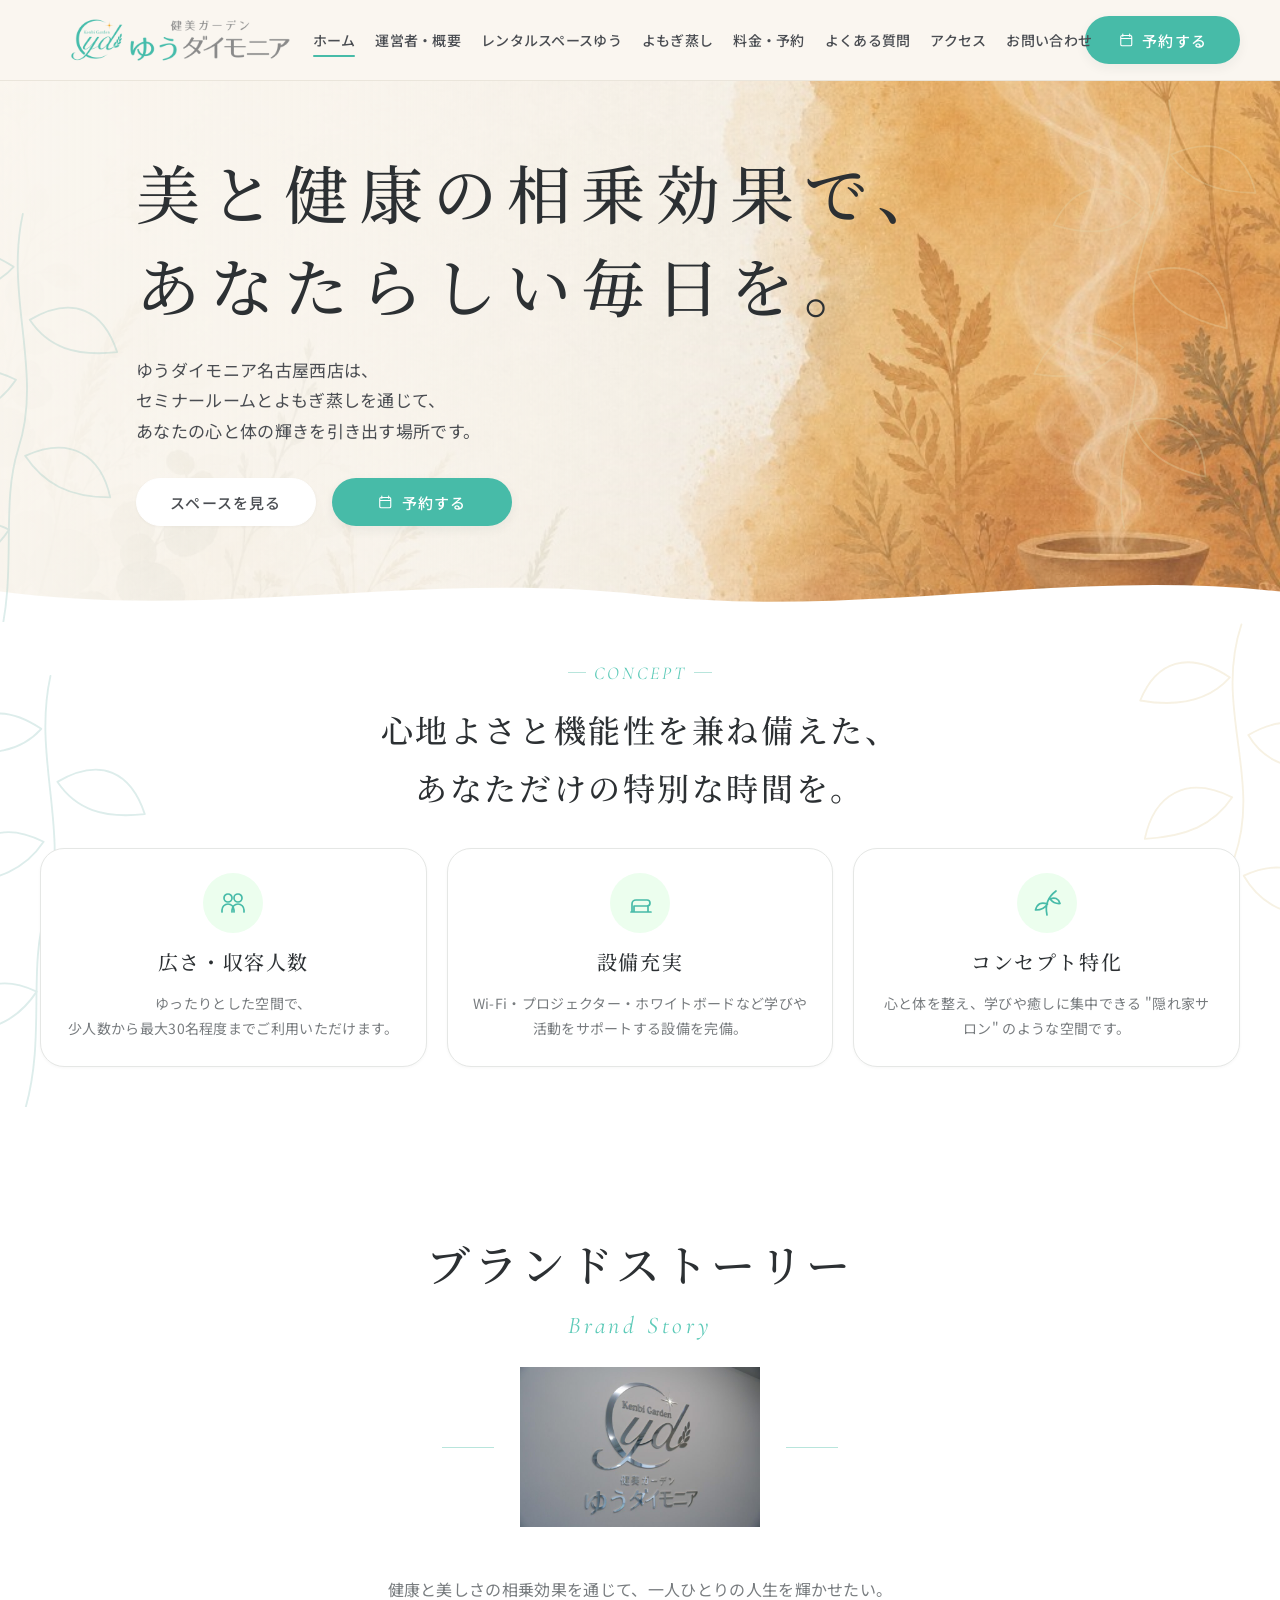
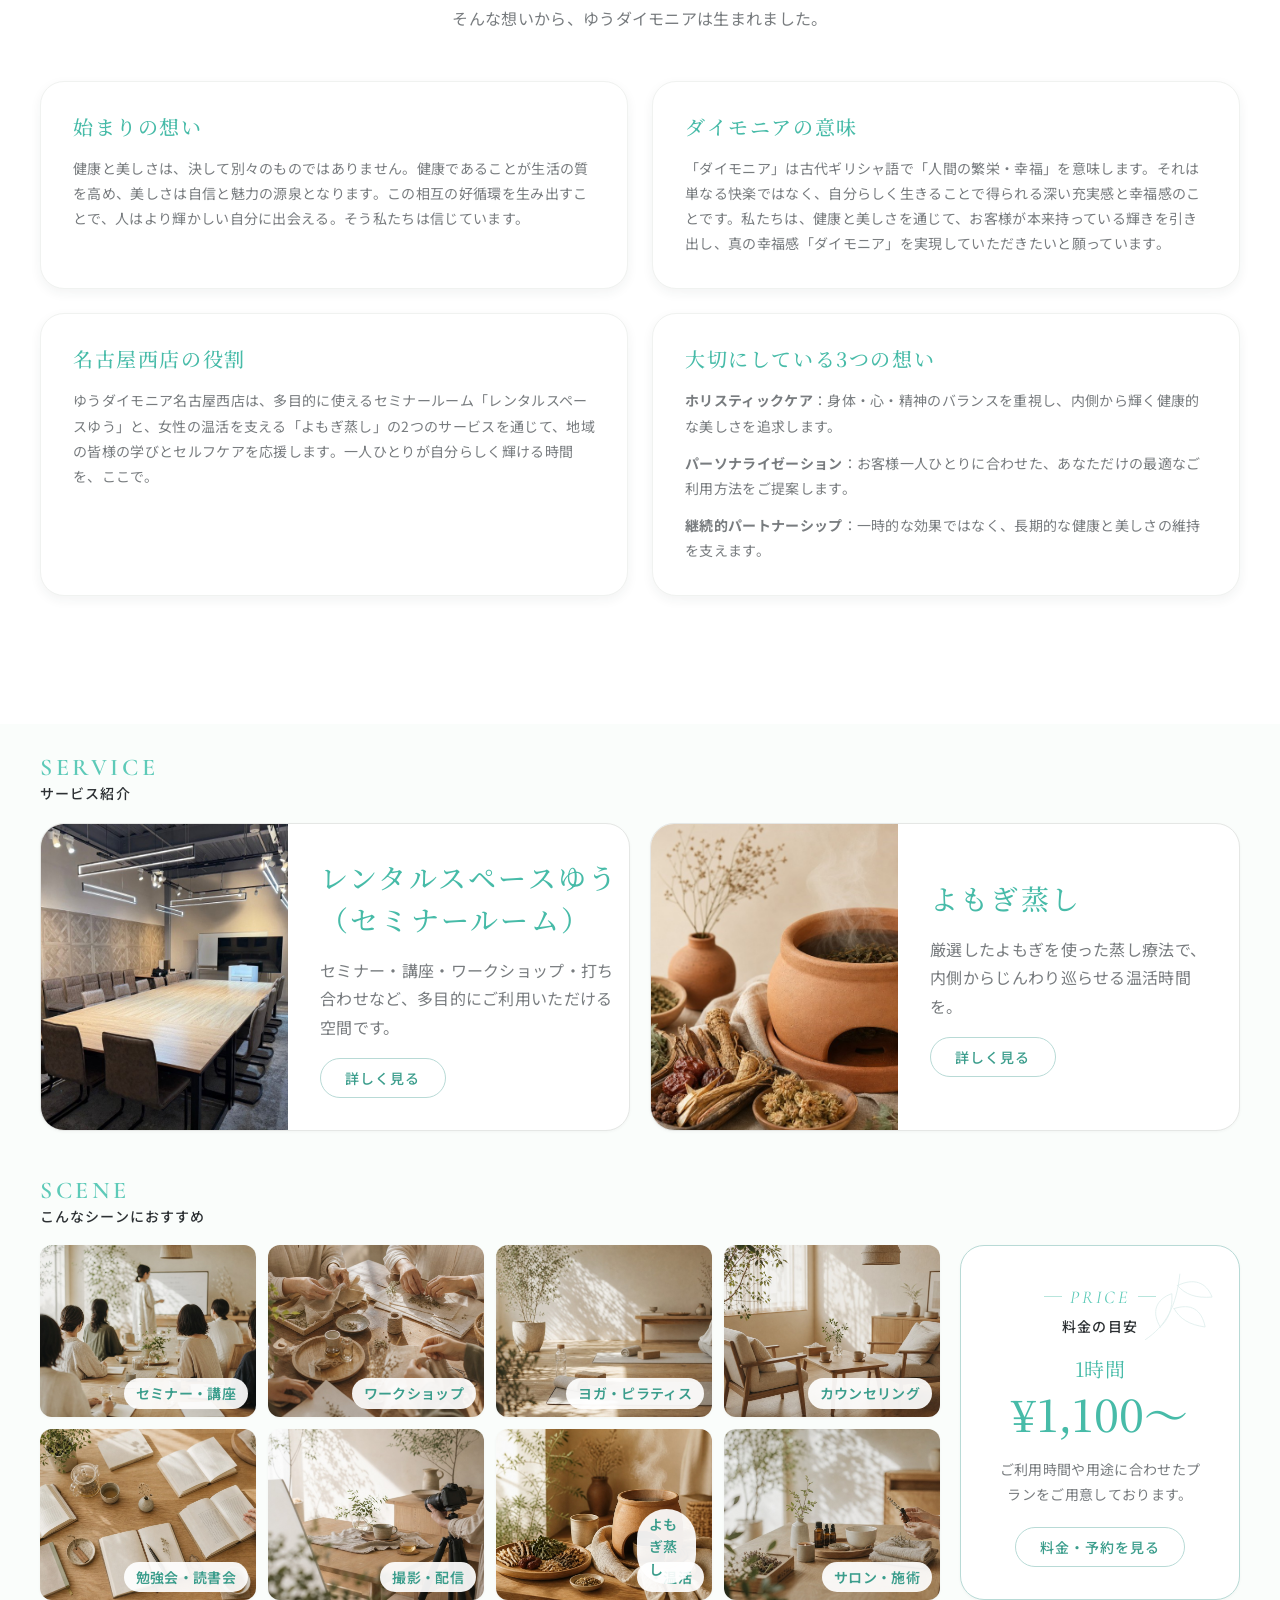
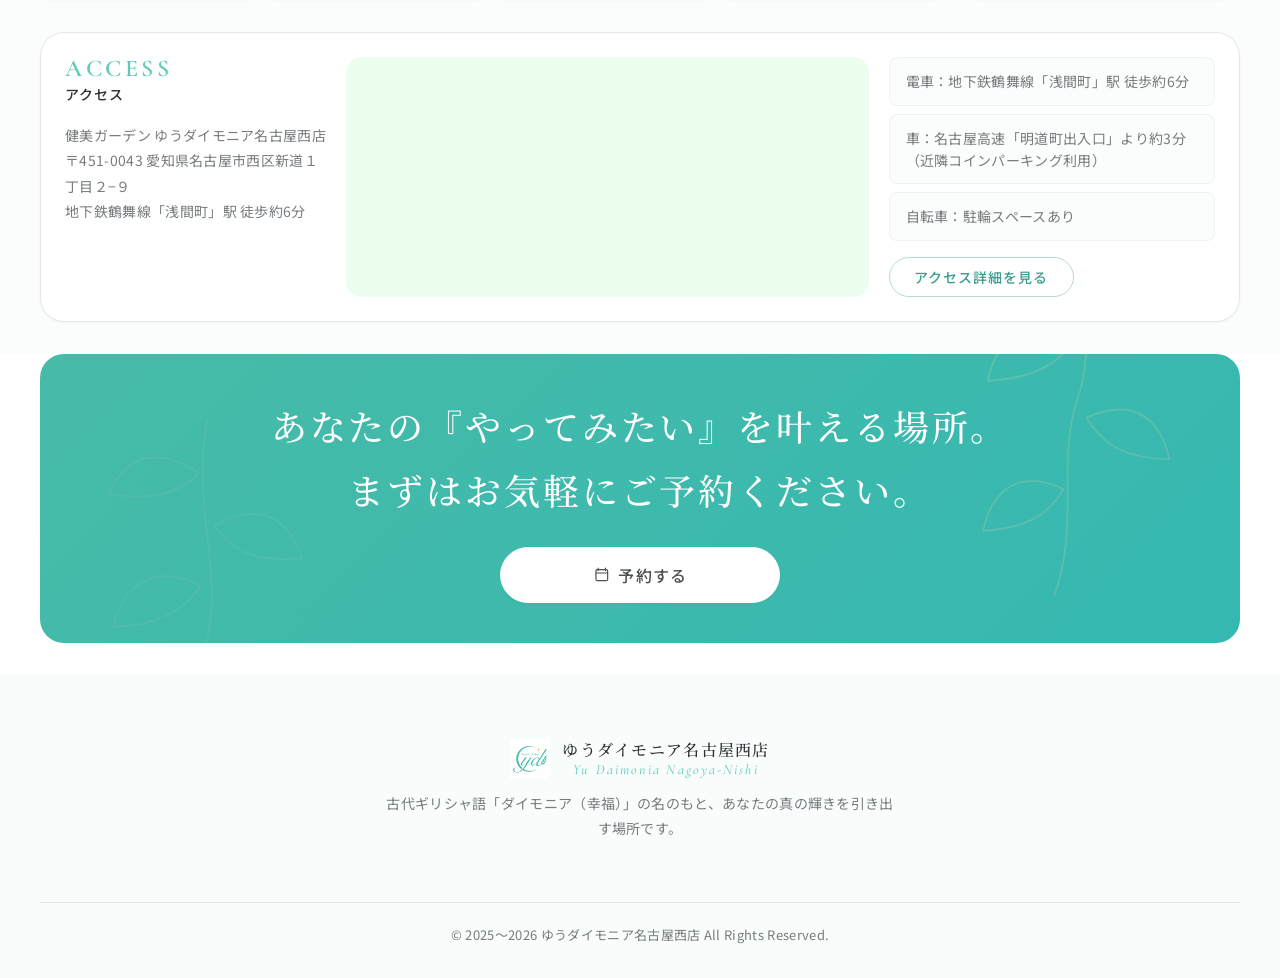
==== commit b9bfd7e4: "Add files via upload" ====
--- a/index.html
+++ b/index.html
@@ -148,7 +148,7 @@
           <li><a href="index.html" aria-current="page">ホーム</a></li>
           <li><a href="about.html">運営者・概要</a></li>
           <li><a href="space.html">レンタルスペースゆう</a></li>
-          <li><a href="kanpou.html">よもぎ蒸し</a></li>
+          <li><a href="kanpou.html"><span class="phrase-keep">よもぎ蒸し</span></a></li>
           <li><a href="price.html">料金・予約</a></li>
           <li><a href="faq.html">よくある質問</a></li>
           <li><a href="access.html">アクセス</a></li>
@@ -175,7 +175,7 @@
       <li><a href="index.html" aria-current="page">ホーム</a></li>
       <li><a href="about.html">運営者・概要</a></li>
       <li><a href="space.html">レンタルスペースゆう</a></li>
-      <li><a href="kanpou.html">よもぎ蒸し</a></li>
+      <li><a href="kanpou.html"><span class="phrase-keep">よもぎ蒸し</span></a></li>
       <li><a href="price.html">料金・予約</a></li>
       <li><a href="faq.html">よくある質問</a></li>
       <li><a href="access.html">アクセス</a></li>
@@ -222,7 +222,10 @@
       <div class="container">
         <div class="home-concept__heading">
           <p class="home-eyebrow">CONCEPT</p>
-          <h2>心地よさと機能性を兼ね備えた、あなただけの特別な時間を。</h2>
+          <h2 class="home-concept__title">
+            <span class="home-concept__title-line">心地よさと機能性を兼ね備えた、</span><br class="home-concept__br">
+            <span class="home-concept__title-line">あなただけの特別な時間を。</span>
+          </h2>
         </div>
         <div class="home-feature-grid">
           <article class="feature-card home-feature-card">
@@ -232,7 +235,10 @@
               </svg>
             </div>
             <h3 class="feature-card__title">広さ・収容人数</h3>
-            <p class="feature-card__text">ゆったりとした空間で、少人数から最大30名程度までご利用いただけます。</p>
+            <p class="feature-card__text">
+              <span class="home-feature-card__line">ゆったりとした空間で、</span><br class="home-feature-card__br">
+              <span class="home-feature-card__line">少人数から最大<span class="phrase-keep">30名程度</span>までご利用いただけます。</span>
+            </p>
           </article>
           <article class="feature-card home-feature-card">
             <div class="feature-card__icon">
@@ -312,7 +318,7 @@
             <article class="card image-card home-service-card">
               <img class="image-card__image" src="assets/images/kanpou-steam-main.jpg" alt="よもぎ蒸しの蒸気が立ちのぼる写真">
               <div class="image-card__body">
-                <h3 class="card__title">よもぎ蒸し</h3>
+                <h3 class="card__title"><span class="phrase-keep">よもぎ蒸し</span></h3>
                 <p class="card__text">厳選したよもぎを使った蒸し療法で、内側からじんわり巡らせる温活時間を。</p>
                 <a href="kanpou.html" class="btn btn--ghost btn--sm">詳しく見る</a>
               </div>
@@ -353,7 +359,7 @@
               </article>
               <article class="home-scene-item">
                 <img src="assets/images/home-scene-yomogi.png" alt="よもぎ蒸しの温活シーン" width="320" height="220" loading="lazy">
-                <span>よもぎ蒸し・温活</span>
+                <span><span class="phrase-keep">よもぎ蒸し</span>・温活</span>
               </article>
               <article class="home-scene-item">
                 <img src="assets/images/home-scene-salon.png" alt="アロマオイルを使うサロン・施術の様子" width="320" height="220" loading="lazy">
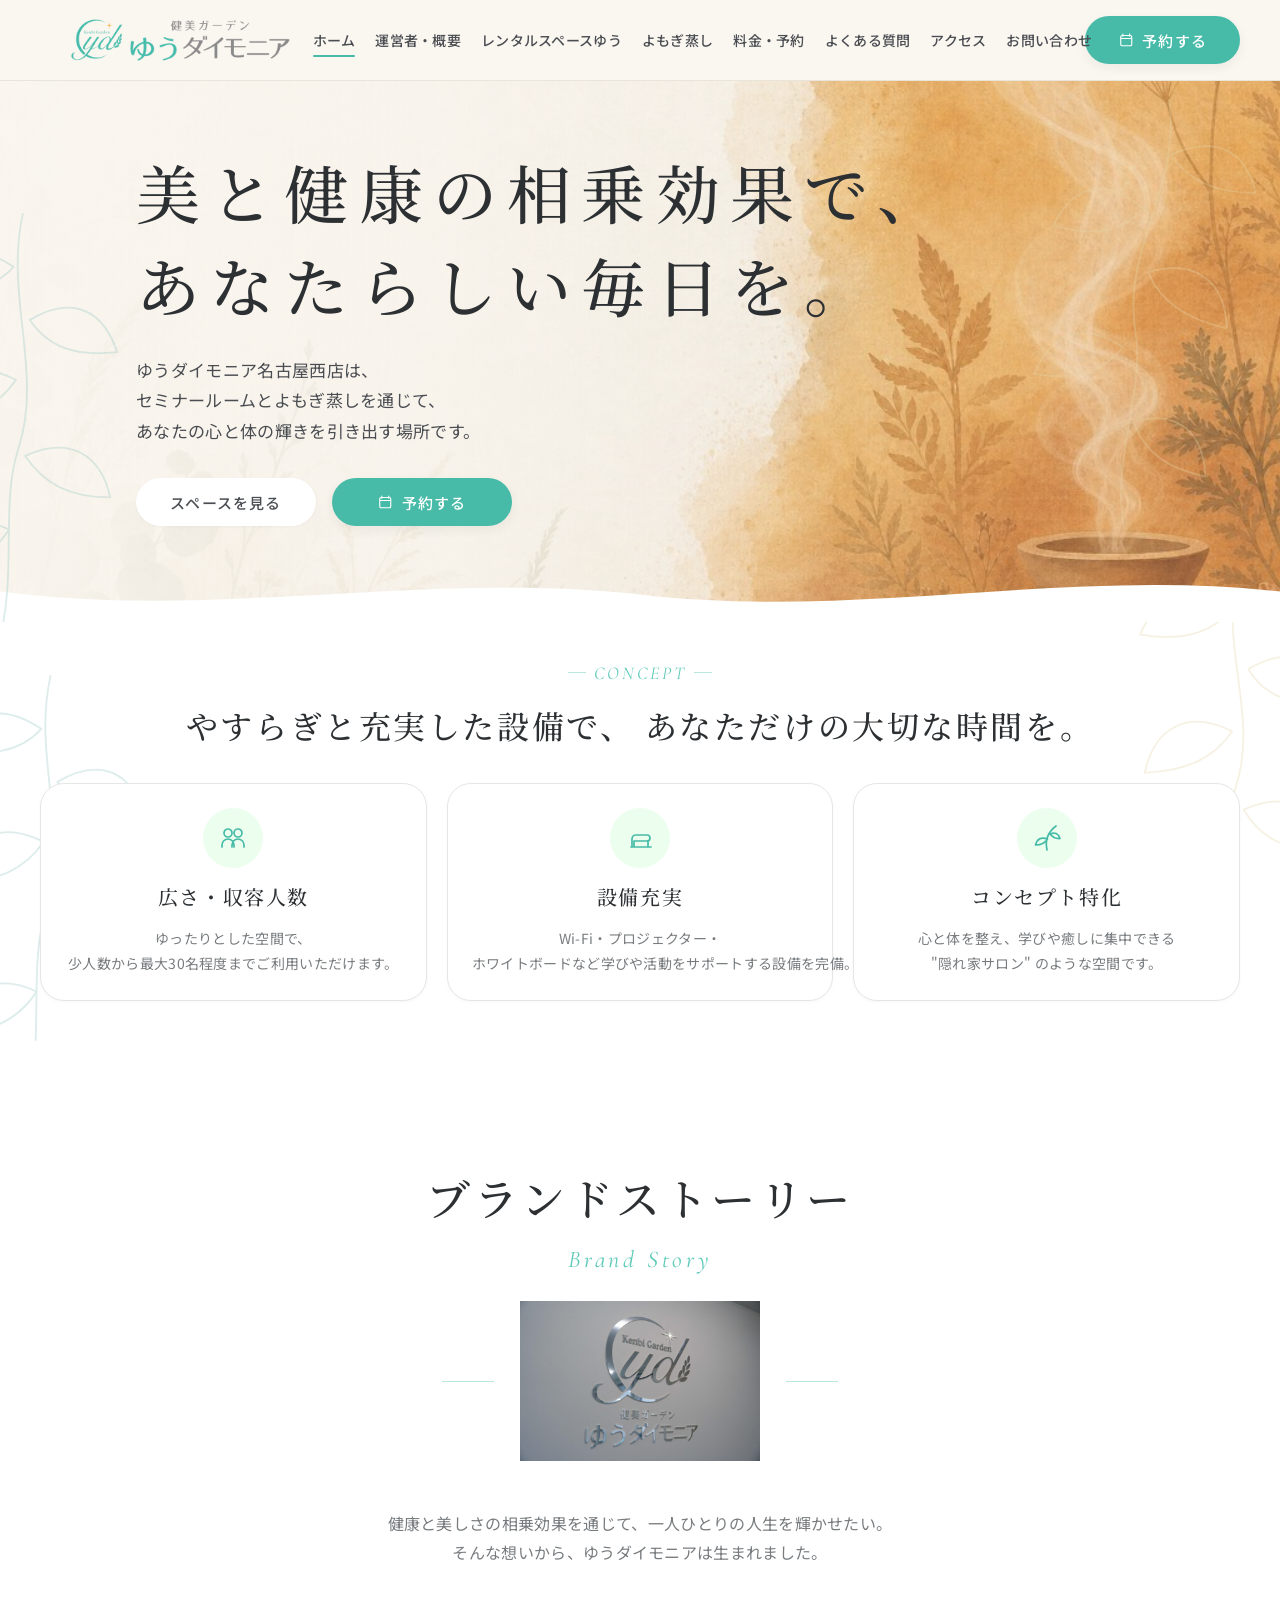
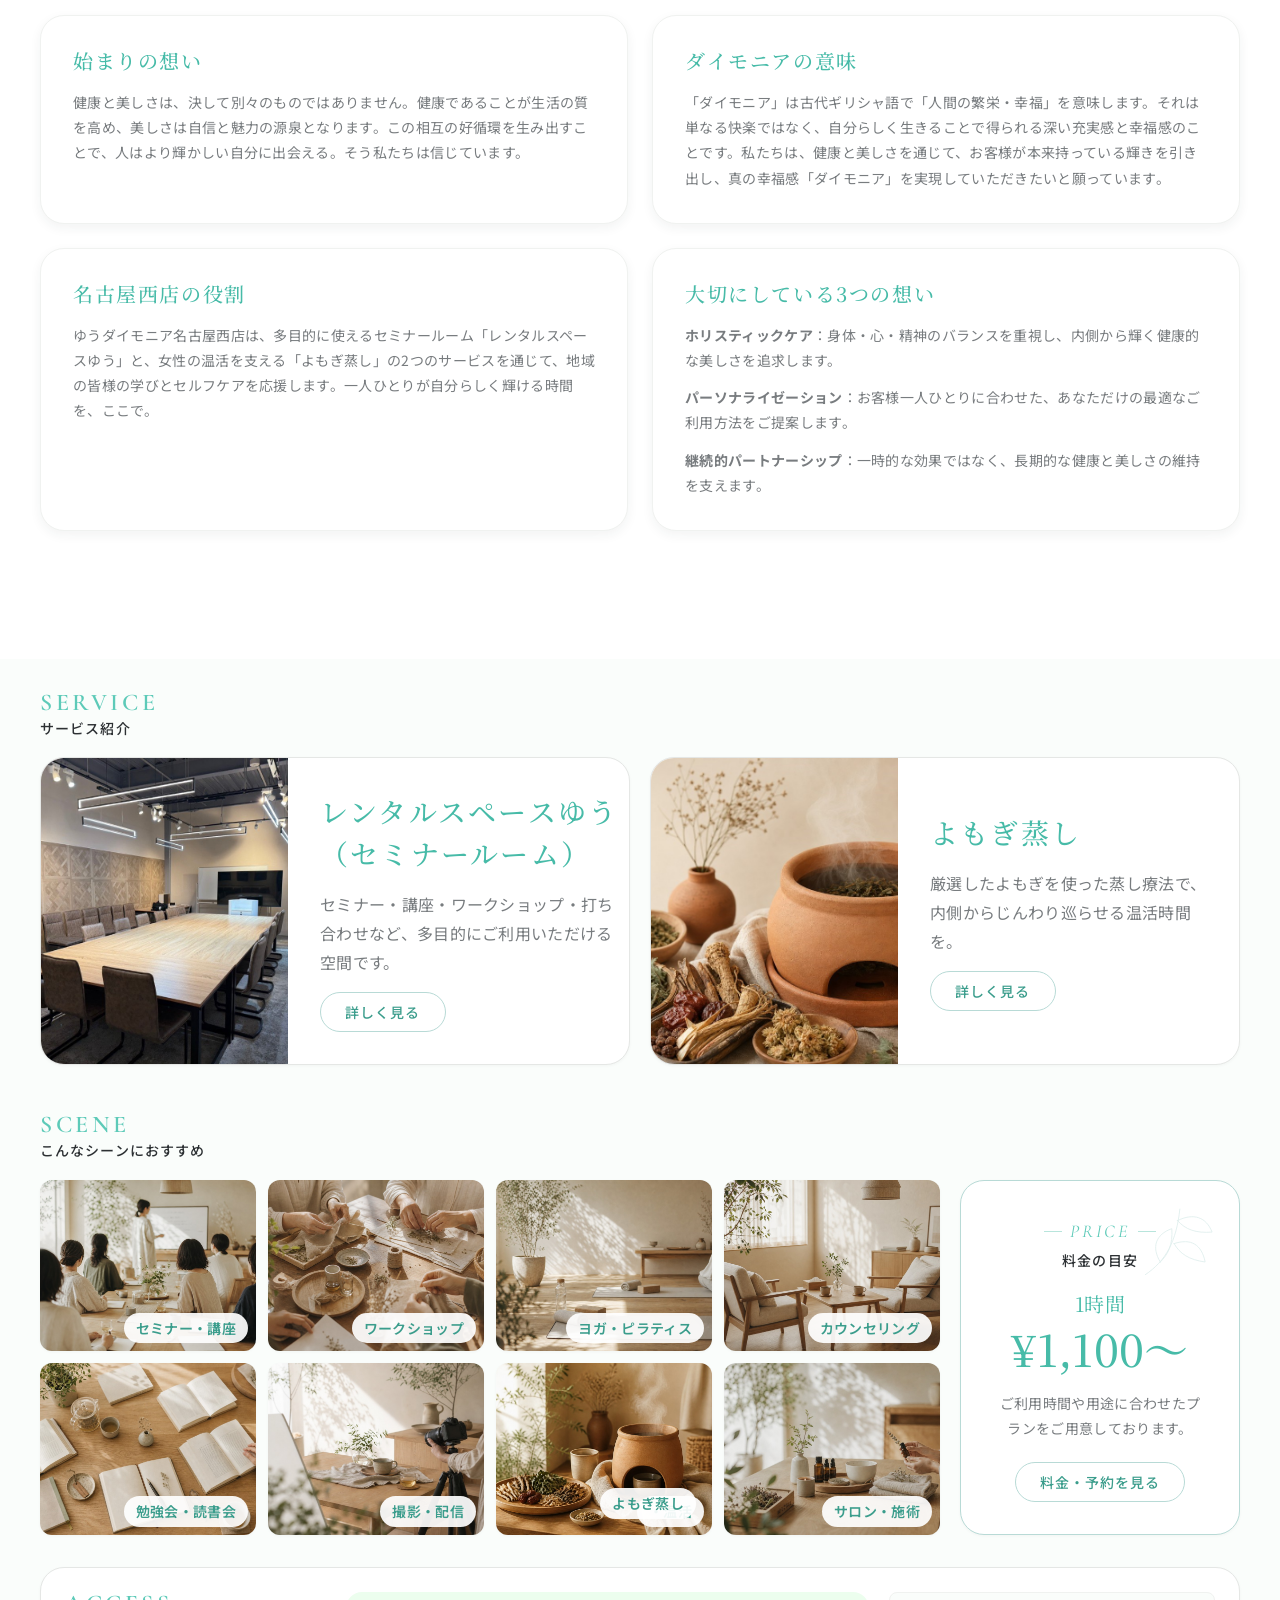
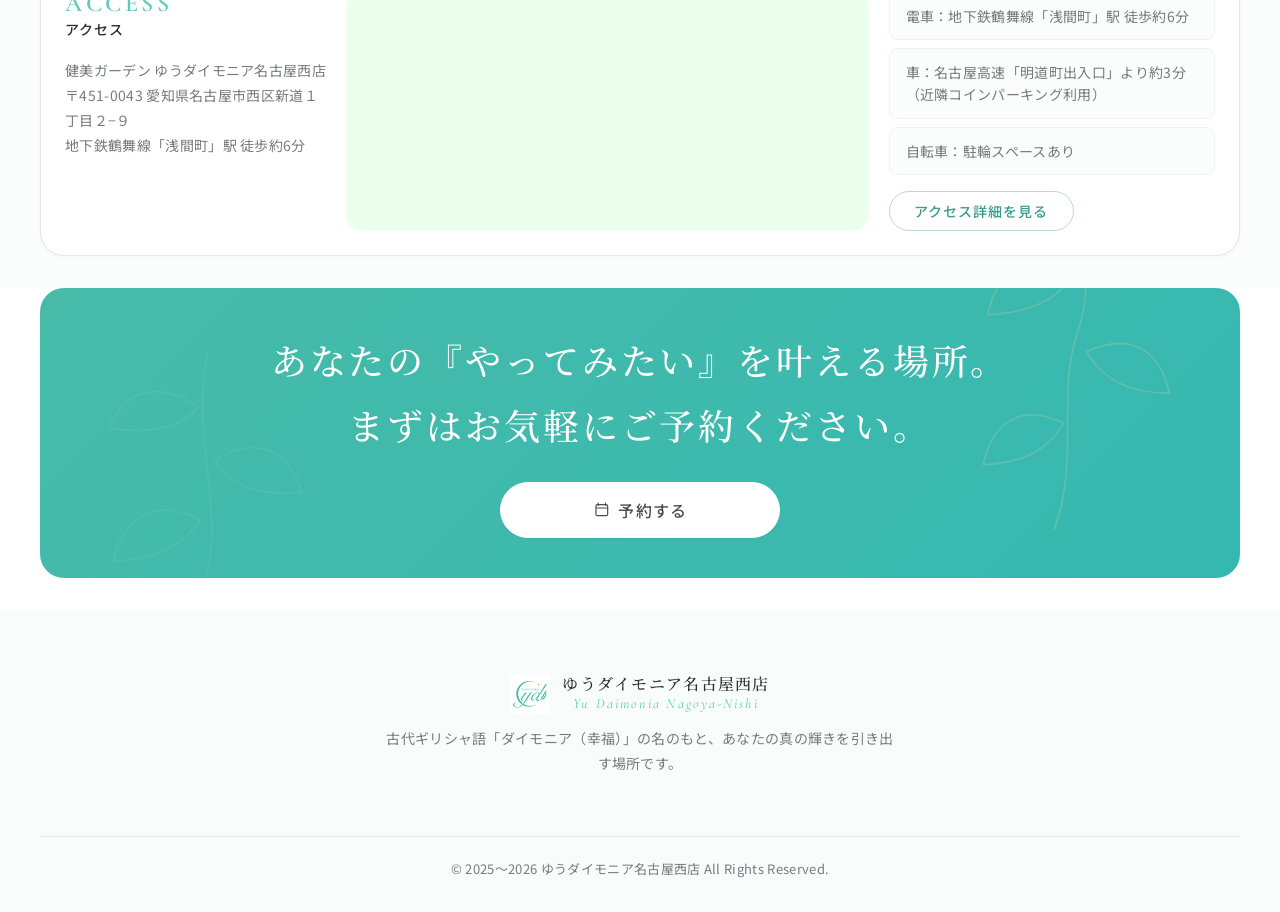
==== commit 08413dcd: "Add files via upload" ====
--- a/index.html
+++ b/index.html
@@ -223,8 +223,8 @@
         <div class="home-concept__heading">
           <p class="home-eyebrow">CONCEPT</p>
           <h2 class="home-concept__title">
-            <span class="home-concept__title-line">心地よさと機能性を兼ね備えた、</span><br class="home-concept__br">
-            <span class="home-concept__title-line">あなただけの特別な時間を。</span>
+            <span class="home-concept__title-line">やすらぎと充実した設備で、</span><br class="home-concept__br">
+            <span class="home-concept__title-line">あなただけの大切な時間を。</span>
           </h2>
         </div>
         <div class="home-feature-grid">
--- a/assets/css/style.css
+++ b/assets/css/style.css
@@ -308,6 +308,13 @@
   border: 0;
   clip: rect(0, 0, 0, 0);
   clip-path: inset(50%);
+}
+
+.phrase-keep {
+  display: inline-block;
+  word-break: keep-all;
+  line-break: strict;
+  white-space: nowrap;
 }
 
 @media (min-width: 768px) {
@@ -1362,11 +1369,22 @@
   text-align: center;
 }
 
-.home-concept__heading h2 {
+.home-concept__title {
   margin-top: var(--space-3);
   font-size: clamp(1.45rem, 3vw, 2rem);
   font-weight: 500;
-  line-height: var(--leading-relaxed);
+  line-height: 1.55;
+  line-break: strict;
+  word-break: keep-all;
+  overflow-wrap: normal;
+}
+
+.home-concept__title-line {
+  display: inline-block;
+}
+
+.home-concept__br {
+  display: none;
 }
 
 .home-eyebrow {
@@ -1409,6 +1427,17 @@
 
 .home-feature-card .feature-card__text {
   font-size: var(--font-size-sm);
+  line-break: strict;
+  word-break: keep-all;
+  overflow-wrap: normal;
+}
+
+.home-feature-card__line {
+  display: inline-block;
+}
+
+.home-feature-card__br {
+  display: none;
 }
 
 .section-lead {
@@ -1578,6 +1607,8 @@
   font-size: var(--font-size-xs);
   font-weight: 600;
   line-height: var(--leading-snug);
+  word-break: keep-all;
+  line-break: strict;
 }
 
 .home-price-card {
@@ -1761,6 +1792,10 @@
     grid-template-columns: repeat(3, minmax(0, 1fr));
   }
 
+  .home-concept__title-line {
+    white-space: nowrap;
+  }
+
   .brand-story-grid {
     grid-template-columns: repeat(2, minmax(0, 1fr));
   }
@@ -1856,6 +1891,17 @@
 
   .home-service-card .image-card__image {
     min-height: 180px;
+  }
+
+  .home-concept__br,
+  .home-feature-card__br {
+    display: block;
+  }
+}
+
+@media (max-width: 1023px) {
+  .home-feature-card__br {
+    display: block;
   }
 }
 
@@ -2324,7 +2370,9 @@
 .yomogi-hero__content h1 {
   font-size: clamp(3rem, 7vw, 5.5rem);
   font-weight: 500;
-  letter-spacing: 0.16em;
+  letter-spacing: 0.08em;
+  line-break: strict;
+  word-break: keep-all;
 }
 
 .yomogi-hero__en {
@@ -2464,6 +2512,8 @@
   color: var(--color-text-heading);
   font-family: var(--font-serif-jp);
   font-size: var(--font-size-lg);
+  line-break: strict;
+  word-break: keep-all;
 }
 
 .yomogi-price-card p {
@@ -2709,6 +2759,8 @@
   background-color: var(--color-primary);
   border-radius: var(--radius-pill);
   font-weight: 600;
+  line-break: strict;
+  word-break: keep-all;
 }
 
 .price-plan-card--yomogi .price-plan-card__badge {
@@ -2983,10 +3035,6 @@
 }
 
 @media (min-width: 768px) {
-  .price-plan-grid {
-    grid-template-columns: minmax(0, 1.45fr) minmax(320px, 0.8fr);
-  }
-
   .price-flow-list {
     grid-template-columns: repeat(4, minmax(0, 1fr));
   }
@@ -2998,6 +3046,12 @@
 
   .price-large-actions .btn {
     width: auto;
+  }
+}
+
+@media (min-width: 900px) {
+  .price-plan-grid {
+    grid-template-columns: minmax(0, 1.45fr) minmax(280px, 0.85fr);
   }
 }
 
@@ -3009,8 +3063,122 @@
 }
 
 @media (max-width: 767px) {
+  .price-plans {
+    padding-block: var(--space-6);
+  }
+
+  .price-plan-grid {
+    gap: var(--space-5);
+  }
+
+  .price-plan-card {
+    padding: var(--space-5);
+  }
+
+  .price-plan-card__lead {
+    line-break: strict;
+    word-break: keep-all;
+  }
+
+  .price-plan-card__main strong {
+    font-size: clamp(2rem, 9vw, 2.75rem);
+  }
+
+  .price-table-wrap {
+    margin-top: var(--space-4);
+    overflow-x: visible;
+    -webkit-overflow-scrolling: touch;
+  }
+
+  .price-table {
+    min-width: 0;
+    border: 0;
+    border-radius: 0;
+    font-size: var(--font-size-sm);
+  }
+
+  .price-table thead {
+    display: none;
+  }
+
+  .price-table tbody {
+    display: grid;
+    gap: var(--space-3);
+  }
+
+  .price-table tbody tr {
+    display: block;
+    overflow: hidden;
+    border: 1px solid var(--color-border-light);
+    border-radius: var(--radius-md);
+    background-color: var(--color-bg-white);
+  }
+
+  .price-table tbody td {
+    display: flex;
+    align-items: center;
+    justify-content: space-between;
+    gap: var(--space-3);
+    padding: var(--space-3) var(--space-4);
+    border: 0;
+    border-bottom: 1px solid var(--color-border-light);
+    text-align: right;
+  }
+
+  .price-table tbody td:last-child {
+    border-bottom: 0;
+  }
+
+  .price-table tbody td:first-child {
+    justify-content: center;
+    color: var(--color-text-heading);
+    background-color: var(--color-primary-pale);
+    font-weight: 600;
+    text-align: center;
+  }
+
+  .price-table tbody td:not(:first-child)::before {
+    flex: 1 1 auto;
+    color: var(--color-text-muted);
+    font-size: var(--font-size-xs);
+    font-weight: 500;
+    text-align: left;
+    content: attr(data-label);
+  }
+
   .price-option-list {
     grid-template-columns: 1fr;
+    gap: var(--space-3);
+  }
+
+  .price-option-list li {
+    padding: var(--space-4);
+    font-size: var(--font-size-sm);
+    line-height: var(--leading-snug);
+    text-align: left;
+  }
+
+  .price-yomogi-icon {
+    width: 80px;
+    height: 80px;
+    margin-block: var(--space-6);
+    font-size: var(--font-size-3xl);
+  }
+
+  .price-yomogi-list dt {
+    line-break: strict;
+    word-break: keep-all;
+  }
+
+  .price-yomogi-list dd {
+    font-size: clamp(1.75rem, 8vw, 2.5rem);
+  }
+
+  .price-yomogi-option {
+    padding: var(--space-4);
+    font-size: var(--font-size-sm);
+    line-break: strict;
+    word-break: keep-all;
   }
 }
 
@@ -3065,6 +3233,8 @@
   font-size: var(--font-size-base);
   font-weight: 600;
   letter-spacing: var(--tracking-wide);
+  line-break: strict;
+  word-break: keep-all;
   transition: background-color var(--transition-fast), color var(--transition-fast), border-color var(--transition-fast);
 }
 
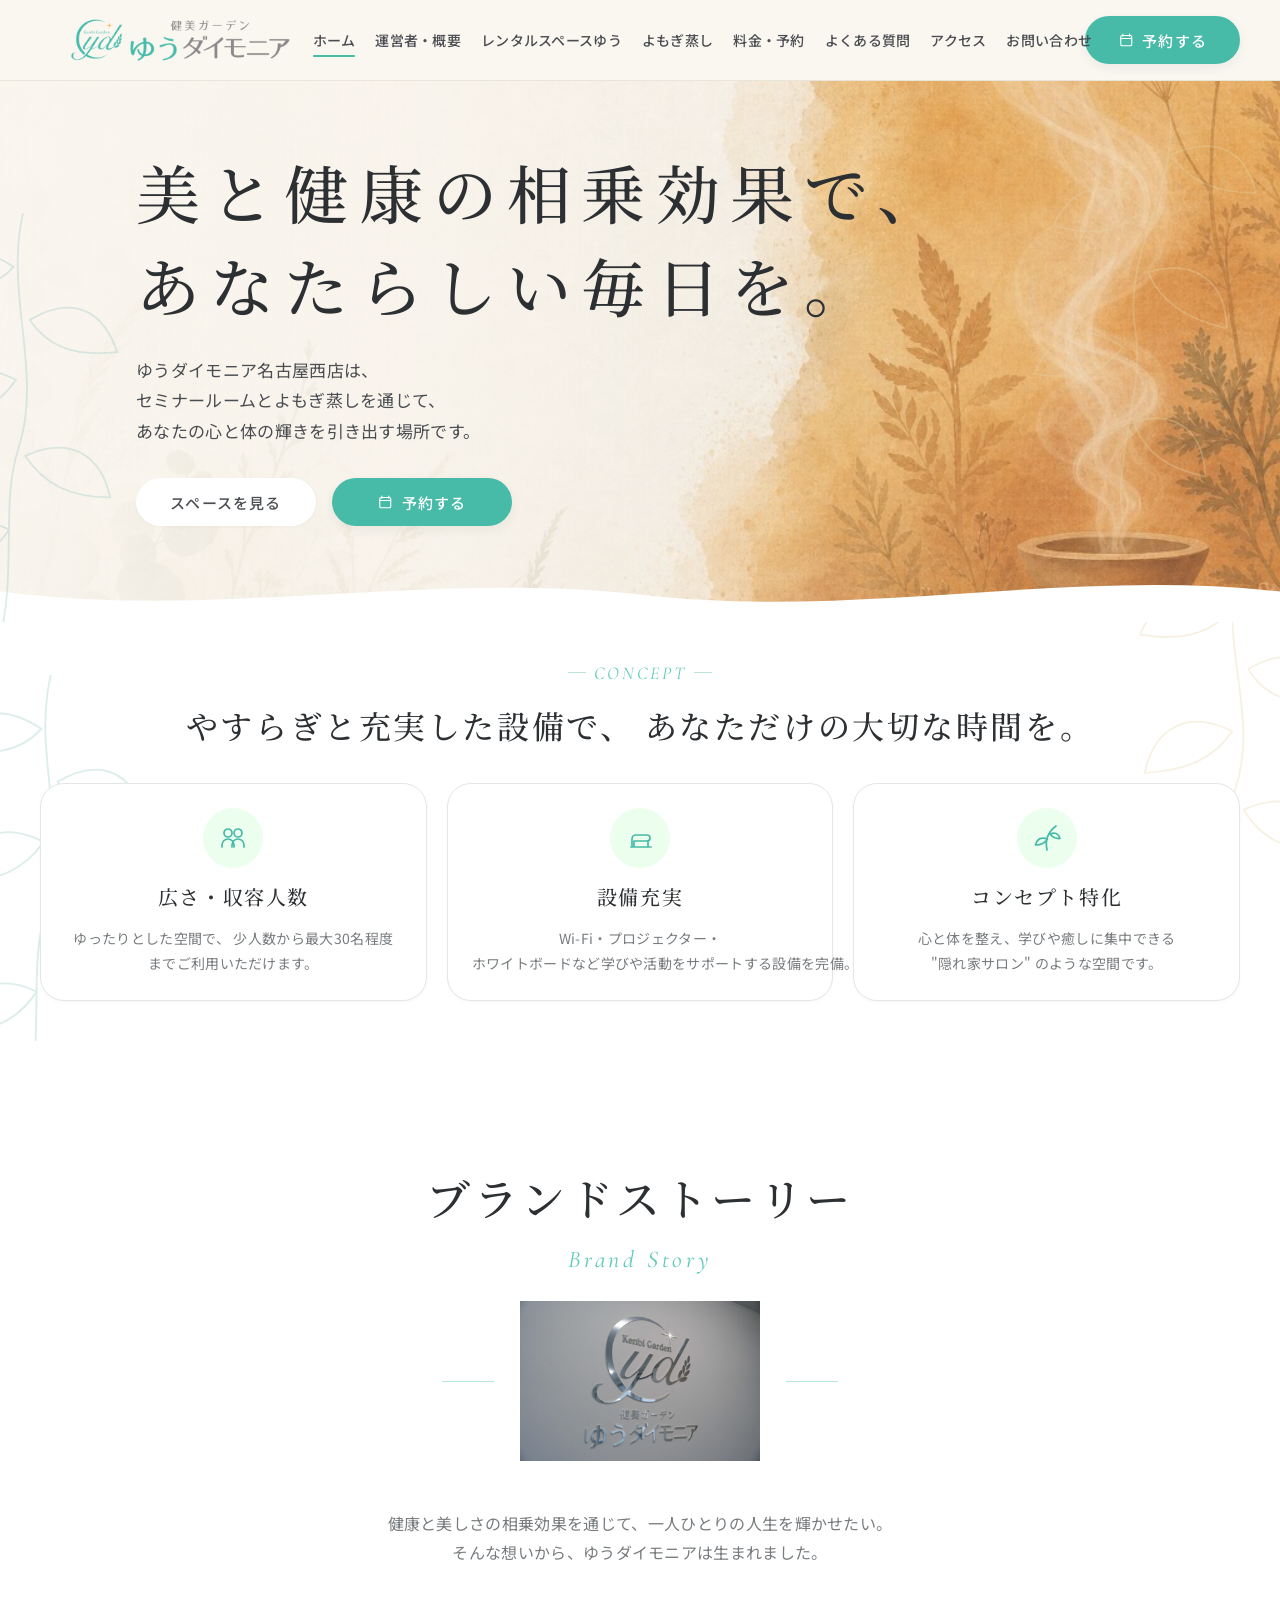
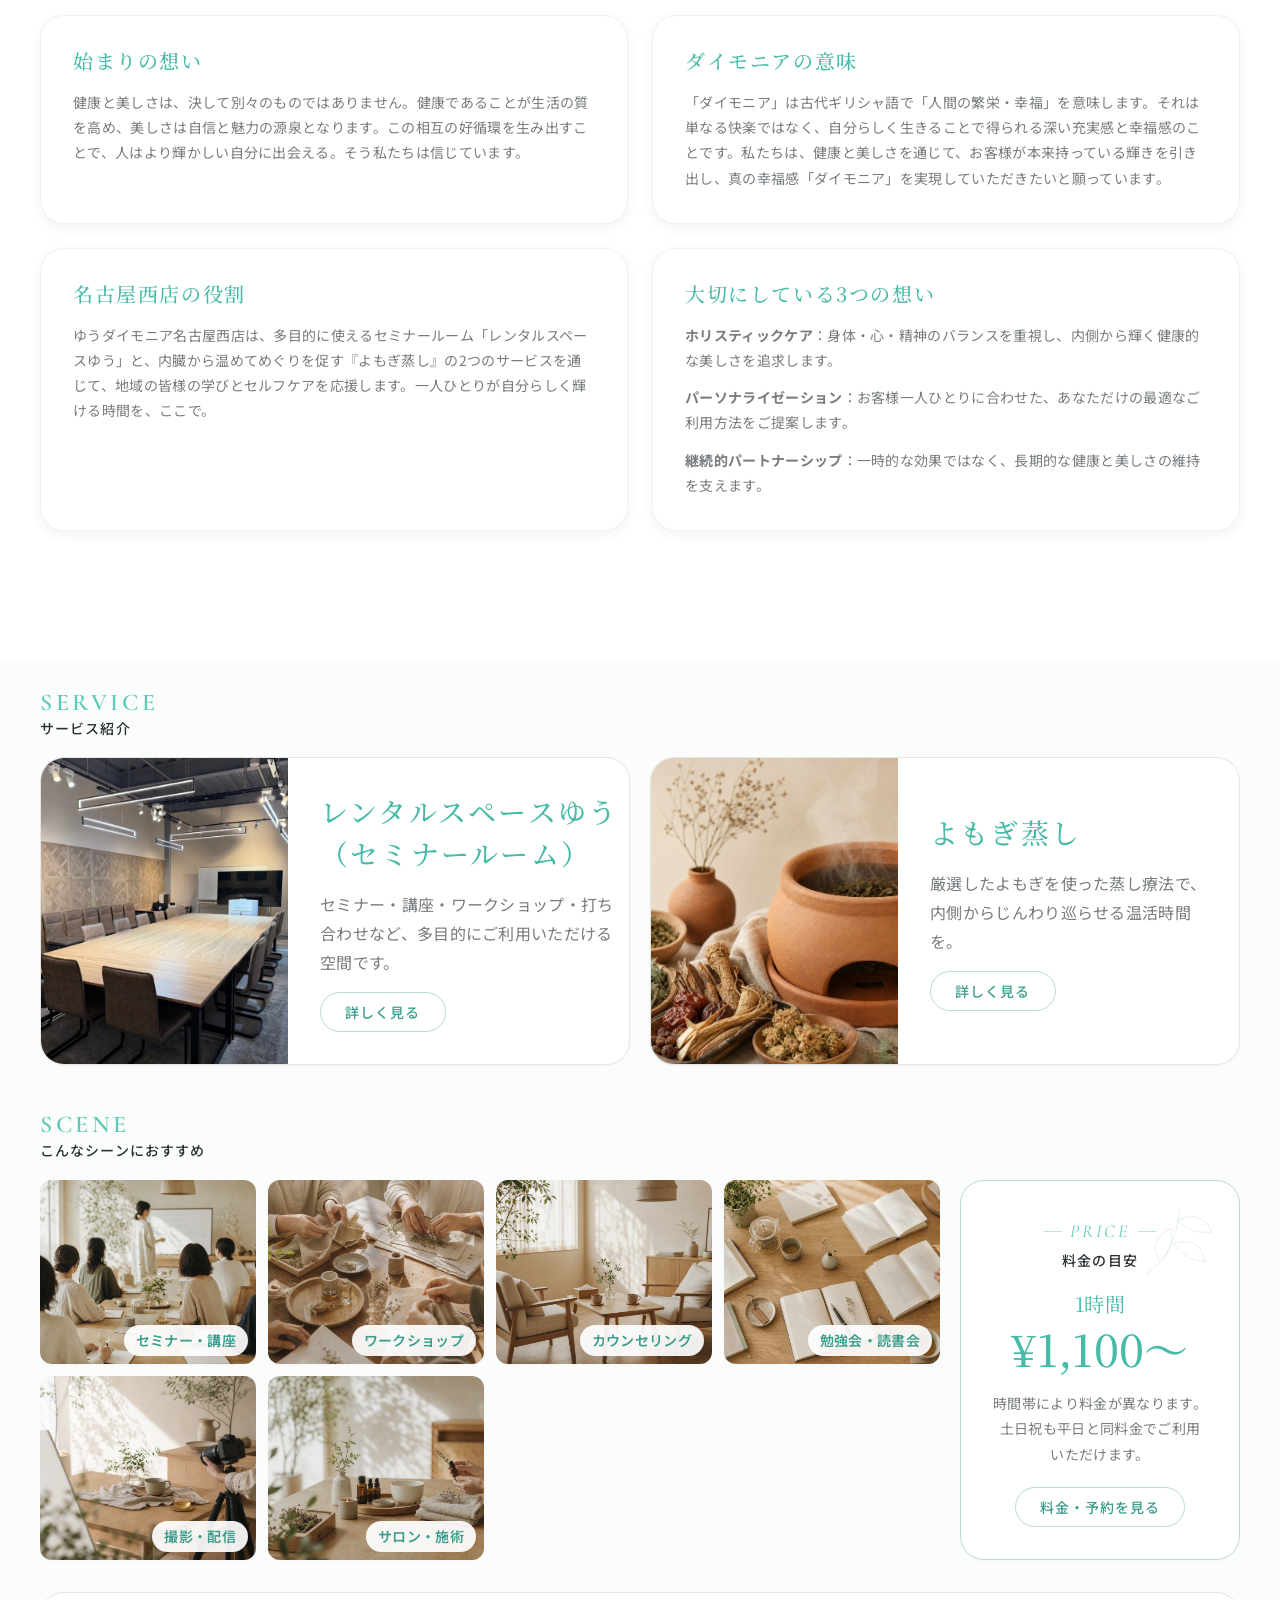
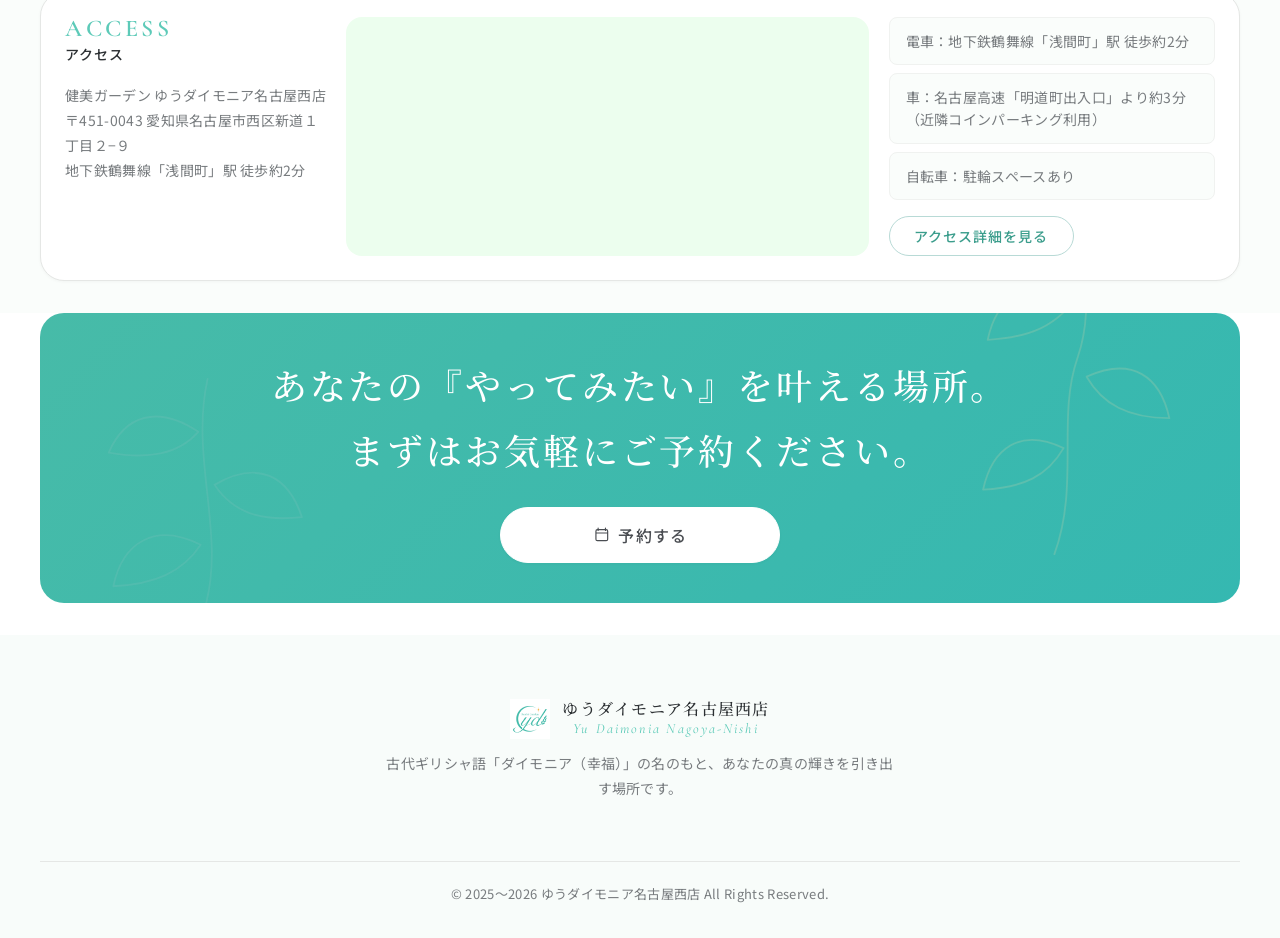
==== commit 77a3b929: "Add files via upload" ====
--- a/index.html
+++ b/index.html
@@ -285,7 +285,7 @@
           </article>
           <article class="brand-story-block">
             <h3>名古屋西店の役割</h3>
-            <p>ゆうダイモニア名古屋西店は、多目的に使えるセミナールーム「レンタルスペースゆう」と、女性の温活を支える「よもぎ蒸し」の2つのサービスを通じて、地域の皆様の学びとセルフケアを応援します。一人ひとりが自分らしく輝ける時間を、ここで。</p>
+            <p>ゆうダイモニア名古屋西店は、多目的に使えるセミナールーム「レンタルスペースゆう」と、内臓から温めてめぐりを促す『よもぎ蒸し』の2つのサービスを通じて、地域の皆様の学びとセルフケアを応援します。一人ひとりが自分らしく輝ける時間を、ここで。</p>
           </article>
           <article class="brand-story-block">
             <h3>大切にしている3つの想い</h3>
@@ -342,10 +342,6 @@
                 <span>ワークショップ</span>
               </article>
               <article class="home-scene-item">
-                <img src="assets/images/home-scene-yoga.png" alt="ヨガマットでストレッチ・瞑想する様子" width="320" height="220" loading="lazy">
-                <span>ヨガ・ピラティス</span>
-              </article>
-              <article class="home-scene-item">
                 <img src="assets/images/home-scene-counseling.png" alt="ソファで対話するカウンセリングの様子" width="320" height="220" loading="lazy">
                 <span>カウンセリング</span>
               </article>
@@ -356,10 +352,6 @@
               <article class="home-scene-item">
                 <img src="assets/images/home-scene-photo.png" alt="カメラで撮影・配信する様子" width="320" height="220" loading="lazy">
                 <span>撮影・配信</span>
-              </article>
-              <article class="home-scene-item">
-                <img src="assets/images/home-scene-yomogi.png" alt="よもぎ蒸しの温活シーン" width="320" height="220" loading="lazy">
-                <span><span class="phrase-keep">よもぎ蒸し</span>・温活</span>
               </article>
               <article class="home-scene-item">
                 <img src="assets/images/home-scene-salon.png" alt="アロマオイルを使うサロン・施術の様子" width="320" height="220" loading="lazy">
@@ -371,7 +363,7 @@
               <p class="home-eyebrow">PRICE</p>
               <h3 id="price-card-title">料金の目安</h3>
               <p class="home-price-card__price">1時間 <strong>¥1,100〜</strong></p>
-              <p class="home-price-card__text">ご利用時間や用途に合わせたプランをご用意しております。</p>
+              <p class="home-price-card__text">時間帯により料金が異なります。土日祝も平日と同料金でご利用いただけます。</p>
               <a href="price.html" class="btn btn--ghost btn--sm">料金・予約を見る</a>
             </aside>
           </div>
@@ -389,7 +381,7 @@
           <address>
             健美ガーデン ゆうダイモニア名古屋西店<br>
             〒451-0043 愛知県名古屋市西区新道１丁目２−９<br>
-            地下鉄鶴舞線「浅間町」駅 徒歩約6分
+            地下鉄鶴舞線「浅間町」駅 徒歩約2分
           </address>
         </div>
         <div class="home-access__map">
@@ -407,7 +399,7 @@
         </div>
         <div class="home-access__guide">
           <ul>
-            <li>電車：地下鉄鶴舞線「浅間町」駅 徒歩約6分</li>
+            <li>電車：地下鉄鶴舞線「浅間町」駅 徒歩約2分</li>
             <li>車：名古屋高速「明道町出入口」より約3分（近隣コインパーキング利用）</li>
             <li>自転車：駐輪スペースあり</li>
           </ul>
--- a/assets/css/style.css
+++ b/assets/css/style.css
@@ -1409,11 +1409,14 @@
 
 .home-feature-grid {
   display: grid;
+  grid-template-columns: minmax(0, 1fr);
   gap: var(--space-5);
   margin-top: var(--space-8);
 }
 
 .home-feature-card {
+  min-width: 0;
+  max-width: 100%;
   padding: var(--space-6);
   border: 1px solid var(--color-border);
   box-shadow: var(--shadow-sm);
@@ -1433,7 +1436,7 @@
 }
 
 .home-feature-card__line {
-  display: inline-block;
+  display: inline;
 }
 
 .home-feature-card__br {
@@ -1893,9 +1896,70 @@
     min-height: 180px;
   }
 
+  .home-concept {
+    overflow-x: clip;
+  }
+
+  .home-concept .container {
+    min-width: 0;
+    max-width: 100%;
+  }
+
+  .home-concept__heading {
+    padding-inline: var(--space-1);
+  }
+
+  .home-concept__title-line {
+    max-width: 100%;
+    white-space: normal;
+  }
+
   .home-concept__br,
   .home-feature-card__br {
     display: block;
+  }
+
+  .home-feature-card {
+    padding: var(--space-5);
+    text-align: left;
+  }
+
+  .home-feature-card .feature-card__icon {
+    margin-inline: auto;
+  }
+
+  .home-feature-card .feature-card__title,
+  .home-feature-card .feature-card__text {
+    max-width: 100%;
+    text-align: left;
+  }
+
+  .home-feature-card .feature-card__text {
+    overflow-wrap: anywhere;
+    word-break: normal;
+    line-break: auto;
+  }
+
+  .home-feature-card__line {
+    display: block;
+    max-width: 100%;
+  }
+
+  .home-feature-card .phrase-keep {
+    display: inline;
+    white-space: normal;
+  }
+
+  .site-header__inner {
+    gap: var(--space-2);
+  }
+
+  .site-header .site-logo--image {
+    max-width: min(40vw, 180px);
+  }
+
+  .hamburger {
+    flex-shrink: 0;
   }
 }
 
